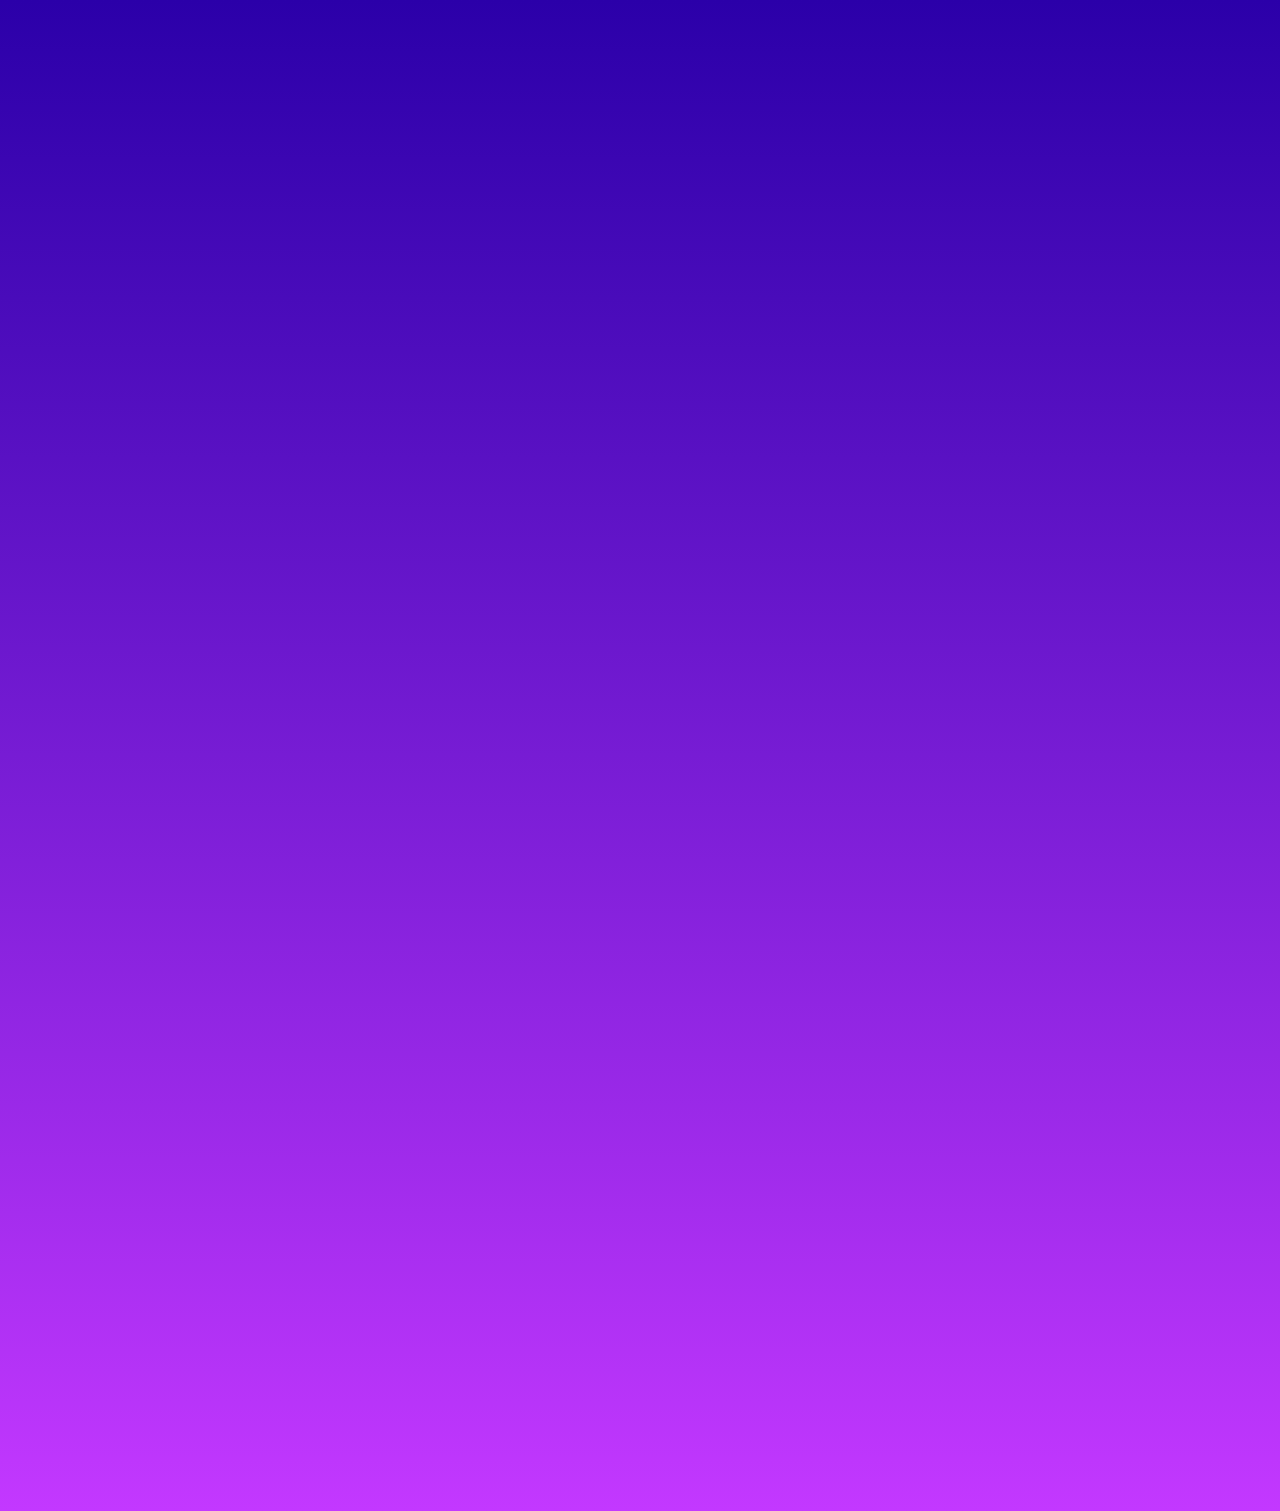
==== index.html @ 49f18bb4 "Primera actualizacion" ====
<!DOCTYPE html>
<html lang="es">
    <head>
        <meta charset="utf-8" />
        <meta name="viewport" content="user-scalable=no, width=device-width, initial-scale=1">
        <title>Prueba</title>
        <link rel=StyleSheet href="style.css" type="text/css" media=screen> 
        <script type="text/javascript" src="assets/js/lib/gsap3/gsap.min.js"></script>
	    <script type="text/javascript" src="scrollmagic/uncompressed/ScrollMagic.js"></script>
	    <script type="text/javascript" src="scrollmagic/uncompressed/plugins/animation.gsap.js"></script>
        <script type="text/javascript" src="scrollmagic/minified/plugins/debug.addIndicators.min.js"></script>
        
    </head>
    <body>

        <div id="content-wrapper">
            <div id="example-wrapper">
                <div class="scrollContent">
                   
                    <div id="trigger1" class=""></div>
                    <div class="container_cubo"  style="">
                        <img id="reveal1" class="piso" src="assets/piso.svg" alt="piso">
                        <img id="reveal2" class="edificio1" src="assets/edificio1.svg" alt="edificio">
                    </div>
     			
                    </div>
                    <div style="height: 350px;"></div>
                </div>
            </div>
        </div>
        
			
        
    </body>
    <script src="animate2.js"></script>
</html>
---- style.css ----
body {
    background: rgb(43,0,169);
    background: linear-gradient(180deg, rgba(43,0,169,1) 0%, rgba(195,56,255,1) 100%);
}
.container_cubo {
    display: flex;
    position: relative;
    text-align: center;
    justify-content: center;
    height: 100vh;
    margin-top: 20%;
}

.piso {
    width: 0%;
    transition: 0.5s;
    opacity: 0;
}
.piso.visible {
    width: 50%;
    opacity: 1;
}
.edificio1 {
    width:19%;
    position: absolute;
    left: 30%;
    top: 22%;
    transition: 0.2s;
    opacity: 0;
}
.edificio1.visible {
    width: 20%;
    opacity: 1;
}

/*
	Containers
*/
#content-wrapper, #example-wrapper {
	height: 100%;
}
.scrollContainer {
	overflow-y: scroll;
	overflow-x: hidden;
	width: 100%
}
.scrollContainer {
	height: 100%;
	margin: auto;
}
#example-wrapper .scrollContent {
	height: 100%;
}

.horizontal.scrollContainer {
	overflow-y: hidden;
	overflow-x: scroll;
}
#example-wrapper.scrollContainer .scrollContent {
	width: 100%;
	height: auto;
}
#example-wrapper.scrollContainer.horizontal .scrollContent {
	width: auto;
	height: 100%;
}
#example-wrapper.horizontal {
	white-space: nowrap;
	font-size: 0;  /* fix for spaces between inline block divs */
}
#example-wrapper.horizontal div {
	font-size: 13px;
}
#example-wrapper .scrollContent, #example-wrapper.horizontal .scrollContent {
	font-size: 0;
}
#example-wrapper .scrollContent div {
	font-size: 13px;
}
#example-wrapper section {
}
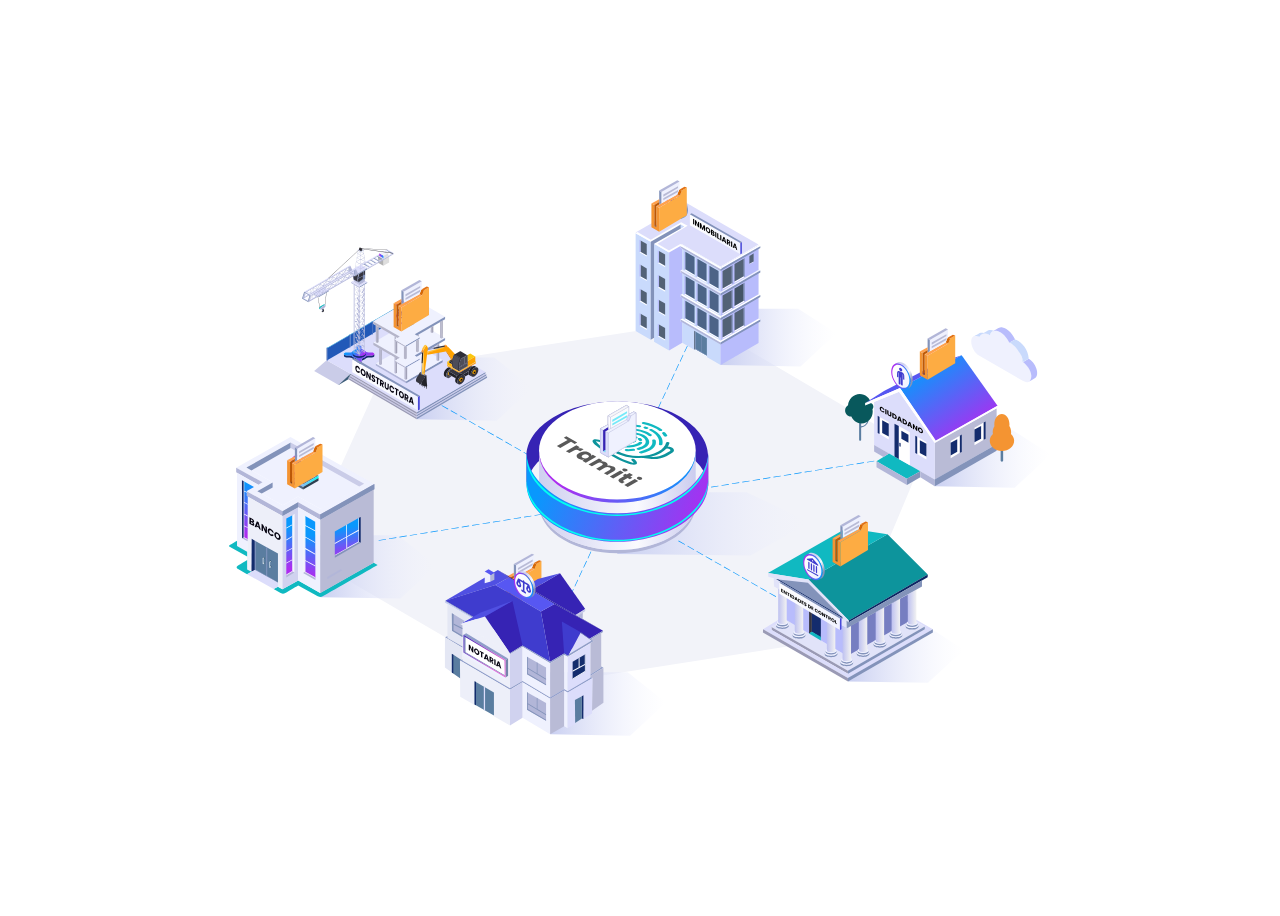
==== commit 6bed489d: "segunda actualizacion" ====
--- a/index.html
+++ b/index.html
@@ -3,34 +3,2732 @@
     <head>
         <meta charset="utf-8" />
         <meta name="viewport" content="user-scalable=no, width=device-width, initial-scale=1">
-        <title>Prueba</title>
-        <link rel=StyleSheet href="style.css" type="text/css" media=screen> 
-        <script type="text/javascript" src="assets/js/lib/gsap3/gsap.min.js"></script>
-	    <script type="text/javascript" src="scrollmagic/uncompressed/ScrollMagic.js"></script>
-	    <script type="text/javascript" src="scrollmagic/uncompressed/plugins/animation.gsap.js"></script>
-        <script type="text/javascript" src="scrollmagic/minified/plugins/debug.addIndicators.min.js"></script>
-        
+        <title>Prueba animación</title>
+        <link rel=StyleSheet href="style2.css" type="text/css" media=screen> 
+        <style>
+           .container {
+               width: 100%;
+               height: 100vh;
+               display: flex;
+               justify-content: center;
+            }
+            .ciudad {
+               width: 65%;
+            }
+            .hidden {
+               display: none;
+            }
+            .doc_constructora {
+               animation: constructora 5s infinite;
+               -webkit-animation: constructora 5s infinite;
+               -moz-animation: constructora 5s infinite;
+               -o-animation: constructora 5s infinite;
+            }
+            .doc_banco {
+               animation: banco 5s infinite;
+               -webkit-animation: banco 5s infinite;
+               -moz-animation: banco 5s infinite;
+               -o-animation: banco 5s infinite;
+            }
+            .doc_notaria {
+               animation: notaria 5s infinite;
+               -webkit-animation: notaria 5s infinite;
+               -moz-animation: notaria 5s infinite;
+               -o-animation: notaria 5s infinite;
+            }
+            .doc_entidades {
+               animation: entidades 5s infinite;
+               -webkit-animation: entidades 5s infinite;
+               -moz-animation: entidades 5s infinite;
+               -o-animation: entidades 5s infinite;
+            }
+            .doc_ciudadano {
+               animation: ciudadano 5s infinite;
+               -webkit-animation: ciudadano 5s infinite;
+               -moz-animation: ciudadano 5s infinite;
+               -o-animation: ciudadano 5s infinite;
+            }
+            .doc_inmobiliaria   {
+               animation: inmobiliaria 5s infinite;
+               -webkit-animation: inmobiliaria 5s infinite;
+               -moz-animation: inmobiliaria 5s infinite;
+               -o-animation: inmobiliaria 5s infinite;
+            }
+
+            .doc_d_1  {
+               animation: move1 5s infinite;
+               -webkit-animation:  move1 5s infinite;
+               -moz-animation: move1 5s infinite;
+               -o-animation: move1 5s infinite;
+            }
+            .doc_d_2  {
+               animation: move2 5s infinite;
+               -webkit-animation:  move2 5s infinite;
+               -moz-animation: move2 5s infinite;
+               -o-animation: move2 5s infinite;
+            }
+            .doc_d_3  {
+               animation: move3 5s infinite;
+               -webkit-animation:  move3 5s infinite;
+               -moz-animation: move3 5s infinite;
+               -o-animation: move3 5s infinite;
+            }
+            .doc_d_4  {
+               animation: move4 5s infinite;
+               -webkit-animation:  move4 5s infinite;
+               -moz-animation: move4 5s infinite;
+               -o-animation: move4 5s infinite;
+            }
+            .doc_d_5  {
+               animation: move5 5s infinite;
+               -webkit-animation:  move5 5s infinite;
+               -moz-animation: move5 5s infinite;
+               -o-animation: move5 5s infinite;
+            }
+            .doc_d_6  {
+               animation: move6 5s infinite;
+               -webkit-animation:  move6 5s infinite;
+               -moz-animation: move6 5s infinite;
+               -o-animation: move6 5s infinite;
+            }
+            
+            @keyframes constructora {
+               0% {
+                  opacity: 0;
+               }
+               5% {
+                  transform: translate(0px, -50px);
+                  opacity: 1;
+               }
+               20% {
+                  transform: translate(340px, 150px);
+                  opacity: 1
+               }
+               39% {
+                  transform: translate(340px, 190px);
+                  opacity: 0
+               }
+               40% {
+                  transform: translate(340px, 295px);
+                  opacity: 0
+               }
+               100% {
+                  transform: translate(340px, 295px);
+                  opacity: 0
+               }
+            }
+            @keyframes banco {
+               0% {
+                  opacity: 0;
+               }
+               5% {
+                  transform: translate(0px, -50px);
+                  opacity: 1;
+               }
+               20% {
+                  transform: translate(508px, -100px);
+                  opacity: 1
+               }
+               39% {
+                  transform: translate(508px, -60px);
+                  opacity: 0
+               }
+               40% {
+                  transform: translate(508px, 0px);
+                  opacity: 0
+               }
+               100% {
+                  transform: translate(508px, 0px);
+                  opacity: 0
+               }
+            }
+            @keyframes notaria {
+               0% {
+                  opacity: 0;
+               }
+               5% {
+                  transform: translate(0px, -50px);
+                  opacity: 1;
+               }
+               20% {
+                  transform: translate(161px, -283px);
+                  opacity: 1
+               }
+               39% {
+                  transform: translate(161px, -240px);
+                  opacity: 0
+               }
+               40% {
+                  transform: translate(161px, -140px);
+                  opacity: 0
+               }
+               100% {
+                  transform: translate(161px, -140px);
+                  opacity: 0
+               }
+            }
+            @keyframes entidades {
+               0% {
+                  opacity: 0;
+               }
+               5% {
+                  transform: translate(0px, -50px);
+                  opacity: 1;
+               }
+               20% {
+                  transform: translate(-355px, -222px);
+                  opacity: 1
+               }
+               39% {
+                  transform: translate(-355px, -182px);
+                  opacity: 0
+               }
+               40% {
+                  transform: translate(-355px, -82px);
+                  opacity: 0
+               }
+               100% {
+                  transform: translate(-355px, -82px);
+                  opacity: 0
+               }
+            }
+            @keyframes ciudadano {
+               0% {
+                  opacity: 0;
+               }
+               5% {
+                  transform: translate(0px, -50px);
+                  opacity: 1;
+               }
+               20% {
+                  transform: translate(-493px, 70px);
+                  opacity: 1
+               }
+               39% {
+                  transform: translate(-493px, 115px);
+                  opacity: 0
+               }
+               40% {
+                  transform: translate(-493px, 215px);
+                  opacity: 0
+               }
+               100% {
+                  transform: translate(-493px, 215px);
+                  opacity: 0
+               }
+            }
+            @keyframes inmobiliaria {
+               0% {
+                  opacity: 0;
+               }
+               5% {
+                  transform: translate(0px, -50px);
+                  opacity: 1;
+               }
+               20% {
+                  transform: translate(-68px, 308px);
+                  opacity: 1
+               }
+               39% {
+                  transform: translate(-68px, 348px);
+                  opacity: 0
+               }
+               40% {
+                  transform: translate(-68px, 448px);
+                  opacity: 0
+               }
+               100% {
+                  transform: translate(-68px, 448px);
+                  opacity: 0
+               }
+            }
+            @keyframes move1 {
+               0% {
+                  opacity: 0;
+               }
+               45% {
+                  transform: translate(0px, 0px);
+                  opacity: 0;
+               }
+               55% {
+                  transform: translate(0px, -50px);
+                  opacity: 1;
+               }
+               70% {
+                  transform: translate(-140px, 220px);
+                  opacity: 1
+               }
+               85% {
+                  transform: translate(-140px, 240px);
+                  opacity: 0
+               }
+               100% {
+                  transform: translate(-140px, 240px);
+                  opacity: 0
+               }
+            }
+            @keyframes move2 {
+               0% {
+                  opacity: 0;
+               }
+               45% {
+                  transform: translate(0px, 0px);
+                  opacity: 0;
+               }
+               55% {
+                  transform: translate(0px, -50px);
+                  opacity: 1;
+               }
+               70% {
+                  transform: translate(360px, 170px);
+                  opacity: 1
+               }
+               85% {
+                  transform: translate(360px, 190px);
+                  opacity: 0
+               }
+               100% {
+                  transform: translate(360px, 190px);
+                  opacity: 0
+               }
+            }
+            @keyframes move3 {
+               0% {
+                  opacity: 0;
+               }
+               45% {
+                  transform: translate(0px, 0px);
+                  opacity: 0;
+               }
+               55% {
+                  transform: translate(0px, -50px);
+                  opacity: 1;
+               }
+               70% {
+                  transform: translate(500px, -120px);
+                  opacity: 1
+               }
+               85% {
+                  transform: translate(500px, -70px);
+                  opacity: 0
+               }
+               100% {
+                  transform: translate(500px, -70px);
+                  opacity: 0
+               }
+            }
+            @keyframes move4 {
+               0% {
+                  opacity: 0;
+               }
+               45% {
+                  transform: translate(0px, 0px);
+                  opacity: 0;
+               }
+               55% {
+                  transform: translate(0px, -50px);
+                  opacity: 1;
+               }
+               70% {
+                  transform: translate(100px, -350px);
+                  opacity: 1
+               }
+               85% {
+                  transform: translate(100px, -300px);
+                  opacity: 0
+               }
+               100% {
+                  transform: translate(100px, -300px);
+                  opacity: 0
+               }  
+            }
+            @keyframes move5 {
+               0% {
+                  opacity: 0;
+               }
+               45% {
+                  transform: translate(0px, 0px);
+                  opacity: 0;
+               }
+               55% {
+                  transform: translate(0px, -50px);
+                  opacity: 1;
+               }
+               70% {
+                  transform: translate(-300px, -250px);
+                  opacity: 1
+               }
+               85% {
+                  transform: translate(-300px, -200px);
+                  opacity: 0
+               }
+               100% {
+                  transform: translate(-300px, -200px);
+                  opacity: 0
+               }  
+            }
+            @keyframes move6 {
+               0% {
+                  opacity: 0;
+               }
+               45% {
+                  transform: translate(0px, 0px);
+                  opacity: 0;
+               }
+               55% {
+                  transform: translate(0px, -50px);
+                  opacity: 1;
+               }
+               70% {
+                  transform: translate(-500px, 40px);
+                  opacity: 1
+               }
+               85% {
+                  transform: translate(-500px, 80px);
+                  opacity: 0
+               }
+               100% {
+                  transform: translate(-500px, 80px);
+                  opacity: 0
+               }  
+            }
+            
+            
+            .tooltip {
+               position: relative;
+               display: inline-block;
+               border-bottom: 1px dotted black;
+            }
+            .tooltip .tooltiptext {
+               visibility: hidden;
+               width: 120px;
+               background-color: black;
+               color: #fff;
+               text-align: center;
+               padding: 5px 0;
+               border-radius: 6px;
+               position: absolute;
+               z-index: 1;
+               transform: translate(0px, -20px);
+               transition-duration: 0.2s;
+               opacity: 0;
+            }
+            .tooltip:hover .tooltiptext {
+               visibility: visible;
+               transform: translate(0px, 0px);
+               transition-duration: 0.4s;
+               opacity: 1;
+            }
+            @media only screen and (max-width : 900px) {
+               .ciudad { 
+                  width: 100%;
+               }
+            }
+        </style>
     </head>
     <body>
-
-        <div id="content-wrapper">
-            <div id="example-wrapper">
-                <div class="scrollContent">
-                   
-                    <div id="trigger1" class=""></div>
-                    <div class="container_cubo"  style="">
-                        <img id="reveal1" class="piso" src="assets/piso.svg" alt="piso">
-                        <img id="reveal2" class="edificio1" src="assets/edificio1.svg" alt="edificio">
-                    </div>
-     			
-                    </div>
-                    <div style="height: 350px;"></div>
-                </div>
-            </div>
+        <div class="container">
+         <svg version="1.1" id="Capa_1" xmlns="http://www.w3.org/2000/svg" xmlns:xlink="http://www.w3.org/1999/xlink" x="0px" y="0px"
+         viewBox="0 0 1300.6 879.3" style="enable-background:new 0 0 1300.6 879.3;" xml:space="preserve" class="ciudad">
+            <style type="text/css">
+               .st0{fill:#F2F3F9}.st1{fill:url(#SVGID_1_)}.st2{fill:url(#SVGID_00000078765604149473941470000006590048058271125397_)}.st3{fill:url(#SVGID_00000137842038173683727590000018092184509077001115_)}.st4{fill:url(#SVGID_00000008115081023573280130000011990648105806023611_)}.st5{fill:url(#SVGID_00000106141768247341089540000000907841360339317146_)}.st6{fill:url(#SVGID_00000159442742221431438750000007256690947413407616_)}.st7{fill:url(#SVGID_00000063595285658903692820000007252986388929077173_)}.st8{fill:#0998FD}.st9{fill:none;stroke:#0998FD;stroke-miterlimit:10}.st10{fill:none;stroke:#0998FD;stroke-miterlimit:10;stroke-dasharray:11.7191,4.883,11.7191,4.883}.st11{fill:#3623B4}.st12{fill:#B2B6D8}.st13{fill:url(#SVGID_00000035504700481728447790000008653909914523264390_)}.st14{fill:url(#SVGID_00000049936733560736151700000012605584544406927795_)}.st15{fill:#FFFFFF}.st16{fill:url(#SVGID_00000108299215928767234250000003386085487192305546_)}.st17{fill:#0D949C}.st18{fill:#10B9C1}.st19{fill:#595959}.st20{fill:url(#SVGID_00000062914389918448941490000002876912913544265640_)}.st21{fill:url(#SVGID_00000114065761810252558720000011221933734564987314_)}.st22{fill:#00FFF1}.st23{fill:#5A7DA0}.st24{fill:#08585C}.st25{fill:url(#SVGID_00000112619878486709043480000010409987482553282179_)}.st26{fill:#5757F2}.st27{fill:#B9BBD6}.st28{fill:#DCDDFB}.st29{fill:#8393BA}.st30{fill:#FFFEFF}.st31{fill:#142C6D}.st32{fill:#F49432}.st33{fill:#EFF1FE}.st34{fill:#B8BCFC}.st35{fill:#C9DAFC}.st36{fill:url(#SVGID_00000114053691591145840410000002766045688900077975_)}.st37{fill:url(#SVGID_00000034047864584540776670000009999100164116262022_)}.st38{fill:url(#SVGID_00000057845633433399741010000003138624949870733955_)}.st39{fill:url(#SVGID_00000004506590461384110520000017280546711912964238_)}.st40{fill:#3F3CCE}.st41{fill:#098FD2}.st42{fill:#C8C8E8}.st43{fill:#CACCE8}.st44{fill:#9A9AB5}.st45{fill:#3A5A77}.st46{fill:#2B65C8}.st47{fill:#254A9F}.st48{fill:#2259B8}.st49{fill:#A2A2B7}.st50{enable-background:new}.st51{fill:#B5B5C9}.st52{fill:#D6DBE2}.st53{fill:url(#SVGID_00000082344250216848352950000013486257704013712052_)}.st54{fill:url(#SVGID_00000021811187473975623370000007480494190826579082_)}.st55{fill:url(#SVGID_00000153704503685516586800000012126690973441744023_)}.st56{fill:url(#SVGID_00000129926824799443356570000003943070088591529347_)}.st57{fill:url(#SVGID_00000009565121344426800480000016629253951103213462_)}.st58{fill:#35353F}.st59{fill:#F2F2F6}.st60{fill:#DEDEDE}.st61{fill:#B3B3B3}.st62{fill:url(#SVGID_00000087414658004064864870000000098307708196572038_)}.st63{fill:#222429}.st64{fill:url(#SVGID_00000122702801943038154060000007022843588061111454_)}.st65{clip-path:url(#SVGID_00000113316902626134792260000009680621283220560003_);enable-background:new}.st66{clip-path:url(#SVGID_00000019643830413825352810000016897124048010658433_);enable-background:new}.st67{fill:url(#SVGID_00000143616534148433748200000008807842310343539072_)}.st68{fill:#E3DDFC}.st69{fill:#252529}.st70{fill:#323138}.st71{fill:url(#SVGID_00000030475199108394281780000015591511385650616744_)}.st72{fill:#4848D8}.st73{fill:#050310}.st74{fill:#4D4D59}.st75{fill:#212127}.st76{fill:#FFA200}.st77{fill:#222229}.st78{fill:#FFB700}.st79{fill:#26262E}.st80{fill:#FF8800}.st81{fill:#08080C}.st82{fill:#FBC70E}.st83{fill:#A0A6C0}.st84{fill:#E17102}.st85{fill:#FFC338}.st86{fill:#FF972F}.st87{fill:#FF8900}.st88{fill:#8A94BF}.st89{fill:#2E2E37}.st90{fill:#0F0F18}.st91{fill:#FFD438}.st92{fill:#0A0A11}.st93{fill:#EDEFF9}.st94{fill:#D0D2EF}.st95{fill:url(#SVGID_00000152944075593593938600000000761871219799340461_)}.st96{fill:url(#SVGID_00000152949360319511628890000009797346296483962289_)}.st97{fill:#8F9DC9}.st98{fill:#203E56}.st99{fill:#D1DFE8}.st100{fill:url(#SVGID_00000103230189364458925400000014416775935333198010_)}.st101{fill:#F2F5FC}.st102{fill:url(#SVGID_00000020362366131803671950000003358436138926815902_)}.st103{fill:url(#SVGID_00000147189211160354069200000002430475660274160310_)}.st104{fill:url(#SVGID_00000163036281960215898240000005669358549125943213_)}.st105{fill:url(#SVGID_00000137821941449907140500000017261584802708718006_)}.st106{fill:url(#SVGID_00000167354532856644225180000003789852136234455215_)}.st107{fill:url(#SVGID_00000138536676494889217460000004066867344179481233_)}.st108{fill:#526984}.st109{fill:#2D3F50}.st110{fill:url(#SVGID_00000179642111342842331870000002688921322156734907_)}.st111{fill:url(#SVGID_00000118378053597669904320000015890073163123637165_)}.st112{fill:url(#SVGID_00000060014461453469185730000010610017801714460077_)}.st113{fill:url(#SVGID_00000150069011065108653680000003007354355080837510_)}.st114{fill:#5050E2}.st115{fill:#261DA0}.st116{fill:#7B8BB2}.st117{fill:#C2CBF2}.st118{fill:#E4E7F4}.st119{fill:#C1C4E5}.st120{fill:none}.st121{fill:#7285B2}.st122{fill:#7486AA}.st123{fill:url(#SVGID_00000178168134466616558600000004343590489447695537_)}.st124{fill:url(#SVGID_00000106868325481910718780000012348211479808582075_)}.st125{fill:url(#SVGID_00000031903759675737228070000014379902592742374070_)}.st126{fill:url(#SVGID_00000029018092097918011470000003792760418251447695_)}.st127{fill:url(#SVGID_00000149377300870105236860000016611824658659420301_)}.st128{fill:url(#SVGID_00000174570234186119507210000002611476353439207327_)}.st129{fill:#E1E3F9}.st130{fill:#767EC1}.st131{fill:url(#SVGID_00000093161078446288724280000003877576227235286184_)}.st132{fill:url(#SVGID_00000181047686048811173820000014500686059051664268_)}.st133{fill:url(#SVGID_00000039848282628871919910000008269262665973070011_)}.st134{fill:#0B2663}.st135{fill:url(#SVGID_00000140708418294027563720000006237660409083189660_)}.st136{fill:url(#SVGID_00000057116339457823078510000002659935794739937669_)}.st137{fill:url(#SVGID_00000030482016554548027390000012521889635075899822_)}.st138{fill:url(#SVGID_00000019647091042218045030000015981517812143928192_)}.st139{fill:url(#SVGID_00000075158873271006032700000004631363005892683444_)}.st140{fill:url(#SVGID_00000119094874666492785760000016307751608608716446_)}.st141{fill:url(#SVGID_00000034054306565239705650000001792424905296954252_)}.st142{fill:url(#SVGID_00000135656873492494410070000016997458135196045494_)}.st143{fill:url(#SVGID_00000168089861967290614110000001776019632072075178_)}.st144{fill:url(#SVGID_00000052072142448523263220000007994943894900885662_)}.st145{fill:#536276}.st146{fill:#445466}.st147{fill:#4C6487}.st148{fill:url(#SVGID_00000170967174346959792410000013242604864849918380_)}.st149{fill:url(#SVGID_00000020397878402084947110000009421608278002035894_)}.st150{fill:url(#SVGID_00000112626053798627998660000012306234911029140132_)}.st151{fill:url(#SVGID_00000163056846335928507250000011572472340656591546_)}.st152{fill:url(#SVGID_00000070817012330908080850000005528555865243803015_)}.st153{fill:#FDAC43}.st154{fill:#FFA14D}.st155{fill:#D76805}.st156{fill:#E27113}.st157{fill:#BC5806}.st158{fill:#934206}.st159{fill:#EFF1FE;stroke:#B2B6D8;stroke-width:.5;stroke-linejoin:round;stroke-miterlimit:10}.st160{fill:#DCDDFB;stroke:#B2B6D8;stroke-width:.5;stroke-linejoin:round;stroke-miterlimit:10}.st161{fill:#FAFAFC;stroke:#B2B6D8;stroke-width:.5;stroke-linejoin:round;stroke-miterlimit:10}.st162{fill:#FDFDFF;stroke:#B2B6D8;stroke-width:.5;stroke-linejoin:round;stroke-miterlimit:10}.st163{fill:#F7F7F9;stroke:#B2B6D8;stroke-width:.5;stroke-linejoin:round;stroke-miterlimit:10}.st164{fill:#75E9F9}
+            </style>
+            <g id="background">
+               <polygon class="st0" points="744.5,223 1101.6,433.1 979.5,723.2 476.8,801.9 114.5,590.6 245.7,300.5 	"/>
+               <linearGradient id="SVGID_1_" gradientUnits="userSpaceOnUse" x1="614.7373" y1="543.8033" x2="920.1863" y2="543.8033">
+                  <stop  offset="0" style="stop-color:#C9CFF1"/>
+                  <stop  offset="1" style="stop-color:#F1F3FF;stop-opacity:0"/>
+               </linearGradient>
+               <polygon class="st1" points="614.7,591.7 825.5,594 920.2,541.5 819.3,493.7 614.7,493.7 	"/>
+               
+                  <linearGradient id="SVGID_00000110451002059236124340000017332175325788792255_" gradientUnits="userSpaceOnUse" x1="778.2653" y1="249.1159" x2="961.5342" y2="249.1159">
+                  <stop  offset="0" style="stop-color:#C9CFF1"/>
+                  <stop  offset="1" style="stop-color:#F1F3FF;stop-opacity:0"/>
+               </linearGradient>
+               <polygon style="fill:url(#SVGID_00000110451002059236124340000017332175325788792255_);" points="778.3,292.5 904.7,294.8 
+                  961.5,242.3 901,203.5 778.3,203.5 	"/>
+               
+                  <linearGradient id="SVGID_00000123423073569628569470000005664964736561274777_" gradientUnits="userSpaceOnUse" x1="980.0533" y1="749.98" x2="1163.3221" y2="749.98">
+                  <stop  offset="0" style="stop-color:#C9CFF1"/>
+                  <stop  offset="1" style="stop-color:#F1F3FF;stop-opacity:0"/>
+               </linearGradient>
+               <polygon style="fill:url(#SVGID_00000123423073569628569470000005664964736561274777_);" points="980.1,793.4 1106.5,795.6 
+                  1163.3,743.2 1102.8,704.3 980.1,704.3 	"/>
+               
+                  <linearGradient id="SVGID_00000104693957103125359790000018148525360965023104_" gradientUnits="userSpaceOnUse" x1="144.8261" y1="612.026" x2="328.095" y2="612.026">
+                  <stop  offset="0" style="stop-color:#C9CFF1"/>
+                  <stop  offset="1" style="stop-color:#F1F3FF;stop-opacity:0"/>
+               </linearGradient>
+               <polygon style="fill:url(#SVGID_00000104693957103125359790000018148525360965023104_);" points="144.8,659.9 271.3,662.2 
+                  328.1,609.7 267.5,561.9 144.8,561.9 	"/>
+               
+                  <linearGradient id="SVGID_00000149347381126629396280000003309515431701171090_" gradientUnits="userSpaceOnUse" x1="508.4594" y1="829.1763" x2="691.7283" y2="829.1763">
+                  <stop  offset="0" style="stop-color:#C9CFF1"/>
+                  <stop  offset="1" style="stop-color:#F1F3FF;stop-opacity:0"/>
+               </linearGradient>
+               <polygon style="fill:url(#SVGID_00000149347381126629396280000003309515431701171090_);" points="508.5,877 634.9,879.3 
+                  691.7,826.9 631.2,779 508.5,779 	"/>
+               
+                  <linearGradient id="SVGID_00000086662916075690514250000003161564360461680536_" gradientUnits="userSpaceOnUse" x1="297.258" y1="330.5833" x2="480.5268" y2="330.5833">
+                  <stop  offset="0" style="stop-color:#C9CFF1"/>
+                  <stop  offset="1" style="stop-color:#F1F3FF;stop-opacity:0"/>
+               </linearGradient>
+               <polygon style="fill:url(#SVGID_00000086662916075690514250000003161564360461680536_);" points="297.3,378.5 423.7,380.7 
+                  480.5,328.3 420,280.4 297.3,280.4 	"/>
+               
+                  <linearGradient id="SVGID_00000124155934837551794270000003368635345713464450_" gradientUnits="userSpaceOnUse" x1="1117.3458" y1="441.0085" x2="1300.6147" y2="441.0085">
+                  <stop  offset="0" style="stop-color:#C9CFF1"/>
+                  <stop  offset="1" style="stop-color:#F1F3FF;stop-opacity:0"/>
+               </linearGradient>
+               <polygon style="fill:url(#SVGID_00000124155934837551794270000003368635345713464450_);" points="1117.3,484.4 1243.8,486.7 
+                  1300.6,434.2 1240.1,395.4 1117.3,395.4 	"/>
+               <g>
+                  
+                     <rect x="1092.1" y="432.1" transform="matrix(0.9874 -0.1582 0.1582 0.9874 -54.6531 178.7192)" class="st8" width="6" height="1"/>
+               </g>
+               <g>
+                  <path class="st8" d="M1059.3,438.9l-0.2-1l11.6-1.9l0.2,1L1059.3,438.9z M1075.8,436.2l-0.2-1l11.6-1.9l0.2,1L1075.8,436.2z"/>
+               </g>
+               <path class="st8" d="M237,570.7l-0.2-1l11.6-1.9l0.2,1L237,570.7z M253.4,568l-0.2-1l11.6-1.9l0.2,1L253.4,568z M269.9,565.4
+                  l-0.2-1l11.6-1.9l0.2,1L269.9,565.4z M286.3,562.8l-0.2-1l11.6-1.9l0.2,1L286.3,562.8z M302.8,560.1l-0.2-1l11.6-1.9l0.2,1
+                  L302.8,560.1z M319.2,557.5l-0.2-1l11.6-1.9l0.2,1L319.2,557.5z M335.7,554.9l-0.2-1l11.6-1.9l0.2,1L335.7,554.9z M352.1,552.2
+                  l-0.2-1l11.6-1.9l0.2,1L352.1,552.2z M368.6,549.6l-0.2-1l11.6-1.9l0.2,1L368.6,549.6z M385,546.9l-0.2-1l11.6-1.9l0.2,1L385,546.9
+                  z M401.5,544.3l-0.2-1l11.6-1.9l0.2,1L401.5,544.3z M417.9,541.7l-0.2-1l11.6-1.9l0.2,1L417.9,541.7z M434.3,539l-0.2-1l11.6-1.9
+                  l0.2,1L434.3,539z M450.8,536.4l-0.2-1l11.6-1.9l0.2,1L450.8,536.4z M467.2,533.8l-0.2-1l11.6-1.9l0.2,1L467.2,533.8z M483.7,531.1
+                  l-0.2-1l11.6-1.9l0.2,1L483.7,531.1z M763.3,486.3l-0.2-1l11.6-1.9l0.2,1L763.3,486.3z M779.7,483.7l-0.2-1l11.6-1.9l0.2,1
+                  L779.7,483.7z M796.2,481l-0.2-1l11.6-1.9l0.2,1L796.2,481z M812.6,478.4l-0.2-1l11.6-1.9l0.2,1L812.6,478.4z M829.1,475.8l-0.2-1
+                  l11.6-1.9l0.2,1L829.1,475.8z M845.5,473.1l-0.2-1l11.6-1.9l0.2,1L845.5,473.1z M862,470.5l-0.2-1l11.6-1.9l0.2,1L862,470.5z
+                     M878.4,467.9l-0.2-1l11.6-1.9l0.2,1L878.4,467.9z M894.9,465.2l-0.2-1l11.6-1.9l0.2,1L894.9,465.2z M911.3,462.6l-0.2-1l11.6-1.9
+                  l0.2,1L911.3,462.6z M927.8,459.9l-0.2-1l11.6-1.9l0.2,1L927.8,459.9z M944.2,457.3l-0.2-1l11.6-1.9l0.2,1L944.2,457.3z
+                     M960.7,454.7l-0.2-1l11.6-1.9l0.2,1L960.7,454.7z M977.1,452l-0.2-1l11.6-1.9l0.2,1L977.1,452z M993.6,449.4l-0.2-1l11.6-1.9
+                  l0.2,1L993.6,449.4z M1010,446.8l-0.2-1l11.6-1.9l0.2,1L1010,446.8z"/>
+               <g>
+                  <rect x="111" y="589.4" transform="matrix(0.9874 -0.1581 0.1581 0.9874 -91.8093 25.4303)" class="st8" width="6" height="1"/>
+               </g>
+               <g>
+                  <line class="st9" x1="240.9" y1="301.5" x2="246.1" y2="304.5"/>
+                  <line class="st10" x1="250.3" y1="306.9" x2="277" y2="322.2"/>
+                  <path class="st8" d="M865.5,659.5l-10.2-5.8l0.5-0.9l10.2,5.8L865.5,659.5z M851,651.3l-10.2-5.8l0.5-0.9l10.2,5.8L851,651.3z
+                        M836.6,643l-10.2-5.8l0.5-0.9l10.2,5.8L836.6,643z M822.2,634.8l-10.2-5.8l0.5-0.9l10.2,5.8L822.2,634.8z M807.8,626.5l-10.2-5.8
+                     l0.5-0.9l10.2,5.8L807.8,626.5z M793.4,618.3l-10.2-5.8l0.5-0.9l10.2,5.8L793.4,618.3z M779,610l-10.2-5.8l0.5-0.9l10.2,5.8
+                     L779,610z M764.6,601.8l-10.2-5.8l0.5-0.9l10.2,5.8L764.6,601.8z M750.2,593.6l-10.2-5.8l0.5-0.9l10.2,5.8L750.2,593.6z
+                        M735.8,585.3l-10.2-5.8l0.5-0.9l10.2,5.8L735.8,585.3z M721.4,577.1l-10.2-5.8l0.5-0.9l10.2,5.8L721.4,577.1z M476.4,436.9
+                     l-10.2-5.8l0.5-0.9l10.2,5.8L476.4,436.9z M462,428.6l-10.2-5.8l0.5-0.9l10.2,5.8L462,428.6z M447.6,420.4l-10.2-5.8l0.5-0.9
+                     l10.2,5.8L447.6,420.4z M433.2,412.1l-10.2-5.8l0.5-0.9l10.2,5.8L433.2,412.1z M418.8,403.9l-10.2-5.8l0.5-0.9l10.2,5.8
+                     L418.8,403.9z M404.4,395.6l-10.2-5.8l0.5-0.9l10.2,5.8L404.4,395.6z M390,387.4l-10.2-5.8l0.5-0.9l10.2,5.8L390,387.4z
+                        M375.5,379.1l-10.2-5.8l0.5-0.9l10.2,5.8L375.5,379.1z M361.1,370.9l-10.2-5.8l0.5-0.9l10.2,5.8L361.1,370.9z M346.7,362.7
+                     l-10.2-5.8l0.5-0.9l10.2,5.8L346.7,362.7z"/>
+                  <line class="st9" x1="970.8" y1="719.2" x2="976" y2="722.2"/>
+               </g>
+               <g>
+                  
+                     <rect x="740.1" y="224.3" transform="matrix(0.4236 -0.9058 0.9058 0.4236 224.6132 802.6793)" class="st8" width="6" height="1"/>
+               </g>
+               <path class="st8" d="M540.8,657.9l-0.9-0.4l4.9-10.5l0.9,0.4L540.8,657.9z M547.8,643.1l-0.9-0.4l4.9-10.5l0.9,0.4L547.8,643.1z
+                     M554.7,628.2l-0.9-0.4l4.9-10.5l0.9,0.4L554.7,628.2z M561.7,613.4l-0.9-0.4l4.9-10.5l0.9,0.4L561.7,613.4z M568.6,598.6l-0.9-0.4
+                  l4.9-10.5l0.9,0.4L568.6,598.6z M679.7,361.3l-0.9-0.4l4.9-10.5l0.9,0.4L679.7,361.3z M686.7,346.4l-0.9-0.4l4.9-10.5l0.9,0.4
+                  L686.7,346.4z M693.6,331.6l-0.9-0.4l4.9-10.5l0.9,0.4L693.6,331.6z M700.6,316.8l-0.9-0.4l4.9-10.5l0.9,0.4L700.6,316.8z
+                     M707.5,301.9l-0.9-0.4l4.9-10.5l0.9,0.4L707.5,301.9z M714.5,287.1l-0.9-0.4l4.9-10.5l0.9,0.4L714.5,287.1z M721.4,272.3l-0.9-0.4
+                  l4.9-10.5l0.9,0.4L721.4,272.3z"/>
+            </g>
+            <g id="tramiti">
+               <g>
+                  <g>
+                     <path class="st11" d="M614.8,406.2c77.9,0,141.3,31.7,143.7,78.2l0.1,0V437c0-47.8-64.4-86.6-143.8-86.6S471,389.2,471,437v50.1
+                        C471,439.3,535.4,406.2,614.8,406.2z"/>
+                     <path class="st11" d="M471.1,489.2c0-0.7,0-1.4,0-2L471.1,489.2L471.1,489.2z"/>
+                  </g>
+               </g>
+               <g>
+                  <path class="st12" d="M614.8,585.4c-68.5,0-124-34.8-124-77.7v5c0,42.9,55.5,77.7,124,77.7s124-34.8,124-77.7v-5
+                     C738.8,550.6,683.3,585.4,614.8,585.4z"/>
+                  <g>
+                     
+                        <linearGradient id="SVGID_00000132775629960728342040000008076112372180799621_" gradientUnits="userSpaceOnUse" x1="490.8068" y1="506.5187" x2="738.842" y2="506.5187">
+                        <stop  offset="0" style="stop-color:#CFD0F0"/>
+                        <stop  offset="0.6257" style="stop-color:#FAFAFE"/>
+                        <stop  offset="1" style="stop-color:#CBCCEF"/>
+                     </linearGradient>
+                     <path style="fill:url(#SVGID_00000132775629960728342040000008076112372180799621_);" d="M614.8,505.4
+                        c-67.2,0-121.8-33.4-123.9-75.2l-0.1,0v77.5c0,42.9,55.5,77.7,124,77.7s124-34.8,124-77.7v-80
+                        C738.8,470.6,683.3,505.4,614.8,505.4z"/>
+                     
+                        <linearGradient id="SVGID_00000148625731768992349750000007348435417747074443_" gradientUnits="userSpaceOnUse" x1="738.8052" y1="426.7598" x2="738.842" y2="426.7598">
+                        <stop  offset="0" style="stop-color:#CFD0F0"/>
+                        <stop  offset="0.6257" style="stop-color:#FAFAFE"/>
+                        <stop  offset="1" style="stop-color:#CBCCEF"/>
+                     </linearGradient>
+                     <path style="fill:url(#SVGID_00000148625731768992349750000007348435417747074443_);" d="M738.8,425.8c0,0.6,0,1.2,0,1.8
+                        L738.8,425.8L738.8,425.8z"/>
+                  </g>
+                  <ellipse class="st15" cx="614.8" cy="427.7" rx="124" ry="77.7"/>
+                  
+                     <linearGradient id="SVGID_00000137106699980240646400000010891985183048780943_" gradientUnits="userSpaceOnUse" x1="490.8068" y1="469.6338" x2="738.842" y2="469.6338">
+                     <stop  offset="0.1243" style="stop-color:#AD2CF0"/>
+                     <stop  offset="1" style="stop-color:#0998FD"/>
+                  </linearGradient>
+                  <path style="fill:url(#SVGID_00000137106699980240646400000010891985183048780943_);" d="M614.8,505.4
+                     c-67.8,0-122.9-34.1-124-76.5c0,0.4,0,0.8,0,1.3c0,44.3,55.5,80.2,124,80.2s124-35.9,124-80.2c0-0.4,0-0.8,0-1.3
+                     C737.8,471.2,682.7,505.4,614.8,505.4z"/>
+                  <g>
+                     <g>
+                        <g>
+                           <path class="st17" d="M610.2,430.4c-20.7-12-21.5-30.8-1.7-42c7.5-4.3,17.1-6.9,27.7-7.8c1.5-0.1,2.9,0.5,3.2,1.4
+                              c0.3,0.9-0.7,1.7-2.2,1.8c-9.5,0.7-18.1,3.1-24.8,6.9c-17.6,10-16.9,26.9,1.6,37.6c18.5,10.7,47.9,11.2,65.6,1.2
+                              c6.7-3.8,11-8.7,12.3-14.1c0.2-0.9,1.6-1.4,3.1-1.2c1.5,0.2,2.6,1,2.3,1.9c-1.5,6.1-6.3,11.6-13.8,15.8
+                              C663.8,442.9,630.9,442.3,610.2,430.4z"/>
+                        </g>
+                        <g>
+                           <path class="st17" d="M654.1,439.1c-0.6-0.4-1-0.9-0.8-1.4c0.2-0.9,1.6-1.4,3.1-1.2l10.4,1.2c8.2,0.8,16.6-0.7,22.3-3.9
+                              l8.4-4.8c1.1-0.6,1.5-1.5,1.1-2.3c-0.3-0.8-1.3-1.5-2.6-1.8l-5.1-0.5c-1.5-0.2-2.6-1-2.4-1.8c0.2-0.9,1.6-1.4,3.1-1.3l5.7,0.6
+                              l0.3,0.1c3.2,0.7,5.6,2.3,6.5,4.3c0.8,1.9-0.1,3.9-2.5,5.2l-8.4,4.8c-6.9,3.9-17,5.7-27,4.7l-0.1,0l-10.4-1.2
+                              C655,439.5,654.5,439.4,654.1,439.1z"/>
+                        </g>
+                        <g>
+                           <path class="st17" d="M602.6,434.7c-8.7-5-16.2-10.1-21.1-14.3c-6-5.1-7.5-8.3-4.7-9.8c3.2-1.8,9.5,0,13.9,1.6
+                              c1.3,0.5,1.8,1.4,1.1,2.2c-0.7,0.7-2.4,1-3.8,0.5c-4.1-1.5-6.2-1.8-7-1.8c0.2,0.8,1.4,2.8,6.1,6.6c4.8,3.9,11.6,8.5,19.4,12.9
+                              c7.7,4.5,15.7,8.4,22.4,11.2c6.7,2.7,10.2,3.5,11.5,3.6c-0.1-0.5-0.6-1.7-3.2-4.1c-0.8-0.8-0.4-1.7,0.9-2.2
+                              c1.3-0.4,3-0.1,3.8,0.6c2.7,2.6,5.9,6.2,2.7,8c-2.8,1.6-8.3,0.7-17.2-2.8C620,444.1,611.2,439.7,602.6,434.7z M640.3,447.6
+                              L640.3,447.6L640.3,447.6z"/>
+                        </g>
+                        <g>
+                           <g>
+                              <g>
+                                 <path class="st18" d="M617.1,415.4c-0.8-0.5-1.1-1.2-0.6-1.8c0.7-0.8,2.3-1.1,3.7-0.6c1.1,0.3,2.3,0.6,3.5,0.8
+                                    c1.2,0.2,2.5,0.3,3.8,0.4c2.4,0.1,4.7-0.2,7-0.7c1.5-0.3,2.8-0.8,4.1-1.3c0.4-0.2,0.8-0.4,1.2-0.6c1.1-0.6,2.8-0.5,3.9,0.1
+                                    c1.1,0.7,1.1,1.7,0,2.2c-0.5,0.3-1,0.5-1.6,0.8c-1.6,0.7-3.4,1.3-5.3,1.7c-3,0.7-6.1,1-9.3,0.9c-1.7,0-3.4-0.2-5.1-0.5
+                                    c-1.6-0.3-3.1-0.6-4.6-1.1C617.5,415.6,617.3,415.5,617.1,415.4z"/>
+                              </g>
+                              <g>
+                                 <path class="st18" d="M610.7,412.6C610.7,412.6,610.7,412.6,610.7,412.6c-1.8-1.1-2.8-1.9-3.1-2.2c-0.8-0.8-0.5-1.7,0.8-2.2
+                                    c1.3-0.4,3-0.2,3.8,0.6c0.1,0.1,0.9,0.8,2.3,1.6c1.1,0.6,1.1,1.6,0,2.2C613.5,413.3,611.8,413.2,610.7,412.6z"/>
+                              </g>
+                           </g>
+                           <g>
+                              <path class="st18" d="M649.9,431.9c-0.3-0.1-0.5-0.3-0.6-0.5c-0.6-0.8,0-1.7,1.4-2c4-0.9,7.6-2.2,10.6-3.8
+                                 c2.2-1.2,6.8-3.7,8.4-7.9c1-2.6,0.4-4.8,0.2-5.7c-0.2-0.9,0.8-1.6,2.3-1.7c1.5-0.1,2.9,0.6,3.2,1.4c0.3,1.1,1,3.7-0.2,6.9
+                                 c-1.9,5.1-7.5,8.2-9.9,9.5c-3.5,1.9-7.6,3.4-12.3,4.4C651.9,432.6,650.7,432.4,649.9,431.9z"/>
+                           </g>
+                           <g>
+                              <path class="st18" d="M625.4,396.9c-0.2-0.1-0.5-0.3-0.6-0.5c-0.6-0.8,0-1.7,1.4-2c2.9-0.7,6.1-1.1,9.3-1.2
+                                 c2.8-0.1,7.3-0.1,12.5,0.8c4.2,0.7,8.6,2,12.4,3.6c4.2,1.8,7,3.7,8.5,5c0.9,0.7,0.6,1.7-0.6,2.2c-1.2,0.5-3,0.3-3.9-0.5
+                                 c-1.1-0.9-3.5-2.6-7.3-4.3c-4.3-1.9-8.4-2.7-10.5-3.1c-4.4-0.7-8.1-0.8-10.5-0.7c-2.7,0.1-5.4,0.5-7.8,1
+                                 C627.4,397.5,626.2,397.4,625.4,396.9z"/>
+                           </g>
+                           <g>
+                              <path class="st18" d="M615.3,401c-0.9-0.5-1.1-1.3-0.5-2c0.6-0.6,1.3-1,2.2-1.5c1.1-0.6,2.9-0.5,3.9,0.2c1,0.7,1,1.7-0.1,2.2
+                                 c-0.6,0.3-0.9,0.5-1.2,0.8c-0.8,0.7-2.5,0.9-3.8,0.5C615.6,401.2,615.4,401.1,615.3,401z"/>
+                           </g>
+                           <g>
+                              <path class="st18" d="M617.2,408.7c-1.7-1-2.9-2.1-3.6-3.4c-0.5-0.8,0.4-1.7,1.8-1.9c1.5-0.2,3,0.3,3.5,1.2
+                                 c0.8,1.5,3.1,2.8,5.7,3.3c2.1,0.4,4.4,0.2,6.5-0.4c0.7-0.2,0.9-0.3,1.2-0.5c0.5-0.3,1.1-0.7,2.5-1c2.9-0.8,6.6-0.9,10-0.3
+                                 c1.5,0.3,2.3,1.2,1.9,2c-0.4,0.8-1.9,1.3-3.4,1c-2-0.4-4.2-0.3-5.9,0.2c-0.5,0.1-0.7,0.2-1,0.4c-0.5,0.3-1.1,0.7-2.5,1.1
+                                 c-3.4,1-7.2,1.3-10.7,0.7C620.9,410.4,618.8,409.7,617.2,408.7z"/>
+                           </g>
+                           <g>
+                              <path class="st18" d="M649.5,412.3c-0.3-0.2-0.6-0.4-0.7-0.7c-0.3-0.5-0.7-0.9-1.2-1.3c-0.9-0.7-0.7-1.7,0.5-2.2
+                                 c1.2-0.5,2.9-0.3,3.9,0.4c0.9,0.7,1.5,1.4,2,2.2c0.5,0.8-0.3,1.7-1.7,2C651.3,412.9,650.2,412.7,649.5,412.3z"/>
+                           </g>
+                           <g>
+                              <path class="st18" d="M611.3,419.7c-0.9-0.5-1.1-1.3-0.5-1.9c0.7-0.7,2.4-1,3.8-0.5c3.6,1.3,9.3,2.7,16.3,2.6
+                                 c2.2,0,6.6-0.3,11.2-1.7c2.8-0.9,5.5-1.7,6.6-3.3c0.5-0.8,2.1-1.2,3.6-0.8c1.4,0.4,2.2,1.3,1.6,2.1c-1.8,2.7-5.8,3.9-9,4.9
+                                 c-5.5,1.7-10.8,2-13.5,2c-8.4,0.2-15.2-1.6-19.5-3.1C611.6,419.9,611.4,419.8,611.3,419.7z"/>
+                           </g>
+                           <g>
+                              <path class="st18" d="M627.4,428.3c-0.5-0.3-0.9-0.7-0.9-1.2c0-0.9,1.3-1.5,2.8-1.5c3.4,0.1,6.8,0,10.1-0.4
+                                 c1.5-0.2,3,0.4,3.4,1.2c0.4,0.9-0.5,1.7-1.9,1.9c-3.7,0.5-7.6,0.6-11.6,0.5C628.5,428.8,627.9,428.6,627.4,428.3z"/>
+                           </g>
+                           <g>
+                              <path class="st18" d="M646.1,426.3c-0.2-0.1-0.4-0.3-0.5-0.4c-0.7-0.8-0.2-1.7,1.1-2.1c1.5-0.4,2.8-0.9,4.1-1.4
+                                 c2.4-1,4.8-1.9,6.7-3.8c0.9-0.9,2-2.5,2.2-4.4c0-0.6,0-2.8-2.1-5.3c-1.6-1.8-3.6-3.1-5.1-3.8c-2.1-1.1-4.6-1.9-7.2-2.3
+                                 c-4.2-0.8-7.6-0.5-8.9-0.4c-4,0.4-6.8,1.6-8.4,2.5c-1.1,0.6-2.8,0.5-3.9-0.1c-1.1-0.6-1.1-1.6,0-2.2c2.1-1.2,5.8-2.7,11.1-3.2
+                                 c1.7-0.2,6.2-0.5,11.6,0.5c3.4,0.6,6.6,1.7,9.3,3c1.9,0.9,4.5,2.5,6.5,4.9c2.6,3.1,2.7,5.9,2.6,6.9c-0.2,2.6-1.7,4.6-2.9,5.8
+                                 c-2.4,2.5-5.6,3.7-8.2,4.8c-1.5,0.6-3.1,1.1-4.8,1.6C648.2,427,646.9,426.8,646.1,426.3z"/>
+                           </g>
+                           <g>
+                              <path class="st18" d="M630.5,389.6c-0.4-0.2-0.7-0.5-0.8-0.9c-0.3-0.9,0.7-1.7,2.2-1.8c6.2-0.5,12.4-0.2,18.5,0.8
+                                 c1.5,0.2,2.4,1.1,2.1,2c-0.3,0.8-1.8,1.3-3.3,1.1c-5.3-0.9-10.8-1.1-16.2-0.7C632,390.1,631.1,389.9,630.5,389.6z"/>
+                           </g>
+                           <g>
+                              <path class="st18" d="M657,392.5c-0.9-0.5-1.1-1.3-0.6-1.9c0.7-0.8,2.3-1,3.7-0.6c0.8,0.3,1.7,0.6,2.5,0.9
+                                 c1.3,0.5,1.8,1.5,1,2.2c-0.8,0.7-2.5,0.9-3.8,0.5c-0.7-0.3-1.5-0.5-2.2-0.8C657.4,392.8,657.2,392.7,657,392.5z"/>
+                           </g>
+                           <g>
+                              <path class="st18" d="M681.4,419.1c-0.6-0.4-1-0.9-0.8-1.4c0.7-3.2,0.7-8-3.6-13.2c-1.1-1.4-4.4-4.9-10.8-8.2
+                                 c-1.2-0.6-1.3-1.6-0.3-2.2c1-0.6,2.7-0.7,3.9-0.1c6.9,3.6,10.6,7.3,12.2,9.3c4.8,5.9,4.9,11.4,4.1,15
+                                 c-0.2,0.9-1.6,1.4-3.1,1.3C682.4,419.5,681.9,419.3,681.4,419.1z"/>
+                           </g>
+                           <g>
+                              <path class="st18" d="M654.3,385.3c-0.7-0.4-1-1-0.8-1.6c0.4-0.8,1.9-1.3,3.4-1c4.8,0.9,9.4,2.2,13.6,3.8
+                                 c3.7,1.4,7.1,3,10.1,4.8c1.7,1,3.3,2.1,4.8,3.3c0.9,0.7,0.7,1.7-0.5,2.2c-1.2,0.5-2.9,0.3-3.9-0.4c-1.3-1-2.8-2-4.3-2.9
+                                 c-2.7-1.6-5.7-3.1-9.1-4.3c-3.8-1.4-7.9-2.6-12.2-3.4C655,385.6,654.6,385.5,654.3,385.3z"/>
+                           </g>
+                           <g>
+                              <path class="st18" d="M689.1,405.4c-0.3-0.2-0.6-0.4-0.7-0.7c-0.7-1.3-1.6-2.6-2.6-3.8c-0.7-0.8-0.1-1.7,1.3-2.1
+                                 c1.4-0.3,3,0,3.7,0.8c1.1,1.4,2.1,2.8,2.9,4.2c0.5,0.8-0.3,1.7-1.8,1.9C690.9,406,689.8,405.9,689.1,405.4z"/>
+                           </g>
+                        </g>
+                     </g>
+                     <g>
+                        <g>
+                           <path class="st19" d="M551.2,415.1l-4,2.3l-5.8-3.3l-17,9.6l-5.4-3.1l17-9.6l-6-3.5l4-2.3L551.2,415.1z"/>
+                           <path class="st19" d="M557.1,424.4c1.7,0.3,3.1,0.8,4.3,1.5l-5.5,3.1l-1.5-0.9c-1.4-0.8-2.8-1.3-4.2-1.4
+                              c-1.4-0.1-2.7,0.2-4.1,1l-7.4,4.2l-5.4-3.1l16.6-9.4l5.4,3.1l-3.2,1.8C553.7,424.1,555.4,424.1,557.1,424.4z"/>
+                           <path class="st19" d="M573.2,433.6c0.4,0.9,0.3,1.7-0.2,2.6l3-1.7l5.4,3.1l-16.6,9.4l-5.4-3.1l3-1.7c-1.5,0.3-3,0.3-4.5,0.1
+                              c-1.5-0.2-3-0.7-4.4-1.5c-1.5-0.8-2.4-1.8-2.9-2.8c-0.5-1.1-0.4-2.1,0.2-3.3c0.6-1.1,1.8-2.2,3.5-3.1c1.7-1,3.6-1.7,5.5-2
+                              c1.9-0.3,3.8-0.4,5.7-0.1c1.8,0.3,3.5,0.8,4.9,1.7C571.9,431.9,572.8,432.7,573.2,433.6z M564.2,433.8c-1.4,0-2.8,0.4-4,1.1
+                              c-1.3,0.7-1.9,1.5-1.9,2.3c0,0.8,0.5,1.5,1.7,2.2c1.1,0.6,2.4,1,3.9,1c1.5,0,2.8-0.4,4-1.1c1.3-0.7,1.9-1.5,1.9-2.3
+                              c0-0.8-0.6-1.6-1.7-2.2C566.8,434.2,565.6,433.8,564.2,433.8z"/>
+                           <path class="st19" d="M611.7,457.1c0,1.4-1.2,2.8-3.4,4l-9.6,5.5l-5.2-3l9-5.1c1.1-0.6,1.6-1.2,1.6-1.9c0-0.7-0.5-1.3-1.6-1.9
+                              c-1.1-0.6-2.2-0.9-3.5-0.9c-1.2,0-2.4,0.3-3.6,1l-8.8,5l-5.4-3.1l9-5.1c1.1-0.6,1.6-1.2,1.6-1.9c0-0.7-0.5-1.3-1.5-1.9
+                              c-1-0.6-2.2-0.9-3.4-0.9c-1.2,0-2.4,0.3-3.6,1l-8.8,5l-5.4-3.1l16.6-9.4l5.2,3l-2.8,1.6c1.4-0.3,2.8-0.3,4.3,0
+                              c1.5,0.2,2.9,0.7,4.1,1.5c1.3,0.8,2.2,1.6,2.7,2.5c0.4,0.9,0.4,1.8-0.2,2.8c1.6-0.2,3.3-0.2,5,0c1.7,0.3,3.1,0.8,4.4,1.5
+                              C610.6,454.3,611.7,455.6,611.7,457.1z"/>
+                           <path class="st19" d="M626.3,456.1c1.1,0,2.1,0.3,3.1,0.9c1,0.6,1.5,1.1,1.6,1.8c0.1,0.6-0.3,1.2-1,1.6
+                              c-0.8,0.4-1.7,0.6-2.8,0.6c-1.1,0-2.1-0.4-3.1-0.9c-1-0.6-1.5-1.1-1.6-1.8c-0.1-0.6,0.3-1.1,1-1.6
+                              C624.3,456.2,625.2,456,626.3,456.1z M624.8,462.7l-16.6,9.4l-5.4-3.1l16.6-9.4L624.8,462.7z"/>
+                           <path class="st19" d="M626.4,477.8l-4.2,2.4l-2.4-1.4c-2-1.2-3.1-2.4-3.3-3.5c-0.2-1.2,0.9-2.4,3.1-3.7l6-3.4l-2.4-1.4l4.2-2.4
+                              l2.4,1.4l4.2-2.4l5.4,3.1l-4.2,2.4l3.4,2l-4.2,2.4l-3.4-2l-6.2,3.5c-0.7,0.4-1,0.7-1,1c0,0.3,0.3,0.6,1,1L626.4,477.8z"/>
+                           <path class="st19" d="M649.4,469.4c1.1,0,2.1,0.3,3.1,0.9c1,0.6,1.5,1.1,1.6,1.8c0.1,0.6-0.3,1.2-1,1.6
+                              c-0.8,0.4-1.7,0.6-2.8,0.6c-1.1,0-2.1-0.4-3.1-0.9c-1-0.6-1.5-1.1-1.6-1.8c-0.1-0.6,0.3-1.1,1-1.6
+                              C647.4,469.6,648.4,469.4,649.4,469.4z M647.8,476l-16.6,9.4l-5.4-3.1l16.6-9.4L647.8,476z"/>
+                        </g>
+                     </g>
+                  </g>
+               </g>
+               <g>
+                  
+                     <linearGradient id="SVGID_00000093165702776658557950000007784092552966393984_" gradientUnits="userSpaceOnUse" x1="763.4915" y1="538.9374" x2="502.1384" y2="436.851">
+                     <stop  offset="4.209976e-02" style="stop-color:#AD2CF0"/>
+                     <stop  offset="0.9689" style="stop-color:#0998FD"/>
+                  </linearGradient>
+                  <path style="fill:url(#SVGID_00000093165702776658557950000007784092552966393984_);" d="M614.8,527.2
+                     c-77.9,0-141.3-47.4-143.7-93.9l-0.1,0v47.4c0,47.8,64.4,91.6,143.8,91.6c79.4,0,143.8-43.8,143.8-91.6v-50.1
+                     C758.6,478.3,694.2,527.2,614.8,527.2z"/>
+                  
+                     <linearGradient id="SVGID_00000018204004361009677450000014369255000388391315_" gradientUnits="userSpaceOnUse" x1="758.5801" y1="429.4571" x2="758.6228" y2="429.4571">
+                     <stop  offset="0.1243" style="stop-color:#AD2CF0"/>
+                     <stop  offset="1" style="stop-color:#0998FD"/>
+                  </linearGradient>
+                  <path style="fill:url(#SVGID_00000018204004361009677450000014369255000388391315_);" d="M758.6,428.4c0,0.7,0,1.4,0,2
+                     L758.6,428.4L758.6,428.4z"/>
+               </g>
+               <path class="st22" d="M614.8,529.2c-77.9,0-142.9-45.6-143.7-94.9l-0.1,0v4.4c0,47.8,64.4,92.6,143.8,92.6s142.1-46,143.8-92.6
+                  v-7.1C758.6,480.7,694.2,529.2,614.8,529.2z"/>
+               <path class="st22" d="M614.8,569.2c-77.9,0-142.9-45.6-143.7-94.9l-0.1,0v4.4c0,47.8,64.4,92.6,143.8,92.6s142.1-46,143.8-92.6
+                  v-7.1C758.6,520.7,694.2,569.2,614.8,569.2z"/>
+            </g>
+            <g id="ciudadano">
+               <path class="st23" d="M1010.3,380.9c0,0-0.6,7.1-9.6,8.6V383c0-0.9-0.7-1.6-1.6-1.6c-0.9,0-1.6,0.7-1.6,1.6v27.9
+                  c0,0.9,0.7,1.6,1.6,1.6c0.9,0,1.6-0.7,1.6-1.6v-19.5c0,0,8.6-0.8,11.6-9.8C1012.2,381.6,1010.6,379.7,1010.3,380.9z"/>
+               <path class="st24" d="M1020.1,358.4c0-2.4-1.4-4.5-3.5-5.3c-2-8.5-9.3-14.9-18.1-14.9c-9.8,0-17.8,8-18.6,18
+                  c-2.8,1.6-4.6,4.7-4.6,8.3c0,5.2,4.1,9.5,9.1,9.5c0.3,0,0.6,0,0.8,0c2.8,6.5,8.9,11,16.1,11c9.8,0,17.7-8.3,17.7-18.5
+                  c0-1.4-0.2-2.8-0.4-4.1C1019.6,361.3,1020.1,359.9,1020.1,358.4z"/>
+               
+                  <linearGradient id="SVGID_00000088117523429454180730000005671352275467896196_" gradientUnits="userSpaceOnUse" x1="1190.8468" y1="417.5882" x2="1102.2848" y2="291.1714">
+                  <stop  offset="0.1243" style="stop-color:#AD2CF0"/>
+                  <stop  offset="1" style="stop-color:#0998FD"/>
+               </linearGradient>
+               <polygon style="fill:url(#SVGID_00000088117523429454180730000005671352275467896196_);" points="1119.2,412.5 1062.2,329 
+                  1159.8,276.9 1216.6,357 	"/>
+               <polygon class="st26" points="1062.3,329 1007,352.7 1036.9,333.5 1123.2,289.2 1160,276.9 	"/>
+               <polygon class="st27" points="1117.2,473.6 1117.2,416.1 1215.2,360.9 1215.2,418 	"/>
+               <polygon class="st28" points="1117.2,416.1 1060.7,334.9 1021.2,351.1 1021.2,419 1117.2,473.6 	"/>
+               <polygon class="st18" points="1044.9,432.5 1025,444.9 1073.1,472.5 1094.4,460.6 	"/>
+               <polygon class="st12" points="1044.9,432.5 1021.2,419 1021.2,429.5 1036,438 	"/>
+               <polygon class="st12" points="1025,444.9 1025,454.4 1073.2,482.5 1073.1,472.5 	"/>
+               <polygon class="st29" points="1073.1,472.5 1094.4,460.6 1094.4,470.2 1073.2,482.5 	"/>
+               <polygon class="st12" points="1094.4,460.6 1117.2,473.6 1117.2,484.3 1094.4,470.2 	"/>
+               <polygon class="st29" points="1215.2,418 1117.2,473.6 1117.2,484.3 1215.2,428.3 	"/>
+               <polygon class="st30" points="1077.8,451.2 1077.8,399 1060.2,389.1 1060.2,441.3 	"/>
+               <polygon class="st31" points="1075.6,415.6 1064.4,409.3 1064.4,396.5 1075.6,402.8 	"/>
+               <polygon class="st31" points="1060.2,389.1 1053.5,385.6 1053.5,437.4 1060.2,441.3 	"/>
+               <path class="st31" d="M1062.2,421.7L1062.2,421.7c-0.5-0.2-1-0.8-1-1.3v-4.2c0-0.5,0.4-0.8,1-0.6v0c0.5,0.2,1,0.8,1,1.3v4.2
+                  C1063.2,421.6,1062.7,421.9,1062.2,421.7z"/>
+               <polygon class="st30" points="1044.4,382.8 1029.8,374.6 1029.8,401.7 1044.4,410.3 	"/>
+               <polygon class="st31" points="1029.8,374.6 1026.9,372.7 1026.9,400.2 1029.8,401.7 	"/>
+               <polygon class="st31" points="1044.4,385.6 1034,380 1034,400 1044.4,405.8 	"/>
+               <polygon class="st30" points="1104,414.4 1089.4,406.2 1089.4,433.3 1104,441.9 	"/>
+               <polygon class="st31" points="1089.4,406.2 1086.4,404.3 1086.4,431.8 1089.4,433.3 	"/>
+               <polygon class="st31" points="1104,417.2 1093.6,411.6 1093.6,431.6 1104,437.4 	"/>
+               <polygon class="st30" points="1142.4,412.6 1157,404.4 1157,431.5 1142.4,440.1 	"/>
+               <polygon class="st31" points="1157,404.4 1160,402.5 1160,430 1157,431.5 	"/>
+               <polygon class="st31" points="1142.4,415.4 1152.8,409.8 1152.8,429.8 1142.4,435.6 	"/>
+               <polygon class="st30" points="1180.1,391.8 1194.7,383.6 1194.7,410.7 1180.1,419.4 	"/>
+               <polygon class="st31" points="1194.7,383.6 1197.7,381.7 1197.7,409.2 1194.7,410.7 	"/>
+               <polygon class="st31" points="1180.1,394.7 1190.6,389 1190.6,409 1180.1,414.8 	"/>
+               <polyline class="st30" points="1062.3,329 1007,352.7 1007,356.7 1060.7,334.9 1117.2,416.1 1216.6,360.1 1216.6,357 1118.3,412.5 
+                  1062.6,329.5 	"/>
+               <path class="st23" d="M1223.6,445.4h-0.2c-1,0-1.9-0.9-1.9-1.9V428c0-1,0.9-1.9,1.9-1.9h0.2c1,0,1.9,0.9,1.9,1.9v15.5
+                  C1225.5,444.5,1224.7,445.4,1223.6,445.4z"/>
+               <path class="st32" d="M1237.9,401.5c0.2-0.9,0.2-1.9,0.2-2.9c0-3.6-1.1-6.9-2.8-9.6c0.1-0.9,0.2-1.8,0.2-2.7
+                  c0-8.9-5.4-16.2-12-16.2s-12,7.3-12,16.2c0,1,0.1,1.9,0.2,2.9c-1.7,2.7-2.7,5.9-2.7,9.4c0,1,0.1,2,0.3,3c-3.1,2.9-5,6.6-5,10.8
+                  c0,8.9,8.7,16.2,19.3,16.2c10.7,0,19.3-7.3,19.3-16.2C1243,408.2,1241.1,404.4,1237.9,401.5z"/>
+               <g>
+                  <path d="M1030.6,359.3c0.3-0.4,0.8-0.6,1.4-0.7c0.6,0,1.3,0.2,2,0.6c0.9,0.5,1.7,1.2,2.4,2c0.7,0.8,1.1,1.8,1.3,2.7l-2.1-1.1
+                     c-0.2-0.4-0.4-0.8-0.7-1.1c-0.3-0.3-0.6-0.6-1-0.8c-0.6-0.3-1.1-0.4-1.4-0.2c-0.4,0.2-0.5,0.7-0.5,1.3c0,0.7,0.2,1.3,0.5,1.9
+                     c0.4,0.6,0.8,1.1,1.4,1.4c0.4,0.2,0.7,0.3,1,0.3c0.3,0,0.5-0.1,0.7-0.4l2.1,1.1c-0.2,0.7-0.7,1.2-1.3,1.3
+                     c-0.7,0.1-1.5-0.1-2.4-0.6c-0.8-0.4-1.4-0.9-2-1.6c-0.6-0.7-1.1-1.4-1.4-2.2c-0.3-0.8-0.5-1.6-0.5-2.3
+                     C1030.1,360.3,1030.3,359.7,1030.6,359.3z"/>
+                  <path d="M1040.8,363v7.8l-1.9-1v-7.8L1040.8,363z"/>
+                  <path d="M1044,364.7v4.7c0,0.5,0.1,0.9,0.3,1.3c0.2,0.4,0.6,0.7,1,0.9c0.4,0.2,0.8,0.3,1,0.2c0.2-0.1,0.4-0.4,0.4-0.9v-4.7l1.9,1
+                     v4.7c0,0.7-0.1,1.2-0.4,1.5c-0.3,0.3-0.7,0.5-1.2,0.4c-0.5,0-1.1-0.2-1.7-0.5c-0.6-0.3-1.2-0.7-1.7-1.3c-0.5-0.5-0.9-1.1-1.2-1.7
+                     s-0.4-1.3-0.4-2v-4.7L1044,364.7z"/>
+                  <path d="M1055.1,371.2c0.6,0.7,1.1,1.4,1.4,2.1c0.3,0.8,0.5,1.5,0.5,2.3c0,0.8-0.2,1.4-0.5,1.8c-0.3,0.4-0.8,0.6-1.4,0.6
+                     c-0.6,0-1.3-0.2-2.2-0.7l-2.9-1.6v-7.8l2.9,1.6C1053.8,370,1054.5,370.5,1055.1,371.2z M1054.5,375.9c0.4-0.2,0.6-0.6,0.6-1.3
+                     s-0.2-1.4-0.6-2c-0.4-0.6-1-1.1-1.7-1.5l-0.9-0.5v4.5l0.9,0.5C1053.5,376,1054.1,376.1,1054.5,375.9z"/>
+                  <path d="M1063,381.4l-2.9-1.6l-0.5,1.1l-2-1.1l2.8-6.3l2.2,1.2l2.8,9.3l-2-1.1L1063,381.4z M1062.5,379.6l-1-3.4l-1,2.3
+                     L1062.5,379.6z"/>
+                  <path d="M1071.4,380c0.6,0.7,1.1,1.4,1.4,2.1c0.3,0.8,0.5,1.5,0.5,2.3c0,0.8-0.2,1.4-0.5,1.8c-0.3,0.4-0.8,0.6-1.4,0.6
+                     c-0.6,0-1.3-0.2-2.2-0.7l-2.9-1.6v-7.8l2.9,1.6C1070,378.7,1070.8,379.3,1071.4,380z M1070.8,384.7c0.4-0.2,0.6-0.6,0.6-1.3
+                     c0-0.7-0.2-1.4-0.6-2c-0.4-0.6-1-1.1-1.7-1.5l-0.9-0.5v4.5l0.9,0.5C1069.8,384.8,1070.4,384.9,1070.8,384.7z"/>
+                  <path d="M1079.2,390.1l-2.9-1.6l-0.5,1.1l-2-1.1l2.8-6.3l2.2,1.2l2.8,9.3l-2-1.1L1079.2,390.1z M1078.8,388.4l-1-3.4l-1,2.3
+                     L1078.8,388.4z"/>
+                  <path d="M1089.6,397.1l-1.9-1l-3.2-6.5v4.8l-1.9-1v-7.8l1.9,1l3.2,6.6v-4.8l1.9,1V397.1z"/>
+                  <path d="M1092.6,398.3c-0.6-0.7-1.1-1.4-1.5-2.2c-0.4-0.8-0.5-1.6-0.5-2.4s0.2-1.4,0.5-1.8c0.4-0.4,0.8-0.6,1.5-0.6
+                     c0.6,0,1.3,0.2,2,0.6c0.7,0.4,1.4,0.9,2,1.6c0.6,0.7,1.1,1.4,1.4,2.2c0.4,0.8,0.5,1.6,0.5,2.3s-0.2,1.4-0.5,1.8
+                     c-0.4,0.4-0.8,0.6-1.4,0.6c-0.6,0-1.3-0.2-2-0.6C1093.9,399.5,1093.2,399,1092.6,398.3z M1096.1,398.3c0.4-0.2,0.6-0.7,0.6-1.3
+                     c0-0.7-0.2-1.3-0.6-2c-0.4-0.6-0.9-1.1-1.5-1.4c-0.6-0.3-1.1-0.4-1.5-0.2s-0.6,0.7-0.6,1.4c0,0.7,0.2,1.3,0.6,2
+                     c0.4,0.6,0.9,1.1,1.5,1.4C1095.3,398.5,1095.8,398.6,1096.1,398.3z"/>
+               </g>
+               <g>
+                  <path class="st33" d="M1220.9,240.3c6,3.4,11.2,10,14.2,17c1.5,0.4,3,1,4.6,1.9c9.2,5.3,16.7,18,17,28.6l0.6,0.3
+                     c7.2,4.1,12.9,14.1,12.9,22.4c0,8.2-5.8,11.5-13,7.4l-69.3-40c-7.2-4.1-12.9-14.1-12.9-22.4c0-8.1,5.7-11.5,12.8-7.5
+                     c2.5-5.9,8.7-7.5,16-3.3c0.2,0.1,0.4,0.2,0.6,0.4C1206.4,238,1213,235.8,1220.9,240.3z"/>
+               </g>
+               <path class="st34" d="M1221.8,240.9c4.5,2.9,8.1,7.1,10.8,11.7c0.8,1.4,1.6,2.8,2.3,4.3c0.1,0.2,0.1,0.3,0.2,0.5l9.2-5.3
+                  c0-0.1-0.1-0.2-0.1-0.3c-2.3-5.2-5.7-10.1-10-13.7c-1.3-1.1-2.7-2.1-4.2-3c-1.7-1-3.5-1.8-5.5-2.1c-2-0.4-4.1-0.2-6,0.7
+                  c-0.2,0.1-0.4,0.2-0.5,0.3c-3.1,1.8-6.1,3.6-9.2,5.3c1.8-1.1,4-1.3,6.1-1c2.1,0.3,4.1,1.1,5.9,2.2
+                  C1221.1,240.5,1221.4,240.7,1221.8,240.9z"/>
+               <path class="st34" d="M1279.3,304.7c0-1.2-0.2-2.4-0.4-3.5c-1.5-7.1-6-14.4-12.3-18.2c0,0-0.1,0-0.1-0.1l-0.6-0.3l-9.2,5.3l0.6,0.3
+                  c6.5,5,11.8,12.4,12.7,20.4c0.2,1.9,0,3.8-0.6,5.6c-0.5,1.8-1.3,3.4-2.9,4.5c3.1-1.5,6.1-3.5,9-5.2c0.1-0.1,0.3-0.2,0.4-0.2
+                  c0,0,0.1-0.1,0.1-0.1c0.1-0.1,0.2-0.1,0.3-0.2c0,0,0.1-0.1,0.1-0.1c0.1-0.1,0.2-0.2,0.3-0.3
+                  C1278.8,310.7,1279.4,307.6,1279.3,304.7z"/>
+               <path class="st35" d="M1241.3,260.7c3.7,2.5,5.9,6,8.2,9.5c1.8,2.7,4.2,5.4,5.3,8.5c0.5,1.5,1,3.1,1.3,4.7c0.2,0.8-0.1,1.7,0,2.5
+                  c0,0.2-0.1,1.7,0.6,1.9l9.2-5.3c0-0.2,0-0.5,0-0.7c0-0.1,0-0.1,0-0.2c0-0.1,0-0.2,0-0.3c-0.5-6.2-3.2-12.5-6.7-17.6
+                  c-3.4-5-8.8-10.2-14.8-11.7l-9.2,5.3c0.2,0,0.4,0.1,0.6,0.2c0,0,0.1,0,0.1,0c0.2,0.1,0.4,0.1,0.5,0.2c0.1,0,0.1,0.1,0.2,0.1
+                  C1238.2,258.4,1239.8,259.7,1241.3,260.7z"/>
+               <path class="st35" d="M1179.7,246.9C1179.7,246.9,1179.7,246.9,1179.7,246.9c0.3-0.1,0.5-0.2,0.8-0.2c0.1,0,0.3,0,0.4-0.1
+                  c0.2,0,0.3-0.1,0.5-0.1c0.1,0,0.3,0,0.4,0c0.3,0,0.6,0,0.9,0c0.2,0,0.4,0,0.6,0.1c0.2,0,0.4,0,0.6,0.1c0.1,0,0.2,0.1,0.4,0.1
+                  c0.3,0.1,0.5,0.1,0.8,0.2c0.1,0,0.3,0.1,0.4,0.1c0.3,0.1,0.5,0.2,0.8,0.3c0.1,0.1,0.3,0.1,0.4,0.2c0.1,0.1,0.2,0.1,0.4,0.2
+                  c0.1,0,0.1,0.1,0.2,0.1c0.2,0.1,0.4,0.2,0.5,0.3c1.9-4.5,5.9-6.5,11-5.4c0,0,0,0,0,0c0.4,0.1,0.8,0.2,1.3,0.3
+                  c0.1,0,0.2,0.1,0.3,0.1c0.3,0.1,0.6,0.2,1,0.4c0.2,0.1,0.3,0.1,0.5,0.2c0.3,0.1,0.6,0.2,0.8,0.4c0,0,0.1,0,0.1,0.1
+                  c0.1,0,0.2,0.1,0.3,0.1c0.2,0.1,0.5,0.3,0.7,0.4c0.2,0.1,0.4,0.2,0.6,0.4v0c1-3.6,3.3-6,6.3-6.8c-0.9-0.4-1.8-0.7-2.8-0.9
+                  c-2.1-0.5-4.5-0.4-6.5,0.5c0,0-0.1,0-0.1,0c-0.2,0.1-0.4,0.2-0.5,0.3l-6.1,3.5c-2-0.7-4.2-0.9-6.1-0.1c-0.1,0-0.1,0-0.2,0.1
+                  c-0.2,0.1-0.3,0.2-0.5,0.2c-2.1,1.2-4.3,2.5-6.4,3.7c-0.9,0.5-1.9,1.1-2.8,1.6c0,0,0.1,0,0.1,0
+                  C1179.1,247.1,1179.4,247,1179.7,246.9z"/>
+               <g>
+                  <g>
+                     
+                        <linearGradient id="SVGID_00000152239920137068106810000008727531356351177908_" gradientUnits="userSpaceOnUse" x1="1053.1775" y1="291.0412" x2="1053.4401" y2="291.0412">
+                        <stop  offset="0" style="stop-color:#CFD0F0"/>
+                        <stop  offset="0.6257" style="stop-color:#FAFAFE"/>
+                        <stop  offset="1" style="stop-color:#CBCCEF"/>
+                     </linearGradient>
+                     <path style="fill:url(#SVGID_00000152239920137068106810000008727531356351177908_);" d="M1053.4,291l-0.3,0.1l0,0
+                        C1053.3,291.1,1053.4,291,1053.4,291z"/>
+                     
+                        <linearGradient id="SVGID_00000075885432709733439620000006925819982145572285_" gradientUnits="userSpaceOnUse" x1="1061.4008" y1="296.4611" x2="1079.1168" y2="318.139">
+                        <stop  offset="0" style="stop-color:#CFD0F0"/>
+                        <stop  offset="0.4952" style="stop-color:#FAFAFE"/>
+                        <stop  offset="1" style="stop-color:#8393BA"/>
+                     </linearGradient>
+                     <path style="fill:url(#SVGID_00000075885432709733439620000006925819982145572285_);" d="M1079.4,302.8
+                        c-5.1-11-14.7-17.4-21.4-14.3c0,0-0.1,0-0.1,0.1c0,0,0,0,0,0l-3.3,1.8c6.7-3.1,16.3,3.3,21.4,14.3c4.7,10.2,3.9,20.8-1.6,24.8
+                        l1.9-0.9c0.1,0,0.2-0.1,0.4-0.2c0.3-0.1,0.6-0.3,0.9-0.5l0.1,0l0,0C1083.2,324.1,1084.2,313.2,1079.4,302.8z"/>
+                  </g>
+                  
+                     <linearGradient id="SVGID_00000108268603836086771710000006527528980392096687_" gradientUnits="userSpaceOnUse" x1="1048.3276" y1="310.3342" x2="1078.8937" y2="310.3342">
+                     <stop  offset="0.1243" style="stop-color:#AD2CF0"/>
+                     <stop  offset="1" style="stop-color:#0998FD"/>
+                  </linearGradient>
+                  <path style="fill:url(#SVGID_00000108268603836086771710000006527528980392096687_);" d="M1075.8,304.7c5.1,11,3.7,22.4-3,25.5
+                     c-6.7,3.1-16.3-3.3-21.4-14.3c-5.1-11-3.7-22.4,3-25.5C1061.1,287.3,1070.7,293.7,1075.8,304.7z"/>
+                  
+                     <linearGradient id="SVGID_00000129201197600872092790000010981305080239608204_" gradientUnits="userSpaceOnUse" x1="1053.3451" y1="302.509" x2="1074.8811" y2="318.9252">
+                     <stop  offset="0" style="stop-color:#FEFEFE"/>
+                     <stop  offset="1" style="stop-color:#F1F3FF"/>
+                  </linearGradient>
+                  <path style="fill:url(#SVGID_00000129201197600872092790000010981305080239608204_);" d="M1074.4,305.3c4.5,9.7,3.3,19.9-2.6,22.6
+                     c-6,2.8-14.5-2.9-19-12.6c-4.5-9.7-3.3-19.9,2.6-22.6C1061.4,289.9,1069.9,295.6,1074.4,305.3z"/>
+                  <g>
+                     
+                        <ellipse transform="matrix(0.7577 -0.6526 0.6526 0.7577 62.0529 766.538)" class="st40" cx="1063.3" cy="299.7" rx="2" ry="3.1"/>
+                     <path class="st40" d="M1068.9,308.9c-0.2-3-2.7-4.7-2.7-4.7l-2.9-1.2v0l0,0l0,0v0l-2.9-1.2c0,0-2.5-0.4-2.7,2.4
+                        c-0.2,2.8-0.2,6.5-0.2,6.5s0.2,0.9,1,1.2c0.8,0.3,1-0.4,1-0.4v-5.9c0,0-0.1-1.2,0.6-1.1l0,17.2c0,0,0.6,1.4,1.5,1.7
+                        c1,0.4,1.5-0.3,1.4-0.7c0-0.4,0-10.3,0-10.3s0.1-0.1,0.3,0c0.2,0.1,0.3,0.3,0.3,0.3s0,9.9,0,10.3c0,0.4,0.5,1.4,1.4,1.9
+                        s1.5-0.5,1.5-0.5l0-17.2c0.7,0.5,0.6,1.6,0.6,1.6v5.9c0,0,0.2,0.9,1,1.2s1-0.4,1-0.4S1069.1,311.8,1068.9,308.9z"/>
+                  </g>
+               </g>
+            </g>
+            <g id="constructora">
+               <g>
+                  <polygon class="st41" points="227.4,223.3 262.1,202.9 262.7,203.2 228,223.6 		"/>
+               </g>
+               <polyline class="st29" points="297.1,367.1 405.9,303.5 405.9,305.9 297.1,369.8 297.1,367.1 	"/>
+               <polyline class="st29" points="297.1,371.4 407.2,306.8 407.2,309.3 297.1,374.1 297.1,371.4 	"/>
+               <polyline class="st42" points="192.4,308.4 190.6,309.4 297.1,371.4 407.2,306.9 405.9,305.9 297.1,369.8 192.4,308.4 	"/>
+               <polyline class="st42" points="190.6,311.7 188.9,312.7 297.2,375.8 408.5,310.2 407.2,309.3 297.2,374.1 192.4,312.7 	"/>
+               <polyline class="st43" points="173.6,323.9 192.4,306.1 154.5,285.1 134.9,302 173.6,323.9 	"/>
+               <polygon class="st28" points="263.6,221.7 168.5,276.6 154.5,285.1 154.5,285.1 192.4,306.1 297.1,367.1 405.9,303.5 377.4,286.9 	
+                  "/>
+               <polygon class="st44" points="192.4,306.1 192.4,308.4 297.1,369.8 297.1,367.1 	"/>
+               <polyline class="st29" points="297.1,375.8 408.5,310.2 408.5,312.6 297.1,378.4 297.1,375.8 	"/>
+               <polygon class="st44" points="188.9,312.7 188.9,315 297.1,378.4 297.1,375.8 	"/>
+               <polygon class="st44" points="190.6,309.4 190.6,311.7 297.1,374.1 297.1,371.4 	"/>
+               <polygon class="st45" points="188.9,315 173.6,323.9 173.7,323.8 192.4,306.1 192.4,308.4 190.6,309.4 190.6,311.7 188.9,312.7 	
+                  "/>
+               <g>
+                  <g>
+                     <polygon class="st46" points="263.9,202.7 263.9,222.5 262.9,223.1 262.9,203.3 			"/>
+                  </g>
+                  <g>
+                     <polygon class="st47" points="262.9,203.3 262.9,223.1 261.9,222.5 261.9,202.7 			"/>
+                  </g>
+                  <g>
+                     <polygon class="st41" points="263.9,202.7 262.9,203.3 261.9,202.7 262.9,202.1 			"/>
+                  </g>
+               </g>
+               <g>
+                  <g>
+                     <polygon class="st46" points="228,223.6 228,243.4 227,244 227.1,224.1 			"/>
+                  </g>
+                  <g>
+                     <polygon class="st47" points="227.1,224.1 227,244 226.1,243.4 226.1,223.6 			"/>
+                  </g>
+                  <g>
+                     <polygon class="st41" points="228,223.6 227.1,224.1 226.1,223.6 227,223 			"/>
+                  </g>
+               </g>
+               <g>
+                  <g>
+                     <polygon class="st46" points="192.2,244.4 192.2,264.2 191.3,264.8 191.3,245 			"/>
+                  </g>
+                  <g>
+                     <polygon class="st47" points="191.3,245 191.3,264.8 190.3,264.2 190.3,244.4 			"/>
+                  </g>
+                  <g>
+                     <polygon class="st41" points="192.2,244.4 191.3,245 190.3,244.4 191.3,243.8 			"/>
+                  </g>
+               </g>
+               <g>
+                  <polygon class="st47" points="156.2,265.6 156.2,266.7 156.1,266.6 156.1,267.8 156.2,267.8 156.2,269 156.1,268.9 156.1,270.1 
+                     156.2,270.1 156.2,271.3 156.1,271.2 156.1,272.4 156.2,272.4 156.2,273.6 156.1,273.5 156.1,274.6 156.2,274.7 156.2,275.8 
+                     156.1,275.8 156.1,276.9 156.2,277 156.2,278.1 156.1,278.1 156.1,279.2 156.2,279.3 156.2,280.4 156.1,280.4 156.1,281.5 
+                     156.2,281.6 156.2,282.7 156.1,282.6 156.1,283.8 156.2,283.8 156.2,285 155.6,284.6 155.6,283.5 155.7,283.6 155.7,282.4 
+                     155.6,282.4 155.6,281.2 155.7,281.3 155.7,280.1 155.6,280.1 155.6,278.9 155.7,279 155.7,277.8 155.6,277.8 155.6,276.6 
+                     155.7,276.7 155.7,275.6 155.6,275.5 155.6,274.4 155.7,274.4 155.7,273.3 155.6,273.2 155.6,272.1 155.7,272.1 155.7,271 
+                     155.6,270.9 155.6,269.8 155.7,269.8 155.7,268.7 155.6,268.6 155.6,267.5 155.7,267.6 155.7,266.4 155.6,266.4 155.6,265.2 		"/>
+               </g>
+               <g>
+                  <polygon class="st48" points="156.2,265.6 191,245.2 191,264.3 156.2,284.7 		"/>
+               </g>
+               <g>
+                  <polygon class="st41" points="155.6,265.2 190.4,244.8 191,245.2 156.2,265.6 		"/>
+               </g>
+               <g>
+                  <g>
+                     <polygon class="st46" points="156.4,265.3 156.4,285.1 155.5,285.7 155.5,265.8 			"/>
+                  </g>
+                  <g>
+                     <polygon class="st47" points="155.5,265.8 155.5,285.7 154.5,285.1 154.5,265.3 			"/>
+                  </g>
+                  <g>
+                     <polygon class="st41" points="156.4,265.3 155.5,265.8 154.5,265.3 155.5,264.7 			"/>
+                  </g>
+               </g>
+               <g>
+                  <polygon class="st48" points="192.2,244.4 226.9,224 226.9,243.2 192.2,263.6 		"/>
+               </g>
+               <g>
+                  <polygon class="st41" points="191.6,244.1 226.3,223.7 226.9,224 192.2,244.4 		"/>
+               </g>
+               <polygon class="st48" points="228,223.6 228,242.3 232.4,239.7 232.4,229.6 228.5,227.4 228.5,223.4 232.6,221.1 232.6,220.9 	"/>
+               <polygon class="st48" points="236.7,232.1 241.1,234.6 236.7,237.2 	"/>
+               <polygon class="st48" points="236.9,218.4 261.9,203.7 261.9,204 236.9,218.6 	"/>
+               <polygon class="st49" points="264.3,248 266.4,249.2 266.4,249.7 264.2,251 	"/>
+               <g>
+                  <g>
+                     <polygon class="st12" points="232.4,290 232.5,293.3 280.5,321.3 280.5,318 			"/>
+                  </g>
+                  <g>
+                     <polygon class="st29" points="280.5,318 280.5,321.3 338.2,287.9 338.1,284.6 			"/>
+                  </g>
+                  <g class="st50">
+                     <polygon class="st49" points="265.9,277.6 265.9,305.1 263.8,306.3 263.9,278.8 			"/>
+                     <polygon class="st51" points="263.9,278.8 263.8,306.3 261.8,305.1 261.8,277.6 			"/>
+                     <polygon class="st52" points="265.9,277.6 263.9,278.8 261.8,277.6 263.9,276.4 			"/>
+                  </g>
+                  <g class="st50">
+                     <g>
+                        <polygon class="st29" points="302,282 302,284 279.1,297.3 279.1,295.2 				"/>
+                     </g>
+                     <g>
+                        <polygon class="st51" points="279.1,295.2 279.1,297.3 262.3,287.6 262.4,285.6 				"/>
+                     </g>
+                     <polygon class="st33" points="293.9,277.5 342.1,249.5 291.5,220.3 228.5,256.9 270.2,281 262.4,285.6 279.1,295.2 302,282 
+                        294.1,277.4 			"/>
+                  </g>
+                  <g>
+                     <polygon class="st29" points="302,248.5 302,250.5 279.1,263.8 279.1,261.8 			"/>
+                  </g>
+                  <g>
+                     <polygon class="st51" points="279.1,261.8 279.1,263.8 262.3,254.1 262.4,252.1 			"/>
+                  </g>
+                  <polygon class="st33" points="342.1,216 291.5,186.8 228.5,223.4 270.2,247.5 262.4,252.1 279.1,261.8 302,248.5 294.1,243.9 		
+                     "/>
+                  <polygon class="st29" points="342.1,216 342,219.9 297.4,245.9 294.1,243.9 		"/>
+                  <polygon class="st51" points="228.5,223.4 270.2,247.5 266.8,249.5 228.5,227.4 		"/>
+                  <polygon class="st29" points="342.1,249.5 342,253.4 297.4,279.3 294.1,277.4 		"/>
+                  <polygon class="st51" points="228.5,256.9 270.2,281 266.8,283 228.5,260.9 		"/>
+                  <polygon class="st33" points="313.3,270.1 328.5,279 328.6,284.9 330.6,286.1 332.7,284.9 332.7,281.5 338.1,284.6 280.5,318 
+                     232.4,290 237.6,287 237.6,291.1 239.7,292.3 241.7,291.1 241.7,284.7 255.8,276.6 261.8,280.1 261.8,305.1 263.8,306.3 
+                     265.9,305.1 265.9,289.7 278,296.7 277.9,314.4 279.9,315.6 282,314.4 282,295.6 302,284 302,282 297.5,279.3 		"/>
+                  <polygon class="st51" points="234.5,257.5 232.4,256.3 232.4,229.6 234.5,230.9 		"/>
+                  <polygon class="st49" points="234.5,257.5 236.7,256.3 236.7,232.1 234.5,230.9 		"/>
+                  <polygon class="st51" points="276.9,262.6 279.1,263.8 279.1,283.2 276.9,282 		"/>
+                  <polygon class="st49" points="279.1,283.2 281.2,282 281.2,262.6 279.1,263.8 		"/>
+                  <polygon class="st49" points="338.4,222 338.3,249.1 336.2,250.3 336.2,223.3 		"/>
+                  <polygon class="st51" points="336.2,250.3 334.1,249.1 334.1,224.5 336.2,223.3 		"/>
+                  <polygon class="st49" points="323.5,230.7 323.5,240.5 321.4,241.8 321.4,231.9 		"/>
+                  <polygon class="st51" points="321.4,241.8 319.2,240.5 319.3,233.2 321.4,231.9 		"/>
+                  <polygon class="st49" points="300.3,251.6 300.2,271 298.1,272.3 298.1,252.8 		"/>
+                  <polygon class="st51" points="298.1,272.3 296,271 296,254 298.1,252.8 		"/>
+                  <polygon class="st49" points="300.3,244.2 300.3,247.5 298.2,246.2 298.2,245.4 		"/>
+                  <polygon class="st51" points="298.2,246.2 298.2,245.4 297.4,245.9 		"/>
+                  <polygon class="st49" points="266.4,256.5 266.3,273.4 264.2,274.7 264.3,255.3 		"/>
+                  <polygon class="st51" points="264.2,255.2 264.2,274.7 262.1,273.4 262.1,246.8 264.3,248 264.2,251 262.4,252.1 264.2,253.2 		
+                     "/>
+                  <polygon class="st49" points="332.7,258.8 332.7,284.9 330.6,286.1 330.7,260 		"/>
+                  <polygon class="st51" points="330.6,286.1 328.6,284.9 328.6,261.2 330.7,260 		"/>
+                  <polygon class="st49" points="282,314.4 279.9,315.6 279.9,296.8 282,295.6 		"/>
+                  <polygon class="st51" points="279.9,315.6 277.9,314.4 278,296.7 279.1,297.3 279.9,296.8 		"/>
+                  <polygon class="st49" points="241.8,268.5 241.7,291.1 239.7,292.3 239.7,267.3 		"/>
+                  <polygon class="st51" points="239.7,292.3 237.6,291.1 237.7,266.1 239.7,267.3 		"/>
+               </g>
+               <g>
+                  <g>
+                     
+                        <linearGradient id="SVGID_00000142134567728408093070000012734543305196517049_" gradientUnits="userSpaceOnUse" x1="266.9186" y1="191.7537" x2="267.1811" y2="191.7537">
+                        <stop  offset="0" style="stop-color:#CFD0F0"/>
+                        <stop  offset="0.6257" style="stop-color:#FAFAFE"/>
+                        <stop  offset="1" style="stop-color:#CBCCEF"/>
+                     </linearGradient>
+                     <path style="fill:url(#SVGID_00000142134567728408093070000012734543305196517049_);" d="M267.2,191.7l-0.3,0.1l0,0
+                        C267,191.8,267.1,191.7,267.2,191.7z"/>
+                     
+                        <linearGradient id="SVGID_00000039817988039304311990000011513755489368623764_" gradientUnits="userSpaceOnUse" x1="275.1418" y1="197.1736" x2="292.8578" y2="218.8515">
+                        <stop  offset="0" style="stop-color:#CFD0F0"/>
+                        <stop  offset="0.4952" style="stop-color:#FAFAFE"/>
+                        <stop  offset="1" style="stop-color:#8393BA"/>
+                     </linearGradient>
+                     <path style="fill:url(#SVGID_00000039817988039304311990000011513755489368623764_);" d="M293.1,203.5
+                        c-5.1-11-14.7-17.4-21.4-14.3c0,0-0.1,0-0.1,0.1c0,0,0,0,0,0l-3.3,1.8c6.7-3.1,16.3,3.3,21.4,14.3c4.7,10.2,3.9,20.8-1.6,24.8
+                        l1.9-0.9c0.1,0,0.2-0.1,0.4-0.2c0.3-0.1,0.6-0.3,0.9-0.5l0.1,0l0,0C297,224.8,297.9,213.9,293.1,203.5z"/>
+                  </g>
+                  
+                     <linearGradient id="SVGID_00000096775863894633648920000000473597990627270288_" gradientUnits="userSpaceOnUse" x1="262.0687" y1="211.0467" x2="292.6347" y2="211.0467">
+                     <stop  offset="0.1243" style="stop-color:#AD2CF0"/>
+                     <stop  offset="1" style="stop-color:#0998FD"/>
+                  </linearGradient>
+                  <path style="fill:url(#SVGID_00000096775863894633648920000000473597990627270288_);" d="M289.5,205.4c5.1,11,3.7,22.4-3,25.5
+                     c-6.7,3.1-16.3-3.3-21.4-14.3c-5.1-11-3.7-22.4,3-25.5S284.5,194.4,289.5,205.4z"/>
+                  
+                     <linearGradient id="SVGID_00000073718028203659777340000002748992361091969709_" gradientUnits="userSpaceOnUse" x1="267.0861" y1="203.2215" x2="288.6221" y2="219.6377">
+                     <stop  offset="0" style="stop-color:#FEFEFE"/>
+                     <stop  offset="1" style="stop-color:#F1F3FF"/>
+                  </linearGradient>
+                  <path style="fill:url(#SVGID_00000073718028203659777340000002748992361091969709_);" d="M288.2,206c4.5,9.7,3.3,19.9-2.6,22.6
+                     s-14.5-2.9-19-12.6c-4.5-9.7-3.3-19.9,2.6-22.6C275.2,190.7,283.7,196.3,288.2,206z"/>
+                  <g>
+                     <path class="st40" d="M277.1,215.1l-8.3-6c-1.3-0.9-2.3-0.3-2.3,1.3l0,0c0,1.7,1.1,3.7,2.3,4.7l8.3,6c1.3,0.9,2.3,0.3,2.3-1.3
+                        l0,0C279.4,218.1,278.4,216,277.1,215.1z M269.4,213.8c-0.6-0.4-1-1.3-1-2.1s0.5-1,1-0.6c0.6,0.4,1,1.3,1,2.1
+                        S269.9,214.2,269.4,213.8z M272.9,216.4c-0.6-0.4-1-1.3-1-2.1s0.5-1,1-0.6s1,1.3,1,2.1S273.5,216.8,272.9,216.4z M276.5,218.9
+                        c-0.6-0.4-1-1.3-1-2.1c0-0.7,0.5-1,1-0.6c0.6,0.4,1,1.3,1,2.1S277.1,219.3,276.5,218.9z"/>
+                     
+                        <ellipse transform="matrix(0.9005 -0.4348 0.4348 0.9005 -60.5355 143.748)" class="st40" cx="283.9" cy="204.2" rx="1" ry="1.9"/>
+                     <path class="st40" d="M283.5,206.1l2.6,9l0,0c0.1-0.6,0.6-0.7,1.2-0.3c0.2,0.1,0.3,0.3,0.5,0.5l0,0l-2.4-9.3l0,0
+                        c-0.2,0.5-0.8,0.6-1.4,0.1c-0.8-0.6-1.5-1.8-1.5-2.9l0,0l-5.4,2.6l-1.5-1.1c-0.5-0.3-0.8-0.1-0.8,0.5v3.4c0,0.1,0,0.1,0,0.2
+                        l-2.1-1.5c0-0.5-0.3-1.2-0.7-1.5l-2.2-1.6c-0.4-0.3-0.7-0.1-0.7,0.4l-1-0.7c-0.4-0.3-0.7-0.1-0.7,0.4v2c0,0.5,0.3,1.1,0.7,1.4
+                        l10.4,7.4c0.4,0.3,0.7,0.1,0.7-0.4v-2c0,0,0,0,0-0.1v-3.6L283.5,206.1z"/>
+                     <path class="st40" d="M288.3,217.1c-0.2-0.8-0.8-1.6-1.4-1.8c-0.5-0.1-0.8,0.5-0.6,1.3c0.1,0.5,0.4,1.1,0.8,1.4v0.7l-4.6-1.7
+                        l-0.8-1.3c0,0,0.5,2.6,1.4,4.4c0.6,1.3,1.7,2.7,3.5,3.2c2,0.6,1.2-3.8,1.2-3.8l0-1.2C288.3,218.4,288.5,217.9,288.3,217.1z"/>
+                  </g>
+               </g>
+               <g>
+                  <polygon class="st43" points="205.9,161.3 205.9,166.1 197.5,161.2 197.5,156.4 		"/>
+                  <polygon class="st12" points="205.9,166.1 205.9,161.3 215.1,156 215.1,160.8 		"/>
+                  <path class="st29" d="M205.6,148.7c-1.1,3.1-2.5,8.4-0.9,13.5l10.9-6.3l0.1-13.1L205.6,148.7z"/>
+                  
+                     <linearGradient id="SVGID_00000096021984463821248130000003997637425966431139_" gradientUnits="userSpaceOnUse" x1="150.0777" y1="207.4957" x2="150.1149" y2="207.4957">
+                     <stop  offset="0" style="stop-color:#AD2CF0"/>
+                     <stop  offset="1" style="stop-color:#0998FD"/>
+                  </linearGradient>
+                  <path style="fill:url(#SVGID_00000096021984463821248130000003997637425966431139_);" d="M150.1,207.5
+                     C150.1,207.5,150.1,207.5,150.1,207.5C150.1,207.5,150.1,207.5,150.1,207.5L150.1,207.5z"/>
+                  <path class="st31" d="M148.3,205.8c-0.3-0.1-0.4-0.2-0.5-0.4c-0.1-0.1-0.1-0.8,0-1.2l-0.6,0.1c0,0,0,0.1,0,0.1c0,0,0,0,0,0.1
+                     l0,0.1c0,0,0,0,0,0.1l0,0.1c0,0,0,0,0,0.1l0,0c0,0,0,0,0,0l0,0c0,0,0,0,0,0l0,0.1c0,0,0,0,0,0.1l0,0.1c0,0,0,0,0,0c0,0,0,0,0,0
+                     c0,0,0,0,0,0l0,0.1c0,0,0,0.1,0.1,0.1l0,0.1c0,0,0.1,0.1,0.1,0.1l0.1,0c0.1,0.1,0.1,0.1,0.1,0.1c0,0,0,0,0,0l0.1,0.1c0,0,0,0,0,0
+                     c0,0,0,0,0.1,0c0,0,0.1,0,0.1,0l0.1,0c0,0,0,0,0.1,0c0.1,0.1,0.1,0.3,0.1,0.4l0,0c0,0.1,0,0.1,0,0.2c0,0,0,0,0,0l0,0
+                     c0,0.1,0,0.1-0.1,0.2l0,0.1c0,0.1-0.1,0.1-0.1,0.2c0,0,0,0,0,0l0,0c0,0,0,0,0,0c0,0-0.1,0.1-0.1,0.1l0,0c0,0,0,0,0,0l0,0
+                     c0,0,0,0,0,0c0,0,0,0,0,0l0,0.3c0,0,0.1,0.2,0.2,0.2c0.3,0.3,0.8-0.3,0.9-0.7C148.9,206.6,148.9,206.1,148.3,205.8z"/>
+                  <path class="st58" d="M151.9,197.9C151.9,197.9,151.9,197.9,151.9,197.9c-0.1,0-0.2-0.1-0.2-0.2l2.8-24.5c0-0.1,0.1-0.2,0.2-0.2
+                     c0.1,0,0.2,0.1,0.2,0.2l-2.8,24.5C152.1,197.8,152,197.9,151.9,197.9z"/>
+                  <g>
+                     <g class="st50">
+                        <path class="st31" d="M147.3,206.5c0,0-0.1,0-0.1,0c-0.1,0-0.1,0.1-0.1,0.1c-0.4,0.9-0.3,1.9,0.2,2.1l0.1,0.1
+                           c-0.5-0.3-0.6-1.2-0.2-2.1C147.2,206.6,147.3,206.5,147.3,206.5L147.3,206.5z"/>
+                     </g>
+                  </g>
+                  <path class="st18" d="M150.9,196.5c-0.2-0.1-0.6-0.1-1,0.1l-5.7,3.3c-0.8,0.4-1.4,1.5-1.4,2.4l0,0.5c0,0.4,0.1,0.7,0.4,0.9l1.7,1
+                     c-0.2-0.1-0.4-0.5-0.4-0.9l0-0.5c0-0.9,0.6-1.9,1.4-2.4l5.7-3.3c0.4-0.2,0.7-0.2,1-0.1L150.9,196.5z"/>
+                  <g>
+                     <path class="st12" d="M151.6,197.6c0.8-0.4,1.4-0.1,1.4,0.8l0,0.4c0,0.7-0.4,1.5-0.9,2l-2.9,2.8c-0.1,0.1-0.3,0.2-0.4,0.3
+                        c-0.1,0.1-0.3,0.1-0.4,0.2l-2.8,0.6c-0.6,0.1-0.9-0.3-0.9-0.9l0-0.5c0-0.9,0.6-1.9,1.4-2.4L151.6,197.6z"/>
+                  </g>
+                  <path class="st58" d="M150.5,205.7C150.5,205.7,150.5,205.7,150.5,205.7c0-0.1,0-0.2,0-0.1c0,0,0,0,0,0c0,0,0,0,0-0.1
+                     c0,0,0-0.1,0-0.1c0-0.1-0.1-0.1-0.1-0.2c0,0,0-0.1,0-0.1c-0.1-0.1-0.1-0.2-0.2-0.2c0,0,0,0,0,0c-0.1-0.1-0.1-0.1-0.2-0.2
+                     c0,0,0,0,0,0c0,0,0,0-0.1,0c0,0-0.1,0-0.1,0c0,0-0.1-0.1-0.1-0.1c0,0,0,0,0,0c0,0-0.1,0-0.1-0.1c0,0,0,0,0-0.1c0,0,0,0,0-0.1
+                     c0,0,0-0.1,0-0.1c0,0,0,0,0,0c0,0,0-0.1,0-0.1c0,0,0,0.1,0,0.1c0-0.2,0-0.7,0-1l-0.4,0.4c-0.1,0.1-0.3,0.2-0.4,0.3
+                     c-0.1,0.1-0.3,0.1-0.4,0.2l-0.7,0.1c0,0.4,0,0.9,0,1c0.1,0.5,0.7,0.5,0.8,0.7c0.2,0.2,0.3,0.7,0.1,1.1c-0.1,0.1-0.2,0.2-0.3,0.3
+                     c-0.1,0.1-0.2,0.1-0.3,0.1c0,0,0,0-0.1-0.1l0,0c0-0.1,0-0.3,0-0.4c0,0,0-0.1,0-0.1c0,0,0,0,0,0c0-0.1-0.1-0.1-0.2-0.2
+                     c-0.1-0.1-0.2-0.1-0.3-0.2c0,0-0.1,0.1-0.1,0.2c-0.4,0.9-0.3,1.9,0.2,2.1c1,0.5,2-0.4,2.2-0.7c0.2-0.2,0.4-0.5,0.5-0.7
+                     c0,0,0,0.1,0,0.1l0-0.1c0.1-0.3,0.1-0.2,0.1-0.2c0,0,0-0.1,0-0.1c0,0,0,0,0-0.1c0.1-0.2,0.1-0.4,0.1-0.3c0,0,0-0.1,0-0.1
+                     c0,0,0,0,0,0c0,0,0-0.1,0-0.1c0,0,0,0,0,0c0,0,0,0,0,0c0,0,0-0.1,0-0.1c0-0.3,0-0.5,0-0.5C150.5,205.8,150.5,205.7,150.5,205.7z"
+                     />
+                  <path class="st58" d="M143.8,202c-0.1,0-0.2-0.1-0.2-0.2l-3.8-21c0-0.1,0.1-0.2,0.2-0.2c0.1,0,0.2,0.1,0.2,0.2l3.8,21
+                     C144,201.8,144,201.9,143.8,202C143.9,202,143.8,202,143.8,202z"/>
+                  <g>
+                     <polygon class="st12" points="133.4,178.7 133.4,180.4 141.9,185.1 141.9,183.4 			"/>
+                  </g>
+                  <g>
+                     <polygon class="st29" points="141.9,183.4 141.9,185.1 158.1,175.8 158.1,174.1 			"/>
+                  </g>
+                  <g>
+                     <polygon class="st28" points="133.4,178.7 141.9,183.4 158.1,174.1 149.7,169.3 			"/>
+                  </g>
+                  <polygon class="st59" points="252.1,118.4 253.5,119.2 244.3,124.5 235.9,119.6 237.8,118.5 237.8,119.6 244.9,123.7 252.1,119.5 
+                           "/>
+                  <polygon class="st12" points="208.5,134.9 208.5,136.2 251.6,111.3 251.6,110 		"/>
+                  <polygon class="st60" points="244.3,135.4 244.3,124.5 253.5,119.2 253.5,130.1 		"/>
+                  <polygon class="st61" points="244.3,124.5 244.3,135.4 235.9,130.5 235.9,119.6 		"/>
+                  <path class="st28" d="M217.9,140.3l43.1-24.9l-1.1-0.6l-8.3-4.8l-1,0.6l8.3,4.8l-15.4,8.9l0.3-0.2l-8.3-4.8l16.1-9.3l-1.1-0.6
+                     l-42,24.3v1.3l5.3-3l8.3,4.8l-4.1,2.4V140.3z M228.3,133.1L228.3,133.1l-8.3-4.8l4.2-2.4l8.3,4.8L228.3,133.1z M233.5,130
+                     l-8.3-4.8l4.2-2.4l8.3,4.8L233.5,130z M242.9,124.6l-4.2,2.4l-8.3-4.8l4.2-2.4L242.9,124.6z M214.8,131.3l4.2-2.4l8.3,4.8
+                     l-4.2,2.4L214.8,131.3z"/>
+                  <g>
+                     
+                        <linearGradient id="SVGID_00000070800419651914050400000010172516231958688913_" gradientUnits="userSpaceOnUse" x1="237.7849" y1="119.6025" x2="244.8504" y2="119.6025">
+                        <stop  offset="7.889398e-02" style="stop-color:#AD2CF0"/>
+                        <stop  offset="1" style="stop-color:#0998FD"/>
+                     </linearGradient>
+                     <polygon style="fill:url(#SVGID_00000070800419651914050400000010172516231958688913_);" points="244.9,119.6 244.9,123.7 
+                        237.8,119.6 237.8,115.5 			"/>
+                     <polygon class="st59" points="252.1,115.5 245,111.4 237.8,115.5 244.9,119.6 			"/>
+                     <polygon class="st60" points="244.9,123.7 244.9,119.6 252.1,115.5 252.1,119.5 			"/>
+                  </g>
+                  <g>
+                     <polygon class="st29" points="259.6,115.8 250.6,110.6 250.6,111.9 258.2,116.3 			"/>
+                  </g>
+                  <polygon class="st29" points="237.7,127.6 229.4,122.8 229.4,124.1 236.5,128.3 		"/>
+                  <polygon class="st29" points="232.5,130.6 224.2,125.8 224.2,127.1 231.3,131.3 		"/>
+                  <polygon class="st29" points="227.3,133.7 219,128.9 219,130.1 226.1,134.3 		"/>
+                  <g>
+                     <polygon class="st29" points="222,136.7 213.7,131.9 213.7,133.2 220.9,137.3 			"/>
+                  </g>
+                  <polygon class="st12" points="217.9,140.3 217.9,141.6 261,116.7 261,115.4 		"/>
+                  <g class="st50">
+                     <g>
+                        <polygon class="st63" points="202.1,266.3 202.1,269.3 202.1,266.5 202.1,263.4 				"/>
+                     </g>
+                     <path class="st31" d="M226.2,277.3l-4.9,0c-1.8,0-3.4,0.5-4.3,1.4c-1.1,1.1-2.6,2-4.5,2.6c-1.5,0.5-2.4,1.5-2.4,2.5l0,3.1
+                        c0-1,0.9-2,2.4-2.5c1.9-0.6,3.4-1.5,4.5-2.6c0.9-0.9,2.5-1.4,4.3-1.4l4.9,0c2.2,0,3.9-1,3.9-2.3l0-3.1
+                        C230.1,276.3,228.3,277.3,226.2,277.3z"/>
+                     <path class="st31" d="M200.8,281.8c-0.3-0.2-0.6-0.3-1-0.4c-0.9-0.3-1.8-0.7-2.6-1.1c-0.8-0.4-1.4-0.9-2-1.5
+                        c-0.2-0.2-0.5-0.4-0.8-0.6c-0.9-0.5-2.2-0.8-3.5-0.8l-4.9,0c-1.1,0-2.1-0.3-2.8-0.7c-0.7-0.4-1.2-1-1.2-1.6l0,3.1
+                        c0,0.6,0.4,1.2,1.2,1.6c0.7,0.4,1.7,0.7,2.8,0.7l4.9,0c1.3,0,2.6,0.3,3.5,0.8c0.3,0.2,0.6,0.4,0.8,0.6c0.6,0.5,1.2,1,2,1.5
+                        c0.8,0.4,1.6,0.8,2.6,1.1c0.4,0.1,0.7,0.3,1,0.4c0.9,0.5,1.5,1.3,1.5,2l0-3.1C202.2,283.1,201.7,282.3,200.8,281.8z"/>
+                     <g>
+                        <polygon class="st63" points="202.2,286.6 202.2,289.7 202.2,286.9 202.2,283.8 				"/>
+                     </g>
+                     <g>
+                        
+                           <linearGradient id="SVGID_00000150074193498794477110000017979435889115801482_" gradientUnits="userSpaceOnUse" x1="220.0633" y1="285.8193" x2="191.9388" y2="264.1296">
+                           <stop  offset="0" style="stop-color:#AD2CF0"/>
+                           <stop  offset="0.9833" style="stop-color:#0998FD"/>
+                        </linearGradient>
+                        <path style="fill:url(#SVGID_00000150074193498794477110000017979435889115801482_);" d="M228.9,273.5c0.7,0.4,1.1,0.9,1.1,1.5
+                           c0.1,1.3-1.7,2.4-3.9,2.4l-4.9,0c-1.8,0-3.4,0.5-4.3,1.4c-1.1,1.1-2.6,2-4.5,2.6c-1.5,0.5-2.4,1.5-2.4,2.5l0,2.8
+                           c0,1.3-1.8,2.3-4.1,2.3c-1,0-1.9-0.3-2.6-0.7c-0.7-0.4-1.2-1-1.2-1.7l0-2.8c0-0.8-0.5-1.5-1.5-2c-0.3-0.2-0.6-0.3-1-0.4
+                           c-0.9-0.3-1.8-0.7-2.6-1.1c-0.8-0.4-1.4-0.9-2-1.5c-0.2-0.2-0.5-0.4-0.8-0.6c-0.9-0.5-2.2-0.8-3.5-0.8l-4.9,0
+                           c-1.1,0-2.1-0.3-2.8-0.7c-0.7-0.4-1.2-1-1.2-1.7c0.1-1.2,1.9-2.2,4-2.2l4.8,0c1.8,0,3.4-0.5,4.3-1.4c1.1-1.1,2.6-2,4.5-2.6
+                           c1.5-0.5,2.4-1.5,2.4-2.5l0-2.8c0-1.3,1.8-2.3,4.1-2.3c1,0,1.9,0.3,2.6,0.7c0.7,0.4,1.2,1,1.2,1.7l0,2.8c0,0.8,0.5,1.5,1.5,2
+                           c0.3,0.2,0.6,0.3,1,0.4c0.9,0.3,1.8,0.7,2.6,1.1c0.8,0.4,1.4,0.9,2,1.5c0.2,0.2,0.5,0.4,0.8,0.6c0.9,0.5,2.2,0.8,3.5,0.8l4.8,0
+                           C227.2,272.8,228.2,273,228.9,273.5z"/>
+                     </g>
+                     <g>
+                        <defs>
+                           <path id="SVGID_00000111907615552294322260000005306857310165632405_" d="M210.1,286.7l0,3.1c0,1.3-1.8,2.3-4.1,2.3
+                              c-1,0-1.9-0.3-2.6-0.7c-0.7-0.4-1.2-1-1.2-1.7l0-3.1c0,0.6,0.5,1.2,1.2,1.7c0.7,0.4,1.6,0.6,2.6,0.7
+                              C208.3,289,210.1,287.9,210.1,286.7z"/>
+                        </defs>
+                        <use xlink:href="#SVGID_00000111907615552294322260000005306857310165632405_"  style="overflow:visible;fill:#142C6D;"/>
+                        <clipPath id="SVGID_00000011745536978517658450000000604039763416087726_">
+                           <use xlink:href="#SVGID_00000111907615552294322260000005306857310165632405_"  style="overflow:visible;"/>
+                        </clipPath>
+                        <g style="clip-path:url(#SVGID_00000011745536978517658450000000604039763416087726_);enable-background:new    ;">
+                           <path class="st31" d="M210.1,286.7l0,3.1c0,1.3-1.8,2.3-4.1,2.3c-1,0-1.9-0.3-2.6-0.7c-0.7-0.4-1.2-1-1.2-1.7l0-3.1
+                              c0,0.6,0.5,1.2,1.2,1.7c0.7,0.4,1.6,0.6,2.6,0.7C208.3,289,210.1,287.9,210.1,286.7L210.1,286.7z"/>
+                        </g>
+                     </g>
+                  </g>
+                  <g>
+                     <g class="st50">
+                        <g>
+                           <defs>
+                              <path id="SVGID_00000048475468988278115760000015013258458543062677_" d="M216.4,272.8l0,2.3c0,1.5-1,3-3,4.2
+                                 c-4,2.3-10.5,2.3-14.6,0c-2-1.2-3-2.7-3-4.2l0-2.3c0,1.5,1,3.1,3,4.2c4,2.3,10.6,2.3,14.6,0
+                                 C215.4,275.8,216.4,274.3,216.4,272.8z"/>
+                           </defs>
+                           <use xlink:href="#SVGID_00000048475468988278115760000015013258458543062677_"  style="overflow:visible;fill:#142C6D;"/>
+                           <clipPath id="SVGID_00000098186719030961381190000001534672938669286797_">
+                              <use xlink:href="#SVGID_00000048475468988278115760000015013258458543062677_"  style="overflow:visible;"/>
+                           </clipPath>
+                           <g style="clip-path:url(#SVGID_00000098186719030961381190000001534672938669286797_);enable-background:new    ;">
+                              <path class="st31" d="M216.4,272.8l0,2.3c0,1.5-1,3-3,4.2c-4,2.3-10.5,2.3-14.6,0c-2-1.2-3-2.7-3-4.2l0-2.3c0,1.5,1,3.1,3,4.2
+                                 c4,2.3,10.6,2.3,14.6,0C215.4,275.8,216.4,274.3,216.4,272.8L216.4,272.8z"/>
+                           </g>
+                        </g>
+                        <g>
+                           
+                              <linearGradient id="SVGID_00000008864287078203541160000017377166262215349949_" gradientUnits="userSpaceOnUse" x1="211.7863" y1="277.3618" x2="198.5534" y2="266.5507">
+                              <stop  offset="0" style="stop-color:#AD2CF0"/>
+                              <stop  offset="0.8885" style="stop-color:#0998FD"/>
+                           </linearGradient>
+                           <path style="fill:url(#SVGID_00000008864287078203541160000017377166262215349949_);" d="M213.4,268.5c4,2.3,4.1,6.1,0,8.4
+                              c-4,2.3-10.5,2.3-14.6,0c-4-2.3-4.1-6.1,0-8.4C202.8,266.2,209.3,266.2,213.4,268.5z"/>
+                        </g>
+                     </g>
+                  </g>
+                  <g>
+                     <polygon class="st43" points="197.3,164.9 197.3,272.8 198,273.2 198,165.3 			"/>
+                  </g>
+                  <g>
+                     <polygon class="st12" points="198,165.3 198,273.2 198.8,272.8 198.8,165.8 			"/>
+                  </g>
+                  <path class="st12" d="M206.1,184C206,183.9,206.1,183.9,206.1,184C206,183.9,206,183.9,206.1,184c0-0.1,0-0.1,0-0.1c0,0,0,0,0,0
+                     c0,0,0,0,0,0l-3.6-6.1l3.4-1.9c0,0,0,0,0,0c0.1,0,0.1,0,0.2-0.1c0,0,0-0.1,0-0.1c0,0,0,0,0,0c0,0,0,0,0,0c0,0,0,0,0,0c0,0,0,0,0,0
+                     c0,0,0-0.1,0-0.1c0,0,0,0,0,0c0,0,0,0,0,0l-3.6-6.1l3.4-1.9c0,0,0,0,0,0c0.1,0,0.1,0,0.2-0.1c0,0,0-0.1,0-0.1c0,0,0,0,0,0
+                     c0,0,0,0,0,0c0,0,0-0.1,0-0.1c0-0.1-0.1-0.1-0.2-0.1l-7.2-4.2c0,0,0,0,0,0c0,0,0,0-0.1,0c0,0,0,0-0.1,0c0,0,0,0,0,0c0,0,0,0,0,0
+                     c0,0,0,0,0,0c0,0,0,0,0,0c0,0,0,0,0,0.1c0,0,0,0,0,0.1c0,0,0,0,0,0l3.6,6.1l-3.5,2c0,0,0,0,0,0c0,0,0,0,0,0c0,0,0,0,0,0
+                     c0,0,0,0,0,0c0,0,0,0,0,0c0,0,0,0,0,0c0,0,0,0,0,0.1c0,0,0,0,0,0.1c0,0,0,0,0,0c0,0,0,0,0,0c0,0,0,0,0,0l3.6,6.1l-3.5,2
+                     c0,0,0,0,0,0c0,0,0,0,0,0c0,0,0,0,0,0c0,0,0,0,0,0c0,0,0,0,0,0c0,0,0,0,0,0c0,0,0,0,0,0.1c0,0,0,0,0,0.1c0,0,0,0,0,0c0,0,0,0,0,0
+                     c0,0,0,0,0,0l3.6,6.1l-3.5,2c0,0,0,0,0,0c0,0,0,0,0,0c0,0,0,0,0,0c0,0,0,0,0,0c0,0,0,0,0,0c0,0,0,0,0,0c0,0,0,0,0,0.1
+                     c0,0,0,0,0,0.1c0,0,0,0,0,0c0,0,0,0,0,0c0,0,0,0,0,0l3.6,6.1l-3.5,2c0,0,0,0,0,0c0,0,0,0,0,0c0,0,0,0,0,0c0,0,0,0,0,0c0,0,0,0,0,0
+                     c0,0,0,0,0,0c0,0,0,0,0,0.1c0,0,0,0,0,0.1c0,0,0,0,0,0c0,0,0,0,0,0c0,0,0,0,0,0l3.6,6.1l-3.5,2c0,0,0,0,0,0c0,0,0,0,0,0
+                     c0,0,0,0,0,0c0,0,0,0,0,0c0,0,0,0,0,0c0,0,0,0,0,0c0,0,0,0,0,0.1c0,0,0,0,0,0.1c0,0,0,0,0,0c0,0,0,0,0,0c0,0,0,0,0,0l3.6,6.1
+                     l-3.5,2c0,0,0,0,0,0c0,0,0,0,0,0c0,0,0,0,0,0c0,0,0,0,0,0c0,0,0,0,0,0c0,0,0,0,0,0c0,0,0,0,0,0.1c0,0,0,0,0,0.1c0,0,0,0,0,0
+                     c0,0,0,0,0,0c0,0,0,0,0,0l3.6,6.1l-3.5,2c0,0,0,0,0,0c0,0,0,0,0,0c0,0,0,0,0,0c0,0,0,0,0,0c0,0,0,0,0,0c0,0,0,0,0,0c0,0,0,0,0,0.1
+                     c0,0,0,0,0,0.1c0,0,0,0,0,0c0,0,0,0,0,0c0,0,0,0,0,0l3.6,6.1l-3.5,2c0,0,0,0,0,0c0,0,0,0,0,0c0,0,0,0,0,0c0,0,0,0,0,0c0,0,0,0,0,0
+                     c0,0,0,0,0,0c0,0,0,0,0,0.1c0,0,0,0,0,0.1c0,0,0,0,0,0c0,0,0,0,0,0c0,0,0,0,0,0l3.6,6.1l-3.5,2c0,0,0,0,0,0c0,0,0,0,0,0
+                     c0,0,0,0,0,0c0,0,0,0,0,0c0,0,0,0,0,0c0,0,0,0,0,0c0,0,0,0,0,0.1c0,0,0,0,0,0.1c0,0,0,0,0,0c0,0,0,0,0,0c0,0,0,0,0,0l3.6,6.1
+                     l-3.5,2c0,0,0,0,0,0c0,0,0,0,0,0c0,0,0,0,0,0c0,0,0,0,0,0c0,0,0,0,0,0c0,0,0,0,0,0c0,0,0,0,0,0.1c0,0,0,0,0,0.1c0,0,0,0,0,0
+                     c0,0,0,0,0,0c0,0,0,0,0,0l3.6,6.1l-3.5,2c0,0,0,0,0,0c0,0,0,0,0,0c0,0,0,0,0,0c0,0,0,0,0,0c0,0,0,0,0,0c0,0,0,0,0,0c0,0,0,0,0,0.1
+                     c0,0,0,0,0,0.1c0,0,0,0,0,0c0,0,0,0,0,0c0,0,0,0,0,0l3.6,6.1l-3.5,2c0,0,0,0,0,0c0,0,0,0,0,0c0,0,0,0,0,0c0,0,0,0,0,0c0,0,0,0,0,0
+                     c0,0,0,0,0,0c0,0,0,0,0,0.1c0,0,0,0,0,0.1c0,0,0,0,0,0c0,0,0,0,0,0c0,0,0,0,0,0l3.6,6.1l-3.5,2c0,0,0,0,0,0c0,0,0,0,0,0
+                     c0,0,0,0,0,0c0,0,0,0,0,0.1c0,0,0,0,0,0.1c0,0,0,0,0,0c0,0,0,0.1,0.1,0.1c0,0,0,0,0,0l0,0c0,0,0,0,0,0l7.4,4.2c0,0,0.1,0,0.1,0
+                     c0.1,0,0.1,0,0.2-0.1c0,0,0-0.1,0-0.1c0,0,0,0,0,0c0,0,0,0,0,0c0,0,0-0.1,0-0.1l-3.6-6.1l3.4-1.9c0,0,0,0,0,0c0.1,0,0.1,0,0.2-0.1
+                     c0,0,0-0.1,0-0.1c0,0,0,0,0,0c0,0,0,0,0,0c0,0,0,0,0,0c0,0,0,0,0,0c0,0,0-0.1,0-0.1c0,0,0,0,0,0c0,0,0,0,0,0l-3.6-6.1l3.4-1.9
+                     c0,0,0,0,0,0c0.1,0,0.1,0,0.2-0.1c0,0,0-0.1,0-0.1c0,0,0,0,0,0c0,0,0,0,0,0c0,0,0,0,0,0c0,0,0,0,0,0c0,0,0-0.1,0-0.1c0,0,0,0,0,0
+                     s0,0,0,0l-3.6-6.1l3.4-1.9c0,0,0,0,0,0c0.1,0,0.1,0,0.2-0.1c0,0,0-0.1,0-0.1c0,0,0,0,0,0c0,0,0,0,0,0c0,0,0,0,0,0c0,0,0,0,0,0
+                     c0,0,0-0.1,0-0.1c0,0,0,0,0,0s0,0,0,0l-3.6-6.1l3.4-1.9c0,0,0,0,0,0c0.1,0,0.1,0,0.2-0.1c0,0,0-0.1,0-0.1c0,0,0,0,0,0c0,0,0,0,0,0
+                     c0,0,0,0,0,0c0,0,0,0,0,0c0,0,0-0.1,0-0.1c0,0,0,0,0,0c0,0,0,0,0,0l-3.6-6.1l3.4-1.9c0,0,0,0,0,0c0.1,0,0.1,0,0.2-0.1
+                     c0,0,0-0.1,0-0.1c0,0,0,0,0,0c0,0,0,0,0,0c0,0,0,0,0,0c0,0,0,0,0,0c0,0,0-0.1,0-0.1c0,0,0,0,0,0s0,0,0,0l-3.6-6.1l3.4-1.9
+                     c0,0,0,0,0,0c0.1,0,0.1,0,0.2-0.1c0,0,0-0.1,0-0.1c0,0,0,0,0,0c0,0,0,0,0,0c0,0,0,0,0,0c0,0,0,0,0,0c0,0,0-0.1,0-0.1c0,0,0,0,0,0
+                     c0,0,0,0,0,0l-3.6-6.1l3.4-1.9c0,0,0,0,0,0c0.1,0,0.1,0,0.2-0.1c0,0,0-0.1,0-0.1c0,0,0,0,0,0c0,0,0,0,0,0c0,0,0,0,0,0c0,0,0,0,0,0
+                     c0,0,0-0.1,0-0.1c0,0,0,0,0,0c0,0,0,0,0,0l-3.6-6.1l3.4-1.9c0,0,0,0,0,0c0.1,0,0.1,0,0.2-0.1c0,0,0-0.1,0-0.1c0,0,0,0,0,0
+                     c0,0,0,0,0,0c0,0,0,0,0,0c0,0,0,0,0,0c0,0,0-0.1,0-0.1c0,0,0,0,0,0s0,0,0,0l-3.6-6.1l3.4-1.9c0,0,0,0,0,0c0.1,0,0.1,0,0.2-0.1
+                     c0,0,0-0.1,0-0.1c0,0,0,0,0,0c0,0,0,0,0,0c0,0,0,0,0,0c0,0,0,0,0,0c0,0,0-0.1,0-0.1c0,0,0,0,0,0c0,0,0,0,0,0l-3.6-6.1l3.4-1.9
+                     c0,0,0,0,0,0c0.1,0,0.1,0,0.2-0.1c0,0,0-0.1,0-0.1c0,0,0,0,0,0c0,0,0,0,0,0c0,0,0,0,0,0c0,0,0,0,0,0c0,0,0-0.1,0-0.1c0,0,0,0,0,0
+                     c0,0,0,0,0,0l-3.6-6.1l3.4-1.9c0,0,0,0,0,0c0.1,0,0.1,0,0.2-0.1C206.1,184.1,206,184,206.1,184C206,184,206.1,184,206.1,184
+                     C206.1,184,206.1,184,206.1,184z M199.1,163.5l6.4,3.7l-3.2,1.8L199.1,163.5z M205.4,175.1l-6.5-3.7l3.2-1.8L205.4,175.1z
+                        M199.1,171.9l6.4,3.7l-3.2,1.8L199.1,171.9z M205.4,183.5l-6.5-3.7l3.2-1.8L205.4,183.5z M205.4,275.7l-6.5-3.7l3.2-1.8
+                     L205.4,275.7z M199.1,264.1l6.4,3.7l-3.2,1.8L199.1,264.1z M205.4,267.3l-6.5-3.7l3.2-1.8L205.4,267.3z M199.1,255.8l6.4,3.7
+                     l-3.2,1.8L199.1,255.8z M205.4,258.9l-6.5-3.7l3.2-1.8L205.4,258.9z M199.1,247.4l6.4,3.7l-3.2,1.8L199.1,247.4z M205.4,250.6
+                     l-6.5-3.7l3.2-1.8L205.4,250.6z M199.1,239l6.4,3.7l-3.2,1.8L199.1,239z M205.4,242.2l-6.5-3.7l3.2-1.8L205.4,242.2z M199.1,230.6
+                     l6.4,3.7l-3.2,1.8L199.1,230.6z M205.4,233.8l-6.5-3.7l3.2-1.8L205.4,233.8z M199.1,222.2l6.4,3.7l-3.2,1.8L199.1,222.2z
+                        M205.4,225.4l-6.5-3.7l3.2-1.8L205.4,225.4z M199.1,213.8l6.4,3.7l-3.2,1.8L199.1,213.8z M205.4,217l-6.5-3.7l3.2-1.8L205.4,217z
+                        M199.1,205.4l6.4,3.7l-3.2,1.8L199.1,205.4z M205.4,208.6l-6.5-3.7l3.2-1.8L205.4,208.6z M199.1,197.1l6.4,3.7l-3.2,1.8
+                     L199.1,197.1z M205.4,200.2l-6.5-3.7l3.2-1.8L205.4,200.2z M199.1,188.7l6.4,3.7l-3.2,1.8L199.1,188.7z M205.4,191.9l-6.5-3.7
+                     l3.2-1.8L205.4,191.9z M199.1,180.3l6.4,3.7l-3.2,1.8L199.1,180.3z"/>
+                  <g>
+                     <polygon class="st12" points="215.1,164.8 215.1,272.7 214.4,273.1 214.4,165.2 			"/>
+                  </g>
+                  <g>
+                     <polygon class="st43" points="214.4,165.2 214.4,273.1 213.6,272.7 213.6,165.7 			"/>
+                  </g>
+                  <path class="st12" d="M214.1,171.2C214.1,171.2,214.1,171.2,214.1,171.2C214.1,171.1,214.1,171.1,214.1,171.2
+                     C214.1,171.1,214.1,171.1,214.1,171.2c-0.1-0.1-0.1-0.1-0.1-0.1c0,0,0,0,0,0c0,0,0,0,0,0l-3.5-2l3.6-6.1c0,0,0,0,0,0
+                     c0,0,0,0,0-0.1c0,0,0,0,0-0.1c0,0,0,0,0,0c0,0,0,0,0,0c0,0,0,0,0,0c0,0,0,0,0,0c0,0,0,0-0.1,0c0,0,0,0-0.1,0c0,0,0,0,0,0l-7.2,4.2
+                     c-0.1,0-0.2,0-0.2,0.1c0,0,0,0.1,0,0.1c0,0,0,0,0,0c0,0,0,0,0,0c0,0,0,0.1,0,0.1c0,0.1,0.1,0.1,0.2,0.1c0,0,0,0,0,0l3.4,1.9
+                     l-3.6,6.1c0,0,0,0,0,0c0,0,0,0,0,0c0,0,0,0.1,0,0.1c0,0,0,0,0,0c0,0,0,0,0,0c0,0,0,0,0,0c0,0,0,0,0,0c0,0,0,0.1,0,0.1
+                     c0,0.1,0.1,0.1,0.2,0.1c0,0,0,0,0,0l3.4,1.9l-3.6,6.1c0,0,0,0,0,0c0,0,0,0,0,0c0,0,0,0.1,0,0.1c0,0,0,0,0,0c0,0,0,0,0,0
+                     c0,0,0,0,0,0c0,0,0,0,0,0c0,0,0,0.1,0,0.1c0,0.1,0.1,0.1,0.2,0.1c0,0,0,0,0,0l3.4,1.9l-3.6,6.1c0,0,0,0,0,0c0,0,0,0,0,0
+                     c0,0,0,0.1,0,0.1c0,0,0,0,0,0c0,0,0,0,0,0c0,0,0,0,0,0c0,0,0,0,0,0c0,0,0,0.1,0,0.1c0,0.1,0.1,0.1,0.2,0.1c0,0,0,0,0,0l3.4,1.9
+                     l-3.6,6.1c0,0,0,0,0,0c0,0,0,0,0,0c0,0,0,0.1,0,0.1c0,0,0,0,0,0c0,0,0,0,0,0c0,0,0,0,0,0c0,0,0,0,0,0c0,0,0,0.1,0,0.1
+                     c0,0.1,0.1,0.1,0.2,0.1c0,0,0,0,0,0l3.4,1.9l-3.6,6.1c0,0,0,0,0,0c0,0,0,0,0,0c0,0,0,0.1,0,0.1c0,0,0,0,0,0c0,0,0,0,0,0
+                     c0,0,0,0,0,0c0,0,0,0,0,0c0,0,0,0.1,0,0.1c0,0.1,0.1,0.1,0.2,0.1c0,0,0,0,0,0l3.4,1.9l-3.6,6.1c0,0,0,0,0,0c0,0,0,0,0,0
+                     c0,0,0,0.1,0,0.1c0,0,0,0,0,0c0,0,0,0,0,0c0,0,0,0,0,0c0,0,0,0,0,0c0,0,0,0.1,0,0.1c0,0.1,0.1,0.1,0.2,0.1c0,0,0,0,0,0l3.4,1.9
+                     l-3.6,6.1c0,0,0,0,0,0c0,0,0,0,0,0c0,0,0,0.1,0,0.1c0,0,0,0,0,0c0,0,0,0,0,0c0,0,0,0,0,0c0,0,0,0,0,0c0,0,0,0.1,0,0.1
+                     c0,0.1,0.1,0.1,0.2,0.1c0,0,0,0,0,0l3.4,1.9l-3.6,6.1c0,0,0,0,0,0c0,0,0,0,0,0c0,0,0,0.1,0,0.1c0,0,0,0,0,0c0,0,0,0,0,0
+                     c0,0,0,0,0,0c0,0,0,0,0,0c0,0,0,0.1,0,0.1c0,0.1,0.1,0.1,0.2,0.1c0,0,0,0,0,0l3.4,1.9l-3.6,6.1c0,0,0,0,0,0c0,0,0,0,0,0
+                     c0,0,0,0.1,0,0.1c0,0,0,0,0,0c0,0,0,0,0,0c0,0,0,0,0,0c0,0,0,0,0,0c0,0,0,0.1,0,0.1c0,0.1,0.1,0.1,0.2,0.1c0,0,0,0,0,0l3.4,1.9
+                     l-3.6,6.1c0,0,0,0,0,0c0,0,0,0,0,0c0,0,0,0.1,0,0.1c0,0,0,0,0,0c0,0,0,0,0,0c0,0,0,0,0,0c0,0,0,0,0,0c0,0,0,0.1,0,0.1
+                     c0,0.1,0.1,0.1,0.2,0.1c0,0,0,0,0,0l3.4,1.9l-3.6,6.1c0,0,0,0,0,0c0,0,0,0,0,0c0,0,0,0.1,0,0.1c0,0,0,0,0,0c0,0,0,0,0,0
+                     c0,0,0,0,0,0c0,0,0,0,0,0c0,0,0,0.1,0,0.1c0,0.1,0.1,0.1,0.2,0.1c0,0,0,0,0,0l3.4,1.9l-3.6,6.1c0,0,0,0,0,0c0,0,0,0,0,0
+                     c0,0,0,0.1,0,0.1c0,0,0,0,0,0c0,0,0,0,0,0c0,0,0,0,0,0c0,0,0,0,0,0c0,0,0,0.1,0,0.1c0,0.1,0.1,0.1,0.2,0.1c0,0,0,0,0,0l3.4,1.9
+                     l-3.6,6.1c0,0,0,0.1,0,0.1c0,0,0,0,0,0c0,0,0,0,0,0c0,0,0,0.1,0,0.1c0,0.1,0.1,0.1,0.2,0.1c0,0,0.1,0,0.1,0l7.4-4.2c0,0,0,0,0,0
+                     l0,0c0,0,0,0,0,0c0,0,0.1,0,0.1-0.1c0,0,0,0,0,0c0,0,0,0,0-0.1c0,0,0,0,0-0.1c0,0,0,0,0,0c0,0,0,0,0,0c0,0,0,0,0,0l-3.5-2l3.6-6.1
+                     c0,0,0,0,0,0c0,0,0,0,0,0c0,0,0,0,0,0c0,0,0,0,0-0.1c0,0,0,0,0-0.1c0,0,0,0,0,0c0,0,0,0,0,0c0,0,0,0,0,0c0,0,0,0,0,0c0,0,0,0,0,0
+                     c0,0,0,0,0,0l-3.5-2l3.6-6.1c0,0,0,0,0,0c0,0,0,0,0,0c0,0,0,0,0,0c0,0,0,0,0-0.1c0,0,0,0,0-0.1c0,0,0,0,0,0c0,0,0,0,0,0
+                     c0,0,0,0,0,0c0,0,0,0,0,0c0,0,0,0,0,0c0,0,0,0,0,0l-3.5-2l3.6-6.1c0,0,0,0,0,0c0,0,0,0,0,0c0,0,0,0,0,0c0,0,0,0,0-0.1
+                     c0,0,0,0,0-0.1c0,0,0,0,0,0c0,0,0,0,0,0c0,0,0,0,0,0c0,0,0,0,0,0c0,0,0,0,0,0c0,0,0,0,0,0l-3.5-2l3.6-6.1c0,0,0,0,0,0c0,0,0,0,0,0
+                     c0,0,0,0,0,0c0,0,0,0,0-0.1c0,0,0,0,0-0.1c0,0,0,0,0,0c0,0,0,0,0,0c0,0,0,0,0,0c0,0,0,0,0,0c0,0,0,0,0,0c0,0,0,0,0,0l-3.5-2
+                     l3.6-6.1c0,0,0,0,0,0c0,0,0,0,0,0c0,0,0,0,0,0c0,0,0,0,0-0.1c0,0,0,0,0-0.1c0,0,0,0,0,0c0,0,0,0,0,0c0,0,0,0,0,0c0,0,0,0,0,0
+                     c0,0,0,0,0,0c0,0,0,0,0,0l-3.5-2l3.6-6.1c0,0,0,0,0,0c0,0,0,0,0,0c0,0,0,0,0,0c0,0,0,0,0-0.1c0,0,0,0,0-0.1c0,0,0,0,0,0
+                     c0,0,0,0,0,0c0,0,0,0,0,0c0,0,0,0,0,0c0,0,0,0,0,0c0,0,0,0,0,0l-3.5-2l3.6-6.1c0,0,0,0,0,0c0,0,0,0,0,0c0,0,0,0,0,0c0,0,0,0,0-0.1
+                     c0,0,0,0,0-0.1c0,0,0,0,0,0c0,0,0,0,0,0c0,0,0,0,0,0c0,0,0,0,0,0c0,0,0,0,0,0c0,0,0,0,0,0l-3.5-2l3.6-6.1c0,0,0,0,0,0c0,0,0,0,0,0
+                     c0,0,0,0,0,0c0,0,0,0,0-0.1c0,0,0,0,0-0.1c0,0,0,0,0,0c0,0,0,0,0,0c0,0,0,0,0,0c0,0,0,0,0,0c0,0,0,0,0,0c0,0,0,0,0,0l-3.5-2
+                     l3.6-6.1c0,0,0,0,0,0c0,0,0,0,0,0c0,0,0,0,0,0c0,0,0,0,0-0.1c0,0,0,0,0-0.1c0,0,0,0,0,0c0,0,0,0,0,0c0,0,0,0,0,0c0,0,0,0,0,0
+                     c0,0,0,0,0,0c0,0,0,0,0,0l-3.5-2l3.6-6.1c0,0,0,0,0,0c0,0,0,0,0,0c0,0,0,0,0,0c0,0,0,0,0-0.1c0,0,0,0,0-0.1c0,0,0,0,0,0
+                     c0,0,0,0,0,0c0,0,0,0,0,0c0,0,0,0,0,0c0,0,0,0,0,0c0,0,0,0,0,0l-3.5-2l3.6-6.1c0,0,0,0,0,0c0,0,0,0,0,0c0,0,0,0,0,0c0,0,0,0,0-0.1
+                     c0,0,0,0,0-0.1c0,0,0,0,0,0c0,0,0,0,0,0c0,0,0,0,0,0c0,0,0,0,0,0c0,0,0,0,0,0c0,0,0,0,0,0l-3.5-2l3.6-6.1c0,0,0,0,0,0c0,0,0,0,0,0
+                     c0,0,0,0,0,0C214.1,171.3,214.1,171.2,214.1,171.2C214.1,171.2,214.1,171.2,214.1,171.2z M207,167.1l6.4-3.7l-3.2,5.5L207,167.1z
+                        M213.5,171.2l-6.5,3.7l3.3-5.6L213.5,171.2z M213.5,271.9l-6.5,3.7l3.3-5.6L213.5,271.9z M207,267.7l6.4-3.7l-3.2,5.5L207,267.7z
+                        M213.5,263.5l-6.5,3.7l3.3-5.6L213.5,263.5z M207,259.3l6.4-3.7l-3.2,5.5L207,259.3z M213.5,255.1l-6.5,3.7l3.3-5.6L213.5,255.1z
+                        M207,250.9l6.4-3.7l-3.2,5.5L207,250.9z M213.5,246.7l-6.5,3.7l3.3-5.6L213.5,246.7z M207,242.5l6.4-3.7l-3.2,5.5L207,242.5z
+                        M213.5,238.3l-6.5,3.7l3.3-5.6L213.5,238.3z M207,234.1l6.4-3.7l-3.2,5.5L207,234.1z M213.5,229.9l-6.5,3.7l3.3-5.6L213.5,229.9z
+                        M207,225.8l6.4-3.7l-3.2,5.5L207,225.8z M213.5,221.5l-6.5,3.7l3.3-5.6L213.5,221.5z M207,217.4l6.4-3.7l-3.2,5.5L207,217.4z
+                        M213.5,213.2l-6.5,3.7l3.3-5.6L213.5,213.2z M207,209l6.4-3.7l-3.2,5.5L207,209z M213.5,204.8l-6.5,3.7l3.3-5.6L213.5,204.8z
+                        M207,200.6l6.4-3.7l-3.2,5.5L207,200.6z M213.5,196.4l-6.5,3.7l3.3-5.6L213.5,196.4z M207,192.2l6.4-3.7l-3.2,5.5L207,192.2z
+                        M213.5,188l-6.5,3.7l3.3-5.6L213.5,188z M207,183.8l6.4-3.7l-3.2,5.5L207,183.8z M213.5,179.6l-6.5,3.7l3.3-5.6L213.5,179.6z
+                        M207,175.4l6.4-3.7l-3.2,5.5L207,175.4z"/>
+                  <g>
+                     <polygon class="st12" points="206.9,169.6 206.8,277.4 206.1,277.9 206.1,170 			"/>
+                  </g>
+                  <g>
+                     <polygon class="st43" points="206.1,170 206.1,277.9 205.4,277.4 205.4,169.6 			"/>
+                  </g>
+                  <g>
+                     <polygon class="st28" points="206.8,166.4 206.1,166.8 205.4,166.4 206.1,165.9 			"/>
+                  </g>
+                  <g>
+                     <polygon class="st29" points="218.8,161 218.8,162.7 206.1,170 206.1,168.4 			"/>
+                  </g>
+                  <g>
+                     <polygon class="st12" points="206.1,168.4 206.1,170 193.4,162.7 193.4,161 			"/>
+                  </g>
+                  <g>
+                     <polygon class="st28" points="189.4,144.6 199.4,150.2 218.5,139.2 208.5,133.6 			"/>
+                  </g>
+                  <path class="st58" d="M211.7,151.8l-7.3,4.1c-0.1,1.7,0,3.5,0.4,5.3c0,0.1,0.1,0.2,0.1,0.3l7-5.5l0-4.3L211.7,151.8z"/>
+                  <polygon class="st29" points="212,151.7 212,156 212.4,155.7 212.4,151.4 		"/>
+                  <g>
+                     <polygon class="st43" points="189.4,144.6 189.4,146.6 199.4,152.2 199.4,150.2 			"/>
+                  </g>
+                  <g>
+                     <polygon class="st29" points="199.4,150.2 199.4,152.2 218.5,141.2 218.5,139.2 			"/>
+                  </g>
+                  <polygon class="st58" points="213,144.4 212.9,150.5 215.2,149.2 215.3,143.1 		"/>
+                  <path class="st58" d="M206.2,148.3c-0.6,1.6-1.3,3.8-1.6,6.3c0,0.1,0,0.1,0,0.2c0.1,0.2,0.3,0.2,0.5,0.1l6.8-3.8
+                     c0.1-0.1,0.2-0.2,0.2-0.3l0.1-5.9L206.2,148.3z"/>
+                  <path class="st12" d="M205.6,148.7l-6.1,3.5l-3.2-1.8c-0.2,2.3-0.1,4.7,0.6,7.1l7.9,4.7C203.1,157.1,204.4,151.8,205.6,148.7z"/>
+                  <path class="st58" d="M199.4,152.2l-2.4-1.3c0,0,0,0,0,0c0,0.1,0,0.2,0,0.3c0,0.8,0,1.5,0,2.3c0,0.4,0.1,0.8,0.1,1.1
+                     c0.1,0.8,0.3,1.5,0.5,2.3l0,0l0,0l6.1,3.6c-0.5-2.5-0.4-4.9,0-7.1l0,0c0,0,0,0,0,0c0.1-0.6,0.2-1.3,0.4-1.8
+                     c0.2-0.9,0.5-1.8,0.7-2.6c0,0,0,0,0-0.1L199.4,152.2z"/>
+                  <polygon class="st28" points="190.7,143.9 189.6,143.3 117.8,184.8 117.3,186.3 		"/>
+                  <path class="st12" d="M190.2,143.5l-5.1-2.7c-0.1-0.1-0.2,0-0.3,0.1l-4.7,7.9l0-5.3c0-0.1-0.1-0.2-0.2-0.2c-0.1,0-0.2,0.1-0.2,0.2
+                     l0,5.7l-4.8-2.5c-0.1-0.1-0.2,0-0.3,0.1l-4.7,7.9v-5.3c0-0.1-0.1-0.2-0.2-0.2c-0.1,0-0.2,0.1-0.2,0.2l0,5.7l-4.8-2.5
+                     c-0.1-0.1-0.2,0-0.3,0.1l-4.7,7.9V155c0-0.1-0.1-0.2-0.2-0.2c-0.1,0-0.2,0.1-0.2,0.2v5.7l-4.8-2.5c-0.1-0.1-0.2,0-0.3,0.1
+                     l-4.7,7.9l0-5.3c0-0.1-0.1-0.2-0.2-0.2c-0.1,0-0.2,0.1-0.2,0.2v5.7l-4.8-2.5c-0.1-0.1-0.2,0-0.3,0.1l-4.7,7.9l0-5.3
+                     c0-0.1-0.1-0.2-0.2-0.2c-0.1,0-0.2,0.1-0.2,0.2v5.7l-4.8-2.5c-0.1-0.1-0.2,0-0.3,0.1l-4.7,7.9l0-5.3c0-0.1-0.1-0.2-0.2-0.2
+                     c-0.1,0-0.2,0.1-0.2,0.2l0,5.7l-4.8-2.5c-0.1-0.1-0.2,0-0.3,0.1l-5.1,8.5c-0.1,0.1,0,0.2,0.1,0.3c0,0,0.1,0,0.1,0
+                     c0.1,0,0.1,0,0.2-0.1l4.7-7.9l0,4.9c0,0.1,0.1,0.2,0.2,0.2c0.1,0,0.2-0.1,0.2-0.2v-5.2c0,0,0-0.1,0-0.1l4.8,2.6l0,0l0,0l0,0
+                     c0,0,0,0,0,0c0,0,0.1,0,0.1,0c0,0,0,0,0,0s0,0,0,0c0,0,0,0,0,0c0,0,0,0,0.1,0c0,0,0,0,0.1,0c0,0,0,0,0,0c0,0,0,0,0,0l4.7-7.9v4.9
+                     c0,0.1,0.1,0.2,0.2,0.2s0.2-0.1,0.2-0.2v-5.2c0,0,0-0.1,0-0.1l4.8,2.6l0,0l0,0l0,0c0,0,0,0,0,0c0,0,0.1,0,0.1,0c0,0,0,0,0,0
+                     c0,0,0,0,0,0c0,0,0,0,0.1,0c0,0,0,0,0.1,0c0,0,0,0,0,0c0,0,0,0,0,0l4.7-7.9l0,4.9c0,0.1,0.1,0.2,0.2,0.2c0.1,0,0.2-0.1,0.2-0.2
+                     l0-5.2c0,0,0-0.1,0-0.1l4.8,2.6c0,0,0,0,0,0c0,0,0.1,0,0.1,0c0,0,0,0,0,0c0,0,0,0,0,0c0,0,0,0,0,0c0,0,0,0,0.1,0c0,0,0,0,0.1,0
+                     c0,0,0,0,0,0c0,0,0,0,0,0l4.7-7.9l0,4.9c0,0.1,0.1,0.2,0.2,0.2c0.1,0,0.2-0.1,0.2-0.2l0-5.2c0,0,0-0.1,0-0.1l4.7,2.5
+                     c0,0.1,0,0.1,0.1,0.2c0,0,0.1,0,0.1,0c0.1,0,0.1,0,0.2-0.1l4.7-7.9l0,4.9c0,0.1,0.1,0.2,0.2,0.2c0.1,0,0.2-0.1,0.2-0.2l0-5.2
+                     c0,0,0-0.1,0-0.1l4.8,2.6c0,0,0,0,0,0c0,0,0.1,0,0.1,0l0,0h0c0,0,0,0,0,0c0,0,0,0,0.1,0c0,0,0,0,0.1,0c0,0,0,0,0,0c0,0,0,0,0,0
+                     l4.7-7.9v4.9c0,0.1,0.1,0.2,0.2,0.2c0.1,0,0.2-0.1,0.2-0.2v-5.2c0,0,0-0.1,0-0.1l4.8,2.6c0,0,0,0,0,0c0,0,0.1,0,0.1,0h0h0
+                     c0,0,0,0,0,0c0,0,0,0,0.1,0c0,0,0,0,0.1,0c0,0,0,0,0,0c0,0,0,0,0,0l4.8-8.1v4.9c0,0.1,0.1,0.2,0.2,0.2c0.1,0,0.2-0.1,0.2-0.2v-5.1
+                     l4.7,2.5c0.1,0.1,0.2,0,0.3-0.1C190.4,143.7,190.3,143.6,190.2,143.5z"/>
+                  <polygon class="st12" points="195.3,142.5 192.1,135.5 190.7,136.3 190.7,136.3 120.2,177 117.3,186.3 118.9,185.4 121.3,177.7 
+                     190.5,137.7 190.6,144 117.3,186.3 116.8,187.9 190.7,145.2 190.7,145.2 		"/>
+                  <polygon class="st28" points="125.3,190.3 118.2,186.2 117.1,186.8 125.3,191.5 		"/>
+                  <polygon class="st28" points="199.4,149 198.3,148.3 126.5,189.8 126.1,191.4 		"/>
+                  <path class="st12" d="M199,148.6l-5.1-2.7c-0.1-0.1-0.2,0-0.3,0.1l-4.7,7.9l0-5.3c0-0.1-0.1-0.2-0.2-0.2c-0.1,0-0.2,0.1-0.2,0.2
+                     v5.7l-4.8-2.5c-0.1-0.1-0.2,0-0.3,0.1l-4.7,7.9v-5.3c0-0.1-0.1-0.2-0.2-0.2c-0.1,0-0.2,0.1-0.2,0.2v5.7l-4.8-2.5
+                     c-0.1-0.1-0.2,0-0.3,0.1l-4.7,7.9l0-5.5c0-0.1-0.1-0.2-0.2-0.2c-0.1,0-0.2,0.1-0.2,0.2l0,5.7l-4.8-2.5c-0.1-0.1-0.2,0-0.3,0.1
+                     l-4.7,7.9l0-5.3c0-0.1-0.1-0.2-0.2-0.2c-0.1,0-0.2,0.1-0.2,0.2l0,5.7l-4.8-2.5c-0.1-0.1-0.2,0-0.3,0.1l-4.7,7.9l0-5.3
+                     c0-0.1-0.1-0.2-0.2-0.2c-0.1,0-0.2,0.1-0.2,0.2l0,5.7l-4.8-2.5c-0.1-0.1-0.2,0-0.3,0.1l-4.7,7.9v-5.3c0-0.1-0.1-0.2-0.2-0.2
+                     s-0.2,0.1-0.2,0.2v5.7l-4.8-2.5c-0.1-0.1-0.2,0-0.3,0.1l-5.1,8.5c-0.1,0.1,0,0.2,0.1,0.3c0,0,0.1,0,0.1,0c0.1,0,0.1,0,0.2-0.1
+                     l4.7-7.9l0,4.9c0,0.1,0.1,0.2,0.2,0.2c0.1,0,0.2-0.1,0.2-0.2l0-5.2c0,0,0-0.1,0-0.1l4.8,2.6l0,0c0,0,0,0,0,0l0,0c0,0,0,0,0,0
+                     c0,0,0.1,0,0.1,0h0h0c0,0,0,0,0,0c0,0,0,0,0.1,0c0,0,0,0,0.1,0c0,0,0,0,0,0c0,0,0,0,0,0l4.7-7.9l0,4.9c0,0.1,0.1,0.2,0.2,0.2
+                     c0.1,0,0.2-0.1,0.2-0.2l0-5.2c0,0,0-0.1,0-0.1l4.8,2.6c0,0,0,0,0,0c0,0,0,0,0,0l0,0c0,0,0,0,0,0c0,0,0.1,0,0.1,0c0,0,0,0,0,0
+                     c0,0,0,0,0,0c0,0,0,0,0.1,0c0,0,0,0,0.1,0c0,0,0,0,0,0c0,0,0,0,0,0l4.7-7.9v4.9c0,0.1,0.1,0.2,0.2,0.2c0.1,0,0.2-0.1,0.2-0.2
+                     l0-5.2c0,0,0-0.1,0-0.1l4.8,2.6l0,0l0,0l0,0c0,0,0,0,0,0c0,0,0.1,0,0.1,0c0,0,0,0,0,0s0,0,0,0c0,0,0,0,0,0c0,0,0,0,0.1,0
+                     c0,0,0,0,0.1,0c0,0,0,0,0,0c0,0,0,0,0,0l4.7-7.9v4.9c0,0.1,0.1,0.2,0.2,0.2c0.1,0,0.2-0.1,0.2-0.2v-5.2c0,0,0-0.1,0-0.1l4.7,2.5
+                     c0,0.1,0,0.1,0.1,0.2c0,0,0.1,0,0.1,0c0.1,0,0.1,0,0.2-0.1l4.7-7.9l0,4.9c0,0.1,0.1,0.2,0.2,0.2c0.1,0,0.2-0.1,0.2-0.2v-5.2
+                     c0,0,0-0.1,0-0.1l4.8,2.6c0,0,0,0,0,0c0,0,0.1,0,0.1,0c0,0,0,0,0,0s0,0,0,0c0,0,0,0,0,0c0,0,0,0,0.1,0c0,0,0,0,0.1,0c0,0,0,0,0,0
+                     c0,0,0,0,0,0l4.7-7.9l0,4.9c0,0.1,0.1,0.2,0.2,0.2c0.1,0,0.2-0.1,0.2-0.2v-5.2c0,0,0-0.1,0-0.1l4.8,2.6c0,0,0,0,0,0
+                     c0,0,0.1,0,0.1,0c0,0,0,0,0,0c0,0,0,0,0,0c0,0,0,0,0,0c0,0,0,0,0.1,0c0,0,0,0,0.1,0c0,0,0,0,0,0c0,0,0,0,0,0l4.8-8.1v4.9
+                     c0,0.1,0.1,0.2,0.2,0.2c0.1,0,0.2-0.1,0.2-0.2l0-5.1l4.7,2.5c0.1,0.1,0.2,0,0.3-0.1C199.1,148.8,199.1,148.7,199,148.6z"/>
+                  <path class="st12" d="M200.9,140.5l-1.5,0.9L129,182.1l-2.9,9.3l0,0l-0.5,1.5l73.9-42.7v0l4.8-2.7L200.9,140.5z M199.4,149
+                     l-71.8,41.5l2.4-7.7l69.4-40.1V149z"/>
+                  <polygon class="st28" points="199.8,139.9 198.3,140.7 129,180.8 121.3,176.4 190.5,136.4 190.5,136.4 192.1,135.5 190.9,134.9 
+                     189.6,135.7 189.6,135.7 119.1,176.4 120.2,177 127.9,181.4 127.8,181.4 129,182.1 199.4,141.4 200.9,140.5 		"/>
+                  <path class="st29" d="M125.6,192.8l3.3-10.7l-1.1-0.6l0,0l-8.8-5.1l-3.4,10.9l1.1,0.6l0,0l7.7,4.4l0,0l1.1,0.6l0,0l0,0
+                     L125.6,192.8z M117.1,186.8l2.7-8.7l7.7,4.4l-2.7,8.7L117.1,186.8z"/>
+                  <path class="st12" d="M215.8,129.1C215.8,129.1,215.8,129.1,215.8,129.1C215.8,129,215.8,129,215.8,129.1l-3.1-18.1
+                     c0-0.1-0.1-0.2-0.2-0.2c-0.1,0-0.2,0.1-0.2,0.2l0.8,4.7l-4.5-2.6V113c0-0.1-0.1-0.2-0.2-0.2s-0.2,0.1-0.2,0.2v0.1l-4.4,2.6
+                     l0.9-4.9c0-0.1-0.1-0.2-0.2-0.2c-0.1,0-0.2,0.1-0.2,0.2l-0.9,5.2c0,0,0,0.1,0,0.1c0,0,0,0,0,0l-2.2,12.8c0,0-0.1,0.1-0.1,0.1
+                     c0,0,0,0.1,0,0.1l-1.1,6.3c0,0,0,0.1,0,0.1c0,0,0,0,0,0l-0.6,3.7c0,0.1,0.1,0.2,0.2,0.2c0,0,0,0,0,0c0.1,0,0.2-0.1,0.2-0.2
+                     l0.6-3.4l8,4.6v4c0,0.1,0.1,0.2,0.2,0.2s0.2-0.1,0.2-0.2v-4l8-4.6l0.6,3.5c0,0.1,0.1,0.2,0.2,0.2c0,0,0,0,0,0
+                     c0.1,0,0.2-0.1,0.2-0.2L215.8,129.1z M215.3,128.7l-5.6-3.2l4.5-2.6L215.3,128.7z M208.2,125.7l-0.4-0.2l0.4-0.2V125.7z
+                        M208.6,125.2l0.4,0.2l-0.4,0.2V125.2z M208.6,124.8v-5.3l5.4,3.1l-4.6,2.6L208.6,124.8z M208.2,124.8l-0.8,0.5l-4.6-2.6l5.4-3.1
+                     V124.8z M208.2,126.2v4.4l-2,1.2l-4.6-2.7l5.8-3.4L208.2,126.2z M208.2,131v1.8l-1.6-0.9L208.2,131z M208.6,131l1.6,0.9l-1.6,0.9
+                     V131z M208.6,130.6v-4.4l0.8-0.5l5.8,3.4l-4.6,2.7L208.6,130.6z M213.2,116.4l1,5.9l-5.6-3.2L213.2,116.4z M212.9,116.1l-4.3,2.5
+                     v-5L212.9,116.1z M208.2,113.6v5l-4.3-2.5L208.2,113.6z M203.6,116.5l4.5,2.6l-5.5,3.2L203.6,116.5z M202.5,122.9l4.5,2.6
+                     l-5.5,3.2L202.5,122.9z M201.3,129.4l4.5,2.6l-5.5,3.2L201.3,129.4z M200.4,135.5l5.8-3.3l2,1.2v6.6L200.4,135.5z M208.6,140v-6.6
+                     l2-1.2l5.8,3.3L208.6,140z M211,132l4.5-2.6l1,5.8L211,132z"/>
+                  <polygon class="st29" points="208.4,113.7 208.4,112.8 212.9,110.2 212.9,111 		"/>
+                  <polygon class="st12" points="203.8,111 203.8,110.2 208.4,112.8 208.4,113.7 		"/>
+                  <polygon class="st68" points="211,110.6 208.4,109.1 205.7,110.6 208.4,109.1 211,110.6 		"/>
+                  <polygon class="st29" points="208.4,109.1 211,110.6 208.4,112.1 205.7,110.6 		"/>
+                  <polygon class="st12" points="208.4,109.1 205.7,110.6 205,110.2 208.4,108.2 		"/>
+                  <path class="st28" d="M212.5,109.9l-4.2-2.4l-4.6,2.6l0.2,0.1l4.4,2.5l4.6-2.6L212.5,109.9z M211,110.6l-2.6,1.5l-2.6-1.5
+                     l-0.6-0.4l-0.1-0.1l3.4-2l3.3,1.9l0.1,0.1L211,110.6z"/>
+                  <polygon class="st12" points="211,110.6 208.4,109.1 208.4,108.2 211.7,110.2 		"/>
+                  <path class="st69" d="M207.8,106.4c-0.2-0.1-0.5-0.1-0.8,0.1c-0.1,0.1-0.2,0.1-0.3,0.2c0,0-0.1,0.1-0.1,0.1c0,0-0.1,0.1-0.1,0.1
+                     c-0.1,0.1-0.2,0.2-0.2,0.3c0,0.1-0.1,0.1-0.1,0.2c0,0,0,0,0,0.1c0,0.1-0.1,0.2-0.1,0.3c0,0.1-0.1,0.1-0.1,0.2
+                     c-0.1,0.2-0.1,0.4-0.1,0.5l0,2.1l0.3,0.2l0-2.1c0-0.2,0-0.4,0.1-0.5c0-0.1,0-0.1,0.1-0.2c0-0.1,0.1-0.2,0.2-0.4
+                     c0-0.1,0.1-0.1,0.1-0.2c0.1-0.1,0.1-0.2,0.2-0.3c0-0.1,0.1-0.1,0.1-0.1c0.1-0.1,0.2-0.2,0.4-0.3c0.3-0.2,0.6-0.2,0.8-0.1
+                     L207.8,106.4z"/>
+                  <g>
+                     <path class="st70" d="M207.3,106.7c0.6-0.4,1.2-0.1,1.2,0.7l0,2.1l-2.3,1.3l0-2.1C206.1,108,206.7,107.1,207.3,106.7z"/>
+                  </g>
+                  <path class="st69" d="M210.2,109c0-0.3-0.1-0.4-0.2-0.5c0,0,0,0,0,0l0,0c0,0,0,0,0,0l-2-1.2c-0.1-0.1-0.4-0.1-0.6,0.1
+                     c-0.1,0-0.1,0.1-0.2,0.1c0,0,0,0.1-0.1,0.1c0,0-0.1,0.1-0.1,0.1c-0.1,0.1-0.1,0.1-0.2,0.2c0,0,0,0.1-0.1,0.1c0,0,0,0,0,0
+                     c0,0.1-0.1,0.1-0.1,0.2c0,0,0,0.1,0,0.1c0,0.1-0.1,0.3-0.1,0.4l0,1.7l2,1.2l1.6-0.9L210.2,109z M209.8,108.5
+                     C209.7,108.5,209.7,108.5,209.8,108.5C209.7,108.5,209.7,108.5,209.8,108.5z"/>
+                  <path class="st58" d="M259.6,115.2l-51.3-7.2c0,0,0,0,0,0l42,2.2c0,0,0,0,0,0c0.1,0,0.2-0.1,0.2-0.2c0-0.1-0.1-0.2-0.2-0.2
+                     l-42.4-2.2c-0.1,0-0.2,0.1-0.2,0.2c0,0.1,0,0.1,0.1,0.2l-50.4,46.8c-0.1,0.1-0.1,0.2,0,0.3c0,0,0.1,0.1,0.1,0.1c0,0,0.1,0,0.1-0.1
+                     l50.3-46.7c0,0.1,0.1,0.1,0.1,0.1l51.4,7.3c0,0,0,0,0,0c0.1,0,0.2-0.1,0.2-0.2C259.8,115.3,259.7,115.2,259.6,115.2z"/>
+                  <path class="st69" d="M210.2,107.8c-0.2-0.1-0.5-0.1-0.8,0.1c-0.1,0.1-0.2,0.1-0.3,0.2c0,0-0.1,0.1-0.1,0.1c0,0-0.1,0.1-0.1,0.1
+                     c-0.1,0.1-0.2,0.2-0.2,0.3c0,0.1-0.1,0.1-0.1,0.2c0,0,0,0,0,0.1c0,0.1-0.1,0.2-0.1,0.3c0,0.1-0.1,0.1-0.1,0.2
+                     c-0.1,0.2-0.1,0.4-0.1,0.5l0,2.1l0.3,0.2l0-2.1c0-0.2,0-0.4,0.1-0.5c0-0.1,0-0.1,0.1-0.2c0-0.1,0.1-0.2,0.2-0.4
+                     c0-0.1,0.1-0.1,0.1-0.2c0.1-0.1,0.1-0.2,0.2-0.3c0-0.1,0.1-0.1,0.1-0.1c0.1-0.1,0.2-0.2,0.4-0.3c0.3-0.2,0.6-0.2,0.8-0.1
+                     L210.2,107.8z"/>
+                  <g>
+                     <path class="st70" d="M209.7,108.1c0.6-0.4,1.2-0.1,1.2,0.7l0,2.1l-2.3,1.3l0-2.1C208.6,109.3,209.1,108.4,209.7,108.1z"/>
+                  </g>
+                  <polygon class="st28" points="218.8,161 215.1,158.9 215.1,160.8 205.9,166.1 197.5,161.2 197.5,158.7 193.4,161 206.1,168.4 		
+                     "/>
+                  <g>
+                     <polygon class="st29" points="242.9,124.6 234.6,119.8 234.6,121.1 241.8,125.3 			"/>
+                  </g>
+                  <polygon class="st29" points="199.4,142.7 198.3,143.3 198.3,148.3 199.4,149 		"/>
+                  <path class="st29" d="M189.4,138.3l0,4.8l0.8,0.4c0.1,0,0.1,0.1,0.1,0.2l0.2,0.1v-6.2L189.4,138.3z"/>
+               </g>
+               <g>
+                  
+                     <linearGradient id="SVGID_00000036253931177521093550000001366673584069348013_" gradientUnits="userSpaceOnUse" x1="195.0749" y1="323.7786" x2="299.1174" y2="323.7786">
+                     <stop  offset="0" style="stop-color:#FEFEFE"/>
+                     <stop  offset="1" style="stop-color:#F1F3FF"/>
+                  </linearGradient>
+                  <polygon style="fill:url(#SVGID_00000036253931177521093550000001366673584069348013_);" points="195.1,304.1 299.1,364.4 
+                     299.1,342.7 195.1,283.2 		"/>
+                  <polygon class="st72" points="299.1,342.7 299.1,364.4 302,362.9 302,341 		"/>
+                  <polygon class="st29" points="302,341 299.1,342.7 195.1,283.2 198.5,281.3 		"/>
+                  <g>
+                     <path class="st73" d="M200.5,294.6c0.4-0.6,0.8-0.9,1.5-1c0.6-0.1,1.3,0.1,2,0.5c0.9,0.5,1.7,1.3,2.3,2.3c0.6,1,1,2.2,1.2,3.4
+                        l-2.1-1.2c-0.1-0.5-0.4-1-0.6-1.4c-0.3-0.4-0.6-0.7-1-0.9c-0.6-0.3-1.1-0.3-1.4,0c-0.4,0.3-0.6,0.9-0.6,1.8
+                        c0,0.9,0.1,1.7,0.5,2.5c0.3,0.7,0.8,1.3,1.4,1.6c0.4,0.2,0.7,0.3,1,0.2c0.3-0.1,0.5-0.3,0.7-0.6l2.1,1.2c-0.3,1-0.7,1.6-1.4,1.8
+                        c-0.7,0.3-1.5,0.1-2.4-0.4c-0.8-0.4-1.4-1.1-2-1.8c-0.6-0.8-1-1.7-1.3-2.7s-0.4-2-0.4-3C199.9,296,200.1,295.2,200.5,294.6z"/>
+                     <path class="st73" d="M210.2,307.6c-0.6-0.8-1.1-1.7-1.4-2.7c-0.3-1-0.5-2-0.4-3c0-1,0.2-1.8,0.6-2.4c0.4-0.6,0.9-0.9,1.5-1
+                        c0.6-0.1,1.3,0.1,2,0.5s1.4,1,2,1.8c0.6,0.8,1.1,1.7,1.4,2.7c0.3,1,0.5,2,0.4,3c0,1-0.2,1.8-0.6,2.4c-0.4,0.6-0.9,0.9-1.5,1
+                        c-0.6,0.1-1.3-0.1-2-0.5C211.4,309.1,210.8,308.4,210.2,307.6z M213.8,307.3c0.4-0.3,0.6-0.9,0.6-1.8c0-0.9-0.1-1.7-0.5-2.5
+                        c-0.4-0.8-0.8-1.3-1.5-1.7c-0.6-0.4-1.1-0.4-1.5-0.1c-0.4,0.3-0.6,0.9-0.6,1.8c0,0.9,0.1,1.7,0.5,2.5c0.4,0.8,0.8,1.3,1.5,1.7
+                        C212.9,307.6,213.4,307.6,213.8,307.3z"/>
+                     <path class="st73" d="M224.2,316.4l-1.9-1.1l-3-8.2l-0.2,6.3l-1.9-1.1l0.3-10.2l1.9,1.1l3,8.2l0.2-6.3l1.9,1.1L224.2,316.4z"/>
+                     <path class="st73" d="M226.9,317.7c-0.4-0.5-0.8-1.1-1-1.7c-0.3-0.6-0.4-1.3-0.4-2l2,1.2c0,0.4,0.1,0.7,0.3,1
+                        c0.2,0.3,0.4,0.5,0.7,0.7c0.3,0.2,0.5,0.2,0.7,0.1c0.2-0.1,0.3-0.3,0.3-0.6c0-0.3,0-0.5-0.2-0.7c-0.1-0.2-0.3-0.5-0.5-0.7
+                        c-0.2-0.2-0.4-0.5-0.8-0.8c-0.5-0.5-0.9-0.9-1.2-1.3c-0.3-0.4-0.6-0.8-0.8-1.4c-0.2-0.5-0.3-1.1-0.3-1.8c0-1,0.3-1.5,0.9-1.8
+                        c0.5-0.2,1.2-0.1,2.1,0.4c0.9,0.5,1.5,1.2,2.1,2c0.5,0.8,0.8,1.8,0.8,2.7l-2.1-1.2c0-0.3-0.1-0.7-0.3-0.9
+                        c-0.2-0.3-0.4-0.5-0.6-0.7c-0.2-0.1-0.4-0.2-0.6-0.1c-0.1,0.1-0.2,0.3-0.2,0.6c0,0.3,0.1,0.7,0.3,1c0.2,0.3,0.6,0.7,1.1,1.2
+                        c0.5,0.5,0.9,1,1.2,1.4c0.3,0.4,0.6,0.8,0.8,1.4c0.2,0.5,0.3,1.1,0.3,1.7c0,0.6-0.2,1-0.4,1.4c-0.2,0.3-0.6,0.5-1,0.6
+                        c-0.4,0-1-0.1-1.5-0.5C227.8,318.6,227.3,318.2,226.9,317.7z"/>
+                     <path class="st73" d="M238.4,314.2l-0.1,2l-2.1-1.2l-0.3,8.2l-1.9-1.1l0.3-8.2l-2.1-1.2l0.1-2L238.4,314.2z"/>
+                     <path class="st73" d="M242.9,327.3l-1.5-4.8l-0.5-0.3l-0.1,3.9l-1.9-1.1l0.3-10.2l3.2,1.9c0.6,0.4,1.1,0.8,1.6,1.3
+                        c0.4,0.5,0.7,1.1,0.9,1.7c0.2,0.6,0.3,1.2,0.3,1.8c0,0.7-0.2,1.2-0.5,1.6c-0.3,0.4-0.8,0.5-1.3,0.4l1.7,5.1L242.9,327.3z
+                           M241.1,320.4l1.2,0.7c0.3,0.2,0.6,0.2,0.8,0.1c0.2-0.1,0.3-0.4,0.3-0.8c0-0.4-0.1-0.7-0.2-1.1s-0.4-0.6-0.8-0.8l-1.2-0.7
+                        L241.1,320.4z"/>
+                     <path class="st73" d="M248.4,320l-0.2,6.1c0,0.6,0.1,1.1,0.3,1.6c0.2,0.5,0.5,0.8,1,1.1s0.8,0.3,1,0.1c0.2-0.2,0.4-0.6,0.4-1.2
+                        l0.2-6.1l1.9,1.1l-0.2,6.1c0,0.9-0.2,1.6-0.5,2.1c-0.3,0.5-0.7,0.7-1.2,0.7c-0.5,0-1.1-0.1-1.7-0.5c-0.6-0.4-1.2-0.8-1.6-1.4
+                        c-0.5-0.6-0.8-1.3-1.1-2.1c-0.3-0.8-0.4-1.7-0.3-2.6l0.2-6.1L248.4,320z"/>
+                     <path class="st73" d="M254.5,326c0.4-0.6,0.8-0.9,1.5-1c0.6-0.1,1.3,0.1,2,0.5c0.9,0.5,1.7,1.3,2.3,2.3c0.6,1,1,2.2,1.2,3.4
+                        l-2.1-1.2c-0.1-0.5-0.4-1-0.6-1.4c-0.3-0.4-0.6-0.7-1-0.9c-0.6-0.3-1.1-0.3-1.4,0c-0.4,0.3-0.6,0.9-0.6,1.8
+                        c0,0.9,0.1,1.7,0.5,2.5c0.3,0.7,0.8,1.3,1.4,1.6c0.4,0.2,0.7,0.3,1,0.2c0.3-0.1,0.5-0.3,0.7-0.6l2.1,1.2c-0.3,1-0.7,1.6-1.4,1.8
+                        c-0.7,0.3-1.5,0.1-2.4-0.4c-0.8-0.4-1.4-1.1-2-1.8c-0.6-0.8-1-1.7-1.3-2.7c-0.3-1-0.4-2-0.4-3S254.1,326.6,254.5,326z"/>
+                     <path class="st73" d="M268.5,331.6l-0.1,2l-2.1-1.2l-0.3,8.2l-1.9-1.1l0.3-8.2l-2.1-1.2l0.1-2L268.5,331.6z"/>
+                     <path class="st73" d="M270.8,342.8c-0.6-0.8-1.1-1.7-1.4-2.7c-0.3-1-0.5-2-0.4-3c0-1,0.2-1.8,0.6-2.4c0.4-0.6,0.9-0.9,1.5-1
+                        c0.6-0.1,1.3,0.1,2,0.5c0.7,0.4,1.4,1,2,1.8c0.6,0.8,1.1,1.7,1.4,2.7c0.3,1,0.5,2,0.4,3c0,1-0.2,1.8-0.6,2.4
+                        c-0.4,0.6-0.9,0.9-1.5,1c-0.6,0.1-1.3-0.1-2-0.5C272,344.2,271.4,343.6,270.8,342.8z M274.4,342.4c0.4-0.3,0.6-0.9,0.6-1.8
+                        c0-0.9-0.1-1.7-0.5-2.5c-0.4-0.8-0.8-1.3-1.5-1.7c-0.6-0.4-1.1-0.4-1.5-0.1c-0.4,0.3-0.6,0.9-0.6,1.8c0,0.9,0.1,1.7,0.5,2.5
+                        c0.4,0.8,0.8,1.3,1.5,1.7C273.5,342.8,274,342.8,274.4,342.4z"/>
+                     <path class="st73" d="M281.8,349.8l-1.5-4.8l-0.5-0.3l-0.1,3.9l-1.9-1.1l0.3-10.2l3.2,1.9c0.6,0.4,1.1,0.8,1.6,1.3
+                        c0.4,0.5,0.7,1.1,0.9,1.7c0.2,0.6,0.3,1.2,0.3,1.8c0,0.7-0.2,1.2-0.5,1.6c-0.3,0.4-0.8,0.5-1.3,0.4l1.7,5.1L281.8,349.8z
+                           M279.9,343l1.2,0.7c0.3,0.2,0.6,0.2,0.8,0.1c0.2-0.1,0.3-0.4,0.3-0.8c0-0.4-0.1-0.7-0.2-1.1s-0.4-0.6-0.8-0.8l-1.2-0.7
+                        L279.9,343z"/>
+                     <path class="st73" d="M290,352.7l-2.9-1.7l-0.5,1.5l-2-1.2l3.2-8.6l2.2,1.3l2.5,11.9l-2-1.2L290,352.7z M289.5,350.5l-0.8-4.3
+                        l-1.1,3.2L289.5,350.5z"/>
+                  </g>
+               </g>
+               <g>
+                  <g>
+                     <path class="st74" d="M348.2,302.5l0-0.9l5-2.9l-1.1-0.6c-2.1,0.3-4.6,2.1-6.4,5c-2.5,3.9-2.6,8.3-0.4,9.7
+                        c1.9,1.2,4.9-0.1,7.2-2.8l-4.3-2.5L348.2,302.5z"/>
+                  </g>
+                  <path class="st75" d="M354.6,298.7L354.6,298.7L354.6,298.7C354.6,298.7,354.6,298.7,354.6,298.7z"/>
+                  <g>
+                     <polygon class="st76" points="363.1,302.8 363.1,304.4 345.2,294.1 345.2,292.4 			"/>
+                  </g>
+                  <path class="st77" d="M346.3,317.5"/>
+                  <path class="st77" d="M348,308.8l-1.7-1.2c0,0.7,0.3,1.3,0.8,1.6c0.7,0.5,1.8,0.2,2.7-0.6C349.1,308.9,348.5,309.1,348,308.8z"/>
+                  <path class="st76" d="M348.2,307.5l0-2.7c0,0-0.1,0.1-0.1,0.1c-1,1.6-1,3.3-0.2,3.8c0.5,0.3,1.2,0.2,1.9-0.3L348.2,307.5z"/>
+                  <path class="st78" d="M348.2,304.8l0-1.7c-0.4,0.4-0.7,0.8-1,1.3c-0.7,1.1-1,2.2-1,3.1l1.7,1.2c-0.9-0.6-0.8-2.3,0.2-3.8
+                     C348.2,304.9,348.2,304.8,348.2,304.8z"/>
+                  <g>
+                     <polygon class="st58" points="348.2,302.5 348.2,307.5 348.2,306.7 348.2,301.6 			"/>
+                  </g>
+                  <g>
+                     <path class="st79" d="M379.5,302.2l-9.1,5.3l1.3,0.8c0,0-0.1,0-0.1,0c0.2,0.1,0.4,0.1,0.6,0.3c0.7,0.4,1.2,1.2,1.4,2.1l5.8-3.4
+                        C378.9,305.9,378.9,304.1,379.5,302.2z M372.6,308.7C372.6,308.7,372.6,308.7,372.6,308.7L372.6,308.7L372.6,308.7z"/>
+                  </g>
+                  <path class="st77" d="M360,310.9c0.3-0.4,0.5-0.8,0.8-1.2l-12.6-7.2l0,5l10.5,6C359,312.7,359.5,311.8,360,310.9z"/>
+                  <g>
+                     <polygon class="st76" points="345.2,292.4 345.2,294.1 345.2,292.7 345.2,291 			"/>
+                  </g>
+                  <path class="st75" d="M348.4,295.9c-2.1,0.3-4.6,2.1-6.4,5c-2.5,3.9-2.6,8.3-0.4,9.7c0,0,0.1,0,0.1,0.1l0,0l3.6,2.1l0,0
+                     c0,0,0,0-0.1,0c-2.3-1.4-2.1-5.8,0.4-9.7c1.8-2.9,4.3-4.7,6.4-5L348.4,295.9z"/>
+                  <polygon class="st80" points="365.6,302.8 363.1,302.8 363.1,304.4 365.5,304.4 390.9,289.8 390.9,288.1 		"/>
+                  <g>
+                     <polygon class="st78" points="352.6,290.9 352.6,295.8 345.6,291.7 345.6,286.8 			"/>
+                  </g>
+                  <g>
+                     <polygon class="st81" points="348.5,286.2 348.5,288.5 348.5,288.2 348.5,285.9 			"/>
+                  </g>
+                  <g>
+                     <polygon class="st77" points="352.4,288.4 352.4,290.7 348.5,288.5 348.5,286.2 			"/>
+                  </g>
+                  <path class="st58" d="M353.9,282.7l-5.4,3.1l0,0.3l3.9,2.2l0.5,0l0.1,0C353.1,286.3,353.4,284.4,353.9,282.7z"/>
+                  <polygon class="st76" points="389.9,278.9 389.9,287.7 377.7,294.8 377.7,286 		"/>
+                  <g>
+                     <path class="st82" d="M377.6,277.7l0,8.3l12.2-7.1l-7.9-4.6l-4.6,2.7C377.6,277.1,377.6,277.4,377.6,277.7z"/>
+                     <path class="st82" d="M366.2,283.5l-0.4,0.2l0.3,0.1C366.1,283.7,366.1,283.6,366.2,283.5z"/>
+                  </g>
+                  <path class="st58" d="M310.6,309.9l-8.9-5.2l-0.5,1.2l0,0h0c0,0,0,0,0,0.1c0,0,0,0,0,0.1c-0.2,0.4-0.8,1.9-1.3,2.6
+                     c-0.3,0.4-1.4,1.6-2.3,3.2c-0.7,1.1-1.3,2.3-1.5,3.6c0,0,0,0,0,0.1l0,0c0,0.1,0,0.3-0.1,0.4c0,0.2,0,0.4,0,0.6c0,0.1,0,0.1,0,0.2
+                     c0,0.1,0,0.2,0,0.3c0,0,0,0,0,0.1c0,0.3,0.1,0.5,0.2,0.8c0,0,0,0.1,0.1,0.1c0.1,0.2,0.2,0.4,0.3,0.6c0,0,0,0.1,0.1,0.1
+                     c0.1,0.2,0.3,0.4,0.4,0.5c0,0,0.1,0.1,0.1,0.1c0.2,0.2,0.3,0.3,0.5,0.4c0,0,0,0,0.1,0l3,1.7l0.2,2.1l0.4,0.3l0.2-0.4l0.1-1.4
+                     l2,1.2l0.2,2.1l0.4,0.3l0.2-0.4l0.1-1.4l2.1,1.2c0,0-0.1,0-0.1,0c-0.2-0.1-0.3-0.3-0.5-0.4c0,0-0.1-0.1-0.1-0.1
+                     c-0.2-0.2-0.3-0.3-0.4-0.5c0,0,0-0.1-0.1-0.1c-0.1-0.2-0.2-0.4-0.3-0.6c0,0,0-0.1-0.1-0.1c-0.1-0.2-0.1-0.5-0.2-0.8
+                     c0-0.1,0-0.2,0-0.3c0-0.1,0-0.1,0-0.2c0-0.2,0-0.4,0-0.6c0-0.2,0-0.3,0.1-0.5c0.2-1.3,0.8-2.5,1.5-3.6c1-1.6,2.1-2.8,2.3-3.2
+                     c0.5-0.7,1.1-2.2,1.3-2.6l0,0c0,0,0,0,0,0c0-0.1,0.1-0.1,0.1-0.1L310.6,309.9z"/>
+                  <path class="st83" d="M305.1,289.7l-1.2,17.4c0,0.1,0,0.2,0.2,0.3c0.1,0.1,0.2,0.1,0.3,0.1c0.1,0,0.2,0,0.3,0c0.1,0,0.2,0,0.3-0.1
+                     c0.1,0,0.1-0.1,0.1-0.1c0,0,0,0,0,0c0,0,0.1-0.1,0.1-0.1l1.2-17.4C305.9,289.9,305.4,289.9,305.1,289.7z"/>
+                  <path class="st77" d="M313.3,321.3l-0.2-1.8l-0.5-10.7l-1.9,1.1l-0.5,1.2c0,0.1-0.8,1.9-1.4,2.8c-0.3,0.4-1.4,1.6-2.3,3.2
+                     c-0.7,1.1-1.3,2.3-1.5,3.6c0,0.2-0.1,0.3-0.1,0.5c-0.2,1.8,0.6,3.1,1.6,3.8l0.2,2l0.4,0.3l0.2-0.4l0.1-1.6l1.9,0.4l0.3,2.9
+                     l0.4,0.3l0.2-0.4l0.2-2.6l1.7,0.4l0.3,4l0.4,0.3l0.2-0.4l0.4-4.5l0.3-0.2L313.3,321.3z"/>
+                  <path class="st84" d="M353.5,284.5l-8.4-12.9c-0.4-0.6-1.1-0.9-1.8-0.8l-0.1,0l10.1,15.4C353.3,285.7,353.4,285.1,353.5,284.5z"/>
+                  <g>
+                     <path class="st85" d="M314.1,273.2l-2.4-1.4l30.2-8.7c1.7-0.5,3.5-0.1,4.9,1l1.7,1.3L314.1,273.2z"/>
+                  </g>
+                  <g>
+                     <polygon class="st86" points="314.3,276.2 311.9,274.8 311.7,271.8 314.1,273.2 			"/>
+                  </g>
+                  <path class="st76" d="M355.7,277.3c0.3-0.6,0.7-1.1,1.1-1.4l3.5,2L349,265.8c-1.2-1.3-3-1.8-4.7-1.3l-30.2,8.7l0.3,3.1l28.8-5.4
+                     c0.7-0.1,1.4,0.2,1.8,0.8l8.4,12.9C354.1,281.3,355.1,278.6,355.7,277.3z"/>
+                  <path class="st74" d="M364.4,302.5l-10.5-6.1c-2.6-7.9,0.6-16.3,1.8-19.1c0.3-0.6,0.7-1.1,1.1-1.4l10.5,6.1
+                     c-0.5,0.3-0.9,0.8-1.1,1.4C365,286.2,361.8,294.6,364.4,302.5z"/>
+                  <path class="st77" d="M356.9,275.9c-0.5,0.3-0.9,0.8-1.1,1.4c-1.2,2.8-4.4,11.2-1.8,19.1l10.5,6.1c-2.6-7.9,0.6-16.3,1.8-19.1
+                     c0.3-0.6,0.7-1.1,1.1-1.4L356.9,275.9z M365.6,283.1c-1.3,3-4.1,10.6-2.3,18l-8.9-5.2c-0.1-0.4-0.2-0.8-0.3-1.2c0,0,0,0,0,0
+                     c0,0,0-0.1,0-0.1c-0.1-0.3-0.1-0.6-0.2-0.9c0-0.2-0.1-0.3-0.1-0.5c0-0.3-0.1-0.6-0.1-0.8c0-0.2,0-0.3-0.1-0.5c0-0.3,0-0.6-0.1-0.8
+                     c0-0.2,0-0.3,0-0.5c0-0.3,0-0.5,0-0.8c0-0.2,0-0.3,0-0.5c0-0.3,0-0.5,0-0.8c0-0.2,0-0.3,0-0.5c0-0.3,0-0.5,0.1-0.8
+                     c0-0.2,0-0.3,0.1-0.5c0-0.3,0.1-0.5,0.1-0.8c0-0.2,0.1-0.3,0.1-0.5c0-0.2,0.1-0.5,0.1-0.7c0-0.2,0.1-0.3,0.1-0.5
+                     c0-0.2,0.1-0.5,0.1-0.7c0-0.2,0.1-0.3,0.1-0.5c0.1-0.2,0.1-0.4,0.2-0.6c0-0.2,0.1-0.3,0.1-0.4c0.1-0.2,0.1-0.4,0.2-0.6
+                     c0-0.1,0.1-0.3,0.1-0.4c0.1-0.2,0.1-0.4,0.2-0.5c0-0.1,0.1-0.3,0.1-0.4c0.1-0.2,0.1-0.3,0.2-0.5c0.1-0.1,0.1-0.3,0.2-0.4
+                     c0-0.1,0.1-0.3,0.1-0.4c0.1-0.2,0.1-0.3,0.2-0.4c0-0.1,0.1-0.2,0.1-0.3c0.1-0.2,0.2-0.4,0.3-0.6c0.1-0.3,0.4-0.6,0.6-0.9l9.3,5.4
+                     C366,282.4,365.8,282.7,365.6,283.1z"/>
+                  <path class="st86" d="M343.6,261.1C343.6,261.1,343.6,261.1,343.6,261.1c0.1,0,0.2-0.1,0.3-0.1c0,0,0,0,0,0c0.1,0,0.2,0,0.2,0
+                     c0,0,0,0,0,0c0.1,0,0.2,0,0.2,0.1c0,0,0,0,0,0l-0.4-0.2l-1.2-0.7c0,0,0,0,0,0c0,0,0,0-0.1,0c0,0,0,0-0.1,0c0,0,0,0-0.1,0
+                     c0,0,0,0,0,0c0,0,0,0,0,0c0,0-0.1,0-0.1,0c0,0-0.1,0-0.1,0c0,0,0,0,0,0c0,0,0,0,0,0c0,0,0,0,0,0c0,0-0.1,0-0.1,0c0,0,0,0-0.1,0
+                     c0,0,0,0,0,0c0,0,0,0-0.1,0c-0.1,0-0.1,0.1-0.2,0.1c-0.1,0.1-0.3,0.2-0.4,0.4c0,0,0,0,0,0c-0.1,0.1-0.1,0.1-0.1,0.2
+                     c0,0-0.1,0.1-0.1,0.1c0,0,0,0,0,0l-2,3.4l1.6,0.9l2-3.4c0.1-0.1,0.2-0.3,0.3-0.4c0.1-0.1,0.3-0.3,0.4-0.4
+                     C343.4,261.2,343.5,261.2,343.6,261.1z"/>
+                  <g>
+                     <path class="st87" d="M343.3,261.3c0.5-0.3,1-0.3,1.3,0.1l1.4,2.4l-5.5,1.6l2-3.4C342.8,261.7,343.1,261.4,343.3,261.3z"/>
+                  </g>
+                  <path class="st58" d="M341.3,261.9c-0.1-0.1-0.1-0.1-0.2-0.2c0,0,0,0,0,0c-0.1,0-0.2-0.1-0.2,0l-17.2,3.4c-0.2,0-0.3,0.1-0.4,0.4
+                     c-0.1,0.4,0,1,0.3,1.4c0.2,0.2,0.3,0.2,0.5,0.2l17.2-3.4c0.1,0,0.3-0.1,0.3-0.4C341.7,262.9,341.6,262.3,341.3,261.9z"/>
+                  <path class="st88" d="M324.1,266.1c0,0,0-0.1,0-0.1c0,0,0,0,0-0.1c0,0,0,0,0,0c0-0.1-0.1-0.2-0.1-0.2c0,0-0.1-0.1-0.1-0.1
+                     c0,0,0,0,0,0c-0.1,0-0.1,0-0.1,0l-9,1.8l-0.1,1.3l9.4-1.9c0.1,0,0.2-0.1,0.2-0.2C324.1,266.4,324.1,266.3,324.1,266.1
+                     C324.1,266.2,324.1,266.2,324.1,266.1C324.1,266.1,324.1,266.1,324.1,266.1z"/>
+                  <path class="st85" d="M306,289.9C306,289.9,306,289.9,306,289.9C306,289.9,306,289.9,306,289.9z"/>
+                  <g>
+                     <path class="st87" d="M307.9,268.2l0,5.4l-1.2-0.5c-0.4-0.2-0.5-0.8-0.2-1.6L307.9,268.2z"/>
+                  </g>
+                  <polygon class="st74" points="304.1,303.9 303.6,303.6 301.7,304.7 304,306 		"/>
+                  <g>
+                     <path class="st74" d="M308,307.9"/>
+                     <polygon class="st74" points="308,307.9 305.6,306.5 305.6,304.7 305.3,304.6 305.2,306.7 310.6,309.9 312.5,308.8 309.5,307 			
+                        "/>
+                  </g>
+                  <g>
+                     <polygon class="st76" points="311.3,262.8 313.2,261.8 314.9,265.4 309.5,307 308,307.9 308.4,267.9 			"/>
+                  </g>
+                  <path class="st77" d="M306.7,273C306.7,273.1,306.7,273.1,306.7,273l-1-0.6l-0.9,16.8c0,0.1,0.1,0.3,0.3,0.4
+                     c0.4,0.2,1,0.3,1.4,0.1c0.1,0,0.2-0.1,0.2-0.2c0,0,0,0,0,0c0.1-0.1,0.1-0.1,0.1-0.2l0.8-15.9L306.7,273
+                     C306.7,273.1,306.7,273.1,306.7,273z"/>
+                  <polygon class="st76" points="331.2,268.8 331.2,272.5 330.5,272.6 330.5,269 		"/>
+                  <path class="st86" d="M306.5,271.5l1.4-3.3l-1.8-1l-1.4,3.3c-0.3,0.7-0.2,1.3,0.2,1.5l1.8,1C306.3,272.9,306.3,272.2,306.5,271.5z
+                     "/>
+                  <g>
+                     <polygon class="st85" points="305.9,272.6 306.7,273.1 305.9,272.6 			"/>
+                     <path class="st85" d="M310.8,260.4l-1.9,1l-2.9,5.1l0,1.1l0.2-0.4l1.8,1l-1.4,3.3c-0.1,0.2-0.1,0.3-0.1,0.5
+                        c0-0.2,0.1-0.3,0.1-0.5l1.4-3.3l0,5.4l-1.2-0.5l0.8,0.3l-0.8,15.9c0,0.1,0,0.2-0.1,0.2c0,0,0,0,0,0c-0.1,0.1-0.1,0.1-0.2,0.2
+                        c0,0-0.1,0-0.1,0l-0.7,10.4l-0.1,6.4l2.4,1.4l0.4-40l2.9-5.1l1.9-1L310.8,260.4z"/>
+                     <path class="st85" d="M306.7,273.1C306.7,273.1,306.7,273.1,306.7,273.1C306.7,273.1,306.7,273.1,306.7,273.1
+                        c0,0-0.1-0.1-0.1-0.1C306.6,273,306.7,273.1,306.7,273.1z"/>
+                     <path class="st85" d="M306.5,272.9c0-0.1-0.1-0.1-0.1-0.2C306.4,272.7,306.5,272.8,306.5,272.9z"/>
+                     <path class="st85" d="M306.4,272.5c0-0.1,0-0.2,0-0.3C306.4,272.3,306.4,272.4,306.4,272.5z"/>
+                  </g>
+                  <path class="st89" d="M377.2,276.8l-10.5-6.1c-0.3-0.1-0.6-0.1-1,0.1l-8.9,5.1l10.5,6.1l8.9-5.1c0.3-0.2,0.6-0.2,0.8-0.2
+                     C377.1,276.7,377.2,276.8,377.2,276.8L377.2,276.8C377.2,276.8,377.2,276.8,377.2,276.8z"/>
+                  <path class="st87" d="M352.9,290.7l-0.3,0.2l0,4.9l1-0.6C353.2,293.7,353,292.2,352.9,290.7z"/>
+                  <path class="st90" d="M377.6,277.7c0-0.9-0.6-1.2-1.4-0.8l-8.9,5.1c-0.5,0.3-0.9,0.8-1.1,1.4c-1.2,2.8-4.4,11.2-1.8,19.1l13.4-7.7
+                     L377.6,277.7z M376.6,277.4c0.2-0.1,0.3-0.1,0.3-0.1c0.1,0,0.1,0.3,0.1,0.4l0.1,10.7l-3.9,2.3l0.3-11.4L376.6,277.4z M366.8,283.6
+                     c0.2-0.5,0.5-0.9,0.9-1.1l5.1-2.9l-0.3,11.4l-8.4,4.8C364,290.6,365.8,285.9,366.8,283.6z M364.8,301.5c-0.4-1.6-0.6-3.2-0.7-4.7
+                     l13-7.5l0,5.1L364.8,301.5z"/>
+                  <path class="st74" d="M376.6,277.4c0.2-0.1,0.3-0.1,0.3-0.1c0.1,0,0.1,0.3,0.1,0.4l0.1,10.7l-3.9,2.3l0.3-11.4L376.6,277.4z"/>
+                  <path class="st74" d="M366.8,283.6c0.2-0.5,0.5-0.9,0.9-1.1l5.1-2.9l-0.3,11.4l-8.4,4.8C364,290.6,365.8,285.9,366.8,283.6z"/>
+                  <path class="st74" d="M364.8,301.5c-0.4-1.6-0.6-3.2-0.7-4.7l13-7.5l0,5.1L364.8,301.5z"/>
+                  <path class="st85" d="M345.6,290.8v0.9l7,4.1l1-0.6c0,0,0.3,1,0.3,1.2l10.5,6.1l25.6-14.8l0-1.6l1,0.5l0,1.4l-25.3,14.6l-2.4,0
+                     l-17.9-10.3l0-1.4"/>
+                  <polygon class="st91" points="351.3,283.5 345.6,286.8 348.5,288.5 348.5,285.9 351.6,284 		"/>
+                  <g>
+                     <g>
+                        <path class="st75" d="M393.6,296.7L393.6,296.7L393.6,296.7C393.6,296.7,393.6,296.7,393.6,296.7z"/>
+                        <path class="st75" d="M384.3,310.8c-2.3-1.4-2.1-5.8,0.4-9.7c2.3-3.7,5.8-5.7,8.1-4.8l-3.2-1.9c-2.3-1.4-6.1,0.6-8.6,4.6
+                           c-2.5,3.9-2.6,8.3-0.4,9.7c0,0,0.1,0,0.1,0.1l0,0L384.3,310.8L384.3,310.8C384.3,310.8,384.3,310.8,384.3,310.8z"/>
+                     </g>
+                     
+                        <ellipse transform="matrix(0.5303 -0.8478 0.8478 0.5303 -74.8172 472.2387)" class="st58" cx="388.8" cy="303.6" rx="8.4" ry="4.8"/>
+                     
+                        <ellipse transform="matrix(0.5303 -0.8478 0.8478 0.5303 -75.0724 471.7888)" class="st77" cx="388.2" cy="303.6" rx="4.1" ry="2.4"/>
+                     
+                        <ellipse transform="matrix(0.5303 -0.8478 0.8478 0.5303 -75.0956 472.4437)" class="st90" cx="388.8" cy="304" rx="2" ry="1.2"/>
+                     <path class="st76" d="M390.5,301.1c-0.9-0.6-2.4,0.3-3.4,1.8c-1,1.6-1,3.3-0.2,3.8c0.9,0.6,2.4-0.3,3.4-1.8
+                        C391.3,303.4,391.4,301.7,390.5,301.1z M389.8,304.6c-0.6,0.9-1.5,1.4-2.1,1.1c-0.5-0.3-0.5-1.4,0.1-2.3c0.6-0.9,1.5-1.4,2.1-1.1
+                        C390.4,302.6,390.4,303.7,389.8,304.6z"/>
+                     <path class="st78" d="M390.5,301.1l-1.9-1c-0.8,0.4-1.7,1.1-2.4,2.2c-0.7,1.1-1,2.2-1,3.1l1.7,1.2c-0.9-0.6-0.8-2.3,0.2-3.8
+                        C388.1,301.4,389.6,300.6,390.5,301.1z"/>
+                  </g>
+                  <path class="st58" d="M383.3,294.2l-17.7,10.2l-2.4,0v0l-9.9-5.7l-5,2.9l0,0.9l12.6,7.2c2.4-3.2,5.7-4.7,7.7-3.4l1.9,1.1l9.1-5.3
+                     c0.3-1.1,0.8-2.2,1.5-3.3c1.1-1.7,2.4-3,3.7-3.9L383.3,294.2z"/>
+                  <g>
+                     <path class="st75" d="M372.6,308.7L372.6,308.7L372.6,308.7C372.6,308.7,372.6,308.7,372.6,308.7z"/>
+                     <path class="st75" d="M363.3,322.8c-2.3-1.4-2.1-5.8,0.4-9.7c2.3-3.7,5.8-5.7,8.1-4.8l-3.2-1.9c-2.3-1.4-6.1,0.6-8.6,4.6
+                        c-2.5,3.9-2.6,8.3-0.4,9.7c0,0,0.1,0,0.1,0.1l0,0L363.3,322.8L363.3,322.8C363.3,322.8,363.3,322.8,363.3,322.8z"/>
+                  </g>
+                  
+                     <ellipse transform="matrix(0.5303 -0.8478 0.8478 0.5303 -94.8554 460.071)" class="st58" cx="367.8" cy="315.6" rx="8.4" ry="4.8"/>
+                  
+                     <ellipse transform="matrix(0.5303 -0.8478 0.8478 0.5303 -95.1106 459.6212)" class="st77" cx="367.2" cy="315.6" rx="4.1" ry="2.4"/>
+                  <ellipse transform="matrix(0.5303 -0.8478 0.8478 0.5303 -95.1337 460.276)" class="st90" cx="367.8" cy="316" rx="2" ry="1.2"/>
+                  <path class="st76" d="M369.5,313.1c-0.9-0.6-2.4,0.3-3.4,1.8c-1,1.6-1,3.3-0.2,3.8c0.9,0.6,2.4-0.3,3.4-1.8
+                     C370.3,315.4,370.4,313.7,369.5,313.1z M368.8,316.6c-0.6,0.9-1.5,1.4-2.1,1.1c-0.5-0.3-0.5-1.4,0.1-2.3c0.6-0.9,1.5-1.4,2.1-1.1
+                     C369.4,314.6,369.4,315.7,368.8,316.6z"/>
+                  <path class="st78" d="M369.5,313.1l-1.9-1c-0.8,0.4-1.7,1.1-2.4,2.2c-0.7,1.1-1,2.2-1,3.1l1.7,1.2c-0.9-0.6-0.8-2.3,0.2-3.8
+                     C367.1,313.4,368.6,312.6,369.5,313.1z"/>
+                  <path class="st92" d="M352.6,290.9l-0.3-0.2l0-2.3l0.5,0l0.1,0c0,0-0.1,1.8,0,2.3L352.6,290.9z"/>
+               </g>
+            </g>
+            <g id="banco">
+               <path class="st18" d="M81.7,653.4c0,0,3.6,2.3,7.5-0.1c5.3-3.1,20.4-11.9,20.4-11.9l30.9,17.3c0,0,3.9,2.4,7.8,0
+                  c4-2.5,76.4-43.7,87-49.7l-6.4-3.6l-84.5,48l-34.8-19.7l-25.1,13.8l-7.1-4l-6.8,3.7L81.7,653.4z"/>
+               <path class="st33" d="M97.3,406.4l-85.9,48.8L53.1,478l-25.4,14.1l57.1,31.8l24.5-14.1l34.7,19.4l85.9-48.4L97.3,406.4z
+                     M109.4,500.4l-24.1,13.9l-40.5-22.2l24.3-13.9l-41.6-23.4l70.1-39.6l116.2,65.2L144.6,520L109.4,500.4z"/>
+               <path class="st33" d="M109.4,500.4l-24.1,13.9l-40.5-22.2l24.3-13.9l-41.6-23.4l70.1-39.6l116.2,65.2L144.6,520L109.4,500.4z"/>
+               <polygon class="st29" points="97.7,415.2 97.7,423.9 35.6,459.3 27.6,454.8 	"/>
+               <polygon class="st43" points="97.7,415.2 213.9,480.4 206.2,484.8 97.7,423.9 	"/>
+               <polygon class="st29" points="69.1,478.3 44.8,492.1 51.8,495.9 69.1,486.4 	"/>
+               <polygon class="st12" points="230.1,480.8 230.1,489 144.5,537.3 109.6,517.6 84.6,531.6 27.6,499.7 27.8,492.1 84.9,523.9 
+                  109.4,509.8 144.2,529.2 	"/>
+               <polygon class="st12" points="11.4,455.2 53.1,478 46.3,481.8 11.4,462.4 	"/>
+               <polygon class="st93" points="29.2,500.6 84.6,531.6 84.6,647.5 28.6,616 	"/>
+               <polygon class="st33" points="46.3,481.8 12.7,463.2 12.7,579 28.7,588.1 29.2,500.6 27.6,499.7 27.8,492.1 	"/>
+               <path class="st18" d="M28.7,588.1l0,7.6L1,580.2c0,0-2.5-1,0.4-2.8s11.3-6.8,11.3-6.8v8.5L28.7,588.1"/>
+               <polygon class="st94" points="84.6,531.6 109.6,517.6 109.6,633.7 84.6,647.5 	"/>
+               <polygon class="st33" points="144.5,537.3 109.6,517.6 109.6,633.7 144.5,653.3 	"/>
+               <polygon class="st27" points="144.5,537.3 229,489.6 229,605.3 144.5,653.3 	"/>
+               
+                  <linearGradient id="SVGID_00000043432114705886986930000013095970260260269241_" gradientUnits="userSpaceOnUse" x1="35.2569" y1="572.3974" x2="27.8443" y2="479.8049">
+                  <stop  offset="0.1243" style="stop-color:#AD2CF0"/>
+                  <stop  offset="1" style="stop-color:#0998FD"/>
+               </linearGradient>
+               <polygon style="fill:url(#SVGID_00000043432114705886986930000013095970260260269241_);" points="39.6,485.6 23.4,476.5 
+                  23.4,565.6 29.5,569 29.7,500.5 28.1,499.6 28.3,492 	"/>
+               <polygon class="st31" points="23.4,476.4 20.5,474.9 20.7,566.5 23.4,565.6 	"/>
+               <polygon class="st12" points="29.5,568.9 23.4,565.5 20.7,566.5 29.4,571.4 	"/>
+               
+                  <linearGradient id="SVGID_00000119105202872873468160000017042937911305145485_" gradientUnits="userSpaceOnUse" x1="23.3728" y1="522.718" x2="29.5846" y2="522.718">
+                  <stop  offset="0" style="stop-color:#FEFEFE"/>
+                  <stop  offset="1" style="stop-color:#F1F3FF"/>
+               </linearGradient>
+               <polygon style="fill:url(#SVGID_00000119105202872873468160000017042937911305145485_);" points="23.4,476.5 23.4,565.6 29.5,569 
+                  29.5,568 24.2,565 24.2,547.8 29.6,550.5 29.6,549.3 24.1,546.6 24.2,529.1 29.6,532.1 29.5,530.8 24.2,527.8 24.3,510.6 
+                  29.6,513.6 29.6,512.5 24.2,509.3 24.2,492.5 28.3,494.8 28.3,493.6 24.1,491.3 24.2,476.9 	"/>
+               <polygon class="st31" points="35.6,619.9 35.9,567.6 41,570.6 41,616.9 	"/>
+               <polygon class="st23" points="41,570.6 77.5,590.8 77.5,637.2 41,616.9 	"/>
+               <polygon class="st97" points="41,570.6 41,616.9 77.5,637.2 77.5,636.2 60.4,626.6 60.4,581.4 59.2,580.7 59.2,625.9 42.1,616.2 
+                  42.1,571.2 	"/>
+               
+                  <ellipse transform="matrix(0.8034 -0.5954 0.5954 0.8034 -349.6902 152.0619)" class="st98" cx="55.4" cy="605.6" rx="0.9" ry="1.4"/>
+               
+                  <ellipse transform="matrix(0.8034 -0.5954 0.5954 0.8034 -344.8666 150.4693)" class="st98" cx="55.4" cy="597.5" rx="0.9" ry="1.4"/>
+               
+                  <ellipse transform="matrix(0.8034 -0.5954 0.5954 0.8034 -351.02 159.4102)" class="st98" cx="65.9" cy="611.3" rx="0.9" ry="1.4"/>
+               
+                  <ellipse transform="matrix(0.8034 -0.5954 0.5954 0.8034 -346.1964 157.8176)" class="st98" cx="65.9" cy="603.2" rx="0.9" ry="1.4"/>
+               <path class="st99" d="M55.9,605.4c-0.2-0.3-0.7-0.4-1-0.2l-0.3,0.2v-6.5l1-0.6c0.3-0.2,0.4-0.7,0.2-1s-0.7-0.4-1-0.2l-1.3,0.9
+                  c0,0-0.1,0.1-0.1,0.1c0,0,0,0,0,0c-0.1,0.1-0.1,0.1-0.1,0.2c0,0,0,0.1,0,0.1c0,0,0,0.1,0,0.1c0,0,0,0.1,0,0.2v8.2
+                  c0,0.4,0.3,0.8,0.8,0.8c0,0,0.1,0,0.1,0c0.1,0,0.3,0,0.4-0.1l1.3-0.9C56,606.2,56.1,605.7,55.9,605.4z"/>
+               <path class="st99" d="M66.4,611.3c-0.2-0.3-0.7-0.4-1-0.2l-0.3,0.2v-6.5l1-0.6c0.3-0.2,0.4-0.7,0.2-1c-0.2-0.3-0.7-0.4-1-0.2
+                  l-1.3,0.9c0,0-0.1,0.1-0.1,0.1c0,0,0,0,0,0c-0.1,0.1-0.1,0.1-0.1,0.2c0,0,0,0.1,0,0.1c0,0,0,0.1,0,0.1c0,0,0,0.1,0,0.2v8.2
+                  c0,0.4,0.3,0.8,0.8,0.8c0,0,0.1,0,0.1,0c0.1,0,0.3,0,0.4-0.1l1.3-0.9C66.5,612.1,66.6,611.6,66.4,611.3z"/>
+               
+                  <linearGradient id="SVGID_00000001643398906266511340000000380318225692598186_" gradientUnits="userSpaceOnUse" x1="103.2649" y1="622.6635" x2="91.2333" y2="550.7195">
+                  <stop  offset="0.1243" style="stop-color:#AD2CF0"/>
+                  <stop  offset="1" style="stop-color:#0998FD"/>
+               </linearGradient>
+               <polygon style="fill:url(#SVGID_00000001643398906266511340000000380318225692598186_);" points="90.7,535.6 100.7,530.1 
+                  100.9,619.2 90.7,625.2 	"/>
+               <polygon class="st101" points="100.9,619.2 103.5,621 103.9,528 100.7,530.1 	"/>
+               <polygon class="st12" points="103.5,621 100.9,619.2 90.7,625.2 90.7,628.9 	"/>
+               
+                  <linearGradient id="SVGID_00000029732850705269044700000013461187129621320374_" gradientUnits="userSpaceOnUse" x1="90.7467" y1="577.6652" x2="100.8732" y2="577.6652">
+                  <stop  offset="0" style="stop-color:#FEFEFE"/>
+                  <stop  offset="1" style="stop-color:#F1F3FF"/>
+               </linearGradient>
+               <polygon style="fill:url(#SVGID_00000029732850705269044700000013461187129621320374_);" points="100.7,530.1 99.8,530.6 
+                  99.8,544.8 90.7,550 90.7,551.4 99.9,546.1 99.8,563.5 90.7,568.8 90.7,570.1 99.9,564.9 99.9,582 90.7,587 90.7,588.2 99.9,583.2 
+                  99.9,600.2 90.7,605.6 90.7,606.8 99.9,601.5 99.9,618.6 90.7,623.9 90.7,625.2 100.9,619.2 	"/>
+               
+                  <linearGradient id="SVGID_00000090272851729734325870000002159033175848034692_" gradientUnits="userSpaceOnUse" x1="130.5479" y1="637.2981" x2="127.3846" y2="561.685">
+                  <stop  offset="0.1243" style="stop-color:#AD2CF0"/>
+                  <stop  offset="1" style="stop-color:#0998FD"/>
+               </linearGradient>
+               <polygon style="fill:url(#SVGID_00000090272851729734325870000002159033175848034692_);" points="136.4,540.6 120,531.1 
+                  119.9,620.1 136.8,629.5 	"/>
+               <polygon class="st101" points="120,531.1 117.2,529.7 117.3,621.6 119.9,620.1 	"/>
+               <polygon class="st12" points="136.8,632.6 136.8,629.5 119.9,620.1 117.3,621.6 	"/>
+               
+                  <linearGradient id="SVGID_00000038373200088791300560000000503635271943032488_" gradientUnits="userSpaceOnUse" x1="119.923" y1="580.3039" x2="136.7949" y2="580.3039">
+                  <stop  offset="0" style="stop-color:#FEFEFE"/>
+                  <stop  offset="1" style="stop-color:#F1F3FF"/>
+               </linearGradient>
+               <path style="fill:url(#SVGID_00000038373200088791300560000000503635271943032488_);" d="M120,531.1l0.9,0.5l0.2,14.5l15.7,8.5v1.3
+                  l-15.8-8.7v17.2l15.6,8.5l0,1.2l-15.6-8.7v16.9l15.7,9l0,1.4L121,584v17.4l15.7,8.3c0,0,0.2,1.5,0,1.5s-15.7-8.6-15.7-8.6v17
+                  l15.8,8.7l0,1.2l-16.9-9.4L120,531.1z"/>
+               
+                  <linearGradient id="SVGID_00000027570040519481822010000005259154592497479813_" gradientUnits="userSpaceOnUse" x1="193.4307" y1="602.506" x2="184.1068" y2="550.0316">
+                  <stop  offset="0.1243" style="stop-color:#AD2CF0"/>
+                  <stop  offset="1" style="stop-color:#0998FD"/>
+               </linearGradient>
+               <polygon style="fill:url(#SVGID_00000027570040519481822010000005259154592497479813_);" points="205.8,534.4 205.8,572.5 
+                  167.5,594.1 167.5,556 	"/>
+               <polygon class="st31" points="205.8,534.4 208.5,532.9 208.5,573.8 205.8,572.5 	"/>
+               <polygon class="st29" points="167.5,594.1 205.8,572.5 208.5,573.8 167.5,597.7 	"/>
+               
+                  <linearGradient id="SVGID_00000040537345012502894170000016505168941150819464_" gradientUnits="userSpaceOnUse" x1="167.4837" y1="564.2275" x2="205.7746" y2="564.2275">
+                  <stop  offset="0" style="stop-color:#FEFEFE"/>
+                  <stop  offset="1" style="stop-color:#F1F3FF"/>
+               </linearGradient>
+               <path style="fill:url(#SVGID_00000040537345012502894170000016505168941150819464_);" d="M204.8,534.9l0,18.4l-18,10.2V545
+                  l-1.2,0.6v18.6l-18.2,10.2v1.4l18.2-10.2l0.2,17.2l-18.3,10.3v1l38.3-21.6v-38.1L204.8,534.9z M204.9,571.9L187,581.9v-17.1
+                  l17.9-9.7V571.9z"/>
+               <polygon class="st12" points="155.5,628.1 176.6,615.8 179.4,617.3 155.5,631.5 	"/>
+               <g>
+                  <path class="st23" d="M117.4,454.3L93,467.9l24.4,13.8l24.4-13.8L117.4,454.3z M97.2,467.9l20.3-11.3l20.2,11.3l-20.2,11.5
+                     L97.2,467.9z"/>
+                  
+                     <linearGradient id="SVGID_00000168079007937286879280000009597452256648893606_" gradientUnits="userSpaceOnUse" x1="93.0175" y1="476.8088" x2="141.7331" y2="476.8088">
+                     <stop  offset="0" style="stop-color:#FB81FB"/>
+                     <stop  offset="1" style="stop-color:#00FFF1"/>
+                  </linearGradient>
+                  <polygon style="fill:url(#SVGID_00000168079007937286879280000009597452256648893606_);" points="117.4,481.7 93,467.9 93,471.8 
+                     117.4,485.7 141.7,471.5 141.7,467.9 		"/>
+                  <polygon class="st108" points="117.4,485.7 117.4,489.4 93,475.7 93,471.8 		"/>
+                  <polygon class="st109" points="141.7,471.5 141.7,475.7 117.4,489.4 117.4,485.7 		"/>
+                  <polygon class="st108" points="117.4,479.4 103.9,471.8 117.4,464.3 131,471.7 		"/>
+                  <polygon class="st94" points="117.4,456.6 117.4,464.3 103.9,471.8 97.2,467.9 		"/>
+                  <polygon class="st33" points="117.4,456.6 137.6,467.9 131,471.7 117.4,464.3 		"/>
+               </g>
+               <g>
+                  <path class="st73" d="M39.5,543.3c0.3,0.7,0.5,1.3,0.5,1.9c0,0.9-0.3,1.4-0.9,1.6c-0.6,0.2-1.3,0-2.3-0.5l-4.5-2.5l0.1-10.4
+                     l4.3,2.4c1,0.5,1.7,1.2,2.3,2c0.5,0.8,0.8,1.6,0.8,2.4c0,0.6-0.2,1-0.5,1.3c-0.3,0.2-0.7,0.3-1.2,0.2
+                     C38.8,542.1,39.2,542.6,39.5,543.3z M34.7,538.9l1.5,0.8c0.4,0.2,0.7,0.3,0.9,0.2c0.2-0.1,0.3-0.3,0.3-0.6c0-0.4-0.1-0.7-0.3-1
+                     c-0.2-0.3-0.5-0.6-0.9-0.8l-1.5-0.8L34.7,538.9z M37.3,544.2c0.2-0.1,0.3-0.3,0.3-0.7c0-0.4-0.1-0.7-0.3-1
+                     c-0.2-0.3-0.5-0.6-0.9-0.8l-1.7-0.9l0,2.3l1.7,1C36.8,544.2,37.1,544.3,37.3,544.2z"/>
+                  <path class="st73" d="M47.3,550.2l-3.6-2l-0.6,1.5l-2.4-1.4l3.5-8.5l2.7,1.5l3.4,12.3l-2.5-1.4L47.3,550.2z M46.8,548l-1.2-4.5
+                     l-1.2,3.2L46.8,548z"/>
+                  <path class="st73" d="M60,559.1l-2.3-1.3l-3.9-8.6l0,6.4l-2.3-1.3l0.1-10.4l2.3,1.3l3.9,8.6l0-6.4l2.3,1.3L60,559.1z"/>
+                  <path class="st73" d="M62,552.2c0.4-0.6,1-0.9,1.7-0.9c0.7,0,1.6,0.2,2.5,0.7c1.1,0.6,2.1,1.5,2.9,2.6c0.8,1.1,1.3,2.3,1.6,3.6
+                     l-2.6-1.4c-0.2-0.5-0.5-1-0.8-1.4c-0.3-0.4-0.7-0.8-1.2-1c-0.7-0.4-1.3-0.5-1.8-0.2c-0.5,0.3-0.7,0.9-0.7,1.8
+                     c0,0.9,0.2,1.8,0.7,2.5c0.4,0.8,1,1.4,1.7,1.8c0.4,0.2,0.8,0.4,1.2,0.3c0.4,0,0.6-0.2,0.8-0.5l2.6,1.4c-0.3,1-0.8,1.6-1.6,1.8
+                     c-0.8,0.2-1.8,0-2.9-0.7c-0.9-0.5-1.8-1.2-2.5-2.1c-0.7-0.9-1.3-1.8-1.7-2.8c-0.4-1-0.6-2.1-0.6-3.1
+                     C61.3,553.6,61.6,552.8,62,552.2z"/>
+                  <path class="st73" d="M74.2,566.4c-0.7-0.9-1.3-1.8-1.8-2.9c-0.4-1.1-0.7-2.1-0.6-3.1c0-1,0.2-1.8,0.7-2.4c0.4-0.6,1-0.9,1.8-0.9
+                     c0.8,0,1.6,0.2,2.5,0.7c0.9,0.5,1.7,1.2,2.5,2.1c0.7,0.9,1.3,1.8,1.8,2.9c0.4,1,0.6,2.1,0.6,3.1c0,1-0.2,1.8-0.7,2.4
+                     c-0.4,0.6-1,0.9-1.8,0.9c-0.7,0-1.6-0.2-2.5-0.7C75.7,568,74.9,567.3,74.2,566.4z M78.5,566.3c0.5-0.3,0.7-0.9,0.7-1.8
+                     c0-0.9-0.2-1.8-0.7-2.6c-0.5-0.8-1.1-1.4-1.8-1.8c-0.8-0.4-1.4-0.5-1.9-0.2c-0.5,0.3-0.7,0.9-0.7,1.8c0,0.9,0.2,1.8,0.7,2.6
+                     s1.1,1.4,1.8,1.8C77.4,566.6,78,566.6,78.5,566.3z"/>
+               </g>
+               <polygon class="st29" points="144.5,537.3 144.2,529.2 230.1,480.8 230.1,489 	"/>
+               <polygon class="st29" points="109.4,509.8 109.6,517.6 84.6,531.6 84.9,523.9 	"/>
+               <path class="st31" d="M28.6,596.5"/>
+               <path class="st18" d="M35.6,619.9l-7,3.6l-14.2-8c0,0-4.8-2.4-0.6-5.1c4.2-2.7,14.9-9.2,14.9-9.2V616L35.6,619.9z"/>
+               <polygon class="st28" points="28.6,623.5 41,616.9 77.5,637.2 77.5,643.5 70.7,647.2 	"/>
+               <g>
+                  <g>
+                     
+                        <linearGradient id="SVGID_00000129885039677356584280000001157298520851857280_" gradientUnits="userSpaceOnUse" x1="103.1347" y1="436.302" x2="103.3972" y2="436.302">
+                        <stop  offset="0" style="stop-color:#CFD0F0"/>
+                        <stop  offset="0.6257" style="stop-color:#FAFAFE"/>
+                        <stop  offset="1" style="stop-color:#CBCCEF"/>
+                     </linearGradient>
+                     <path style="fill:url(#SVGID_00000129885039677356584280000001157298520851857280_);" d="M103.4,436.2l-0.3,0.1l0,0
+                        C103.2,436.3,103.3,436.3,103.4,436.2z"/>
+                     
+                        <linearGradient id="SVGID_00000178201785751620697240000004097554856703571618_" gradientUnits="userSpaceOnUse" x1="111.3579" y1="441.7219" x2="129.074" y2="463.3997">
+                        <stop  offset="0" style="stop-color:#CFD0F0"/>
+                        <stop  offset="0.4952" style="stop-color:#FAFAFE"/>
+                        <stop  offset="1" style="stop-color:#8393BA"/>
+                     </linearGradient>
+                     <path style="fill:url(#SVGID_00000178201785751620697240000004097554856703571618_);" d="M129.3,448.1
+                        c-5.1-11-14.7-17.4-21.4-14.3c0,0-0.1,0-0.1,0.1c0,0,0,0,0,0l-3.3,1.8c6.7-3.1,16.3,3.3,21.4,14.3c4.7,10.2,3.9,20.8-1.6,24.8
+                        l1.9-0.9c0.1,0,0.2-0.1,0.4-0.2c0.3-0.1,0.6-0.3,0.9-0.5l0.1,0l0,0C133.2,469.3,134.1,458.5,129.3,448.1z"/>
+                  </g>
+                  
+                     <linearGradient id="SVGID_00000096033912352193097230000007370057575741301149_" gradientUnits="userSpaceOnUse" x1="98.2848" y1="455.5949" x2="128.8509" y2="455.5949">
+                     <stop  offset="0.1243" style="stop-color:#AD2CF0"/>
+                     <stop  offset="1" style="stop-color:#0998FD"/>
+                  </linearGradient>
+                  <path style="fill:url(#SVGID_00000096033912352193097230000007370057575741301149_);" d="M125.8,450c5.1,11,3.7,22.4-3,25.5
+                     c-6.7,3.1-16.3-3.3-21.4-14.3c-5.1-11-3.7-22.4,3-25.5C111.1,432.6,120.7,439,125.8,450z"/>
+                  
+                     <linearGradient id="SVGID_00000003808437489154011920000001543849563291655837_" gradientUnits="userSpaceOnUse" x1="103.3022" y1="447.7698" x2="124.8382" y2="464.186">
+                     <stop  offset="0" style="stop-color:#FEFEFE"/>
+                     <stop  offset="1" style="stop-color:#F1F3FF"/>
+                  </linearGradient>
+                  <path style="fill:url(#SVGID_00000003808437489154011920000001543849563291655837_);" d="M124.4,450.6c4.5,9.7,3.3,19.9-2.6,22.6
+                     c-6,2.8-14.5-2.9-19-12.6c-4.5-9.7-3.3-19.9,2.6-22.6C111.4,435.2,119.9,440.9,124.4,450.6z"/>
+                  <path class="st40" d="M120.3,460c-1.3-3.5-5.7-6.8-5.7-6.8v-4c1.1,0.7,1.3,2.4,1.3,2.4l4.5,1.8c0,0,0.1-1.4-1.6-4.1
+                     c-1.6-2.7-4.3-4.2-4.3-4.2l0-1.2l-2-1.1l-0.1,1.3c-5.6-3.6-7.1,1.5-5.7,5.7c1.5,4.1,5.8,6.8,5.8,6.8l0.1,5.5
+                     c-1.8-0.8-2.2-4.5-2.2-4.5l-4.8-2.1c0,0,0.1,3.1,2,5.9c1.9,2.8,4.7,4.1,4.7,4.1v1.5l2.1,1.2l0-1.4c0,0,2.4,1.5,4.6,0.6
+                     C121.3,466.3,121.6,463.5,120.3,460z M110.9,448.5c0.2-1.3,1.5-1.1,1.5-1.1l0,3.9C112.5,451.3,110.8,449.8,110.9,448.5z
+                        M116.3,462.5c-0.4,1.3-1.8,0.9-1.8,0.9l0.1-4.8C115,458.8,116.7,461.2,116.3,462.5z"/>
+               </g>
+            </g>
+            <g id="entidades">
+               <polygon class="st129" points="879.4,694.6 858.6,707.1 979.8,776.5 1101.5,706.4 1064.4,685.6 1064.6,704.9 978.5,753.1 	"/>
+               <polygon class="st44" points="979.8,776.5 979.8,781.2 859,712.1 858.6,707.1 	"/>
+               <polygon class="st28" points="879.5,689.7 845.4,710.8 979.8,788.1 1114.2,710.7 1064.6,682.1 1064.4,685.6 1101.5,706.4 
+                  1101.5,710.8 979.8,781.2 859,712.1 858.6,707.1 879.4,694.6 	"/>
+               <polygon class="st44" points="845.4,710.8 979.8,788.1 979.9,793.3 845.2,715.7 	"/>
+               <polygon class="st130" points="1074.7,655.6 1074.8,699.1 978.5,753.1 977.9,708.4 	"/>
+               <polygon class="st34" points="978.5,753.1 879.4,694.6 879.6,652.5 977.9,708.3 	"/>
+               <g>
+                  <path class="st29" d="M1081.4,709c-5.6,0-10.1-2.1-10.1-4.6v2.3c0,2.6,4.5,4.6,10.1,4.6c5.6,0,10.1-2.1,10.1-4.6v-2.3
+                     C1091.5,706.9,1087,709,1081.4,709z"/>
+                  <path class="st33" d="M1081.4,707.3c-4.8,0-8.7-1.8-8.7-4V702c-0.9,0.7-1.4,1.5-1.4,2.3c0,2.6,4.5,4.6,10.1,4.6
+                     c5.6,0,10.1-2.1,10.1-4.6c0-0.9-0.5-1.6-1.4-2.3v1.3C1090.1,705.5,1086.2,707.3,1081.4,707.3z"/>
+                  <path class="st29" d="M1081.4,705c-4.8,0-8.7-1.8-8.7-4v1v1.3c0,2.2,3.9,4,8.7,4c4.8,0,8.7-1.8,8.7-4V702v-1
+                     C1090.1,703.2,1086.2,705,1081.4,705z"/>
+                  <path class="st33" d="M1081.4,703.3c-3.7,0-6.7-1.4-6.7-3.1v-1.8c-1.2,0.7-2,1.6-2,2.5c0,2.2,3.9,4,8.7,4c4.8,0,8.7-1.8,8.7-4
+                     c0-1-0.7-1.9-2-2.5v1.8C1088.1,702,1085.1,703.3,1081.4,703.3z"/>
+                  
+                     <linearGradient id="SVGID_00000182506447084308387600000010912290557167090843_" gradientUnits="userSpaceOnUse" x1="1074.7378" y1="675.7367" x2="1088.1407" y2="675.7367">
+                     <stop  offset="0" style="stop-color:#BEC1F0"/>
+                     <stop  offset="1" style="stop-color:#F2F2F2"/>
+                  </linearGradient>
+                  <path style="fill:url(#SVGID_00000182506447084308387600000010912290557167090843_);" d="M1075.9,654.9l-1.2,0.6v42.9v1.8
+                     c0,1.7,3,3.1,6.7,3.1s6.7-1.4,6.7-3.1v-1.8v-50.3l-1.2,0.6L1075.9,654.9z"/>
+                  <line class="st43" x1="1078.3" y1="653.6" x2="1077.2" y2="654.2"/>
+                  <line class="st43" x1="1080.8" y1="652.2" x2="1079.6" y2="652.8"/>
+                  <line class="st43" x1="1083.2" y1="650.8" x2="1082.1" y2="651.5"/>
+                  <line class="st43" x1="1085.7" y1="649.5" x2="1084.5" y2="650.1"/>
+               </g>
+               <g>
+                  <path class="st29" d="M1055.7,723.4c-5.6,0-10.1-2.1-10.1-4.6v2.3c0,2.6,4.5,4.6,10.1,4.6c5.6,0,10.1-2.1,10.1-4.6v-2.3
+                     C1065.7,721.4,1061.2,723.4,1055.7,723.4z"/>
+                  <path class="st33" d="M1055.7,721.7c-4.8,0-8.7-1.8-8.7-4v-1.3c-0.9,0.7-1.4,1.5-1.4,2.3c0,2.6,4.5,4.6,10.1,4.6
+                     c5.6,0,10.1-2.1,10.1-4.6c0-0.9-0.5-1.6-1.4-2.3v1.3C1064.4,720,1060.5,721.7,1055.7,721.7z"/>
+                  <path class="st29" d="M1055.7,719.4c-4.8,0-8.7-1.8-8.7-4v1v1.3c0,2.2,3.9,4,8.7,4c4.8,0,8.7-1.8,8.7-4v-1.3v-1
+                     C1064.4,717.7,1060.5,719.4,1055.7,719.4z"/>
+                  <path class="st33" d="M1055.7,717.8c-3.7,0-6.7-1.4-6.7-3.1v-1.8c-1.2,0.7-2,1.6-2,2.5c0,2.2,3.9,4,8.7,4c4.8,0,8.7-1.8,8.7-4
+                     c0-1-0.7-1.9-2-2.5v1.8C1062.4,716.4,1059.4,717.8,1055.7,717.8z"/>
+                  
+                     <linearGradient id="SVGID_00000176004612815554148550000006329921507912645559_" gradientUnits="userSpaceOnUse" x1="1048.9562" y1="690.1561" x2="1062.3591" y2="690.1561">
+                     <stop  offset="0" style="stop-color:#BEC1F0"/>
+                     <stop  offset="1" style="stop-color:#F2F2F2"/>
+                  </linearGradient>
+                  <path style="fill:url(#SVGID_00000176004612815554148550000006329921507912645559_);" d="M1050.1,669.2l-1.2,0.6v43.1v1.8
+                     c0,1.7,3,3.1,6.7,3.1c3.7,0,6.7-1.4,6.7-3.1v-1.8v-50.4c-0.3,0.2-0.7,0.4-1.2,0.5L1050.1,669.2z"/>
+                  <line class="st43" x1="1052.6" y1="667.8" x2="1051.4" y2="668.4"/>
+                  <line class="st43" x1="1055" y1="666.5" x2="1053.9" y2="667.1"/>
+                  <line class="st43" x1="1057.5" y1="665.1" x2="1056.3" y2="665.7"/>
+                  <line class="st43" x1="1059.9" y1="663.8" x2="1058.8" y2="664.4"/>
+               </g>
+               <g>
+                  <path class="st29" d="M953.1,752.6c-5.6,0-10.1-2.1-10.1-4.6v2.3c0,2.6,4.5,4.6,10.1,4.6c5.6,0,10.1-2.1,10.1-4.6V748
+                     C963.2,750.5,958.7,752.6,953.1,752.6z"/>
+                  <path class="st33" d="M953.1,750.9c-4.8,0-8.7-1.8-8.7-4v-1.3c-0.9,0.7-1.4,1.5-1.4,2.3c0,2.6,4.5,4.6,10.1,4.6
+                     c5.6,0,10.1-2.1,10.1-4.6c0-0.9-0.5-1.6-1.4-2.3v1.3C961.8,749.1,957.9,750.9,953.1,750.9z"/>
+                  <path class="st29" d="M953.1,748.6c-4.8,0-8.7-1.8-8.7-4v1v1.3c0,2.2,3.9,4,8.7,4c4.8,0,8.7-1.8,8.7-4v-1.3v-1
+                     C961.8,746.8,957.9,748.6,953.1,748.6z"/>
+                  <path class="st33" d="M953.1,746.9c-3.7,0-6.7-1.4-6.7-3.1V742c-1.2,0.7-2,1.6-2,2.5c0,2.2,3.9,4,8.7,4c4.8,0,8.7-1.8,8.7-4
+                     c0-1-0.7-1.9-2-2.5v1.8C959.8,745.5,956.8,746.9,953.1,746.9z"/>
+                  
+                     <linearGradient id="SVGID_00000046326151491006802560000016910181301859504528_" gradientUnits="userSpaceOnUse" x1="946.4048" y1="718.9525" x2="959.8077" y2="718.9525">
+                     <stop  offset="0" style="stop-color:#BEC1F0"/>
+                     <stop  offset="1" style="stop-color:#F2F2F2"/>
+                  </linearGradient>
+                  <path style="fill:url(#SVGID_00000046326151491006802560000016910181301859504528_);" d="M946.4,691V742v1.8c0,1.7,3,3.1,6.7,3.1
+                     c3.7,0,6.7-1.4,6.7-3.1V742v-43.4L946.4,691z"/>
+                  <path class="st43" d="M950,693.1l-0.5-0.3c-0.2,0-0.4-0.1-0.6-0.1"/>
+                  <line class="st43" x1="952.5" y1="694.5" x2="951.3" y2="693.8"/>
+                  <line class="st43" x1="954.9" y1="695.9" x2="953.8" y2="695.2"/>
+                  <line class="st43" x1="957.4" y1="697.3" x2="956.2" y2="696.6"/>
+               </g>
+               <polygon class="st17" points="917.3,631.8 1042.4,560.2 1106.2,624 981.1,696.8 	"/>
+               <polygon class="st18" points="1042.4,560.2 917.3,631.8 853.2,621.8 977.9,550.6 	"/>
+               <polygon class="st129" points="853.2,621.8 853.9,628 862.2,629.8 862.9,643 977.9,709.1 977.5,697.2 981.3,699.7 981.1,696.8 
+                  917.3,631.8 	"/>
+               <polygon class="st29" points="870,631.8 916.4,637.2 969.7,690.5 	"/>
+               <polygon class="st134" points="981.1,696.8 1106.2,624 1105.9,628.4 981.3,699.7 	"/>
+               <polygon class="st29" points="977.5,697.2 981.3,699.7 1097,633.7 1097,643.2 977.9,709.1 	"/>
+               <g>
+                  <path class="st29" d="M876.1,708c-5.6,0-10.1-2.1-10.1-4.6v2.3c0,2.6,4.5,4.6,10.1,4.6c5.6,0,10.1-2.1,10.1-4.6v-2.3
+                     C886.2,705.9,881.7,708,876.1,708z"/>
+                  <path class="st33" d="M876.1,706.3c-4.8,0-8.7-1.8-8.7-4V701c-0.9,0.7-1.4,1.5-1.4,2.3c0,2.6,4.5,4.6,10.1,4.6
+                     c5.6,0,10.1-2.1,10.1-4.6c0-0.9-0.5-1.6-1.4-2.3v1.3C884.8,704.5,880.9,706.3,876.1,706.3z"/>
+                  <path class="st29" d="M876.1,704c-4.8,0-8.7-1.8-8.7-4v1v1.3c0,2.2,3.9,4,8.7,4c4.8,0,8.7-1.8,8.7-4V701v-1
+                     C884.8,702.2,880.9,704,876.1,704z"/>
+                  <path class="st33" d="M876.1,702.3c-3.7,0-6.7-1.4-6.7-3.1v-1.8c-1.2,0.7-2,1.6-2,2.5c0,2.2,3.9,4,8.7,4c4.8,0,8.7-1.8,8.7-4
+                     c0-1-0.7-1.9-2-2.5v1.8C882.8,701,879.8,702.3,876.1,702.3z"/>
+                  
+                     <linearGradient id="SVGID_00000182516224486179570000000016819320144030881674_" gradientUnits="userSpaceOnUse" x1="869.4194" y1="674.5646" x2="882.8225" y2="674.5646">
+                     <stop  offset="0" style="stop-color:#BEC1F0"/>
+                     <stop  offset="1" style="stop-color:#F2F2F2"/>
+                  </linearGradient>
+                  <path style="fill:url(#SVGID_00000182516224486179570000000016819320144030881674_);" d="M869.4,646.8v50.7v1.8
+                     c0,1.7,3,3.1,6.7,3.1c3.7,0,6.7-1.4,6.7-3.1v-1.8v-43L869.4,646.8z"/>
+               </g>
+               <polygon class="st29" points="1101.5,706.4 1101.5,710.8 979.8,781.2 979.8,776.5 	"/>
+               <polygon class="st29" points="979.8,788.1 1114.2,710.7 1114.2,715.9 979.9,793.3 	"/>
+               <polygon class="st31" points="937,692 922.7,683.9 922.7,714.8 936.9,724.2 	"/>
+               <polygon class="st58" points="922.7,683.9 918.3,681.2 918.3,717.6 922.7,714.8 	"/>
+               <polygon class="st18" points="936.9,728.6 918.3,717.6 922.7,714.8 936.9,722.5 	"/>
+               <g>
+                  <path class="st29" d="M902.3,723.3c-5.6,0-10.1-2.1-10.1-4.6v2.3c0,2.6,4.5,4.6,10.1,4.6c5.6,0,10.1-2.1,10.1-4.6v-2.3
+                     C912.4,721.2,907.9,723.3,902.3,723.3z"/>
+                  <path class="st33" d="M902.3,721.6c-4.8,0-8.7-1.8-8.7-4v-1.3c-0.9,0.7-1.4,1.5-1.4,2.3c0,2.6,4.5,4.6,10.1,4.6
+                     c5.6,0,10.1-2.1,10.1-4.6c0-0.9-0.5-1.6-1.4-2.3v1.3C911,719.8,907.1,721.6,902.3,721.6z"/>
+                  <path class="st29" d="M902.3,719.3c-4.8,0-8.7-1.8-8.7-4v1v1.3c0,2.2,3.9,4,8.7,4c4.8,0,8.7-1.8,8.7-4v-1.3v-1
+                     C911,717.5,907.1,719.3,902.3,719.3z"/>
+                  <path class="st33" d="M902.3,717.6c-3.7,0-6.7-1.4-6.7-3.1v-1.8c-1.2,0.7-2,1.6-2,2.5c0,2.2,3.9,4,8.7,4c4.8,0,8.7-1.8,8.7-4
+                     c0-1-0.7-1.9-2-2.5v1.8C909,716.3,906,717.6,902.3,717.6z"/>
+                  
+                     <linearGradient id="SVGID_00000081613043963665555550000001887748174235325627_" gradientUnits="userSpaceOnUse" x1="895.6204" y1="689.7432" x2="909.0234" y2="689.7432">
+                     <stop  offset="0" style="stop-color:#BEC1F0"/>
+                     <stop  offset="1" style="stop-color:#F2F2F2"/>
+                  </linearGradient>
+                  <path style="fill:url(#SVGID_00000081613043963665555550000001887748174235325627_);" d="M895.6,661.8v50.9v1.8
+                     c0,1.7,3,3.1,6.7,3.1c3.7,0,6.7-1.4,6.7-3.1v-1.8v-43.2L895.6,661.8z"/>
+                  <line class="st43" x1="901.7" y1="665.3" x2="900.5" y2="664.7"/>
+               </g>
+               <g>
+                  <path class="st29" d="M977.9,766.9c-5.6,0-10.1-2.1-10.1-4.6v2.3c0,2.6,4.5,4.6,10.1,4.6c5.6,0,10.1-2.1,10.1-4.6v-2.3
+                     C988,764.8,983.5,766.9,977.9,766.9z"/>
+                  <path class="st33" d="M977.9,765.2c-4.8,0-8.7-1.8-8.7-4v-1.3c-0.9,0.7-1.4,1.5-1.4,2.3c0,2.6,4.5,4.6,10.1,4.6
+                     c5.6,0,10.1-2.1,10.1-4.6c0-0.9-0.5-1.6-1.4-2.3v1.3C986.6,763.4,982.7,765.2,977.9,765.2z"/>
+                  <path class="st29" d="M977.9,762.9c-4.8,0-8.7-1.8-8.7-4v1v1.3c0,2.2,3.9,4,8.7,4c4.8,0,8.7-1.8,8.7-4v-1.3v-1
+                     C986.6,761.1,982.7,762.9,977.9,762.9z"/>
+                  <path class="st33" d="M977.9,761.2c-3.7,0-6.7-1.4-6.7-3.1v-1.8c-1.2,0.7-2,1.6-2,2.5c0,2.2,3.9,4,8.7,4c4.8,0,8.7-1.8,8.7-4
+                     c0-1-0.7-1.9-2-2.5v1.8C984.6,759.8,981.6,761.2,977.9,761.2z"/>
+                  
+                     <linearGradient id="SVGID_00000101084156671716854010000010046388047218511527_" gradientUnits="userSpaceOnUse" x1="971.2213" y1="733.2874" x2="984.6243" y2="733.2874">
+                     <stop  offset="0" style="stop-color:#BEC1F0"/>
+                     <stop  offset="1" style="stop-color:#F2F2F2"/>
+                  </linearGradient>
+                  <path style="fill:url(#SVGID_00000101084156671716854010000010046388047218511527_);" d="M978.1,709c-0.4-0.2-6.5-3.4-6.8-3.6
+                     v50.9v1.8c0,1.7,3,3.1,6.7,3.1c3.7,0,6.7-1.4,6.7-3.1v-1.8v-50.9L978.1,709z"/>
+                  <path class="st43" d="M974.8,707.3l-0.4-0.2c-0.2-0.1-0.5-0.1-0.7-0.2"/>
+                  <line class="st43" x1="977.3" y1="708.7" x2="976.1" y2="708"/>
+                  <line class="st43" x1="979.7" y1="708.1" x2="978.6" y2="708.7"/>
+                  <path class="st43" d="M982.2,706.9c-0.1,0-0.3,0.1-0.4,0.1l-0.7,0.4"/>
+               </g>
+               <g>
+                  <path class="st29" d="M1003.8,752.3c-5.6,0-10.1-2.1-10.1-4.6v2.3c0,2.6,4.5,4.6,10.1,4.6c5.6,0,10.1-2.1,10.1-4.6v-2.3
+                     C1013.9,750.2,1009.3,752.3,1003.8,752.3z"/>
+                  <path class="st33" d="M1003.8,750.6c-4.8,0-8.7-1.8-8.7-4v-1.3c-0.9,0.7-1.4,1.5-1.4,2.3c0,2.6,4.5,4.6,10.1,4.6
+                     c5.6,0,10.1-2.1,10.1-4.6c0-0.9-0.5-1.6-1.4-2.3v1.3C1012.5,748.8,1008.6,750.6,1003.8,750.6z"/>
+                  <path class="st29" d="M1003.8,748.3c-4.8,0-8.7-1.8-8.7-4v1v1.3c0,2.2,3.9,4,8.7,4c4.8,0,8.7-1.8,8.7-4v-1.3v-1
+                     C1012.5,746.5,1008.6,748.3,1003.8,748.3z"/>
+                  <path class="st33" d="M1003.8,746.6c-3.7,0-6.7-1.4-6.7-3.1v-1.8c-1.2,0.7-2,1.6-2,2.5c0,2.2,3.9,4,8.7,4c4.8,0,8.7-1.8,8.7-4
+                     c0-1-0.7-1.9-2-2.5v1.8C1010.5,745.3,1007.5,746.6,1003.8,746.6z"/>
+                  
+                     <linearGradient id="SVGID_00000054228722297861057720000012515605680699644304_" gradientUnits="userSpaceOnUse" x1="997.0781" y1="718.8617" x2="1010.481" y2="718.8617">
+                     <stop  offset="0" style="stop-color:#BEC1F0"/>
+                     <stop  offset="1" style="stop-color:#F2F2F2"/>
+                  </linearGradient>
+                  <path style="fill:url(#SVGID_00000054228722297861057720000012515605680699644304_);" d="M998.2,697.9l-1.2,0.6v43.3v1.8
+                     c0,1.7,3,3.1,6.7,3.1c3.7,0,6.7-1.4,6.7-3.1v-1.8v-50.7L998.2,697.9z"/>
+                  <line class="st43" x1="1003.1" y1="695.1" x2="1002" y2="695.8"/>
+                  <line class="st43" x1="1005.6" y1="693.8" x2="1004.4" y2="694.4"/>
+                  <line class="st43" x1="1008" y1="692.4" x2="1006.9" y2="693.1"/>
+               </g>
+               <g>
+                  <path class="st29" d="M1030.4,737.7c-5.6,0-10.1-2.1-10.1-4.6v2.3c0,2.6,4.5,4.6,10.1,4.6c5.6,0,10.1-2.1,10.1-4.6v-2.3
+                     C1040.5,735.7,1036,737.7,1030.4,737.7z"/>
+                  <path class="st33" d="M1030.4,736.1c-4.8,0-8.7-1.8-8.7-4v-1.3c-0.9,0.7-1.4,1.5-1.4,2.3c0,2.6,4.5,4.6,10.1,4.6
+                     c5.6,0,10.1-2.1,10.1-4.6c0-0.9-0.5-1.6-1.4-2.3v1.3C1039.1,734.3,1035.2,736.1,1030.4,736.1z"/>
+                  <path class="st29" d="M1030.4,733.7c-4.8,0-8.7-1.8-8.7-4v1v1.3c0,2.2,3.9,4,8.7,4c4.8,0,8.7-1.8,8.7-4v-1.3v-1
+                     C1039.1,732,1035.2,733.7,1030.4,733.7z"/>
+                  <path class="st33" d="M1030.4,732.1c-3.7,0-6.7-1.4-6.7-3.1v-1.8c-1.2,0.7-2,1.6-2,2.5c0,2.2,3.9,4,8.7,4c4.8,0,8.7-1.8,8.7-4
+                     c0-1-0.7-1.9-2-2.5v1.8C1037.1,730.7,1034.1,732.1,1030.4,732.1z"/>
+                  
+                     <linearGradient id="SVGID_00000173138905055540166720000005760939415225041048_" gradientUnits="userSpaceOnUse" x1="1023.7144" y1="704.2204" x2="1037.1174" y2="704.2204">
+                     <stop  offset="0" style="stop-color:#BEC1F0"/>
+                     <stop  offset="1" style="stop-color:#F2F2F2"/>
+                  </linearGradient>
+                  <path style="fill:url(#SVGID_00000173138905055540166720000005760939415225041048_);" d="M1024.9,683.1l-1.2,0.6v43.5v1.8
+                     c0,1.7,3,3.1,6.7,3.1s6.7-1.4,6.7-3.1v-1.8v-50.9L1024.9,683.1z"/>
+                  <line class="st43" x1="1027.3" y1="681.8" x2="1026.2" y2="682.4"/>
+                  <line class="st43" x1="1029.8" y1="680.4" x2="1028.6" y2="681.1"/>
+                  <line class="st43" x1="1032.2" y1="679.1" x2="1031.1" y2="679.7"/>
+                  <path class="st43" d="M1034.7,677.8c-0.1,0-0.1,0-0.2,0.1l-0.9,0.5"/>
+               </g>
+               <polygon class="st134" points="870,631.8 866,631.1 972.5,694 969.7,690.5 	"/>
+               <g>
+                  <g>
+                     
+                        <linearGradient id="SVGID_00000011712871916312540050000004005951664736942774_" gradientUnits="userSpaceOnUse" x1="913.8612" y1="593.1224" x2="914.1237" y2="593.1224">
+                        <stop  offset="0" style="stop-color:#CFD0F0"/>
+                        <stop  offset="0.6257" style="stop-color:#FAFAFE"/>
+                        <stop  offset="1" style="stop-color:#CBCCEF"/>
+                     </linearGradient>
+                     <path style="fill:url(#SVGID_00000011712871916312540050000004005951664736942774_);" d="M914.1,593l-0.3,0.1l0,0
+                        C914,593.1,914,593.1,914.1,593z"/>
+                     
+                        <linearGradient id="SVGID_00000091723000682102479860000015884376793581152931_" gradientUnits="userSpaceOnUse" x1="922.0844" y1="598.5423" x2="939.8005" y2="620.2202">
+                        <stop  offset="0" style="stop-color:#CFD0F0"/>
+                        <stop  offset="0.4952" style="stop-color:#FAFAFE"/>
+                        <stop  offset="1" style="stop-color:#8393BA"/>
+                     </linearGradient>
+                     <path style="fill:url(#SVGID_00000091723000682102479860000015884376793581152931_);" d="M940,604.9c-5.1-11-14.7-17.4-21.4-14.3
+                        c0,0-0.1,0-0.1,0.1c0,0,0,0,0,0l-3.3,1.8c6.7-3.1,16.3,3.3,21.4,14.3c4.7,10.2,3.9,20.8-1.6,24.8l1.9-0.9c0.1,0,0.2-0.1,0.4-0.2
+                        c0.3-0.1,0.6-0.3,0.9-0.5l0.1,0l0,0C943.9,626.1,944.9,615.3,940,604.9z"/>
+                  </g>
+                  
+                     <linearGradient id="SVGID_00000029009713654559079210000013916779125681823146_" gradientUnits="userSpaceOnUse" x1="909.0113" y1="612.4154" x2="939.5773" y2="612.4154">
+                     <stop  offset="0.1243" style="stop-color:#AD2CF0"/>
+                     <stop  offset="1" style="stop-color:#0998FD"/>
+                  </linearGradient>
+                  <path style="fill:url(#SVGID_00000029009713654559079210000013916779125681823146_);" d="M936.5,606.8c5.1,11,3.7,22.4-3,25.5
+                     c-6.7,3.1-16.3-3.3-21.4-14.3c-5.1-11-3.7-22.4,3-25.5C921.8,589.4,931.4,595.8,936.5,606.8z"/>
+                  
+                     <linearGradient id="SVGID_00000101793097893741569630000010266419519839586212_" gradientUnits="userSpaceOnUse" x1="914.0287" y1="604.5902" x2="935.5647" y2="621.0064">
+                     <stop  offset="0" style="stop-color:#FEFEFE"/>
+                     <stop  offset="1" style="stop-color:#F1F3FF"/>
+                  </linearGradient>
+                  <path style="fill:url(#SVGID_00000101793097893741569630000010266419519839586212_);" d="M935.1,607.4c4.5,9.7,3.3,19.9-2.6,22.6
+                     c-6,2.8-14.5-2.9-19-12.6s-3.3-19.9,2.6-22.6C922.1,592,930.6,597.7,935.1,607.4z"/>
+                  <g>
+                     <path class="st40" d="M918,615.4L918,615.4c-0.6-0.3-1-1.2-1-1.9v-8.8c0-0.7,0.5-1.1,1-0.7l0,0c0.6,0.3,1,1.2,1,1.9v8.8
+                        C919,615.4,918.6,615.8,918,615.4z"/>
+                     <path class="st40" d="M922,617.7L922,617.7c-0.6-0.3-1-1.2-1-1.9V607c0-0.7,0.5-1.1,1-0.7l0,0c0.6,0.3,1,1.2,1,1.9v8.8
+                        C923,617.6,922.6,618,922,617.7z"/>
+                     <path class="st40" d="M925.9,619.9L925.9,619.9c-0.6-0.3-1-1.2-1-1.9v-8.8c0-0.7,0.5-1.1,1-0.7l0,0c0.6,0.3,1,1.2,1,1.9v8.8
+                        C927,619.8,926.5,620.2,925.9,619.9z"/>
+                     <path class="st40" d="M930,622.1L930,622.1c-0.6-0.3-1-1.2-1-1.9v-8.8c0-0.7,0.5-1.1,1-0.7l0,0c0.6,0.3,1,1.2,1,1.9v8.8
+                        C931,622.1,930.6,622.4,930,622.1z"/>
+                     <path class="st40" d="M932.3,626.7l-16.8-9.4c-0.3-0.2-0.6-0.7-0.6-1.2l0,0c0-0.4,0.3-0.7,0.6-0.5l16.8,9.4
+                        c0.3,0.2,0.6,0.7,0.6,1.2l0,0C932.9,626.6,932.6,626.8,932.3,626.7z"/>
+                     <path class="st40" d="M932.6,608.8L932.6,608.8L932.6,608.8C932.6,608.8,932.6,608.8,932.6,608.8l-8.5-10
+                        c-0.1-0.1-0.2-0.2-0.3-0.2c-0.1,0-0.2-0.1-0.2-0.1l0,0h0c0,0,0,0-0.1,0l-8.4,0.6c0,0,0,0-0.1,0l0,0c-0.2,0-0.3,0.2-0.3,0.5
+                        c0,0.4,0.3,0.9,0.6,1.1l16.8,9.4v0c0,0,0,0,0.1,0c0.3,0.2,0.6,0,0.6-0.4C932.9,609.4,932.8,609,932.6,608.8z M923.9,603.6
+                        c-0.5-0.3-0.9-1.1-0.9-1.7c0-0.7,0.4-1,0.9-0.7s0.9,1.1,0.9,1.7C924.8,603.6,924.4,603.9,923.9,603.6z"/>
+                  </g>
+               </g>
+               <g>
+                  
+                     <linearGradient id="SVGID_00000003068227780870117370000017221398556701756071_" gradientUnits="userSpaceOnUse" x1="871.1675" y1="674.8143" x2="967.4673" y2="674.8143" gradientTransform="matrix(1 7.290188e-03 -7.290188e-03 1 4.8496 -6.9608)">
+                     <stop  offset="0" style="stop-color:#FEFEFE"/>
+                     <stop  offset="1" style="stop-color:#F1F3FF"/>
+                  </linearGradient>
+                  <polygon style="fill:url(#SVGID_00000003068227780870117370000017221398556701756071_);" points="871.2,654.6 967.1,711.8 
+                     967.2,693.8 871.3,637.3 		"/>
+                  <polygon class="st72" points="967.2,693.8 967.1,711.8 969.5,710.6 969.7,692.3 		"/>
+                  <polygon class="st29" points="969.7,692.3 967.2,693.8 871.3,637.3 874.1,635.9 		"/>
+               </g>
+               <g>
+                  <path d="M875.4,648v1.1l1.7,1v1l-1.7-1v1.1l1.9,1.1v1l-3.2-1.9v-5.2l3.2,1.9v1L875.4,648z"/>
+                  <path d="M882.8,656.5l-1.3-0.7l-2.1-4.4v3.2l-1.3-0.7v-5.2l1.3,0.7l2.1,4.4v-3.2l1.3,0.7V656.5z"/>
+                  <path d="M887.4,654v1l-1.4-0.8v4.2l-1.3-0.7v-4.2l-1.4-0.8v-1L887.4,654z"/>
+                  <path d="M889.3,655.1v5.2l-1.3-0.7v-5.2L889.3,655.1z"/>
+                  <path d="M893.6,657.9c0.4,0.5,0.7,0.9,1,1.5c0.2,0.5,0.3,1,0.3,1.6c0,0.5-0.1,0.9-0.3,1.2c-0.2,0.3-0.5,0.4-1,0.4
+                     c-0.4,0-0.9-0.2-1.4-0.5l-1.9-1.1v-5.2l1.9,1.1C892.7,657.1,893.2,657.5,893.6,657.9z M893.2,661.1c0.3-0.1,0.4-0.4,0.4-0.9
+                     s-0.1-0.9-0.4-1.3c-0.3-0.4-0.6-0.8-1.1-1l-0.6-0.3v3l0.6,0.3C892.6,661.1,892.9,661.2,893.2,661.1z"/>
+                  <path d="M898.8,664.9l-1.9-1.1l-0.3,0.7l-1.3-0.8l1.9-4.1l1.5,0.9l1.9,6.3l-1.3-0.8L898.8,664.9z M898.5,663.8l-0.6-2.3l-0.6,1.5
+                     L898.5,663.8z"/>
+                  <path d="M904.4,664.2c0.4,0.5,0.7,0.9,1,1.5c0.2,0.5,0.3,1,0.3,1.6c0,0.5-0.1,0.9-0.3,1.2c-0.2,0.3-0.5,0.4-1,0.4
+                     c-0.4,0-0.9-0.2-1.4-0.5l-1.9-1.1v-5.2l1.9,1.1C903.6,663.4,904,663.8,904.4,664.2z M904,667.4c0.3-0.1,0.4-0.4,0.4-0.9
+                     s-0.1-0.9-0.4-1.3c-0.3-0.4-0.6-0.8-1.1-1l-0.6-0.3v3l0.6,0.3C903.4,667.4,903.8,667.5,904,667.4z"/>
+                  <path d="M907.7,666.8v1.1l1.7,1v1l-1.7-1v1.1l1.9,1.1v1l-3.2-1.9v-5.2l3.2,1.9v1L907.7,666.8z"/>
+                  <path d="M911.3,673c-0.3-0.3-0.5-0.6-0.7-1c-0.2-0.3-0.3-0.7-0.3-1l1.3,0.8c0,0.2,0.1,0.4,0.2,0.6c0.1,0.2,0.3,0.3,0.4,0.4
+                     c0.2,0.1,0.3,0.2,0.4,0.1c0.1,0,0.2-0.1,0.2-0.3c0-0.1,0-0.3-0.1-0.4c-0.1-0.1-0.2-0.3-0.3-0.4s-0.3-0.3-0.5-0.5
+                     c-0.3-0.3-0.6-0.6-0.8-0.8s-0.4-0.5-0.5-0.8c-0.2-0.3-0.2-0.6-0.2-0.9c0-0.5,0.2-0.8,0.5-0.8c0.4-0.1,0.8,0.1,1.4,0.4
+                     c0.6,0.3,1,0.7,1.4,1.2c0.4,0.5,0.5,1,0.6,1.5l-1.4-0.8c0-0.2-0.1-0.3-0.2-0.5c-0.1-0.2-0.3-0.3-0.4-0.4c-0.2-0.1-0.3-0.1-0.4-0.1
+                     c-0.1,0-0.1,0.1-0.1,0.3c0,0.2,0.1,0.3,0.2,0.5c0.2,0.2,0.4,0.4,0.7,0.7c0.3,0.3,0.6,0.6,0.8,0.8c0.2,0.2,0.4,0.5,0.5,0.8
+                     c0.2,0.3,0.2,0.6,0.2,0.9c0,0.3-0.1,0.5-0.2,0.7c-0.2,0.2-0.4,0.2-0.7,0.2c-0.3,0-0.6-0.1-1-0.4
+                     C911.9,673.5,911.6,673.3,911.3,673z"/>
+                  <path d="M919.9,673.3c0.4,0.5,0.7,0.9,1,1.5c0.2,0.5,0.3,1,0.3,1.6c0,0.5-0.1,0.9-0.3,1.2c-0.2,0.3-0.5,0.4-1,0.4
+                     c-0.4,0-0.9-0.2-1.4-0.5l-1.9-1.1V671l1.9,1.1C919,672.4,919.5,672.8,919.9,673.3z M919.5,676.4c0.3-0.1,0.4-0.4,0.4-0.9
+                     s-0.1-0.9-0.4-1.3c-0.3-0.4-0.6-0.8-1.1-1l-0.6-0.3v3l0.6,0.3C918.9,676.4,919.3,676.5,919.5,676.4z"/>
+                  <path d="M923.2,675.8v1.1l1.7,1v1l-1.7-1v1.1l1.9,1.1v1l-3.2-1.9v-5.2l3.2,1.9v1L923.2,675.8z"/>
+                  <path d="M927.6,678.6c0.2-0.3,0.5-0.4,0.9-0.4c0.4,0,0.8,0.2,1.3,0.4c0.6,0.4,1.1,0.8,1.6,1.4c0.4,0.6,0.7,1.2,0.9,1.8l-1.4-0.8
+                     c-0.1-0.3-0.3-0.5-0.4-0.8c-0.2-0.2-0.4-0.4-0.6-0.5c-0.4-0.2-0.7-0.3-0.9-0.1c-0.2,0.1-0.4,0.4-0.4,0.9c0,0.5,0.1,0.9,0.4,1.3
+                     c0.2,0.4,0.6,0.7,0.9,1c0.2,0.1,0.5,0.2,0.6,0.2c0.2,0,0.3-0.1,0.4-0.2l1.4,0.8c-0.1,0.5-0.4,0.7-0.9,0.8c-0.4,0.1-1-0.1-1.6-0.4
+                     c-0.5-0.3-1-0.7-1.3-1.1c-0.4-0.5-0.7-0.9-0.9-1.5c-0.2-0.5-0.3-1-0.3-1.6C927.3,679.3,927.4,678.9,927.6,678.6z"/>
+                  <path d="M934.2,686.2c-0.4-0.5-0.7-1-1-1.5c-0.2-0.5-0.4-1.1-0.4-1.6c0-0.5,0.1-0.9,0.4-1.2c0.2-0.3,0.6-0.4,1-0.4
+                     c0.4,0,0.9,0.2,1.3,0.4c0.5,0.3,0.9,0.7,1.3,1.1c0.4,0.5,0.7,1,1,1.5s0.4,1.1,0.4,1.6c0,0.5-0.1,0.9-0.4,1.2s-0.6,0.4-1,0.4
+                     c-0.4,0-0.9-0.2-1.3-0.4C935.1,687,934.7,686.6,934.2,686.2z M936.6,686.3c0.2-0.1,0.4-0.4,0.4-0.9c0-0.5-0.1-0.9-0.4-1.3
+                     c-0.2-0.4-0.6-0.7-1-1c-0.4-0.2-0.8-0.3-1-0.2c-0.2,0.1-0.4,0.4-0.4,0.9c0,0.5,0.1,0.9,0.4,1.3c0.2,0.4,0.6,0.8,1,1
+                     C936,686.4,936.3,686.4,936.6,686.3z"/>
+                  <path d="M943.6,691.9l-1.3-0.7l-2.1-4.4v3.2l-1.3-0.7V684l1.3,0.7l2.1,4.4V686l1.3,0.7V691.9z"/>
+                  <path d="M948.2,689.4v1l-1.4-0.8v4.2l-1.3-0.7v-4.2l-1.4-0.8v-1L948.2,689.4z"/>
+                  <path d="M951.5,696.5l-1.1-2.6l-0.3-0.2v2l-1.3-0.7v-5.2l2.1,1.2c0.4,0.2,0.8,0.5,1,0.8c0.3,0.3,0.5,0.6,0.6,1
+                     c0.1,0.3,0.2,0.7,0.2,1c0,0.3-0.1,0.6-0.3,0.8c-0.2,0.2-0.5,0.2-0.9,0.1l1.2,2.8L951.5,696.5z M950.1,692.9l0.8,0.5
+                     c0.2,0.1,0.4,0.2,0.5,0.1c0.1,0,0.2-0.2,0.2-0.4c0-0.2-0.1-0.4-0.2-0.6c-0.1-0.2-0.3-0.3-0.5-0.5l-0.8-0.5V692.9z"/>
+                  <path d="M954.8,698.2c-0.4-0.5-0.7-1-1-1.5c-0.2-0.5-0.4-1.1-0.4-1.6c0-0.5,0.1-0.9,0.4-1.2c0.2-0.3,0.6-0.4,1-0.4
+                     c0.4,0,0.9,0.2,1.3,0.4c0.5,0.3,0.9,0.7,1.3,1.1c0.4,0.5,0.7,1,1,1.5s0.4,1.1,0.4,1.6c0,0.5-0.1,0.9-0.4,1.2
+                     c-0.2,0.3-0.6,0.4-1,0.4c-0.4,0-0.9-0.2-1.3-0.4S955.2,698.6,954.8,698.2z M957.1,698.3c0.2-0.1,0.4-0.4,0.4-0.9
+                     c0-0.5-0.1-0.9-0.4-1.3c-0.2-0.4-0.6-0.7-1-1c-0.4-0.2-0.8-0.3-1-0.2c-0.2,0.1-0.4,0.4-0.4,0.9c0,0.5,0.1,0.9,0.4,1.3
+                     c0.2,0.4,0.6,0.8,1,1C956.6,698.4,956.9,698.4,957.1,698.3z"/>
+                  <path d="M960.8,700.9l1.7,1v1l-2.9-1.7V696l1.3,0.7V700.9z"/>
+               </g>
+            </g>
+            <g id="inmobiliaria">
+               <polygon class="st35" points="672.9,100.6 672.9,139.3 672.9,139.4 672.9,178 672.9,178.2 672.9,216.8 672.9,216.9 672.9,255.6 
+                  696.7,269.4 696.7,230.6 696.7,230.5 696.7,191.9 696.7,191.8 696.7,153.2 696.7,153.1 696.7,114.3 	"/>
+               <g>
+                  <polygon class="st35" points="720.5,189.3 720.5,228.1 715.2,225 715.2,186.2 		"/>
+                  <polygon class="st34" points="720.5,189.3 720.5,228.1 753.8,208.9 753.8,170.1 		"/>
+                  <polygon class="st15" points="715.2,186.2 720.5,189.3 753.8,170.1 748.5,167 		"/>
+               </g>
+               <g>
+                  <polygon class="st35" points="778.2,253.6 778.2,292.4 717.5,257.4 717.5,218.5 		"/>
+                  <polygon class="st34" points="778.2,253.6 778.2,292.4 838.3,257.7 838.3,218.9 		"/>
+                  <polygon class="st15" points="717.5,218.5 778.2,253.6 838.3,218.9 777.6,183.8 		"/>
+               </g>
+               <g>
+                  <g>
+                     <polygon class="st15" points="756.5,277.7 738.2,267.2 736.4,268.3 756.5,279.9 			"/>
+                     <polygon class="st145" points="736.4,238.4 736.4,268.3 738.2,267.2 738.2,239.5 			"/>
+                  </g>
+               </g>
+               <polygon class="st15" points="841.1,220.5 780.9,255.2 778.2,253.6 838.3,218.9 	"/>
+               <polygon class="st35" points="780.9,255.2 780.9,258.3 778.2,256.7 778.2,253.6 	"/>
+               <polygon class="st12" points="778.2,256.8 778.2,259.9 714.7,223.2 714.7,220.1 	"/>
+               <polygon class="st15" points="714.7,220.1 778.2,256.8 780.9,255.2 717.5,218.5 	"/>
+               <polygon class="st35" points="643.7,83.8 643.7,122.5 643.7,122.6 643.7,161.2 643.7,161.3 643.7,199.9 643.7,200.1 643.7,238.8 
+                  667.6,252.5 667.6,213.8 667.6,213.7 667.6,175.1 667.6,175 667.6,136.4 667.6,136.2 667.6,97.5 	"/>
+               <polygon class="st29" points="841.1,220.5 780.9,255.2 780.9,255.2 778.2,256.8 778.2,259.9 780.9,258.3 780.9,258.3 841.1,223.5 	
+                  "/>
+               <g>
+                  <g>
+                     <polygon class="st15" points="690.4,251.6 680.6,246 678.8,247 690.4,253.7 			"/>
+                     <polygon class="st145" points="680.6,246 680.6,228.2 690.4,233.7 690.4,251.6 			"/>
+                     <polygon class="st34" points="678.8,227.1 678.8,247 680.6,246 680.6,228.2 			"/>
+                  </g>
+               </g>
+               <g>
+                  <g>
+                     <polygon class="st15" points="661.3,234.8 651.5,229.2 649.7,230.2 661.3,236.9 			"/>
+                     <polygon class="st145" points="651.5,229.2 651.5,211.4 661.3,216.9 661.3,234.8 			"/>
+                     <polygon class="st34" points="649.7,210.4 649.7,230.2 651.5,229.2 651.5,211.4 			"/>
+                  </g>
+               </g>
+               <g>
+                  <polygon class="st35" points="720.5,150.5 720.5,189.4 715.2,186.3 715.2,147.5 		"/>
+                  <polygon class="st34" points="720.5,150.5 720.5,189.4 753.8,170.2 753.8,131.3 		"/>
+                  <polygon class="st15" points="715.2,147.5 720.5,150.5 753.8,131.3 748.5,128.3 		"/>
+               </g>
+               <polygon class="st35" points="778.2,214.9 778.2,253.7 717.5,218.7 717.5,179.8 	"/>
+               <polygon class="st34" points="778.2,214.9 778.2,253.7 838.3,219 838.3,180.1 	"/>
+               <polygon class="st15" points="717.5,179.8 778.2,214.9 838.3,180.1 777.6,145.1 	"/>
+               <polygon class="st15" points="781.3,248.8 795.8,240.4 797.6,241.5 781.3,250.9 	"/>
+               <polygon class="st29" points="797.6,211.6 797.6,241.5 795.8,240.4 795.8,212.7 	"/>
+               <polygon class="st15" points="800.2,237.9 814.7,229.5 816.5,230.6 800.2,240 	"/>
+               <polygon class="st29" points="816.5,200.7 816.5,230.6 814.7,229.5 814.7,201.8 	"/>
+               <polygon class="st15" points="775,248.8 760.5,240.4 758.6,241.5 775,250.9 	"/>
+               <polygon class="st34" points="758.6,211.6 758.6,241.5 760.5,240.4 760.5,212.7 	"/>
+               <polygon class="st15" points="756,237.8 741.5,229.4 739.6,230.5 756,240 	"/>
+               <polygon class="st34" points="739.6,200.6 739.6,230.5 741.5,229.4 741.5,201.7 	"/>
+               <polygon class="st15" points="737,226.8 722.5,218.5 720.6,219.5 737,229 	"/>
+               <polygon class="st34" points="720.6,189.7 720.6,219.5 722.5,218.5 722.5,190.7 	"/>
+               <polygon class="st15" points="841.1,181.7 780.9,216.5 778.2,214.9 838.3,180.1 	"/>
+               <polygon class="st35" points="780.9,216.5 780.9,219.5 778.2,217.9 778.2,214.9 	"/>
+               <polygon class="st12" points="778.2,218.1 778.2,221.1 714.7,184.4 714.7,181.4 	"/>
+               <polygon class="st15" points="714.7,181.4 778.2,218.1 780.9,216.5 717.5,179.8 	"/>
+               <polygon class="st29" points="841.1,181.7 780.9,216.5 780.9,216.5 778.2,218.1 778.2,221.1 780.9,219.5 780.9,219.5 841.1,184.7 	
+                  "/>
+               <g>
+                  <g>
+                     <polygon class="st15" points="690.4,212.9 680.6,207.3 678.8,208.3 690.4,215 			"/>
+                     <polygon class="st145" points="680.6,207.3 680.6,189.4 690.4,195 690.4,212.9 			"/>
+                     <polygon class="st34" points="678.8,188.4 678.8,208.3 680.6,207.3 680.6,189.4 			"/>
+                  </g>
+               </g>
+               <g>
+                  <g>
+                     <polygon class="st15" points="661.3,196.1 651.5,190.5 649.7,191.5 661.3,198.2 			"/>
+                     <polygon class="st145" points="651.5,190.5 651.5,172.7 661.3,178.2 661.3,196.1 			"/>
+                     <polygon class="st34" points="649.7,171.6 649.7,191.5 651.5,190.5 651.5,172.7 			"/>
+                  </g>
+               </g>
+               <polygon class="st35" points="778.2,176.2 778.2,215 717.5,179.9 717.5,141.1 	"/>
+               <polygon class="st34" points="778.2,176.2 778.2,215 838.3,180.3 838.3,141.4 	"/>
+               <polygon class="st15" points="717.5,141.1 778.2,176.2 838.3,141.4 777.6,106.4 	"/>
+               <polygon class="st15" points="781.3,210 795.8,201.7 797.6,202.8 781.3,212.2 	"/>
+               <polygon class="st29" points="797.6,172.9 797.6,202.8 795.8,201.7 795.8,173.9 	"/>
+               <polygon class="st15" points="800.2,199.1 814.7,190.8 816.5,191.9 800.2,201.3 	"/>
+               <polygon class="st146" points="814.7,190.8 814.7,163 800.2,171.3 800.2,199.1 	"/>
+               <polygon class="st29" points="816.5,162 816.5,191.9 814.7,190.8 814.7,163 	"/>
+               <polygon class="st15" points="775,210 760.5,201.7 758.6,202.8 775,212.2 	"/>
+               <polygon class="st147" points="760.5,201.7 760.5,173.9 775,182.2 775,210 	"/>
+               <polygon class="st34" points="758.6,172.9 758.6,202.8 760.5,201.7 760.5,173.9 	"/>
+               <polygon class="st15" points="756,199.1 741.5,190.7 739.6,191.8 756,201.2 	"/>
+               <polygon class="st147" points="741.5,190.7 741.5,163 756,171.3 756,199.1 	"/>
+               <polygon class="st34" points="739.6,161.9 739.6,191.8 741.5,190.7 741.5,163 	"/>
+               <polygon class="st15" points="737,188.1 722.5,179.7 720.6,180.8 737,190.3 	"/>
+               <polygon class="st147" points="722.5,179.7 722.5,152 737,160.3 737,188.1 	"/>
+               <polygon class="st34" points="720.6,150.9 720.6,180.8 722.5,179.7 722.5,152 	"/>
+               <polygon class="st35" points="780.9,177.8 780.9,180.8 778.2,179.2 778.2,176.2 	"/>
+               <polygon class="st12" points="778.2,179.3 778.2,182.4 714.7,145.7 714.7,142.7 	"/>
+               <polygon class="st33" points="841.1,143 838.3,141.4 778.2,176.2 717.5,141.1 714.7,142.7 778.2,179.3 780.9,177.8 780.9,177.8 	
+                  "/>
+               <polygon class="st29" points="841.1,143 780.9,177.8 780.9,177.8 778.2,179.3 778.2,182.4 780.9,180.8 780.9,180.8 841.1,146 	"/>
+               <g>
+                  <g>
+                     <polygon class="st15" points="690.4,174.2 680.6,168.5 678.8,169.6 690.4,176.3 			"/>
+                     <polygon class="st145" points="680.6,168.5 680.6,150.7 690.4,156.3 690.4,174.2 			"/>
+                     <polygon class="st34" points="678.8,149.7 678.8,169.6 680.6,168.5 680.6,150.7 			"/>
+                  </g>
+               </g>
+               <g>
+                  <g>
+                     <polygon class="st15" points="661.3,157.4 651.5,151.8 649.7,152.8 661.3,159.5 			"/>
+                     <polygon class="st145" points="651.5,151.8 651.5,133.9 661.3,139.5 661.3,157.4 			"/>
+                     <polygon class="st34" points="649.7,132.9 649.7,152.8 651.5,151.8 651.5,133.9 			"/>
+                  </g>
+               </g>
+               <polygon class="st35" points="778.2,137.4 778.2,176.3 717.5,141.2 717.5,102.4 	"/>
+               <polygon class="st34" points="778.2,137.4 778.2,176.3 838.3,141.5 838.3,102.7 	"/>
+               <polygon class="st28" points="838.2,101.7 777.5,66.7 777.5,66.7 753.8,53 753.8,53 748.3,49.8 748.3,49.8 724.5,36.1 643.6,82.8 
+                  667.4,96.6 715.1,69.1 720.5,72.1 672.8,99.7 696.6,113.4 717.3,101.4 778,136.5 	"/>
+               <polygon class="st15" points="781.3,171.3 795.8,163 797.6,164 781.3,173.5 	"/>
+               <polygon class="st29" points="797.6,134.1 797.6,164 795.8,163 795.8,135.2 	"/>
+               <polygon class="st15" points="800.2,160.4 814.7,152.1 816.5,153.1 800.2,162.6 	"/>
+               <polygon class="st29" points="816.5,123.2 816.5,153.1 814.7,152.1 814.7,124.3 	"/>
+               <polygon class="st15" points="775,171.3 760.5,163 758.6,164 775,173.5 	"/>
+               <polygon class="st34" points="758.6,134.1 758.6,164 760.5,163 760.5,135.2 	"/>
+               <polygon class="st15" points="756,160.4 741.5,152 739.6,153.1 756,162.5 	"/>
+               <polygon class="st34" points="739.6,123.2 739.6,153.1 741.5,152 741.5,124.3 	"/>
+               <polygon class="st15" points="737,149.4 722.5,141 720.6,142.1 737,151.5 	"/>
+               <polygon class="st34" points="720.6,112.2 720.6,142.1 722.5,141 722.5,113.3 	"/>
+               <polygon class="st15" points="841.1,104.3 780.9,139 778.2,137.4 838.3,102.7 	"/>
+               <polygon class="st35" points="780.9,139 780.9,142.1 778.2,140.5 778.2,137.4 	"/>
+               <polygon class="st12" points="778.2,140.6 778.2,143.7 714.7,107 714.7,104 	"/>
+               <polygon class="st29" points="841.1,104.3 780.9,139 780.9,139 778.2,140.6 778.2,143.7 780.9,142.1 780.9,142.1 841.1,107.3 	"/>
+               <g>
+                  <g>
+                     <polygon class="st15" points="690.4,135.5 680.6,129.8 678.8,130.8 690.4,137.5 			"/>
+                     <polygon class="st145" points="680.6,129.8 680.6,112 690.4,117.6 690.4,135.5 			"/>
+                     <polygon class="st34" points="678.8,111 678.8,130.8 680.6,129.8 680.6,112 			"/>
+                  </g>
+               </g>
+               <g>
+                  <g>
+                     <polygon class="st15" points="661.3,118.7 651.5,113 649.7,114.1 661.3,120.8 			"/>
+                     <polygon class="st145" points="651.5,113 651.5,95.2 661.3,100.8 661.3,118.7 			"/>
+                     <polygon class="st34" points="649.7,94.2 649.7,114.1 651.5,113 651.5,95.2 			"/>
+                  </g>
+               </g>
+               <polygon class="st145" points="800.2,160.4 800.2,132.6 814.7,124.3 814.7,152.1 	"/>
+               <polygon class="st145" points="795.8,163 795.8,135.2 781.3,143.5 781.3,171.3 	"/>
+               <polygon class="st145" points="795.8,201.8 795.8,174 781.3,182.3 781.3,210.1 	"/>
+               <polygon class="st145" points="814.7,229.5 814.7,201.8 800.2,210 800.2,237.9 	"/>
+               <polygon class="st145" points="795.8,240.4 795.8,212.7 781.3,220.9 781.3,248.8 	"/>
+               <polygon class="st147" points="760.5,163 760.5,135.2 775,143.5 775,171.3 	"/>
+               <polygon class="st147" points="775,248.8 775,220.9 760.5,212.7 760.5,240.4 	"/>
+               <polygon class="st147" points="737,149.4 737,121.6 722.5,113.3 722.5,141 	"/>
+               <polygon class="st147" points="756,160.4 756,132.6 741.5,124.3 741.5,152.1 	"/>
+               <polygon class="st147" points="756,237.9 756,210 741.5,201.8 741.5,229.5 	"/>
+               <polygon class="st147" points="737,226.8 737,199 722.5,190.7 722.5,218.5 	"/>
+               <polygon class="st23" points="756.5,277.8 756.5,250 738.2,239.5 738.2,267.3 	"/>
+               <g>
+                  
+                     <linearGradient id="SVGID_00000087401859502205803430000000299287800095400381_" gradientUnits="userSpaceOnUse" x1="729.6397" y1="85.5285" x2="809.4931" y2="85.5285">
+                     <stop  offset="0" style="stop-color:#FEFEFE"/>
+                     <stop  offset="1" style="stop-color:#F1F3FF"/>
+                  </linearGradient>
+                  <polygon style="fill:url(#SVGID_00000087401859502205803430000000299287800095400381_);" points="729.6,71.1 809.5,117.3 
+                     809.5,99.3 729.6,53.8 		"/>
+                  <polygon class="st72" points="809.5,99.3 809.5,117.3 811.9,116.1 811.9,97.9 		"/>
+                  <polygon class="st29" points="811.9,97.9 809.5,99.3 729.6,53.8 732.5,52.2 		"/>
+               </g>
+               <g>
+                  <path d="M736.5,61.9v8.4l-1.8-1v-8.4L736.5,61.9z"/>
+                  <path d="M744.2,74.9l-1.8-1l-2.9-6.9v5.2l-1.8-1v-8.4l1.8,1l2.9,6.9v-5.2l1.8,1V74.9z"/>
+                  <path d="M753.6,72.1v8.4l-1.8-1v-5l-1.6,4.1l-1.4-0.8l-1.6-6v5l-1.8-1v-8.4l2.1,1.2l2,7l2-4.6L753.6,72.1z"/>
+                  <path d="M756.4,81.6c-0.6-0.7-1-1.5-1.3-2.3c-0.3-0.9-0.5-1.7-0.5-2.5c0-0.8,0.2-1.5,0.5-1.9c0.3-0.5,0.8-0.7,1.3-0.7
+                     c0.6,0,1.2,0.2,1.9,0.6s1.3,0.9,1.9,1.6c0.6,0.7,1,1.5,1.3,2.3c0.3,0.8,0.5,1.7,0.5,2.5c0,0.8-0.2,1.5-0.5,1.9
+                     c-0.3,0.5-0.8,0.7-1.3,0.7c-0.6,0-1.2-0.1-1.9-0.5C757.6,82.9,757,82.3,756.4,81.6z M759.7,81.6c0.3-0.2,0.5-0.7,0.5-1.5
+                     c0-0.7-0.2-1.4-0.5-2.1c-0.3-0.6-0.8-1.1-1.4-1.5c-0.6-0.3-1-0.4-1.4-0.2c-0.3,0.2-0.5,0.7-0.5,1.5c0,0.7,0.2,1.4,0.5,2.1
+                     c0.3,0.6,0.8,1.1,1.4,1.5C758.9,81.8,759.3,81.8,759.7,81.6z"/>
+                  <path d="M768.3,85.5c0.3,0.5,0.4,1,0.4,1.5c0,0.7-0.2,1.1-0.6,1.3c-0.4,0.2-1,0-1.8-0.4l-3.3-2v-8.4l3.2,1.9
+                     c0.7,0.4,1.3,1,1.7,1.6s0.6,1.3,0.6,2c0,0.5-0.1,0.8-0.3,1c-0.2,0.2-0.5,0.2-0.9,0.2C767.7,84.6,768.1,85,768.3,85.5z M764.7,82
+                     l1.1,0.7c0.3,0.2,0.5,0.2,0.7,0.2s0.2-0.2,0.2-0.5c0-0.3-0.1-0.6-0.2-0.8c-0.2-0.2-0.4-0.4-0.7-0.6l-1.1-0.7V82z M766.7,86.3
+                     c0.2-0.1,0.2-0.2,0.2-0.5c0-0.3-0.1-0.6-0.3-0.8c-0.2-0.3-0.4-0.5-0.7-0.7l-1.3-0.8v1.9l1.3,0.8C766.3,86.3,766.5,86.3,766.7,86.3
+                     z"/>
+                  <path d="M771.5,82.6V91l-1.8-1v-8.4L771.5,82.6z"/>
+                  <path d="M774.5,91.2l2.3,1.4v1.6l-4-2.4v-8.4l1.8,1V91.2z"/>
+                  <path d="M779.4,87.3v8.4l-1.8-1v-8.4L779.4,87.3z"/>
+                  <path d="M785.1,97.6l-2.7-1.6l-0.4,1.2l-1.8-1.1l2.6-6.8l2,1.2l2.6,9.9l-1.9-1.1L785.1,97.6z M784.7,95.7l-0.9-3.6l-0.9,2.5
+                     L784.7,95.7z"/>
+                  <path d="M791.8,103.1l-1.5-4l-0.4-0.2v3.2l-1.8-1v-8.4l2.9,1.7c0.6,0.3,1,0.7,1.4,1.2c0.4,0.5,0.7,1,0.9,1.5
+                     c0.2,0.5,0.3,1,0.3,1.5c0,0.6-0.1,1-0.4,1.3c-0.3,0.3-0.7,0.4-1.2,0.2l1.7,4.3L791.8,103.1z M789.9,97.3L791,98
+                     c0.3,0.2,0.6,0.2,0.7,0.2c0.2-0.1,0.2-0.3,0.2-0.6c0-0.3-0.1-0.6-0.2-0.9c-0.2-0.3-0.4-0.5-0.7-0.7l-1.1-0.6V97.3z"/>
+                  <path d="M796.6,97.5v8.4l-1.8-1v-8.4L796.6,97.5z"/>
+                  <path d="M802.3,107.8l-2.7-1.6l-0.4,1.2l-1.8-1.1l2.6-6.8l2,1.2l2.6,9.9l-1.9-1.1L802.3,107.8z M801.9,105.9l-0.9-3.6l-0.9,2.5
+                     L801.9,105.9z"/>
+               </g>
+               <polygon class="st15" points="717.5,102.4 714.5,100.7 696.5,111 678.5,100.5 726,72 715.8,66.4 667.7,94.1 646.5,82 643.7,83.8 
+                  667.6,97.5 715.2,70 720.5,73.1 672.9,100.6 696.7,114.3 714.7,104 778.2,140.6 780.9,139 	"/>
+               <g>
+                  <g>
+                     
+                        <linearGradient id="SVGID_00000008126077346604439460000002353911963487485332_" gradientUnits="userSpaceOnUse" x1="697.426" y1="21.4504" x2="697.6885" y2="21.4504">
+                        <stop  offset="0" style="stop-color:#CFD0F0"/>
+                        <stop  offset="0.6257" style="stop-color:#FAFAFE"/>
+                        <stop  offset="1" style="stop-color:#CBCCEF"/>
+                     </linearGradient>
+                     <path style="fill:url(#SVGID_00000008126077346604439460000002353911963487485332_);" d="M697.7,21.4l-0.3,0.1l0,0
+                        C697.5,21.5,697.6,21.4,697.7,21.4z"/>
+                     
+                        <linearGradient id="SVGID_00000103253544943867014820000006498631477036927147_" gradientUnits="userSpaceOnUse" x1="705.6492" y1="26.8703" x2="723.3652" y2="48.5482">
+                        <stop  offset="0" style="stop-color:#CFD0F0"/>
+                        <stop  offset="0.4952" style="stop-color:#FAFAFE"/>
+                        <stop  offset="1" style="stop-color:#8393BA"/>
+                     </linearGradient>
+                     <path style="fill:url(#SVGID_00000103253544943867014820000006498631477036927147_);" d="M723.6,33.2
+                        c-5.1-11-14.7-17.4-21.4-14.3c0,0-0.1,0-0.1,0.1c0,0,0,0,0,0l-3.3,1.8c6.7-3.1,16.3,3.3,21.4,14.3c4.7,10.2,3.9,20.8-1.6,24.8
+                        l1.9-0.9c0.1,0,0.2-0.1,0.4-0.2c0.3-0.1,0.6-0.3,0.9-0.5l0.1,0l0,0C727.5,54.5,728.4,43.6,723.6,33.2z"/>
+                  </g>
+                  
+                     <linearGradient id="SVGID_00000048498605380013165930000002476045412579130811_" gradientUnits="userSpaceOnUse" x1="692.5761" y1="40.7434" x2="723.1422" y2="40.7434">
+                     <stop  offset="0.1243" style="stop-color:#AD2CF0"/>
+                     <stop  offset="1" style="stop-color:#0998FD"/>
+                  </linearGradient>
+                  <path style="fill:url(#SVGID_00000048498605380013165930000002476045412579130811_);" d="M720.1,35.1c5.1,11,3.7,22.4-3,25.5
+                     s-16.3-3.3-21.4-14.3s-3.7-22.4,3-25.5S715,24.1,720.1,35.1z"/>
+                  
+                     <linearGradient id="SVGID_00000137128687153941810170000009266120542240128434_" gradientUnits="userSpaceOnUse" x1="697.5935" y1="32.9182" x2="719.1295" y2="49.3344">
+                     <stop  offset="0" style="stop-color:#FEFEFE"/>
+                     <stop  offset="1" style="stop-color:#F1F3FF"/>
+                  </linearGradient>
+                  <path style="fill:url(#SVGID_00000137128687153941810170000009266120542240128434_);" d="M718.7,35.7c4.5,9.7,3.3,19.9-2.6,22.6
+                     c-6,2.8-14.5-2.9-19-12.6c-4.5-9.7-3.3-19.9,2.6-22.6S714.2,26,718.7,35.7z"/>
+                  <polygon class="st40" points="697.1,32.3 702.2,30.5 707.3,28.6 712.4,36.3 717.5,44.1 714.8,42.6 714.8,52.5 709.3,49.4 
+                     709.3,40.7 705.2,38.3 705.2,47 699.7,43.8 699.7,33.9 		"/>
+               </g>
+               <polygon class="st34" points="714.7,104 696.7,114.3 696.7,269.4 717.5,257.4 717.3,224.7 714.7,223.2 714.7,220.1 717.5,218.7 
+                  717.4,185.9 714.7,184.4 714.7,181.4 717.5,179.9 717.5,147.2 714.7,145.7 714.7,142.7 717.5,141.2 717.4,108.4 714.7,107 	"/>
+               <polygon class="st29" points="715.2,70 667.6,97.5 667.6,252.5 672.9,249.4 672.9,100.6 715.2,76.2 	"/>
+               <polygon class="st35" points="715.2,70 720.5,73.1 715.2,76.2 	"/>
+               <polygon class="st97" points="738.3,239.5 738.2,267.3 756.5,277.8 756.5,277.3 747.9,272.1 748,245.1 747.4,244.8 747.4,271.8 
+                  738.8,266.9 738.9,239.8 	"/>
+               <polygon class="st15" points="823.8,132.1 830.3,128.4 831.1,128.8 823.8,133 	"/>
+               <polygon class="st29" points="831.1,115.6 831.1,128.8 830.3,128.4 830.3,116.1 	"/>
+               <polygon class="st145" points="823.8,132.1 823.8,119.7 830.3,116.1 830.3,128.4 	"/>
+            </g>
+            <g class="doc_constructora">
+               <polygon class="st153" points="316.6,169.4 316.6,213.2 272.9,239.4 272.9,201.3 305.7,182.1 308.8,174.2 	"/>
+               <polygon class="st32" points="272.9,239.4 260.6,232.4 260.6,194.6 265.1,197.2 265.1,230.2 268.3,232 268.3,198.8 272.9,201.3 	
+                  "/>
+               <polygon class="st154" points="272.9,201.3 268.3,198.8 301.5,180.5 305.7,182.1 	"/>
+               <polygon class="st155" points="305.7,182.1 308.8,174.2 304.5,172.8 301.5,180.5 	"/>
+               <polygon class="st156" points="316.6,169.4 308.8,174.2 304.5,172.8 312.9,168.2 	"/>
+               <polygon class="st33" points="301.5,180.5 276.4,194.4 276.4,176.4 305.2,159.8 305.2,172.4 304.5,172.8 	"/>
+               <polygon class="st29" points="276.4,194.4 272.9,196.3 272.9,174.2 276.4,176.4 	"/>
+               <polygon class="st12" points="305.2,159.8 276.4,176.4 272.9,174.2 301.5,157.9 	"/>
+               <polygon class="st154" points="265.1,197.2 272.9,192.3 272.9,188.1 260.6,194.6 	"/>
+               <polygon class="st157" points="272.9,196.3 268.3,198.8 268.3,228.3 265.1,230.2 265.1,197.2 272.9,192.3 	"/>
+               <polygon class="st158" points="268.3,232 265.1,230.2 268.3,228.3 	"/>
+               <polygon class="st27" points="302.7,170.3 279.4,183.8 279.4,180.5 302.7,167.2 	"/>
+               <polygon class="st27" points="279.4,189.7 279.4,186.5 302.7,173.2 302.7,176.4 	"/>
+            </g>
+            <g class="doc_banco">
+               <polygon class="st153" points="148,418.1 148,461.9 104.3,488.1 104.3,450 137.1,430.8 140.3,422.9 	"/>
+               <polygon class="st32" points="104.3,488.1 92,481.1 92,443.4 96.6,445.9 96.6,478.9 99.8,480.7 99.8,447.6 104.3,450 	"/>
+               <polygon class="st154" points="104.3,450 99.8,447.6 133,429.2 137.1,430.8 	"/>
+               <polygon class="st155" points="137.1,430.8 140.3,422.9 135.9,421.5 133,429.2 	"/>
+               <polygon class="st156" points="148,418.1 140.3,422.9 135.9,421.5 144.4,416.9 	"/>
+               <polygon class="st33" points="133,429.2 107.8,443.1 107.8,425.1 136.6,408.5 136.6,421.1 135.9,421.5 	"/>
+               <polygon class="st29" points="107.8,443.1 104.3,445 104.3,422.9 107.8,425.1 	"/>
+               <polygon class="st12" points="136.6,408.5 107.8,425.1 104.3,422.9 133,406.6 	"/>
+               <polygon class="st154" points="96.6,445.9 104.3,441 104.3,436.8 92,443.4 	"/>
+               <polygon class="st157" points="104.3,445 99.8,447.6 99.8,477 96.6,478.9 96.6,445.9 104.3,441 	"/>
+               <polygon class="st158" points="99.8,480.7 96.6,478.9 99.8,477 	"/>
+               <polygon class="st27" points="134.1,419 110.9,432.6 110.9,429.2 134.1,415.9 	"/>
+               <polygon class="st27" points="110.9,438.4 110.9,435.2 134.1,421.9 134.1,425.1 	"/>
+            </g>
+            <g class="doc_notaria">
+               <polygon class="st153" points="494.6,602.6 494.6,646.4 450.9,672.6 450.9,634.5 483.7,615.3 486.8,607.4 	"/>
+               <polygon class="st32" points="450.9,672.6 438.6,665.6 438.6,627.9 443.1,630.4 443.1,663.4 446.3,665.2 446.3,632.1 450.9,634.5 	
+                  "/>
+               <polygon class="st154" points="450.9,634.5 446.3,632.1 479.5,613.7 483.7,615.3 	"/>
+               <polygon class="st155" points="483.7,615.3 486.8,607.4 482.5,606 479.5,613.7 	"/>
+               <polygon class="st156" points="494.6,602.6 486.8,607.4 482.5,606 490.9,601.4 	"/>
+               <polygon class="st33" points="479.5,613.7 454.4,627.6 454.4,609.6 483.2,593 483.2,605.6 482.5,606 	"/>
+               <polygon class="st29" points="454.4,627.6 450.9,629.5 450.9,607.4 454.4,609.6 	"/>
+               <polygon class="st12" points="483.2,593 454.4,609.6 450.9,607.4 479.5,591.1 	"/>
+               <polygon class="st154" points="443.1,630.4 450.9,625.5 450.9,621.3 438.6,627.9 	"/>
+               <polygon class="st157" points="450.9,629.5 446.3,632.1 446.3,661.5 443.1,663.4 443.1,630.4 450.9,625.5 	"/>
+               <polygon class="st158" points="446.3,665.2 443.1,663.4 446.3,661.5 	"/>
+               <polygon class="st27" points="480.7,603.5 457.4,617.1 457.4,613.7 480.7,600.4 	"/>
+               <polygon class="st27" points="457.4,622.9 457.4,619.7 480.7,606.4 480.7,609.6 	"/>
+            </g>
+            <g id="notaria" class="tooltip">
+               <polyline class="st11" points="493.7,682.5 515.3,670.7 592.1,713.3 508.4,762 493.7,682.5 	"/>
+               <polyline class="st26" points="421.5,640.5 443.4,628.3 515.3,670.7 493.7,682.5 421.5,640.5 	"/>
+               <polygon class="st114" points="341.8,665.9 425.5,617 443.4,628.3 421.5,640.5 	"/>
+               <polygon class="st115" points="425.5,617 592.1,713.3 515.3,670.7 443.4,628.3 	"/>
+               <polygon class="st11" points="479.5,648.2 524,622.1 563.9,678.6 548.8,688.2 	"/>
+               <polygon class="st114" points="469.7,642.5 489,631.1 524,622.1 479.5,648.2 	"/>
+               <polygon class="st40" points="526.9,698.3 556.9,715.5 537,752.9 530.5,749.1 	"/>
+               <polygon class="st28" points="556.5,716.3 574.2,728.7 538.6,749.9 	"/>
+               <path class="st33" d="M404.8,638.1c0-0.6,0-18.9,0-18.9l9.5,5.8v10L404.8,638.1z"/>
+               <polygon class="st12" points="414.3,624.9 420.1,621.4 420.1,632.2 414.3,635 	"/>
+               <polygon class="st26" points="404.8,619.2 414.3,624.9 420.1,621.4 410.9,615.7 	"/>
+               <polygon class="st93" points="444.8,748.6 366,702.3 368.3,701.6 442.6,745.4 	"/>
+               <polygon class="st93" points="444.8,804.2 369.5,760.4 369.5,704.3 444.8,748.6 	"/>
+               <polygon class="st40" points="508.4,762 342.5,665.6 421.5,640.5 493.7,682.5 	"/>
+               <polygon class="st11" points="444.8,748.6 405.2,690.5 448.7,665.9 464.6,736.5 	"/>
+               <polygon class="st114" points="448.7,665.9 405.2,690.5 366,702.3 398.7,684.1 	"/>
+               <polygon class="st93" points="368.3,701.6 442.6,745.4 405.2,690.5 	"/>
+               <polygon class="st97" points="444.8,748.6 444.8,750.4 464.6,738.5 508.4,764.4 530.6,751.4 536.2,754.4 576.9,729.6 573.3,726.5 
+                  592.1,715 592.1,713.3 570.3,726 574.2,728.7 538.6,749.9 537,752.9 530.5,749.1 508.4,762 464.6,736.5 	"/>
+               <polygon class="st94" points="464.6,738.5 464.6,792.7 444.8,804.2 444.8,750.4 	"/>
+               <polygon class="st33" points="508.4,764.4 464.6,738.5 464.6,792.7 508.4,818.6 	"/>
+               <polygon class="st27" points="530.6,751.4 530.6,805.9 508.4,818.6 508.4,764.4 	"/>
+               <polygon class="st33" points="536.2,754.4 530.6,751.4 530.6,805.9 536.2,808.8 	"/>
+               <polygon class="st28" points="572.3,732.9 536.2,755 536.2,809.4 572.3,788.3 	"/>
+               <polygon class="st27" points="589.2,716.8 589.2,771.4 572.3,782.3 572.3,732.4 576.9,729.6 573.3,726.5 	"/>
+               <polygon class="st116" points="341.8,665.9 385.1,691.7 386.3,691 342.5,665.6 	"/>
+               <polygon class="st117" points="341.8,665.9 341.8,668.5 383.4,692.6 385.1,691.7 	"/>
+               <polygon class="st118" points="383.4,692.6 345.8,670.8 345.8,724.4 369.5,737.9 369.5,704.3 365.7,702.3 	"/>
+               <polygon class="st97" points="345.8,721.9 341.8,723.6 369.5,740.1 369.5,737.9 345.8,724.4 	"/>
+               <polygon class="st118" points="341.8,723.6 341.8,771.3 369.5,790.9 369.5,740.1 	"/>
+               <polygon class="st119" points="563.9,678.6 563.9,679.7 549.8,688.8 548.8,688.2 	"/>
+               <polygon class="st119" points="551.7,689.9 563.9,681.7 563.9,679.7 549.8,688.8 	"/>
+               <polygon class="st12" points="560,684.3 560,694.7 551.7,689.9 	"/>
+               <polygon class="st97" points="589.2,769.6 592.7,771.8 572.3,784.5 572.3,782.3 589.2,771.4 	"/>
+               <polygon class="st97" points="572.3,786 575.7,787.8 536.2,811 530.6,807.9 508.4,820.8 464.6,794.8 444.8,806.4 365.6,760.2 
+                  369.5,758.8 369.5,760.4 444.8,804.2 464.6,792.7 508.4,818.6 530.6,805.9 536.2,808.8 572.3,787.7 	"/>
+               <polygon class="st33" points="502.5,873.4 508.4,876.9 508.4,820.8 464.6,794.8 464.6,851 470.7,854.4 	"/>
+               <polygon class="st27" points="508.4,820.8 530.6,807.9 530.6,864.1 508.4,876.9 	"/>
+               <polygon class="st33" points="530.6,807.9 536.2,811 536.2,867.4 530.6,864.1 	"/>
+               <polygon class="st28" points="536.2,811 575.7,787.8 574.6,844.1 561,852.7 561.1,815.4 547.6,822.8 548,860.8 536.2,867.4 	"/>
+               <polygon class="st27" points="572.3,784.5 592.7,771.8 592.7,827 574.7,839.9 575.7,787.8 572.3,786 	"/>
+               <polygon class="st94" points="444.8,806.4 464.6,794.8 464.6,851 444.8,863.1 	"/>
+               <polygon class="st93" points="365.6,760.2 365.8,760.4 444.8,806.4 444.8,863.1 419.4,848.4 419.4,811 388.8,793.3 388.8,830.6 
+                  366,817.6 	"/>
+               <polygon class="st12" points="373.7,698 353,685.3 353,713.3 369.5,723.2 369.5,704.3 366,702.3 	"/>
+               <polygon class="st29" points="369.5,720.6 355.4,712.3 355.6,686.9 352.7,685.3 353,713.3 369.5,723.2 	"/>
+               <polygon class="st29" points="369.5,708.7 355.5,701.6 355.5,703.6 369.5,710.8 	"/>
+               <polygon class="st23" points="419.4,810.9 388.8,793.1 388.8,829.8 419.4,847.1 	"/>
+               <polygon class="st28" points="405.3,802.7 405.4,839.2 403.4,838.1 403.4,801.6 	"/>
+               <polygon class="st31" points="388.8,793.1 391,794.4 391,831.1 388.8,829.8 	"/>
+               <polygon class="st23" points="368,759.3 352.8,749.7 352.8,779.1 365.8,788.3 365.6,760.2 	"/>
+               <polygon class="st12" points="501.9,771.3 471.8,754.2 471.8,782 501.9,799.5 	"/>
+               <polygon class="st31" points="544,762 564.1,750.4 564.1,777.8 544,789.8 	"/>
+               <polygon class="st31" points="558.6,852.1 561,852.7 561.1,815.4 558.6,816.8 	"/>
+               <polygon class="st23" points="558.6,852.1 548,859.1 547.6,822.8 558.6,816.8 	"/>
+               <polygon class="st116" points="556.9,715.5 576.9,729.6 574.2,728.7 556.5,716.3 	"/>
+               <line class="st120" x1="436.1" y1="757.3" x2="433.6" y2="754.2"/>
+               <polygon class="st33" points="370.4,752.2 371.2,723.6 437.8,763.4 437.8,791.1 	"/>
+               <polygon class="st29" points="436.5,783.1 374.6,746.7 372.6,747 436.5,784.6 	"/>
+               <polygon class="st121" points="372.6,747 372.6,722.3 374.7,723.5 374.7,746.8 	"/>
+               <path class="st15" d="M374.7,723.5c1.2,0.4,61.4,36.9,61.4,36.9l0.4,22.7l-61.8-36.3L374.7,723.5z"/>
+               <polygon class="st122" points="437.8,759.4 441.8,757 441.8,784.5 437.8,787.1 	"/>
+               <polygon class="st97" points="441.6,757 437.8,759.4 371.2,719.6 375.5,717.2 	"/>
+               <g>
+                  <g>
+                     <path class="st73" d="M386.8,747.8l-2-1.1l-3.2-7.4l0,5.5l-2-1.1l0-9l2,1.1l3.2,7.5l0-5.6l2,1.1L386.8,747.8z"/>
+                     <path class="st73" d="M390,749.1c-0.6-0.8-1.1-1.6-1.5-2.5c-0.4-0.9-0.5-1.8-0.5-2.7c0-0.9,0.2-1.6,0.6-2
+                        c0.4-0.5,0.9-0.7,1.5-0.8c0.6,0,1.3,0.2,2.1,0.6c0.8,0.4,1.4,1,2.1,1.8c0.6,0.8,1.1,1.6,1.5,2.5c0.4,0.9,0.5,1.8,0.5,2.7
+                        c0,0.9-0.2,1.6-0.6,2.1c-0.4,0.5-0.9,0.8-1.5,0.8c-0.6,0-1.3-0.2-2.1-0.6C391.3,750.4,390.6,749.8,390,749.1z M393.6,749
+                        c0.4-0.3,0.6-0.8,0.6-1.6c0-0.8-0.2-1.5-0.6-2.2c-0.4-0.7-0.9-1.2-1.5-1.6c-0.6-0.4-1.2-0.4-1.6-0.2c-0.4,0.2-0.6,0.8-0.6,1.6
+                        c0,0.8,0.2,1.5,0.6,2.2c0.4,0.7,0.9,1.2,1.5,1.6C392.7,749.2,393.2,749.3,393.6,749z"/>
+                     <path class="st73" d="M403.1,748.1l0,1.8l-2.1-1.2l0,7.2l-2-1.1l0-7.2l-2.1-1.2l0-1.8L403.1,748.1z"/>
+                     <path class="st73" d="M409.1,759l-3-1.7l-0.5,1.3l-2.1-1.2l3-7.3l2.3,1.3l2.9,10.7l-2.1-1.2L409.1,759z M408.6,757l-1-3.9l-1,2.7
+                        L408.6,757z"/>
+                     <path class="st73" d="M416.6,764.9l-1.7-4.4l-0.5-0.3l0,3.4l-2-1.1l0-9l3.3,1.9c0.6,0.4,1.2,0.8,1.6,1.3c0.4,0.5,0.8,1,1,1.6
+                        c0.2,0.6,0.3,1.1,0.3,1.6c0,0.6-0.2,1-0.5,1.3c-0.3,0.3-0.8,0.4-1.3,0.2l1.8,4.6L416.6,764.9z M414.5,758.7l1.2,0.7
+                        c0.4,0.2,0.6,0.3,0.8,0.2c0.2-0.1,0.3-0.3,0.3-0.7c0-0.3-0.1-0.7-0.3-1c-0.2-0.3-0.4-0.6-0.8-0.8l-1.2-0.7L414.5,758.7z"/>
+                     <path class="st73" d="M422,759l0,9l-2-1.1l0-9L422,759z"/>
+                     <path class="st73" d="M428.4,770.1l-3-1.7l-0.5,1.3l-2.1-1.2l3-7.3l2.3,1.3l2.9,10.7l-2.1-1.2L428.4,770.1z M427.9,768.1l-1-3.9
+                        l-1,2.7L427.9,768.1z"/>
+                  </g>
+               </g>
+               
+                  <linearGradient id="SVGID_00000063591182176041058050000012943898431262254729_" gradientUnits="userSpaceOnUse" x1="425.0128" y1="766.0953" x2="368.2238" y2="731.4111">
+                  <stop  offset="0" style="stop-color:#E160D4"/>
+                  <stop  offset="1" style="stop-color:#4227B6"/>
+               </linearGradient>
+               <path style="fill:url(#SVGID_00000063591182176041058050000012943898431262254729_);" d="M371.2,719.6v28.1l66.5,39.3v-27.7
+                  L371.2,719.6z M436.5,784.6L372.6,747v-24.7l63.5,38.1L436.5,784.6z"/>
+               
+                  <linearGradient id="SVGID_00000158026404078159718110000009016733656500635030_" gradientUnits="userSpaceOnUse" x1="544.022" y1="770.1644" x2="564.4723" y2="770.1644">
+                  <stop  offset="0" style="stop-color:#FEFEFE"/>
+                  <stop  offset="1" style="stop-color:#F1F3FF"/>
+               </linearGradient>
+               <polygon style="fill:url(#SVGID_00000158026404078159718110000009016733656500635030_);" points="564.4,750.2 564.5,777.9 
+                  544,790.1 544,788.6 563.4,777 563.4,767.3 544,778.2 544,776.2 553.5,770.8 553.5,756.5 555,755.7 555,770.1 563.2,765.6 
+                  563.2,750.9 	"/>
+               <polygon class="st31" points="352.8,749.8 355.1,751.1 355.1,780.7 352.8,779.1 	"/>
+               <polygon class="st29" points="471.8,754.2 471.8,782.1 501.9,799.5 501.9,798 473.1,780.9 473.1,773.4 501.9,790.7 501.9,789.2 
+                  488.3,780.8 488.3,763.6 487.2,762.9 487.2,780.3 473,771.6 473.1,755 	"/>
+               <polygon class="st12" points="501.9,827.3 471.8,810.3 471.8,838.1 501.9,855.5 	"/>
+               <polygon class="st29" points="471.8,810.3 471.8,838.1 501.9,855.5 501.9,854 473.1,836.9 473.1,829.4 501.9,846.8 501.9,845.3 
+                  488.3,836.9 488.3,819.6 487.2,819 487.2,836.4 473,827.7 473.1,811 	"/>
+               <g>
+                  <g>
+                     
+                        <linearGradient id="SVGID_00000070107519739278925840000007649018107220776339_" gradientUnits="userSpaceOnUse" x1="456.0829" y1="622.1201" x2="456.3454" y2="622.1201">
+                        <stop  offset="0" style="stop-color:#CFD0F0"/>
+                        <stop  offset="0.6257" style="stop-color:#FAFAFE"/>
+                        <stop  offset="1" style="stop-color:#CBCCEF"/>
+                     </linearGradient>
+                     <path style="fill:url(#SVGID_00000070107519739278925840000007649018107220776339_);" d="M456.3,622l-0.3,0.1l0,0
+                        C456.2,622.1,456.3,622.1,456.3,622z"/>
+                     
+                        <linearGradient id="SVGID_00000000941773374174103860000003348457123376072096_" gradientUnits="userSpaceOnUse" x1="464.3062" y1="627.5399" x2="482.0222" y2="649.2178">
+                        <stop  offset="0" style="stop-color:#CFD0F0"/>
+                        <stop  offset="0.4952" style="stop-color:#FAFAFE"/>
+                        <stop  offset="1" style="stop-color:#8393BA"/>
+                     </linearGradient>
+                     <path style="fill:url(#SVGID_00000000941773374174103860000003348457123376072096_);" d="M482.3,633.9
+                        c-5.1-11-14.7-17.4-21.4-14.3c0,0-0.1,0-0.1,0.1c0,0,0,0,0,0l-3.3,1.8c6.7-3.1,16.3,3.3,21.4,14.3c4.7,10.2,3.9,20.8-1.6,24.8
+                        l1.9-0.9c0.1,0,0.2-0.1,0.4-0.2c0.3-0.1,0.6-0.3,0.9-0.5l0.1,0l0,0C486.1,655.1,487.1,644.3,482.3,633.9z"/>
+                  </g>
+                  
+                     <linearGradient id="SVGID_00000092427354427545658360000004653032806471928742_" gradientUnits="userSpaceOnUse" x1="451.233" y1="641.413" x2="481.7991" y2="641.413">
+                     <stop  offset="0.1243" style="stop-color:#AD2CF0"/>
+                     <stop  offset="1" style="stop-color:#0998FD"/>
+                  </linearGradient>
+                  <path style="fill:url(#SVGID_00000092427354427545658360000004653032806471928742_);" d="M478.7,635.8c5.1,11,3.7,22.4-3,25.5
+                     c-6.7,3.1-16.3-3.3-21.4-14.3c-5.1-11-3.7-22.4,3-25.5C464,618.4,473.6,624.8,478.7,635.8z"/>
+                  
+                     <linearGradient id="SVGID_00000034080630694558995180000015101618658052133796_" gradientUnits="userSpaceOnUse" x1="456.2505" y1="633.5879" x2="477.7865" y2="650.0041">
+                     <stop  offset="0" style="stop-color:#FEFEFE"/>
+                     <stop  offset="1" style="stop-color:#F1F3FF"/>
+                  </linearGradient>
+                  <path style="fill:url(#SVGID_00000034080630694558995180000015101618658052133796_);" d="M477.3,636.4c4.5,9.7,3.3,19.9-2.6,22.6
+                     c-6,2.8-14.5-2.9-19-12.6c-4.5-9.7-3.3-19.9,2.6-22.6C464.3,621,472.8,626.7,477.3,636.4z"/>
+                  <path class="st40" d="M475.7,641.6c0,0,0.1-1.4-2.4-2.8c-2.5-1.4-5.5-3.2-5.5-3.2s0.2-1.4-1.2-2.2s-1.3,0.8-1.3,0.8l-6.5-3.8
+                     c0,0-1-0.6-1.4,0.5c-0.5,1.2-2.5,5.7-2.5,5.7s-0.2,4.6,3.9,7.1c0,0,3.6,2,3.8-2.4l-2-7l4.7,2.7l-0.1,11.9l-1.7-0.9
+                     c0,0-0.8-0.1-0.9,0.7s0.4,1.8,1.2,2.3c0.8,0.5,5.4,3.1,5.4,3.1s0.9,0.3,1-0.9c0.1-1.2-1.1-2-1.1-2l-1.4-0.9l0.1-11.9l4.7,2.7
+                     l-2.1,4.5c0,0-0.1,4.5,3.8,7c0,0,3.7,1.9,3.9-2.3L475.7,641.6z M458.9,640.8c-1.2-0.3-1.4-2.1-1.4-2.1l1.3-2.9l1.3,4.4
+                     C460.1,640.2,460,641.2,458.9,640.8z M474.3,649.8c-1-0.4-1.3-2-1.3-2l1.3-2.9l1.3,4.5C475.6,649.3,475.4,650.2,474.3,649.8z"/>
+               </g>
+               <g class="tooltiptext">   
+                  <path fill="white" stroke="#a2b1db" stroke-width="1px" d="M603.5,484.9H334.6c-8.6,0-15.6,5.4-15.6,12v127.9c0,6.6,7,12,15.6,12h119.8l14.8,21.3l14.6-21.3h119.7
+                  c8.6,0,15.6-5.4,15.6-12V496.9C619.1,490.3,612.1,484.9,603.5,484.9z"/>
+                   <text x="35" y="242" font-family="Nunito" alignment-baseline="text-before-edge">
+                     <tspan x="340" y="500" alignment-baseline="text-before-edge">El ecosistema Tramiti le permitirá</tspan>
+                     <tspan x="340" y="520" alignment-baseline="text-before-edge">a la NOTARIA convertirse en un </tspan>
+                     <tspan x="340" y="540" alignment-baseline="text-before-edge">operador digital autorizado para la</tspan>
+                     <tspan x="340" y="560" alignment-baseline="text-before-edge">prestación del servicio público</tspan>
+                     <tspan x="340" y="580" alignment-baseline="text-before-edge">notarial a través de medios </tspan>
+                     <tspan x="340" y="600" alignment-baseline="text-before-edge">electrónicos. </tspan>
+                   </text>
+                 </g>
+            </g>
+            <g class="doc_entidades">
+               <polygon class="st153" points="1011.5,541.3 1011.5,585.1 967.8,611.3 967.8,573.2 1000.6,554 1003.7,546.1 	"/>
+               <polygon class="st32" points="967.8,611.3 955.5,604.3 955.5,566.6 960,569.1 960,602.2 963.2,603.9 963.2,570.8 967.8,573.2 	"/>
+               <polygon class="st154" points="967.8,573.2 963.2,570.8 996.4,552.4 1000.6,554 	"/>
+               <polygon class="st155" points="1000.6,554 1003.7,546.1 999.4,544.7 996.4,552.4 	"/>
+               <polygon class="st156" points="1011.5,541.3 1003.7,546.1 999.4,544.7 1007.8,540.1 	"/>
+               <polygon class="st33" points="996.4,552.4 971.3,566.3 971.3,548.4 1000.1,531.7 1000.1,544.3 999.4,544.7 	"/>
+               <polygon class="st29" points="971.3,566.3 967.8,568.3 967.8,546.1 971.3,548.4 	"/>
+               <polygon class="st12" points="1000.1,531.7 971.3,548.4 967.8,546.1 996.4,529.8 	"/>
+               <polygon class="st154" points="960,569.1 967.8,564.2 967.8,560 955.5,566.6 	"/>
+               <polygon class="st157" points="967.8,568.3 963.2,570.8 963.2,600.3 960,602.2 960,569.1 967.8,564.2 	"/>
+               <polygon class="st158" points="963.2,603.9 960,602.2 963.2,600.3 	"/>
+               <polygon class="st27" points="997.6,542.2 974.3,555.8 974.3,552.4 997.6,539.1 	"/>
+               <polygon class="st27" points="974.3,561.6 974.3,558.4 997.6,545.1 997.6,548.4 	"/>
+            </g>
+            <g class="doc_ciudadano">
+               <polygon class="st153" points="1149.6,245.8 1149.6,289.6 1105.9,315.8 1105.9,277.7 1138.7,258.5 1141.8,250.6 	"/>
+               <polygon class="st32" points="1105.9,315.8 1093.6,308.8 1093.6,271.1 1098.1,273.6 1098.1,306.6 1101.3,308.4 1101.3,275.3 
+                  1105.9,277.7 	"/>
+               <polygon class="st154" points="1105.9,277.7 1101.3,275.3 1134.5,256.9 1138.7,258.5 	"/>
+               <polygon class="st155" points="1138.7,258.5 1141.8,250.6 1137.5,249.2 1134.5,256.9 	"/>
+               <polygon class="st156" points="1149.6,245.8 1141.8,250.6 1137.5,249.2 1145.9,244.6 	"/>
+               <polygon class="st33" points="1134.5,256.9 1109.4,270.8 1109.4,252.8 1138.2,236.2 1138.2,248.8 1137.5,249.2 	"/>
+               <polygon class="st29" points="1109.4,270.8 1105.9,272.7 1105.9,250.6 1109.4,252.8 	"/>
+               <polygon class="st12" points="1138.2,236.2 1109.4,252.8 1105.9,250.6 1134.5,234.3 	"/>
+               <polygon class="st154" points="1098.1,273.6 1105.9,268.7 1105.9,264.5 1093.6,271.1 	"/>
+               <polygon class="st157" points="1105.9,272.7 1101.3,275.3 1101.3,304.7 1098.1,306.6 1098.1,273.6 1105.9,268.7 	"/>
+               <polygon class="st158" points="1101.3,308.4 1098.1,306.6 1101.3,304.7 	"/>
+               <polygon class="st27" points="1135.7,246.7 1112.4,260.3 1112.4,256.9 1135.7,243.6 	"/>
+               <polygon class="st27" points="1112.4,266.1 1112.4,262.9 1135.7,249.6 1135.7,252.8 	"/>
+            </g>
+            <g class="doc_inmobiliaria">
+               <polygon class="st153" points="724.7,11.5 724.7,55.3 681,81.5 681,43.4 713.8,24.2 717,16.3 	"/>
+               <polygon class="st32" points="681,81.5 668.7,74.5 668.7,36.8 673.3,39.3 673.3,72.3 676.4,74.1 676.4,41 681,43.4 	"/>
+               <polygon class="st154" points="681,43.4 676.4,41 709.7,22.6 713.8,24.2 	"/>
+               <polygon class="st155" points="713.8,24.2 717,16.3 712.6,14.9 709.7,22.6 	"/>
+               <polygon class="st156" points="724.7,11.5 717,16.3 712.6,14.9 721,10.3 	"/>
+               <polygon class="st33" points="709.7,22.6 684.5,36.5 684.5,18.5 713.3,1.9 713.3,14.5 712.6,14.9 	"/>
+               <polygon class="st29" points="684.5,36.5 681,38.4 681,16.3 684.5,18.5 	"/>
+               <polygon class="st12" points="713.3,1.9 684.5,18.5 681,16.3 709.7,0 	"/>
+               <polygon class="st154" points="673.3,39.3 681,34.4 681,30.2 668.7,36.8 	"/>
+               <polygon class="st157" points="681,38.4 676.4,41 676.4,70.4 673.3,72.3 673.3,39.3 681,34.4 	"/>
+               <polygon class="st158" points="676.4,74.1 673.3,72.3 676.4,70.4 	"/>
+               <polygon class="st27" points="710.8,12.4 687.5,26 687.5,22.6 710.8,9.3 	"/>
+               <polygon class="st27" points="687.5,31.8 687.5,28.6 710.8,15.3 710.8,18.5 	"/>
+            </g>
+            <g class="doc_d_6">
+               <polygon class="st159" points="644,368 644,411.8 600.3,438 600.3,399.9 633.1,380.7 636.2,372.8 	"/>
+               <polygon class="st160" points="600.3,438 588,431 588,393.3 592.5,395.8 592.5,428.8 595.7,430.6 595.7,397.5 600.3,399.9 	"/>
+               <polygon class="st159" points="600.3,399.9 595.7,397.5 628.9,379.1 633.1,380.7 	"/>
+               <polygon class="st160" points="633.1,380.7 636.2,372.8 631.9,371.4 628.9,379.1 	"/>
+               <polygon class="st159" points="644,368 636.2,372.8 631.9,371.4 640.3,366.8 	"/>
+               <polygon class="st161" points="628.9,379.1 603.8,393 603.8,375 632.6,358.4 632.6,371 631.9,371.4 	"/>
+               <polygon class="st162" points="603.8,393 600.3,394.9 600.3,372.8 603.8,375 	"/>
+               <polygon class="st163" points="632.6,358.4 603.8,375 600.3,372.8 628.9,356.5 	"/>
+               <polygon class="st159" points="592.5,395.8 600.3,390.9 600.3,386.7 588,393.3 	"/>
+               <polygon class="st11" points="600.3,394.9 595.7,397.5 595.7,426.9 592.5,428.8 592.5,395.8 600.3,390.9 	"/>
+               <polygon class="st164" points="595.7,430.6 592.5,428.8 595.7,426.9 	"/>
+               <polygon class="st164" points="630.1,368.9 606.8,382.5 606.8,379.1 630.1,365.8 	"/>
+               <polygon class="st164" points="606.8,388.3 606.8,385.1 630.1,371.8 630.1,375 	"/>
+            </g>
+            <g class="doc_d_5">
+               <polygon class="st159" points="644,368 644,411.8 600.3,438 600.3,399.9 633.1,380.7 636.2,372.8 	"/>
+               <polygon class="st160" points="600.3,438 588,431 588,393.3 592.5,395.8 592.5,428.8 595.7,430.6 595.7,397.5 600.3,399.9 	"/>
+               <polygon class="st159" points="600.3,399.9 595.7,397.5 628.9,379.1 633.1,380.7 	"/>
+               <polygon class="st160" points="633.1,380.7 636.2,372.8 631.9,371.4 628.9,379.1 	"/>
+               <polygon class="st159" points="644,368 636.2,372.8 631.9,371.4 640.3,366.8 	"/>
+               <polygon class="st161" points="628.9,379.1 603.8,393 603.8,375 632.6,358.4 632.6,371 631.9,371.4 	"/>
+               <polygon class="st162" points="603.8,393 600.3,394.9 600.3,372.8 603.8,375 	"/>
+               <polygon class="st163" points="632.6,358.4 603.8,375 600.3,372.8 628.9,356.5 	"/>
+               <polygon class="st159" points="592.5,395.8 600.3,390.9 600.3,386.7 588,393.3 	"/>
+               <polygon class="st11" points="600.3,394.9 595.7,397.5 595.7,426.9 592.5,428.8 592.5,395.8 600.3,390.9 	"/>
+               <polygon class="st164" points="595.7,430.6 592.5,428.8 595.7,426.9 	"/>
+               <polygon class="st164" points="630.1,368.9 606.8,382.5 606.8,379.1 630.1,365.8 	"/>
+               <polygon class="st164" points="606.8,388.3 606.8,385.1 630.1,371.8 630.1,375 	"/>
+            </g>
+            <g class="doc_d_4">
+               <polygon class="st159" points="644,368 644,411.8 600.3,438 600.3,399.9 633.1,380.7 636.2,372.8 	"/>
+               <polygon class="st160" points="600.3,438 588,431 588,393.3 592.5,395.8 592.5,428.8 595.7,430.6 595.7,397.5 600.3,399.9 	"/>
+               <polygon class="st159" points="600.3,399.9 595.7,397.5 628.9,379.1 633.1,380.7 	"/>
+               <polygon class="st160" points="633.1,380.7 636.2,372.8 631.9,371.4 628.9,379.1 	"/>
+               <polygon class="st159" points="644,368 636.2,372.8 631.9,371.4 640.3,366.8 	"/>
+               <polygon class="st161" points="628.9,379.1 603.8,393 603.8,375 632.6,358.4 632.6,371 631.9,371.4 	"/>
+               <polygon class="st162" points="603.8,393 600.3,394.9 600.3,372.8 603.8,375 	"/>
+               <polygon class="st163" points="632.6,358.4 603.8,375 600.3,372.8 628.9,356.5 	"/>
+               <polygon class="st159" points="592.5,395.8 600.3,390.9 600.3,386.7 588,393.3 	"/>
+               <polygon class="st11" points="600.3,394.9 595.7,397.5 595.7,426.9 592.5,428.8 592.5,395.8 600.3,390.9 	"/>
+               <polygon class="st164" points="595.7,430.6 592.5,428.8 595.7,426.9 	"/>
+               <polygon class="st164" points="630.1,368.9 606.8,382.5 606.8,379.1 630.1,365.8 	"/>
+               <polygon class="st164" points="606.8,388.3 606.8,385.1 630.1,371.8 630.1,375 	"/>
+            </g>
+            <g class="doc_d_3">
+               <polygon class="st159" points="644,368 644,411.8 600.3,438 600.3,399.9 633.1,380.7 636.2,372.8 	"/>
+               <polygon class="st160" points="600.3,438 588,431 588,393.3 592.5,395.8 592.5,428.8 595.7,430.6 595.7,397.5 600.3,399.9 	"/>
+               <polygon class="st159" points="600.3,399.9 595.7,397.5 628.9,379.1 633.1,380.7 	"/>
+               <polygon class="st160" points="633.1,380.7 636.2,372.8 631.9,371.4 628.9,379.1 	"/>
+               <polygon class="st159" points="644,368 636.2,372.8 631.9,371.4 640.3,366.8 	"/>
+               <polygon class="st161" points="628.9,379.1 603.8,393 603.8,375 632.6,358.4 632.6,371 631.9,371.4 	"/>
+               <polygon class="st162" points="603.8,393 600.3,394.9 600.3,372.8 603.8,375 	"/>
+               <polygon class="st163" points="632.6,358.4 603.8,375 600.3,372.8 628.9,356.5 	"/>
+               <polygon class="st159" points="592.5,395.8 600.3,390.9 600.3,386.7 588,393.3 	"/>
+               <polygon class="st11" points="600.3,394.9 595.7,397.5 595.7,426.9 592.5,428.8 592.5,395.8 600.3,390.9 	"/>
+               <polygon class="st164" points="595.7,430.6 592.5,428.8 595.7,426.9 	"/>
+               <polygon class="st164" points="630.1,368.9 606.8,382.5 606.8,379.1 630.1,365.8 	"/>
+               <polygon class="st164" points="606.8,388.3 606.8,385.1 630.1,371.8 630.1,375 	"/>
+            </g>
+            <g class="doc_d_2">
+               <polygon class="st159" points="644,368 644,411.8 600.3,438 600.3,399.9 633.1,380.7 636.2,372.8 	"/>
+               <polygon class="st160" points="600.3,438 588,431 588,393.3 592.5,395.8 592.5,428.8 595.7,430.6 595.7,397.5 600.3,399.9 	"/>
+               <polygon class="st159" points="600.3,399.9 595.7,397.5 628.9,379.1 633.1,380.7 	"/>
+               <polygon class="st160" points="633.1,380.7 636.2,372.8 631.9,371.4 628.9,379.1 	"/>
+               <polygon class="st159" points="644,368 636.2,372.8 631.9,371.4 640.3,366.8 	"/>
+               <polygon class="st161" points="628.9,379.1 603.8,393 603.8,375 632.6,358.4 632.6,371 631.9,371.4 	"/>
+               <polygon class="st162" points="603.8,393 600.3,394.9 600.3,372.8 603.8,375 	"/>
+               <polygon class="st163" points="632.6,358.4 603.8,375 600.3,372.8 628.9,356.5 	"/>
+               <polygon class="st159" points="592.5,395.8 600.3,390.9 600.3,386.7 588,393.3 	"/>
+               <polygon class="st11" points="600.3,394.9 595.7,397.5 595.7,426.9 592.5,428.8 592.5,395.8 600.3,390.9 	"/>
+               <polygon class="st164" points="595.7,430.6 592.5,428.8 595.7,426.9 	"/>
+               <polygon class="st164" points="630.1,368.9 606.8,382.5 606.8,379.1 630.1,365.8 	"/>
+               <polygon class="st164" points="606.8,388.3 606.8,385.1 630.1,371.8 630.1,375 	"/>
+            </g>
+            <g class="doc_d_1">
+               <polygon class="st159" points="644,368 644,411.8 600.3,438 600.3,399.9 633.1,380.7 636.2,372.8 	"/>
+               <polygon class="st160" points="600.3,438 588,431 588,393.3 592.5,395.8 592.5,428.8 595.7,430.6 595.7,397.5 600.3,399.9 	"/>
+               <polygon class="st159" points="600.3,399.9 595.7,397.5 628.9,379.1 633.1,380.7 	"/>
+               <polygon class="st160" points="633.1,380.7 636.2,372.8 631.9,371.4 628.9,379.1 	"/>
+               <polygon class="st159" points="644,368 636.2,372.8 631.9,371.4 640.3,366.8 	"/>
+               <polygon class="st161" points="628.9,379.1 603.8,393 603.8,375 632.6,358.4 632.6,371 631.9,371.4 	"/>
+               <polygon class="st162" points="603.8,393 600.3,394.9 600.3,372.8 603.8,375 	"/>
+               <polygon class="st163" points="632.6,358.4 603.8,375 600.3,372.8 628.9,356.5 	"/>
+               <polygon class="st159" points="592.5,395.8 600.3,390.9 600.3,386.7 588,393.3 	"/>
+               <polygon class="st11" points="600.3,394.9 595.7,397.5 595.7,426.9 592.5,428.8 592.5,395.8 600.3,390.9 	"/>
+               <polygon class="st164" points="595.7,430.6 592.5,428.8 595.7,426.9 	"/>
+               <polygon class="st164" points="630.1,368.9 606.8,382.5 606.8,379.1 630.1,365.8 	"/>
+               <polygon class="st164" points="606.8,388.3 606.8,385.1 630.1,371.8 630.1,375 	"/>
+            </g>
+            </svg>
         </div>
-        
-			
-        
     </body>
-    <script src="animate2.js"></script>
 </html>
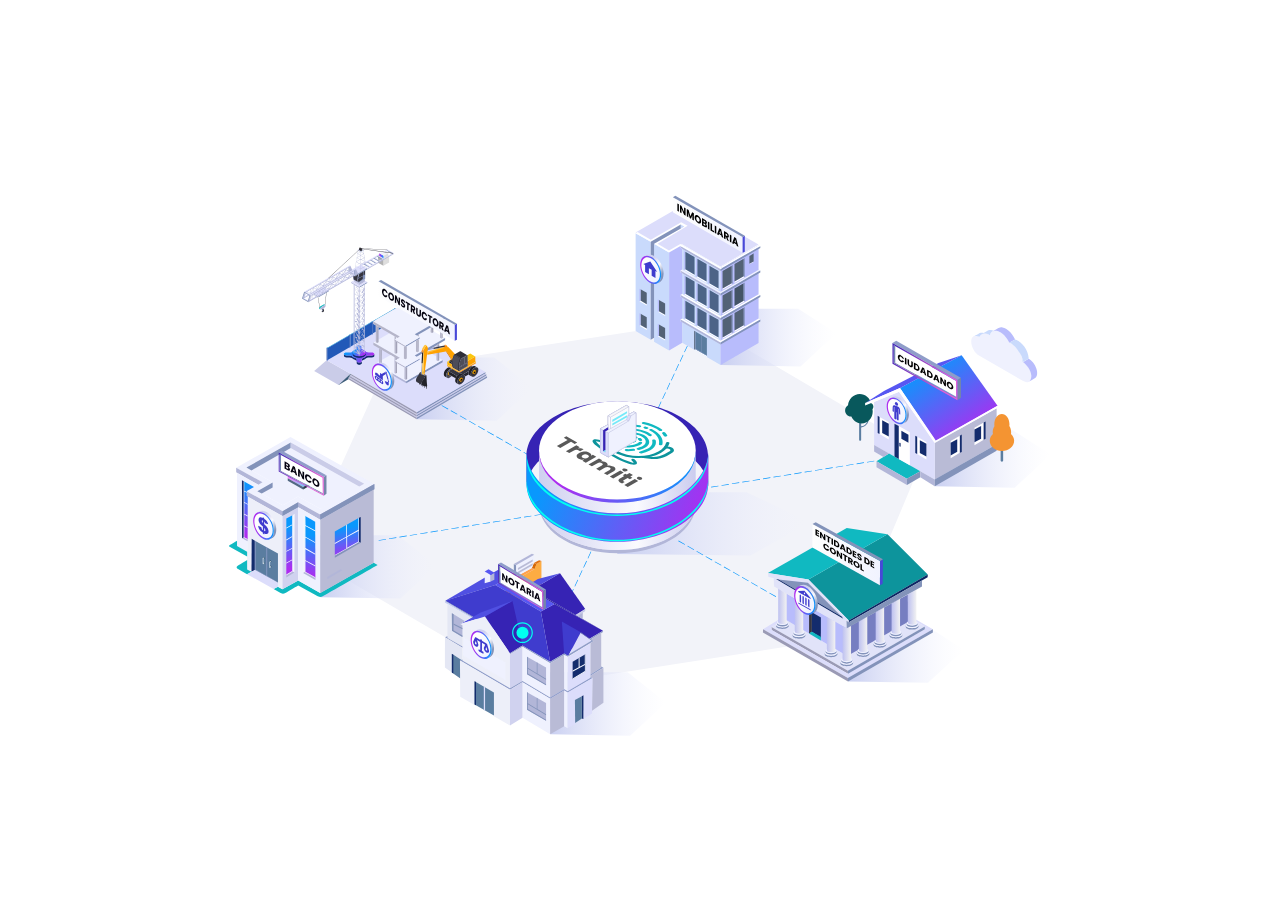
==== commit d789ec69: "Ajustes animación" ====
--- a/index.html
+++ b/index.html
@@ -18,229 +18,134 @@
             .hidden {
                display: none;
             }
-            .doc_constructora {
-               animation: constructora 5s infinite;
-               -webkit-animation: constructora 5s infinite;
-               -moz-animation: constructora 5s infinite;
-               -o-animation: constructora 5s infinite;
-            }
-            .doc_banco {
-               animation: banco 5s infinite;
-               -webkit-animation: banco 5s infinite;
-               -moz-animation: banco 5s infinite;
-               -o-animation: banco 5s infinite;
+            .interaccion {
+               transform-origin: center;
+               transform-box:fill-box;
+               animation: pulsar 1.4s ease infinite;
+            }
+            @keyframes pulsar {
+               0% {
+                  transform: scaleX(1,1);
+               }
+               60% {
+                  transform: scale(2,2);
+                  opacity: 1;
+               }
+               85% {
+                  transform: scale(2,2);
+                  opacity: 0;
+               }
+               100% {
+                  transform: scale(1,1);
+                  opacity: 0;
+               }
             }
             .doc_notaria {
-               animation: notaria 5s infinite;
-               -webkit-animation: notaria 5s infinite;
-               -moz-animation: notaria 5s infinite;
-               -o-animation: notaria 5s infinite;
-            }
-            .doc_entidades {
-               animation: entidades 5s infinite;
-               -webkit-animation: entidades 5s infinite;
-               -moz-animation: entidades 5s infinite;
-               -o-animation: entidades 5s infinite;
-            }
-            .doc_ciudadano {
-               animation: ciudadano 5s infinite;
-               -webkit-animation: ciudadano 5s infinite;
-               -moz-animation: ciudadano 5s infinite;
-               -o-animation: ciudadano 5s infinite;
-            }
-            .doc_inmobiliaria   {
-               animation: inmobiliaria 5s infinite;
-               -webkit-animation: inmobiliaria 5s infinite;
-               -moz-animation: inmobiliaria 5s infinite;
-               -o-animation: inmobiliaria 5s infinite;
-            }
-
-            .doc_d_1  {
-               animation: move1 5s infinite;
-               -webkit-animation:  move1 5s infinite;
-               -moz-animation: move1 5s infinite;
-               -o-animation: move1 5s infinite;
-            }
-            .doc_d_2  {
-               animation: move2 5s infinite;
-               -webkit-animation:  move2 5s infinite;
-               -moz-animation: move2 5s infinite;
-               -o-animation: move2 5s infinite;
-            }
-            .doc_d_3  {
-               animation: move3 5s infinite;
-               -webkit-animation:  move3 5s infinite;
-               -moz-animation: move3 5s infinite;
-               -o-animation: move3 5s infinite;
-            }
-            .doc_d_4  {
-               animation: move4 5s infinite;
-               -webkit-animation:  move4 5s infinite;
-               -moz-animation: move4 5s infinite;
-               -o-animation: move4 5s infinite;
-            }
-            .doc_d_5  {
-               animation: move5 5s infinite;
-               -webkit-animation:  move5 5s infinite;
-               -moz-animation: move5 5s infinite;
-               -o-animation: move5 5s infinite;
-            }
-            .doc_d_6  {
-               animation: move6 5s infinite;
-               -webkit-animation:  move6 5s infinite;
-               -moz-animation: move6 5s infinite;
-               -o-animation: move6 5s infinite;
-            }
-            
-            @keyframes constructora {
+               transform-origin: bottom;
+               transform-box:fill-box;
+               animation: notaria 8s infinite;
+               animation-timing-function: ease-in-out;
+               -webkit-animation: notaria 8s infinite;
+               -moz-animation: notaria 8s infinite;
+               -o-animation: notaria 8s infinite;
+            }
+            @keyframes notaria { 
                0% {
                   opacity: 0;
                }
                5% {
-                  transform: translate(0px, -50px);
+                  transform: translate(0px, -70px);
                   opacity: 1;
                }
+               15% {
+                  transform: translate(161px, -300px);
+                  opacity: 1
+               }
                20% {
-                  transform: translate(340px, 150px);
-                  opacity: 1
-               }
-               39% {
-                  transform: translate(340px, 190px);
-                  opacity: 0
-               }
-               40% {
-                  transform: translate(340px, 295px);
-                  opacity: 0
+                  transform: translate(161px, -230px);
+                  opacity: 1;
+               }
+               33% {
+                  transform: translate(161px, -230px) scale(0,0);
+                  opacity: 0;  
                }
                100% {
-                  transform: translate(340px, 295px);
-                  opacity: 0
-               }
-            }
-            @keyframes banco {
+                  transform: translate(161px, -230px) scale(0,0);
+                  opacity: 0;  
+               }
+            }
+            .label-tramiti {
+               transform-origin: center;
+               transform-box:fill-box;
+               animation: escalar 8s ease infinite;
+            }
+            @keyframes escalar {
                0% {
+                  transform: none;
+               }
+               20% {
+                  transform: none;
+               }
+               25% {
+                  transform: scale(1,1);
+               }
+               27% {
+                  transform: scale(1.04,1.04);
+               }
+               29% {
+                  transform: scale(1,1);
+               }
+               100% {
+               }
+            }
+            .texto-label-1 {
+               transform-origin: center;
+               transform-box:fill-box;
+               opacity: 0;
+               animation: aparecer 8s ease infinite;
+            }
+            @keyframes aparecer {
+               0% {
+                  transform: none;
+               }
+               2% {
+                  transform: none;
+               }
+               28% {
                   opacity: 0;
                }
-               5% {
-                  transform: translate(0px, -50px);
+               32% {
                   opacity: 1;
                }
-               20% {
-                  transform: translate(508px, -100px);
-                  opacity: 1
-               }
-               39% {
-                  transform: translate(508px, -60px);
-                  opacity: 0
-               }
-               40% {
-                  transform: translate(508px, 0px);
-                  opacity: 0
+               95% {
+                  opacity: 1;
                }
                100% {
-                  transform: translate(508px, 0px);
-                  opacity: 0
-               }
-            }
-            @keyframes notaria {
-               0% {
                   opacity: 0;
                }
-               5% {
-                  transform: translate(0px, -50px);
-                  opacity: 1;
-               }
-               20% {
-                  transform: translate(161px, -283px);
-                  opacity: 1
-               }
-               39% {
-                  transform: translate(161px, -240px);
-                  opacity: 0
-               }
-               40% {
-                  transform: translate(161px, -140px);
-                  opacity: 0
-               }
-               100% {
-                  transform: translate(161px, -140px);
-                  opacity: 0
-               }
-            }
-            @keyframes entidades {
-               0% {
-                  opacity: 0;
-               }
-               5% {
-                  transform: translate(0px, -50px);
-                  opacity: 1;
-               }
-               20% {
-                  transform: translate(-355px, -222px);
-                  opacity: 1
-               }
-               39% {
-                  transform: translate(-355px, -182px);
-                  opacity: 0
-               }
-               40% {
-                  transform: translate(-355px, -82px);
-                  opacity: 0
-               }
-               100% {
-                  transform: translate(-355px, -82px);
-                  opacity: 0
-               }
-            }
-            @keyframes ciudadano {
-               0% {
-                  opacity: 0;
-               }
-               5% {
-                  transform: translate(0px, -50px);
-                  opacity: 1;
-               }
-               20% {
-                  transform: translate(-493px, 70px);
-                  opacity: 1
-               }
-               39% {
-                  transform: translate(-493px, 115px);
-                  opacity: 0
-               }
-               40% {
-                  transform: translate(-493px, 215px);
-                  opacity: 0
-               }
-               100% {
-                  transform: translate(-493px, 215px);
-                  opacity: 0
-               }
-            }
-            @keyframes inmobiliaria {
-               0% {
-                  opacity: 0;
-               }
-               5% {
-                  transform: translate(0px, -50px);
-                  opacity: 1;
-               }
-               20% {
-                  transform: translate(-68px, 308px);
-                  opacity: 1
-               }
-               39% {
-                  transform: translate(-68px, 348px);
-                  opacity: 0
-               }
-               40% {
-                  transform: translate(-68px, 448px);
-                  opacity: 0
-               }
-               100% {
-                  transform: translate(-68px, 448px);
-                  opacity: 0
-               }
+            }
+            .doc_d_1, .doc_d_2, .doc_d_3, .doc_d_4, .doc_d_5, .doc_d_6   {
+               animation-duration: 8s;
+               animation-timing-function: ease-in-out;
+               animation-iteration-count: infinite;
+            }
+            .doc_d_1  {
+               animation-name: move1;
+            }
+            .doc_d_2  {
+               animation-name: move2;
+            }
+            .doc_d_3  {
+               animation-name: move3;
+            }
+            .doc_d_4  {
+               animation-name: move4;
+            }
+            .doc_d_5  {
+               animation-name: move5;
+            }
+            .doc_d_6  {
+               animation-name: move6;
             }
             @keyframes move1 {
                0% {
@@ -250,20 +155,16 @@
                   transform: translate(0px, 0px);
                   opacity: 0;
                }
-               55% {
+               53% {
                   transform: translate(0px, -50px);
                   opacity: 1;
                }
-               70% {
-                  transform: translate(-140px, 220px);
+               65% {
+                  transform: translate(-175px, 260px);
                   opacity: 1
                }
-               85% {
-                  transform: translate(-140px, 240px);
-                  opacity: 0
-               }
                100% {
-                  transform: translate(-140px, 240px);
+                  transform: translate(-175px, 300px);
                   opacity: 0
                }
             }
@@ -275,15 +176,15 @@
                   transform: translate(0px, 0px);
                   opacity: 0;
                }
-               55% {
+               53% {
                   transform: translate(0px, -50px);
                   opacity: 1;
                }
-               70% {
+               65% {
                   transform: translate(360px, 170px);
                   opacity: 1
                }
-               85% {
+               75% {
                   transform: translate(360px, 190px);
                   opacity: 0
                }
@@ -300,15 +201,15 @@
                   transform: translate(0px, 0px);
                   opacity: 0;
                }
-               55% {
+               53% {
                   transform: translate(0px, -50px);
                   opacity: 1;
                }
-               70% {
+               65% {
                   transform: translate(500px, -120px);
                   opacity: 1
                }
-               85% {
+               75% {
                   transform: translate(500px, -70px);
                   opacity: 0
                }
@@ -325,18 +226,18 @@
                   transform: translate(0px, 0px);
                   opacity: 0;
                }
-               55% {
+               53% {
                   transform: translate(0px, -50px);
                   opacity: 1;
                }
-               70% {
+               65% {
                   transform: translate(100px, -350px);
                   opacity: 1
                }
-               85% {
+               75% {
                   transform: translate(100px, -300px);
                   opacity: 0
-               }
+               } 
                100% {
                   transform: translate(100px, -300px);
                   opacity: 0
@@ -350,18 +251,18 @@
                   transform: translate(0px, 0px);
                   opacity: 0;
                }
-               55% {
+               53% {
                   transform: translate(0px, -50px);
                   opacity: 1;
                }
-               70% {
+               65% {
                   transform: translate(-300px, -250px);
                   opacity: 1
                }
-               85% {
+               75% {
                   transform: translate(-300px, -200px);
                   opacity: 0
-               }
+               } 
                100% {
                   transform: translate(-300px, -200px);
                   opacity: 0
@@ -375,29 +276,29 @@
                   transform: translate(0px, 0px);
                   opacity: 0;
                }
-               55% {
+               53% {
                   transform: translate(0px, -50px);
                   opacity: 1;
                }
-               70% {
+               65% {
                   transform: translate(-500px, 40px);
                   opacity: 1
                }
-               85% {
+               75% {
                   transform: translate(-500px, 80px);
                   opacity: 0
-               }
+               } 
                100% {
                   transform: translate(-500px, 80px);
                   opacity: 0
                }  
             }
-            
             
             .tooltip {
                position: relative;
                display: inline-block;
                border-bottom: 1px dotted black;
+               cursor: pointer;
             }
             .tooltip .tooltiptext {
                visibility: hidden;
@@ -419,6 +320,9 @@
                transition-duration: 0.4s;
                opacity: 1;
             }
+            .tooltip:hover .interaccion {
+               display: none;
+            }
             @media only screen and (max-width : 900px) {
                .ciudad { 
                   width: 100%;
@@ -428,10 +332,10 @@
     </head>
     <body>
         <div class="container">
-         <svg version="1.1" id="Capa_1" xmlns="http://www.w3.org/2000/svg" xmlns:xlink="http://www.w3.org/1999/xlink" x="0px" y="0px"
+         <svg version="1.1" id="svg_tramiti" xmlns="http://www.w3.org/2000/svg" xmlns:xlink="http://www.w3.org/1999/xlink" x="0px" y="0px"
          viewBox="0 0 1300.6 879.3" style="enable-background:new 0 0 1300.6 879.3;" xml:space="preserve" class="ciudad">
             <style type="text/css">
-               .st0{fill:#F2F3F9}.st1{fill:url(#SVGID_1_)}.st2{fill:url(#SVGID_00000078765604149473941470000006590048058271125397_)}.st3{fill:url(#SVGID_00000137842038173683727590000018092184509077001115_)}.st4{fill:url(#SVGID_00000008115081023573280130000011990648105806023611_)}.st5{fill:url(#SVGID_00000106141768247341089540000000907841360339317146_)}.st6{fill:url(#SVGID_00000159442742221431438750000007256690947413407616_)}.st7{fill:url(#SVGID_00000063595285658903692820000007252986388929077173_)}.st8{fill:#0998FD}.st9{fill:none;stroke:#0998FD;stroke-miterlimit:10}.st10{fill:none;stroke:#0998FD;stroke-miterlimit:10;stroke-dasharray:11.7191,4.883,11.7191,4.883}.st11{fill:#3623B4}.st12{fill:#B2B6D8}.st13{fill:url(#SVGID_00000035504700481728447790000008653909914523264390_)}.st14{fill:url(#SVGID_00000049936733560736151700000012605584544406927795_)}.st15{fill:#FFFFFF}.st16{fill:url(#SVGID_00000108299215928767234250000003386085487192305546_)}.st17{fill:#0D949C}.st18{fill:#10B9C1}.st19{fill:#595959}.st20{fill:url(#SVGID_00000062914389918448941490000002876912913544265640_)}.st21{fill:url(#SVGID_00000114065761810252558720000011221933734564987314_)}.st22{fill:#00FFF1}.st23{fill:#5A7DA0}.st24{fill:#08585C}.st25{fill:url(#SVGID_00000112619878486709043480000010409987482553282179_)}.st26{fill:#5757F2}.st27{fill:#B9BBD6}.st28{fill:#DCDDFB}.st29{fill:#8393BA}.st30{fill:#FFFEFF}.st31{fill:#142C6D}.st32{fill:#F49432}.st33{fill:#EFF1FE}.st34{fill:#B8BCFC}.st35{fill:#C9DAFC}.st36{fill:url(#SVGID_00000114053691591145840410000002766045688900077975_)}.st37{fill:url(#SVGID_00000034047864584540776670000009999100164116262022_)}.st38{fill:url(#SVGID_00000057845633433399741010000003138624949870733955_)}.st39{fill:url(#SVGID_00000004506590461384110520000017280546711912964238_)}.st40{fill:#3F3CCE}.st41{fill:#098FD2}.st42{fill:#C8C8E8}.st43{fill:#CACCE8}.st44{fill:#9A9AB5}.st45{fill:#3A5A77}.st46{fill:#2B65C8}.st47{fill:#254A9F}.st48{fill:#2259B8}.st49{fill:#A2A2B7}.st50{enable-background:new}.st51{fill:#B5B5C9}.st52{fill:#D6DBE2}.st53{fill:url(#SVGID_00000082344250216848352950000013486257704013712052_)}.st54{fill:url(#SVGID_00000021811187473975623370000007480494190826579082_)}.st55{fill:url(#SVGID_00000153704503685516586800000012126690973441744023_)}.st56{fill:url(#SVGID_00000129926824799443356570000003943070088591529347_)}.st57{fill:url(#SVGID_00000009565121344426800480000016629253951103213462_)}.st58{fill:#35353F}.st59{fill:#F2F2F6}.st60{fill:#DEDEDE}.st61{fill:#B3B3B3}.st62{fill:url(#SVGID_00000087414658004064864870000000098307708196572038_)}.st63{fill:#222429}.st64{fill:url(#SVGID_00000122702801943038154060000007022843588061111454_)}.st65{clip-path:url(#SVGID_00000113316902626134792260000009680621283220560003_);enable-background:new}.st66{clip-path:url(#SVGID_00000019643830413825352810000016897124048010658433_);enable-background:new}.st67{fill:url(#SVGID_00000143616534148433748200000008807842310343539072_)}.st68{fill:#E3DDFC}.st69{fill:#252529}.st70{fill:#323138}.st71{fill:url(#SVGID_00000030475199108394281780000015591511385650616744_)}.st72{fill:#4848D8}.st73{fill:#050310}.st74{fill:#4D4D59}.st75{fill:#212127}.st76{fill:#FFA200}.st77{fill:#222229}.st78{fill:#FFB700}.st79{fill:#26262E}.st80{fill:#FF8800}.st81{fill:#08080C}.st82{fill:#FBC70E}.st83{fill:#A0A6C0}.st84{fill:#E17102}.st85{fill:#FFC338}.st86{fill:#FF972F}.st87{fill:#FF8900}.st88{fill:#8A94BF}.st89{fill:#2E2E37}.st90{fill:#0F0F18}.st91{fill:#FFD438}.st92{fill:#0A0A11}.st93{fill:#EDEFF9}.st94{fill:#D0D2EF}.st95{fill:url(#SVGID_00000152944075593593938600000000761871219799340461_)}.st96{fill:url(#SVGID_00000152949360319511628890000009797346296483962289_)}.st97{fill:#8F9DC9}.st98{fill:#203E56}.st99{fill:#D1DFE8}.st100{fill:url(#SVGID_00000103230189364458925400000014416775935333198010_)}.st101{fill:#F2F5FC}.st102{fill:url(#SVGID_00000020362366131803671950000003358436138926815902_)}.st103{fill:url(#SVGID_00000147189211160354069200000002430475660274160310_)}.st104{fill:url(#SVGID_00000163036281960215898240000005669358549125943213_)}.st105{fill:url(#SVGID_00000137821941449907140500000017261584802708718006_)}.st106{fill:url(#SVGID_00000167354532856644225180000003789852136234455215_)}.st107{fill:url(#SVGID_00000138536676494889217460000004066867344179481233_)}.st108{fill:#526984}.st109{fill:#2D3F50}.st110{fill:url(#SVGID_00000179642111342842331870000002688921322156734907_)}.st111{fill:url(#SVGID_00000118378053597669904320000015890073163123637165_)}.st112{fill:url(#SVGID_00000060014461453469185730000010610017801714460077_)}.st113{fill:url(#SVGID_00000150069011065108653680000003007354355080837510_)}.st114{fill:#5050E2}.st115{fill:#261DA0}.st116{fill:#7B8BB2}.st117{fill:#C2CBF2}.st118{fill:#E4E7F4}.st119{fill:#C1C4E5}.st120{fill:none}.st121{fill:#7285B2}.st122{fill:#7486AA}.st123{fill:url(#SVGID_00000178168134466616558600000004343590489447695537_)}.st124{fill:url(#SVGID_00000106868325481910718780000012348211479808582075_)}.st125{fill:url(#SVGID_00000031903759675737228070000014379902592742374070_)}.st126{fill:url(#SVGID_00000029018092097918011470000003792760418251447695_)}.st127{fill:url(#SVGID_00000149377300870105236860000016611824658659420301_)}.st128{fill:url(#SVGID_00000174570234186119507210000002611476353439207327_)}.st129{fill:#E1E3F9}.st130{fill:#767EC1}.st131{fill:url(#SVGID_00000093161078446288724280000003877576227235286184_)}.st132{fill:url(#SVGID_00000181047686048811173820000014500686059051664268_)}.st133{fill:url(#SVGID_00000039848282628871919910000008269262665973070011_)}.st134{fill:#0B2663}.st135{fill:url(#SVGID_00000140708418294027563720000006237660409083189660_)}.st136{fill:url(#SVGID_00000057116339457823078510000002659935794739937669_)}.st137{fill:url(#SVGID_00000030482016554548027390000012521889635075899822_)}.st138{fill:url(#SVGID_00000019647091042218045030000015981517812143928192_)}.st139{fill:url(#SVGID_00000075158873271006032700000004631363005892683444_)}.st140{fill:url(#SVGID_00000119094874666492785760000016307751608608716446_)}.st141{fill:url(#SVGID_00000034054306565239705650000001792424905296954252_)}.st142{fill:url(#SVGID_00000135656873492494410070000016997458135196045494_)}.st143{fill:url(#SVGID_00000168089861967290614110000001776019632072075178_)}.st144{fill:url(#SVGID_00000052072142448523263220000007994943894900885662_)}.st145{fill:#536276}.st146{fill:#445466}.st147{fill:#4C6487}.st148{fill:url(#SVGID_00000170967174346959792410000013242604864849918380_)}.st149{fill:url(#SVGID_00000020397878402084947110000009421608278002035894_)}.st150{fill:url(#SVGID_00000112626053798627998660000012306234911029140132_)}.st151{fill:url(#SVGID_00000163056846335928507250000011572472340656591546_)}.st152{fill:url(#SVGID_00000070817012330908080850000005528555865243803015_)}.st153{fill:#FDAC43}.st154{fill:#FFA14D}.st155{fill:#D76805}.st156{fill:#E27113}.st157{fill:#BC5806}.st158{fill:#934206}.st159{fill:#EFF1FE;stroke:#B2B6D8;stroke-width:.5;stroke-linejoin:round;stroke-miterlimit:10}.st160{fill:#DCDDFB;stroke:#B2B6D8;stroke-width:.5;stroke-linejoin:round;stroke-miterlimit:10}.st161{fill:#FAFAFC;stroke:#B2B6D8;stroke-width:.5;stroke-linejoin:round;stroke-miterlimit:10}.st162{fill:#FDFDFF;stroke:#B2B6D8;stroke-width:.5;stroke-linejoin:round;stroke-miterlimit:10}.st163{fill:#F7F7F9;stroke:#B2B6D8;stroke-width:.5;stroke-linejoin:round;stroke-miterlimit:10}.st164{fill:#75E9F9}
+               .st0{fill:#F2F3F9;}.st1{fill:url(#SVGID_1_);}.st2{fill:url(#SVGID_00000152957769765744789150000016570673700840262040_);}.st3{fill:url(#SVGID_00000103226101910826493140000005414356880997251483_);}.st4{fill:url(#SVGID_00000122691643136745638780000013341446972182015878_);}.st5{fill:url(#SVGID_00000146461844738515804280000015302726403253194627_);}.st6{fill:url(#SVGID_00000017489945770985625190000012455659885324200355_);}.st7{fill:url(#SVGID_00000011710662280202665120000008649135524665216927_);}.st8{fill:#0998FD;}.st9{fill:none;stroke:#0998FD;stroke-miterlimit:10;}.st10{fill:none;stroke:#0998FD;stroke-miterlimit:10;stroke-dasharray:11.7191,4.883,11.7191,4.883;}.st11{fill:#5A7DA0;}.st12{fill:#08585C;}.st13{fill:url(#SVGID_00000091012099026369181250000012834898583641761194_);}.st14{fill:#5757F2;}.st15{fill:#B9BBD6;}.st16{fill:#DCDDFB;}.st17{fill:#10B9C1;}.st18{fill:#B2B6D8;}.st19{fill:#8393BA;}.st20{fill:#FFFEFF;}.st21{fill:#142C6D;}.st22{fill:#F49432;}.st23{fill:#EFF1FE;}.st24{fill:#B8BCFC;}.st25{fill:#C9DAFC;}.st26{fill:url(#SVGID_00000161598024232980864930000002510060717189861543_);}.st27{fill:url(#SVGID_00000168837099675311930480000007332700003431022502_);}.st28{fill:url(#SVGID_00000096055300864279726370000004240038199569825176_);}.st29{fill:url(#SVGID_00000044896071197324607660000003124217409687124668_);}.st30{fill:#3F3CCE;}.st31{fill:#7285B2;}.st32{fill:#FFFFFF;}.st33{fill:#7486AA;}.st34{fill:#8F9DC9;}.st35{fill:url(#SVGID_00000178905597671959877140000003308254541887925659_);}.st36{fill:#098FD2;}.st37{fill:#C8C8E8;}.st38{fill:#CACCE8;}.st39{fill:#9A9AB5;}.st40{fill:#3A5A77;}.st41{fill:#2B65C8;}.st42{fill:#254A9F;}.st43{fill:#2259B8;}.st44{fill:#A2A2B7;}.st45{enable-background:new ;}.st46{fill:#B5B5C9;}.st47{fill:#D6DBE2;}.st48{fill:url(#SVGID_00000118372029494719243950000001777237067992726707_);}.st49{fill:url(#SVGID_00000129887499851584952120000002084816798753950871_);}.st50{fill:url(#SVGID_00000051368838037150898340000010591103966401003950_);}.st51{fill:url(#SVGID_00000128443772127144758290000008246889814746963332_);}.st52{fill:url(#SVGID_00000031187398966120030770000008690830570379706757_);}.st53{fill:#35353F;}.st54{fill:#F2F2F6;}.st55{fill:#DEDEDE;}.st56{fill:#B3B3B3;}.st57{fill:url(#SVGID_00000158715220252685946820000015976079825501267615_);}.st58{fill:#222429;}.st59{fill:url(#SVGID_00000128456839405807330280000013233531510226977172_);}.st60{clip-path:url(#SVGID_00000103249702206082444590000016132443132634041249_);enable-background:new ;}.st61{clip-path:url(#SVGID_00000133527388193313417490000008237555682234674612_);enable-background:new ;}.st62{fill:url(#SVGID_00000152957424551546143600000007241662865735446182_);}.st63{fill:#E3DDFC;}.st64{fill:#252529;}.st65{fill:#323138;}.st66{fill:url(#SVGID_00000029014921575536517420000007383854290453241472_);}.st67{fill:#4848D8;}.st68{fill:#050310;}.st69{fill:#4D4D59;}.st70{fill:#212127;}.st71{fill:#FFA200;}.st72{fill:#222229;}.st73{fill:#FFB700;}.st74{fill:#26262E;}.st75{fill:#FF8800;}.st76{fill:#08080C;}.st77{fill:#FBC70E;}.st78{fill:#A0A6C0;}.st79{fill:#E17102;}.st80{fill:#FFC338;}.st81{fill:#FF972F;}.st82{fill:#FF8900;}.st83{fill:#8A94BF;}.st84{fill:#2E2E37;}.st85{fill:#0F0F18;}.st86{fill:#FFD438;}.st87{fill:#0A0A11;}.st88{fill:#EDEFF9;}.st89{fill:#D0D2EF;}.st90{fill:url(#SVGID_00000025432952977127805900000005733518646984216223_);}.st91{fill:url(#SVGID_00000049192899917009127050000010234983147435190455_);}.st92{fill:#203E56;}.st93{fill:#D1DFE8;}.st94{fill:url(#SVGID_00000062173904551818217680000002677835754088081031_);}.st95{fill:#F2F5FC;}.st96{fill:url(#SVGID_00000150099951589133395660000010529640136709073295_);}.st97{fill:url(#SVGID_00000164494366169990267920000004770345629965164174_);}.st98{fill:url(#SVGID_00000155128685166850095180000014230213859004392623_);}.st99{fill:url(#SVGID_00000036963249848350439840000013084382589563924628_);}.st100{fill:url(#SVGID_00000147205678387548893750000010476057589308122028_);}.st101{fill:url(#SVGID_00000085214271959383203420000016246597498106614157_);}.st102{fill:#526984;}.st103{fill:#2D3F50;}.st104{fill:url(#SVGID_00000168801421578580935670000003433215493979517590_);}.st105{fill:url(#SVGID_00000055673811333296929980000002924243662729738921_);}.st106{fill:url(#SVGID_00000140727676231027871100000017575584753187364499_);}.st107{fill:url(#SVGID_00000057837280240075436550000017864063902752757678_);}.st108{fill:url(#SVGID_00000045585416002053700020000016284216921251813801_);}.st109{fill:#3623B4;}.st110{fill:url(#SVGID_00000005237438825737788300000011384810434496213921_);}.st111{fill:url(#SVGID_00000171678800917252428790000006536822482224751528_);}.st112{fill:url(#SVGID_00000165226080830751042640000012606362566094500741_);}.st113{fill:#0D949C;}.st114{fill:#595959;}.st115{fill:url(#SVGID_00000072989668292977387000000014062121357407824819_);}.st116{fill:url(#SVGID_00000125587143965820950350000007657952135196723111_);}.st117{fill:#00FFF1;}.st118{fill:#5050E2;}.st119{fill:#261DA0;}.st120{fill:#7B8BB2;}.st121{fill:#C2CBF2;}.st122{fill:#E4E7F4;}.st123{fill:#C1C4E5;}.st124{fill:none;}.st125{fill:url(#SVGID_00000179628878747122415760000017538771884733171380_);}.st126{fill:url(#SVGID_00000069368626870353501250000007623541454539380891_);}.st127{fill:url(#SVGID_00000143586285533588284930000017103165098568436879_);}.st128{fill:url(#SVGID_00000124867148557537547320000000992369397362216618_);}.st129{fill:url(#SVGID_00000008135904738314243510000009574818909353851569_);}.st130{fill:url(#SVGID_00000019669040115430332340000011301764526930252190_);}.st131{fill:#E1E3F9;}.st132{fill:#767EC1;}.st133{fill:url(#SVGID_00000030478536565598335930000012938679490468035210_);}.st134{fill:url(#SVGID_00000061459507589779500590000016030369929306259341_);}.st135{fill:url(#SVGID_00000092430384986789837620000008208716731160971145_);}.st136{fill:#0B2663;}.st137{fill:url(#SVGID_00000092455842082742466010000000691950679351031939_);}.st138{fill:url(#SVGID_00000052817355199270115840000006864555150934389682_);}.st139{fill:url(#SVGID_00000101077756276597195910000016689042655526742925_);}.st140{fill:url(#SVGID_00000030467543197607006440000000063244438142785464_);}.st141{fill:url(#SVGID_00000123425809106278304600000013316749395130729357_);}.st142{fill:url(#SVGID_00000152244185908879061230000009317242524326504608_);}.st143{fill:url(#SVGID_00000070820474626972392570000017502411285172641937_);}.st144{fill:url(#SVGID_00000038406986249046665200000008472757791704949951_);}.st145{fill:url(#SVGID_00000029027334643729243550000006771577282288209322_);}.st146{fill:url(#SVGID_00000066475576187871080090000000179513912786644097_);}.st147{fill:#536276;}.st148{fill:#445466;}.st149{fill:#4C6487;}.st150{fill:url(#SVGID_00000074404235986248331860000011360023908284259502_);}.st151{fill:url(#SVGID_00000060030088283599599230000011728009342737953195_);}.st152{fill:url(#SVGID_00000127028519073319821190000004616510485890603143_);}.st153{fill:url(#SVGID_00000129197971708598142300000008683140650142874805_);}.st154{fill:url(#SVGID_00000015338812096796712220000010347639956144463760_);}.st155{fill:#FDAC43;}.st156{fill:#FFA14D;}.st157{fill:#D76805;}.st158{fill:#E27113;}.st159{fill:#BC5806;}.st160{fill:#934206;}.st161{fill:#EFF1FE;stroke:#B2B6D8;stroke-width:0.5;stroke-linejoin:round;stroke-miterlimit:10;}.st162{fill:#DCDDFB;stroke:#B2B6D8;stroke-width:0.5;stroke-linejoin:round;stroke-miterlimit:10;}.st163{fill:#FAFAFC;stroke:#B2B6D8;stroke-width:0.5;stroke-linejoin:round;stroke-miterlimit:10;}.st164{fill:#FDFDFF;stroke:#B2B6D8;stroke-width:0.5;stroke-linejoin:round;stroke-miterlimit:10;}.st165{fill:#F7F7F9;stroke:#B2B6D8;stroke-width:0.5;stroke-linejoin:round;stroke-miterlimit:10;}.st166{fill:#75E9F9;}.st167{fill:#FFFFFF;stroke:#A2B1DB;stroke-miterlimit:10;}
             </style>
             <g id="background">
                <polygon class="st0" points="744.5,223 1101.6,433.1 979.5,723.2 476.8,801.9 114.5,590.6 245.7,300.5 	"/>
@@ -532,2203 +436,1557 @@
                   l4.9-10.5l0.9,0.4L721.4,272.3z"/>
             </g>
             <g id="tramiti">
-               <g>
-                  <g>
-                     <path class="st11" d="M614.8,406.2c77.9,0,141.3,31.7,143.7,78.2l0.1,0V437c0-47.8-64.4-86.6-143.8-86.6S471,389.2,471,437v50.1
-                        C471,439.3,535.4,406.2,614.8,406.2z"/>
-                     <path class="st11" d="M471.1,489.2c0-0.7,0-1.4,0-2L471.1,489.2L471.1,489.2z"/>
-                  </g>
-               </g>
-               <g>
-                  <path class="st12" d="M614.8,585.4c-68.5,0-124-34.8-124-77.7v5c0,42.9,55.5,77.7,124,77.7s124-34.8,124-77.7v-5
-                     C738.8,550.6,683.3,585.4,614.8,585.4z"/>
+               <g class="label-tramiti">
+                  <g>
+                     <path class="st109" d="M614.8,406.2c77.9,0,141.3,31.7,143.7,78.2l0.1,0V437c0-47.8-64.4-86.6-143.8-86.6S471,389.2,471,437v50.1     C471,439.3,535.4,406.2,614.8,406.2z"/>
+                     <path class="st109" d="M471.1,489.2c0-0.7,0-1.4,0-2L471.1,489.2L471.1,489.2z"/>
+                  </g>
+               </g>
+               <g>
+                  <path class="st18" d="M614.8,585.4c-68.5,0-124-34.8-124-77.7v5c0,42.9,55.5,77.7,124,77.7s124-34.8,124-77.7v-5    C738.8,550.6,683.3,585.4,614.8,585.4z"/>
                   <g>
                      
-                        <linearGradient id="SVGID_00000132775629960728342040000008076112372180799621_" gradientUnits="userSpaceOnUse" x1="490.8068" y1="506.5187" x2="738.842" y2="506.5187">
-                        <stop  offset="0" style="stop-color:#CFD0F0"/>
-                        <stop  offset="0.6257" style="stop-color:#FAFAFE"/>
-                        <stop  offset="1" style="stop-color:#CBCCEF"/>
+                        <linearGradient id="SVGID_00000070826710172955069730000002024585941348919947_" gradientUnits="userSpaceOnUse" x1="490.8068" y1="506.5187" x2="738.842" y2="506.5187">
+                        <stop offset="0" style="stop-color:#CFD0F0"/>
+                        <stop offset="0.6257" style="stop-color:#FAFAFE"/>
+                        <stop offset="1" style="stop-color:#CBCCEF"/>
                      </linearGradient>
-                     <path style="fill:url(#SVGID_00000132775629960728342040000008076112372180799621_);" d="M614.8,505.4
-                        c-67.2,0-121.8-33.4-123.9-75.2l-0.1,0v77.5c0,42.9,55.5,77.7,124,77.7s124-34.8,124-77.7v-80
-                        C738.8,470.6,683.3,505.4,614.8,505.4z"/>
+                     <path style="fill:url(#SVGID_00000070826710172955069730000002024585941348919947_);" d="M614.8,505.4     c-67.2,0-121.8-33.4-123.9-75.2l-0.1,0v77.5c0,42.9,55.5,77.7,124,77.7s124-34.8,124-77.7v-80     C738.8,470.6,683.3,505.4,614.8,505.4z"/>
                      
-                        <linearGradient id="SVGID_00000148625731768992349750000007348435417747074443_" gradientUnits="userSpaceOnUse" x1="738.8052" y1="426.7598" x2="738.842" y2="426.7598">
-                        <stop  offset="0" style="stop-color:#CFD0F0"/>
-                        <stop  offset="0.6257" style="stop-color:#FAFAFE"/>
-                        <stop  offset="1" style="stop-color:#CBCCEF"/>
+                        <linearGradient id="SVGID_00000119815915318434226990000012616330119644984511_" gradientUnits="userSpaceOnUse" x1="738.8052" y1="426.7598" x2="738.842" y2="426.7598">
+                        <stop offset="0" style="stop-color:#CFD0F0"/>
+                        <stop offset="0.6257" style="stop-color:#FAFAFE"/>
+                        <stop offset="1" style="stop-color:#CBCCEF"/>
                      </linearGradient>
-                     <path style="fill:url(#SVGID_00000148625731768992349750000007348435417747074443_);" d="M738.8,425.8c0,0.6,0,1.2,0,1.8
-                        L738.8,425.8L738.8,425.8z"/>
-                  </g>
-                  <ellipse class="st15" cx="614.8" cy="427.7" rx="124" ry="77.7"/>
-                  
-                     <linearGradient id="SVGID_00000137106699980240646400000010891985183048780943_" gradientUnits="userSpaceOnUse" x1="490.8068" y1="469.6338" x2="738.842" y2="469.6338">
-                     <stop  offset="0.1243" style="stop-color:#AD2CF0"/>
-                     <stop  offset="1" style="stop-color:#0998FD"/>
-                  </linearGradient>
-                  <path style="fill:url(#SVGID_00000137106699980240646400000010891985183048780943_);" d="M614.8,505.4
-                     c-67.8,0-122.9-34.1-124-76.5c0,0.4,0,0.8,0,1.3c0,44.3,55.5,80.2,124,80.2s124-35.9,124-80.2c0-0.4,0-0.8,0-1.3
-                     C737.8,471.2,682.7,505.4,614.8,505.4z"/>
+                     <path style="fill:url(#SVGID_00000119815915318434226990000012616330119644984511_);" d="M738.8,425.8c0,0.6,0,1.2,0,1.8     L738.8,425.8L738.8,425.8z"/>
+                  </g>
+                  <ellipse class="st32" cx="614.8" cy="427.7" rx="124" ry="77.7"/>
+                  
+                     <linearGradient id="SVGID_00000027577560243263505910000005976284741162899862_" gradientUnits="userSpaceOnUse" x1="490.8068" y1="469.6338" x2="738.842" y2="469.6338">
+                     <stop offset="0.1243" style="stop-color:#AD2CF0"/>
+                     <stop offset="1" style="stop-color:#0998FD"/>
+                  </linearGradient>
+                  <path style="fill:url(#SVGID_00000027577560243263505910000005976284741162899862_);" d="M614.8,505.4    c-67.8,0-122.9-34.1-124-76.5c0,0.4,0,0.8,0,1.3c0,44.3,55.5,80.2,124,80.2s124-35.9,124-80.2c0-0.4,0-0.8,0-1.3    C737.8,471.2,682.7,505.4,614.8,505.4z"/>
                   <g>
                      <g>
                         <g>
-                           <path class="st17" d="M610.2,430.4c-20.7-12-21.5-30.8-1.7-42c7.5-4.3,17.1-6.9,27.7-7.8c1.5-0.1,2.9,0.5,3.2,1.4
-                              c0.3,0.9-0.7,1.7-2.2,1.8c-9.5,0.7-18.1,3.1-24.8,6.9c-17.6,10-16.9,26.9,1.6,37.6c18.5,10.7,47.9,11.2,65.6,1.2
-                              c6.7-3.8,11-8.7,12.3-14.1c0.2-0.9,1.6-1.4,3.1-1.2c1.5,0.2,2.6,1,2.3,1.9c-1.5,6.1-6.3,11.6-13.8,15.8
-                              C663.8,442.9,630.9,442.3,610.2,430.4z"/>
+                           <path class="st113" d="M610.2,430.4c-20.7-12-21.5-30.8-1.7-42c7.5-4.3,17.1-6.9,27.7-7.8c1.5-0.1,2.9,0.5,3.2,1.4       c0.3,0.9-0.7,1.7-2.2,1.8c-9.5,0.7-18.1,3.1-24.8,6.9c-17.6,10-16.9,26.9,1.6,37.6c18.5,10.7,47.9,11.2,65.6,1.2       c6.7-3.8,11-8.7,12.3-14.1c0.2-0.9,1.6-1.4,3.1-1.2c1.5,0.2,2.6,1,2.3,1.9c-1.5,6.1-6.3,11.6-13.8,15.8       C663.8,442.9,630.9,442.3,610.2,430.4z"/>
                         </g>
                         <g>
-                           <path class="st17" d="M654.1,439.1c-0.6-0.4-1-0.9-0.8-1.4c0.2-0.9,1.6-1.4,3.1-1.2l10.4,1.2c8.2,0.8,16.6-0.7,22.3-3.9
-                              l8.4-4.8c1.1-0.6,1.5-1.5,1.1-2.3c-0.3-0.8-1.3-1.5-2.6-1.8l-5.1-0.5c-1.5-0.2-2.6-1-2.4-1.8c0.2-0.9,1.6-1.4,3.1-1.3l5.7,0.6
-                              l0.3,0.1c3.2,0.7,5.6,2.3,6.5,4.3c0.8,1.9-0.1,3.9-2.5,5.2l-8.4,4.8c-6.9,3.9-17,5.7-27,4.7l-0.1,0l-10.4-1.2
-                              C655,439.5,654.5,439.4,654.1,439.1z"/>
+                           <path class="st113" d="M654.1,439.1c-0.6-0.4-1-0.9-0.8-1.4c0.2-0.9,1.6-1.4,3.1-1.2l10.4,1.2c8.2,0.8,16.6-0.7,22.3-3.9       l8.4-4.8c1.1-0.6,1.5-1.5,1.1-2.3c-0.3-0.8-1.3-1.5-2.6-1.8l-5.1-0.5c-1.5-0.2-2.6-1-2.4-1.8c0.2-0.9,1.6-1.4,3.1-1.3l5.7,0.6       l0.3,0.1c3.2,0.7,5.6,2.3,6.5,4.3c0.8,1.9-0.1,3.9-2.5,5.2l-8.4,4.8c-6.9,3.9-17,5.7-27,4.7l-0.1,0l-10.4-1.2       C655,439.5,654.5,439.4,654.1,439.1z"/>
                         </g>
                         <g>
-                           <path class="st17" d="M602.6,434.7c-8.7-5-16.2-10.1-21.1-14.3c-6-5.1-7.5-8.3-4.7-9.8c3.2-1.8,9.5,0,13.9,1.6
-                              c1.3,0.5,1.8,1.4,1.1,2.2c-0.7,0.7-2.4,1-3.8,0.5c-4.1-1.5-6.2-1.8-7-1.8c0.2,0.8,1.4,2.8,6.1,6.6c4.8,3.9,11.6,8.5,19.4,12.9
-                              c7.7,4.5,15.7,8.4,22.4,11.2c6.7,2.7,10.2,3.5,11.5,3.6c-0.1-0.5-0.6-1.7-3.2-4.1c-0.8-0.8-0.4-1.7,0.9-2.2
-                              c1.3-0.4,3-0.1,3.8,0.6c2.7,2.6,5.9,6.2,2.7,8c-2.8,1.6-8.3,0.7-17.2-2.8C620,444.1,611.2,439.7,602.6,434.7z M640.3,447.6
-                              L640.3,447.6L640.3,447.6z"/>
+                           <path class="st113" d="M602.6,434.7c-8.7-5-16.2-10.1-21.1-14.3c-6-5.1-7.5-8.3-4.7-9.8c3.2-1.8,9.5,0,13.9,1.6       c1.3,0.5,1.8,1.4,1.1,2.2c-0.7,0.7-2.4,1-3.8,0.5c-4.1-1.5-6.2-1.8-7-1.8c0.2,0.8,1.4,2.8,6.1,6.6c4.8,3.9,11.6,8.5,19.4,12.9       c7.7,4.5,15.7,8.4,22.4,11.2c6.7,2.7,10.2,3.5,11.5,3.6c-0.1-0.5-0.6-1.7-3.2-4.1c-0.8-0.8-0.4-1.7,0.9-2.2       c1.3-0.4,3-0.1,3.8,0.6c2.7,2.6,5.9,6.2,2.7,8c-2.8,1.6-8.3,0.7-17.2-2.8C620,444.1,611.2,439.7,602.6,434.7z M640.3,447.6       L640.3,447.6L640.3,447.6z"/>
                         </g>
                         <g>
                            <g>
                               <g>
-                                 <path class="st18" d="M617.1,415.4c-0.8-0.5-1.1-1.2-0.6-1.8c0.7-0.8,2.3-1.1,3.7-0.6c1.1,0.3,2.3,0.6,3.5,0.8
-                                    c1.2,0.2,2.5,0.3,3.8,0.4c2.4,0.1,4.7-0.2,7-0.7c1.5-0.3,2.8-0.8,4.1-1.3c0.4-0.2,0.8-0.4,1.2-0.6c1.1-0.6,2.8-0.5,3.9,0.1
-                                    c1.1,0.7,1.1,1.7,0,2.2c-0.5,0.3-1,0.5-1.6,0.8c-1.6,0.7-3.4,1.3-5.3,1.7c-3,0.7-6.1,1-9.3,0.9c-1.7,0-3.4-0.2-5.1-0.5
-                                    c-1.6-0.3-3.1-0.6-4.6-1.1C617.5,415.6,617.3,415.5,617.1,415.4z"/>
+                                 <path class="st17" d="M617.1,415.4c-0.8-0.5-1.1-1.2-0.6-1.8c0.7-0.8,2.3-1.1,3.7-0.6c1.1,0.3,2.3,0.6,3.5,0.8         c1.2,0.2,2.5,0.3,3.8,0.4c2.4,0.1,4.7-0.2,7-0.7c1.5-0.3,2.8-0.8,4.1-1.3c0.4-0.2,0.8-0.4,1.2-0.6c1.1-0.6,2.8-0.5,3.9,0.1         c1.1,0.7,1.1,1.7,0,2.2c-0.5,0.3-1,0.5-1.6,0.8c-1.6,0.7-3.4,1.3-5.3,1.7c-3,0.7-6.1,1-9.3,0.9c-1.7,0-3.4-0.2-5.1-0.5         c-1.6-0.3-3.1-0.6-4.6-1.1C617.5,415.6,617.3,415.5,617.1,415.4z"/>
                               </g>
                               <g>
-                                 <path class="st18" d="M610.7,412.6C610.7,412.6,610.7,412.6,610.7,412.6c-1.8-1.1-2.8-1.9-3.1-2.2c-0.8-0.8-0.5-1.7,0.8-2.2
-                                    c1.3-0.4,3-0.2,3.8,0.6c0.1,0.1,0.9,0.8,2.3,1.6c1.1,0.6,1.1,1.6,0,2.2C613.5,413.3,611.8,413.2,610.7,412.6z"/>
+                                 <path class="st17" d="M610.7,412.6C610.7,412.6,610.7,412.6,610.7,412.6c-1.8-1.1-2.8-1.9-3.1-2.2c-0.8-0.8-0.5-1.7,0.8-2.2         c1.3-0.4,3-0.2,3.8,0.6c0.1,0.1,0.9,0.8,2.3,1.6c1.1,0.6,1.1,1.6,0,2.2C613.5,413.3,611.8,413.2,610.7,412.6z"/>
                               </g>
                            </g>
                            <g>
-                              <path class="st18" d="M649.9,431.9c-0.3-0.1-0.5-0.3-0.6-0.5c-0.6-0.8,0-1.7,1.4-2c4-0.9,7.6-2.2,10.6-3.8
-                                 c2.2-1.2,6.8-3.7,8.4-7.9c1-2.6,0.4-4.8,0.2-5.7c-0.2-0.9,0.8-1.6,2.3-1.7c1.5-0.1,2.9,0.6,3.2,1.4c0.3,1.1,1,3.7-0.2,6.9
-                                 c-1.9,5.1-7.5,8.2-9.9,9.5c-3.5,1.9-7.6,3.4-12.3,4.4C651.9,432.6,650.7,432.4,649.9,431.9z"/>
+                              <path class="st17" d="M649.9,431.9c-0.3-0.1-0.5-0.3-0.6-0.5c-0.6-0.8,0-1.7,1.4-2c4-0.9,7.6-2.2,10.6-3.8        c2.2-1.2,6.8-3.7,8.4-7.9c1-2.6,0.4-4.8,0.2-5.7c-0.2-0.9,0.8-1.6,2.3-1.7c1.5-0.1,2.9,0.6,3.2,1.4c0.3,1.1,1,3.7-0.2,6.9        c-1.9,5.1-7.5,8.2-9.9,9.5c-3.5,1.9-7.6,3.4-12.3,4.4C651.9,432.6,650.7,432.4,649.9,431.9z"/>
                            </g>
                            <g>
-                              <path class="st18" d="M625.4,396.9c-0.2-0.1-0.5-0.3-0.6-0.5c-0.6-0.8,0-1.7,1.4-2c2.9-0.7,6.1-1.1,9.3-1.2
-                                 c2.8-0.1,7.3-0.1,12.5,0.8c4.2,0.7,8.6,2,12.4,3.6c4.2,1.8,7,3.7,8.5,5c0.9,0.7,0.6,1.7-0.6,2.2c-1.2,0.5-3,0.3-3.9-0.5
-                                 c-1.1-0.9-3.5-2.6-7.3-4.3c-4.3-1.9-8.4-2.7-10.5-3.1c-4.4-0.7-8.1-0.8-10.5-0.7c-2.7,0.1-5.4,0.5-7.8,1
-                                 C627.4,397.5,626.2,397.4,625.4,396.9z"/>
+                              <path class="st17" d="M625.4,396.9c-0.2-0.1-0.5-0.3-0.6-0.5c-0.6-0.8,0-1.7,1.4-2c2.9-0.7,6.1-1.1,9.3-1.2        c2.8-0.1,7.3-0.1,12.5,0.8c4.2,0.7,8.6,2,12.4,3.6c4.2,1.8,7,3.7,8.5,5c0.9,0.7,0.6,1.7-0.6,2.2c-1.2,0.5-3,0.3-3.9-0.5        c-1.1-0.9-3.5-2.6-7.3-4.3c-4.3-1.9-8.4-2.7-10.5-3.1c-4.4-0.7-8.1-0.8-10.5-0.7c-2.7,0.1-5.4,0.5-7.8,1        C627.4,397.5,626.2,397.4,625.4,396.9z"/>
                            </g>
                            <g>
-                              <path class="st18" d="M615.3,401c-0.9-0.5-1.1-1.3-0.5-2c0.6-0.6,1.3-1,2.2-1.5c1.1-0.6,2.9-0.5,3.9,0.2c1,0.7,1,1.7-0.1,2.2
-                                 c-0.6,0.3-0.9,0.5-1.2,0.8c-0.8,0.7-2.5,0.9-3.8,0.5C615.6,401.2,615.4,401.1,615.3,401z"/>
+                              <path class="st17" d="M615.3,401c-0.9-0.5-1.1-1.3-0.5-2c0.6-0.6,1.3-1,2.2-1.5c1.1-0.6,2.9-0.5,3.9,0.2c1,0.7,1,1.7-0.1,2.2        c-0.6,0.3-0.9,0.5-1.2,0.8c-0.8,0.7-2.5,0.9-3.8,0.5C615.6,401.2,615.4,401.1,615.3,401z"/>
                            </g>
                            <g>
-                              <path class="st18" d="M617.2,408.7c-1.7-1-2.9-2.1-3.6-3.4c-0.5-0.8,0.4-1.7,1.8-1.9c1.5-0.2,3,0.3,3.5,1.2
-                                 c0.8,1.5,3.1,2.8,5.7,3.3c2.1,0.4,4.4,0.2,6.5-0.4c0.7-0.2,0.9-0.3,1.2-0.5c0.5-0.3,1.1-0.7,2.5-1c2.9-0.8,6.6-0.9,10-0.3
-                                 c1.5,0.3,2.3,1.2,1.9,2c-0.4,0.8-1.9,1.3-3.4,1c-2-0.4-4.2-0.3-5.9,0.2c-0.5,0.1-0.7,0.2-1,0.4c-0.5,0.3-1.1,0.7-2.5,1.1
-                                 c-3.4,1-7.2,1.3-10.7,0.7C620.9,410.4,618.8,409.7,617.2,408.7z"/>
+                              <path class="st17" d="M617.2,408.7c-1.7-1-2.9-2.1-3.6-3.4c-0.5-0.8,0.4-1.7,1.8-1.9c1.5-0.2,3,0.3,3.5,1.2        c0.8,1.5,3.1,2.8,5.7,3.3c2.1,0.4,4.4,0.2,6.5-0.4c0.7-0.2,0.9-0.3,1.2-0.5c0.5-0.3,1.1-0.7,2.5-1c2.9-0.8,6.6-0.9,10-0.3        c1.5,0.3,2.3,1.2,1.9,2c-0.4,0.8-1.9,1.3-3.4,1c-2-0.4-4.2-0.3-5.9,0.2c-0.5,0.1-0.7,0.2-1,0.4c-0.5,0.3-1.1,0.7-2.5,1.1        c-3.4,1-7.2,1.3-10.7,0.7C620.9,410.4,618.8,409.7,617.2,408.7z"/>
                            </g>
                            <g>
-                              <path class="st18" d="M649.5,412.3c-0.3-0.2-0.6-0.4-0.7-0.7c-0.3-0.5-0.7-0.9-1.2-1.3c-0.9-0.7-0.7-1.7,0.5-2.2
-                                 c1.2-0.5,2.9-0.3,3.9,0.4c0.9,0.7,1.5,1.4,2,2.2c0.5,0.8-0.3,1.7-1.7,2C651.3,412.9,650.2,412.7,649.5,412.3z"/>
+                              <path class="st17" d="M649.5,412.3c-0.3-0.2-0.6-0.4-0.7-0.7c-0.3-0.5-0.7-0.9-1.2-1.3c-0.9-0.7-0.7-1.7,0.5-2.2        c1.2-0.5,2.9-0.3,3.9,0.4c0.9,0.7,1.5,1.4,2,2.2c0.5,0.8-0.3,1.7-1.7,2C651.3,412.9,650.2,412.7,649.5,412.3z"/>
                            </g>
                            <g>
-                              <path class="st18" d="M611.3,419.7c-0.9-0.5-1.1-1.3-0.5-1.9c0.7-0.7,2.4-1,3.8-0.5c3.6,1.3,9.3,2.7,16.3,2.6
-                                 c2.2,0,6.6-0.3,11.2-1.7c2.8-0.9,5.5-1.7,6.6-3.3c0.5-0.8,2.1-1.2,3.6-0.8c1.4,0.4,2.2,1.3,1.6,2.1c-1.8,2.7-5.8,3.9-9,4.9
-                                 c-5.5,1.7-10.8,2-13.5,2c-8.4,0.2-15.2-1.6-19.5-3.1C611.6,419.9,611.4,419.8,611.3,419.7z"/>
+                              <path class="st17" d="M611.3,419.7c-0.9-0.5-1.1-1.3-0.5-1.9c0.7-0.7,2.4-1,3.8-0.5c3.6,1.3,9.3,2.7,16.3,2.6        c2.2,0,6.6-0.3,11.2-1.7c2.8-0.9,5.5-1.7,6.6-3.3c0.5-0.8,2.1-1.2,3.6-0.8c1.4,0.4,2.2,1.3,1.6,2.1c-1.8,2.7-5.8,3.9-9,4.9        c-5.5,1.7-10.8,2-13.5,2c-8.4,0.2-15.2-1.6-19.5-3.1C611.6,419.9,611.4,419.8,611.3,419.7z"/>
                            </g>
                            <g>
-                              <path class="st18" d="M627.4,428.3c-0.5-0.3-0.9-0.7-0.9-1.2c0-0.9,1.3-1.5,2.8-1.5c3.4,0.1,6.8,0,10.1-0.4
-                                 c1.5-0.2,3,0.4,3.4,1.2c0.4,0.9-0.5,1.7-1.9,1.9c-3.7,0.5-7.6,0.6-11.6,0.5C628.5,428.8,627.9,428.6,627.4,428.3z"/>
+                              <path class="st17" d="M627.4,428.3c-0.5-0.3-0.9-0.7-0.9-1.2c0-0.9,1.3-1.5,2.8-1.5c3.4,0.1,6.8,0,10.1-0.4        c1.5-0.2,3,0.4,3.4,1.2c0.4,0.9-0.5,1.7-1.9,1.9c-3.7,0.5-7.6,0.6-11.6,0.5C628.5,428.8,627.9,428.6,627.4,428.3z"/>
                            </g>
                            <g>
-                              <path class="st18" d="M646.1,426.3c-0.2-0.1-0.4-0.3-0.5-0.4c-0.7-0.8-0.2-1.7,1.1-2.1c1.5-0.4,2.8-0.9,4.1-1.4
-                                 c2.4-1,4.8-1.9,6.7-3.8c0.9-0.9,2-2.5,2.2-4.4c0-0.6,0-2.8-2.1-5.3c-1.6-1.8-3.6-3.1-5.1-3.8c-2.1-1.1-4.6-1.9-7.2-2.3
-                                 c-4.2-0.8-7.6-0.5-8.9-0.4c-4,0.4-6.8,1.6-8.4,2.5c-1.1,0.6-2.8,0.5-3.9-0.1c-1.1-0.6-1.1-1.6,0-2.2c2.1-1.2,5.8-2.7,11.1-3.2
-                                 c1.7-0.2,6.2-0.5,11.6,0.5c3.4,0.6,6.6,1.7,9.3,3c1.9,0.9,4.5,2.5,6.5,4.9c2.6,3.1,2.7,5.9,2.6,6.9c-0.2,2.6-1.7,4.6-2.9,5.8
-                                 c-2.4,2.5-5.6,3.7-8.2,4.8c-1.5,0.6-3.1,1.1-4.8,1.6C648.2,427,646.9,426.8,646.1,426.3z"/>
+                              <path class="st17" d="M646.1,426.3c-0.2-0.1-0.4-0.3-0.5-0.4c-0.7-0.8-0.2-1.7,1.1-2.1c1.5-0.4,2.8-0.9,4.1-1.4        c2.4-1,4.8-1.9,6.7-3.8c0.9-0.9,2-2.5,2.2-4.4c0-0.6,0-2.8-2.1-5.3c-1.6-1.8-3.6-3.1-5.1-3.8c-2.1-1.1-4.6-1.9-7.2-2.3        c-4.2-0.8-7.6-0.5-8.9-0.4c-4,0.4-6.8,1.6-8.4,2.5c-1.1,0.6-2.8,0.5-3.9-0.1c-1.1-0.6-1.1-1.6,0-2.2c2.1-1.2,5.8-2.7,11.1-3.2        c1.7-0.2,6.2-0.5,11.6,0.5c3.4,0.6,6.6,1.7,9.3,3c1.9,0.9,4.5,2.5,6.5,4.9c2.6,3.1,2.7,5.9,2.6,6.9c-0.2,2.6-1.7,4.6-2.9,5.8        c-2.4,2.5-5.6,3.7-8.2,4.8c-1.5,0.6-3.1,1.1-4.8,1.6C648.2,427,646.9,426.8,646.1,426.3z"/>
                            </g>
                            <g>
-                              <path class="st18" d="M630.5,389.6c-0.4-0.2-0.7-0.5-0.8-0.9c-0.3-0.9,0.7-1.7,2.2-1.8c6.2-0.5,12.4-0.2,18.5,0.8
-                                 c1.5,0.2,2.4,1.1,2.1,2c-0.3,0.8-1.8,1.3-3.3,1.1c-5.3-0.9-10.8-1.1-16.2-0.7C632,390.1,631.1,389.9,630.5,389.6z"/>
+                              <path class="st17" d="M630.5,389.6c-0.4-0.2-0.7-0.5-0.8-0.9c-0.3-0.9,0.7-1.7,2.2-1.8c6.2-0.5,12.4-0.2,18.5,0.8        c1.5,0.2,2.4,1.1,2.1,2c-0.3,0.8-1.8,1.3-3.3,1.1c-5.3-0.9-10.8-1.1-16.2-0.7C632,390.1,631.1,389.9,630.5,389.6z"/>
                            </g>
                            <g>
-                              <path class="st18" d="M657,392.5c-0.9-0.5-1.1-1.3-0.6-1.9c0.7-0.8,2.3-1,3.7-0.6c0.8,0.3,1.7,0.6,2.5,0.9
-                                 c1.3,0.5,1.8,1.5,1,2.2c-0.8,0.7-2.5,0.9-3.8,0.5c-0.7-0.3-1.5-0.5-2.2-0.8C657.4,392.8,657.2,392.7,657,392.5z"/>
+                              <path class="st17" d="M657,392.5c-0.9-0.5-1.1-1.3-0.6-1.9c0.7-0.8,2.3-1,3.7-0.6c0.8,0.3,1.7,0.6,2.5,0.9        c1.3,0.5,1.8,1.5,1,2.2c-0.8,0.7-2.5,0.9-3.8,0.5c-0.7-0.3-1.5-0.5-2.2-0.8C657.4,392.8,657.2,392.7,657,392.5z"/>
                            </g>
                            <g>
-                              <path class="st18" d="M681.4,419.1c-0.6-0.4-1-0.9-0.8-1.4c0.7-3.2,0.7-8-3.6-13.2c-1.1-1.4-4.4-4.9-10.8-8.2
-                                 c-1.2-0.6-1.3-1.6-0.3-2.2c1-0.6,2.7-0.7,3.9-0.1c6.9,3.6,10.6,7.3,12.2,9.3c4.8,5.9,4.9,11.4,4.1,15
-                                 c-0.2,0.9-1.6,1.4-3.1,1.3C682.4,419.5,681.9,419.3,681.4,419.1z"/>
+                              <path class="st17" d="M681.4,419.1c-0.6-0.4-1-0.9-0.8-1.4c0.7-3.2,0.7-8-3.6-13.2c-1.1-1.4-4.4-4.9-10.8-8.2        c-1.2-0.6-1.3-1.6-0.3-2.2c1-0.6,2.7-0.7,3.9-0.1c6.9,3.6,10.6,7.3,12.2,9.3c4.8,5.9,4.9,11.4,4.1,15        c-0.2,0.9-1.6,1.4-3.1,1.3C682.4,419.5,681.9,419.3,681.4,419.1z"/>
                            </g>
                            <g>
-                              <path class="st18" d="M654.3,385.3c-0.7-0.4-1-1-0.8-1.6c0.4-0.8,1.9-1.3,3.4-1c4.8,0.9,9.4,2.2,13.6,3.8
-                                 c3.7,1.4,7.1,3,10.1,4.8c1.7,1,3.3,2.1,4.8,3.3c0.9,0.7,0.7,1.7-0.5,2.2c-1.2,0.5-2.9,0.3-3.9-0.4c-1.3-1-2.8-2-4.3-2.9
-                                 c-2.7-1.6-5.7-3.1-9.1-4.3c-3.8-1.4-7.9-2.6-12.2-3.4C655,385.6,654.6,385.5,654.3,385.3z"/>
+                              <path class="st17" d="M654.3,385.3c-0.7-0.4-1-1-0.8-1.6c0.4-0.8,1.9-1.3,3.4-1c4.8,0.9,9.4,2.2,13.6,3.8        c3.7,1.4,7.1,3,10.1,4.8c1.7,1,3.3,2.1,4.8,3.3c0.9,0.7,0.7,1.7-0.5,2.2c-1.2,0.5-2.9,0.3-3.9-0.4c-1.3-1-2.8-2-4.3-2.9        c-2.7-1.6-5.7-3.1-9.1-4.3c-3.8-1.4-7.9-2.6-12.2-3.4C655,385.6,654.6,385.5,654.3,385.3z"/>
                            </g>
                            <g>
-                              <path class="st18" d="M689.1,405.4c-0.3-0.2-0.6-0.4-0.7-0.7c-0.7-1.3-1.6-2.6-2.6-3.8c-0.7-0.8-0.1-1.7,1.3-2.1
-                                 c1.4-0.3,3,0,3.7,0.8c1.1,1.4,2.1,2.8,2.9,4.2c0.5,0.8-0.3,1.7-1.8,1.9C690.9,406,689.8,405.9,689.1,405.4z"/>
+                              <path class="st17" d="M689.1,405.4c-0.3-0.2-0.6-0.4-0.7-0.7c-0.7-1.3-1.6-2.6-2.6-3.8c-0.7-0.8-0.1-1.7,1.3-2.1        c1.4-0.3,3,0,3.7,0.8c1.1,1.4,2.1,2.8,2.9,4.2c0.5,0.8-0.3,1.7-1.8,1.9C690.9,406,689.8,405.9,689.1,405.4z"/>
                            </g>
                         </g>
                      </g>
                      <g>
                         <g>
-                           <path class="st19" d="M551.2,415.1l-4,2.3l-5.8-3.3l-17,9.6l-5.4-3.1l17-9.6l-6-3.5l4-2.3L551.2,415.1z"/>
-                           <path class="st19" d="M557.1,424.4c1.7,0.3,3.1,0.8,4.3,1.5l-5.5,3.1l-1.5-0.9c-1.4-0.8-2.8-1.3-4.2-1.4
-                              c-1.4-0.1-2.7,0.2-4.1,1l-7.4,4.2l-5.4-3.1l16.6-9.4l5.4,3.1l-3.2,1.8C553.7,424.1,555.4,424.1,557.1,424.4z"/>
-                           <path class="st19" d="M573.2,433.6c0.4,0.9,0.3,1.7-0.2,2.6l3-1.7l5.4,3.1l-16.6,9.4l-5.4-3.1l3-1.7c-1.5,0.3-3,0.3-4.5,0.1
-                              c-1.5-0.2-3-0.7-4.4-1.5c-1.5-0.8-2.4-1.8-2.9-2.8c-0.5-1.1-0.4-2.1,0.2-3.3c0.6-1.1,1.8-2.2,3.5-3.1c1.7-1,3.6-1.7,5.5-2
-                              c1.9-0.3,3.8-0.4,5.7-0.1c1.8,0.3,3.5,0.8,4.9,1.7C571.9,431.9,572.8,432.7,573.2,433.6z M564.2,433.8c-1.4,0-2.8,0.4-4,1.1
-                              c-1.3,0.7-1.9,1.5-1.9,2.3c0,0.8,0.5,1.5,1.7,2.2c1.1,0.6,2.4,1,3.9,1c1.5,0,2.8-0.4,4-1.1c1.3-0.7,1.9-1.5,1.9-2.3
-                              c0-0.8-0.6-1.6-1.7-2.2C566.8,434.2,565.6,433.8,564.2,433.8z"/>
-                           <path class="st19" d="M611.7,457.1c0,1.4-1.2,2.8-3.4,4l-9.6,5.5l-5.2-3l9-5.1c1.1-0.6,1.6-1.2,1.6-1.9c0-0.7-0.5-1.3-1.6-1.9
-                              c-1.1-0.6-2.2-0.9-3.5-0.9c-1.2,0-2.4,0.3-3.6,1l-8.8,5l-5.4-3.1l9-5.1c1.1-0.6,1.6-1.2,1.6-1.9c0-0.7-0.5-1.3-1.5-1.9
-                              c-1-0.6-2.2-0.9-3.4-0.9c-1.2,0-2.4,0.3-3.6,1l-8.8,5l-5.4-3.1l16.6-9.4l5.2,3l-2.8,1.6c1.4-0.3,2.8-0.3,4.3,0
-                              c1.5,0.2,2.9,0.7,4.1,1.5c1.3,0.8,2.2,1.6,2.7,2.5c0.4,0.9,0.4,1.8-0.2,2.8c1.6-0.2,3.3-0.2,5,0c1.7,0.3,3.1,0.8,4.4,1.5
-                              C610.6,454.3,611.7,455.6,611.7,457.1z"/>
-                           <path class="st19" d="M626.3,456.1c1.1,0,2.1,0.3,3.1,0.9c1,0.6,1.5,1.1,1.6,1.8c0.1,0.6-0.3,1.2-1,1.6
-                              c-0.8,0.4-1.7,0.6-2.8,0.6c-1.1,0-2.1-0.4-3.1-0.9c-1-0.6-1.5-1.1-1.6-1.8c-0.1-0.6,0.3-1.1,1-1.6
-                              C624.3,456.2,625.2,456,626.3,456.1z M624.8,462.7l-16.6,9.4l-5.4-3.1l16.6-9.4L624.8,462.7z"/>
-                           <path class="st19" d="M626.4,477.8l-4.2,2.4l-2.4-1.4c-2-1.2-3.1-2.4-3.3-3.5c-0.2-1.2,0.9-2.4,3.1-3.7l6-3.4l-2.4-1.4l4.2-2.4
-                              l2.4,1.4l4.2-2.4l5.4,3.1l-4.2,2.4l3.4,2l-4.2,2.4l-3.4-2l-6.2,3.5c-0.7,0.4-1,0.7-1,1c0,0.3,0.3,0.6,1,1L626.4,477.8z"/>
-                           <path class="st19" d="M649.4,469.4c1.1,0,2.1,0.3,3.1,0.9c1,0.6,1.5,1.1,1.6,1.8c0.1,0.6-0.3,1.2-1,1.6
-                              c-0.8,0.4-1.7,0.6-2.8,0.6c-1.1,0-2.1-0.4-3.1-0.9c-1-0.6-1.5-1.1-1.6-1.8c-0.1-0.6,0.3-1.1,1-1.6
-                              C647.4,469.6,648.4,469.4,649.4,469.4z M647.8,476l-16.6,9.4l-5.4-3.1l16.6-9.4L647.8,476z"/>
+                           <path class="st114" d="M551.2,415.1l-4,2.3l-5.8-3.3l-17,9.6l-5.4-3.1l17-9.6l-6-3.5l4-2.3L551.2,415.1z"/>
+                           <path class="st114" d="M557.1,424.4c1.7,0.3,3.1,0.8,4.3,1.5l-5.5,3.1l-1.5-0.9c-1.4-0.8-2.8-1.3-4.2-1.4       c-1.4-0.1-2.7,0.2-4.1,1l-7.4,4.2l-5.4-3.1l16.6-9.4l5.4,3.1l-3.2,1.8C553.7,424.1,555.4,424.1,557.1,424.4z"/>
+                           <path class="st114" d="M573.2,433.6c0.4,0.9,0.3,1.7-0.2,2.6l3-1.7l5.4,3.1l-16.6,9.4l-5.4-3.1l3-1.7c-1.5,0.3-3,0.3-4.5,0.1       c-1.5-0.2-3-0.7-4.4-1.5c-1.5-0.8-2.4-1.8-2.9-2.8c-0.5-1.1-0.4-2.1,0.2-3.3c0.6-1.1,1.8-2.2,3.5-3.1c1.7-1,3.6-1.7,5.5-2       c1.9-0.3,3.8-0.4,5.7-0.1c1.8,0.3,3.5,0.8,4.9,1.7C571.9,431.9,572.8,432.7,573.2,433.6z M564.2,433.8c-1.4,0-2.8,0.4-4,1.1       c-1.3,0.7-1.9,1.5-1.9,2.3c0,0.8,0.5,1.5,1.7,2.2c1.1,0.6,2.4,1,3.9,1c1.5,0,2.8-0.4,4-1.1c1.3-0.7,1.9-1.5,1.9-2.3       c0-0.8-0.6-1.6-1.7-2.2C566.8,434.2,565.6,433.8,564.2,433.8z"/>
+                           <path class="st114" d="M611.7,457.1c0,1.4-1.2,2.8-3.4,4l-9.6,5.5l-5.2-3l9-5.1c1.1-0.6,1.6-1.2,1.6-1.9c0-0.7-0.5-1.3-1.6-1.9       c-1.1-0.6-2.2-0.9-3.5-0.9c-1.2,0-2.4,0.3-3.6,1l-8.8,5l-5.4-3.1l9-5.1c1.1-0.6,1.6-1.2,1.6-1.9c0-0.7-0.5-1.3-1.5-1.9       c-1-0.6-2.2-0.9-3.4-0.9c-1.2,0-2.4,0.3-3.6,1l-8.8,5l-5.4-3.1l16.6-9.4l5.2,3l-2.8,1.6c1.4-0.3,2.8-0.3,4.3,0       c1.5,0.2,2.9,0.7,4.1,1.5c1.3,0.8,2.2,1.6,2.7,2.5c0.4,0.9,0.4,1.8-0.2,2.8c1.6-0.2,3.3-0.2,5,0c1.7,0.3,3.1,0.8,4.4,1.5       C610.6,454.3,611.7,455.6,611.7,457.1z"/>
+                           <path class="st114" d="M626.3,456.1c1.1,0,2.1,0.3,3.1,0.9c1,0.6,1.5,1.1,1.6,1.8c0.1,0.6-0.3,1.2-1,1.6       c-0.8,0.4-1.7,0.6-2.8,0.6c-1.1,0-2.1-0.4-3.1-0.9c-1-0.6-1.5-1.1-1.6-1.8c-0.1-0.6,0.3-1.1,1-1.6       C624.3,456.2,625.2,456,626.3,456.1z M624.8,462.7l-16.6,9.4l-5.4-3.1l16.6-9.4L624.8,462.7z"/>
+                           <path class="st114" d="M626.4,477.8l-4.2,2.4l-2.4-1.4c-2-1.2-3.1-2.4-3.3-3.5c-0.2-1.2,0.9-2.4,3.1-3.7l6-3.4l-2.4-1.4       l4.2-2.4l2.4,1.4l4.2-2.4l5.4,3.1l-4.2,2.4l3.4,2l-4.2,2.4l-3.4-2l-6.2,3.5c-0.7,0.4-1,0.7-1,1c0,0.3,0.3,0.6,1,1L626.4,477.8z       "/>
+                           <path class="st114" d="M649.4,469.4c1.1,0,2.1,0.3,3.1,0.9c1,0.6,1.5,1.1,1.6,1.8c0.1,0.6-0.3,1.2-1,1.6       c-0.8,0.4-1.7,0.6-2.8,0.6c-1.1,0-2.1-0.4-3.1-0.9c-1-0.6-1.5-1.1-1.6-1.8c-0.1-0.6,0.3-1.1,1-1.6       C647.4,469.6,648.4,469.4,649.4,469.4z M647.8,476l-16.6,9.4l-5.4-3.1l16.6-9.4L647.8,476z"/>
                         </g>
                      </g>
                   </g>
                </g>
-               <g>
-                  
-                     <linearGradient id="SVGID_00000093165702776658557950000007784092552966393984_" gradientUnits="userSpaceOnUse" x1="763.4915" y1="538.9374" x2="502.1384" y2="436.851">
-                     <stop  offset="4.209976e-02" style="stop-color:#AD2CF0"/>
-                     <stop  offset="0.9689" style="stop-color:#0998FD"/>
-                  </linearGradient>
-                  <path style="fill:url(#SVGID_00000093165702776658557950000007784092552966393984_);" d="M614.8,527.2
-                     c-77.9,0-141.3-47.4-143.7-93.9l-0.1,0v47.4c0,47.8,64.4,91.6,143.8,91.6c79.4,0,143.8-43.8,143.8-91.6v-50.1
-                     C758.6,478.3,694.2,527.2,614.8,527.2z"/>
-                  
-                     <linearGradient id="SVGID_00000018204004361009677450000014369255000388391315_" gradientUnits="userSpaceOnUse" x1="758.5801" y1="429.4571" x2="758.6228" y2="429.4571">
-                     <stop  offset="0.1243" style="stop-color:#AD2CF0"/>
-                     <stop  offset="1" style="stop-color:#0998FD"/>
-                  </linearGradient>
-                  <path style="fill:url(#SVGID_00000018204004361009677450000014369255000388391315_);" d="M758.6,428.4c0,0.7,0,1.4,0,2
-                     L758.6,428.4L758.6,428.4z"/>
-               </g>
-               <path class="st22" d="M614.8,529.2c-77.9,0-142.9-45.6-143.7-94.9l-0.1,0v4.4c0,47.8,64.4,92.6,143.8,92.6s142.1-46,143.8-92.6
-                  v-7.1C758.6,480.7,694.2,529.2,614.8,529.2z"/>
-               <path class="st22" d="M614.8,569.2c-77.9,0-142.9-45.6-143.7-94.9l-0.1,0v4.4c0,47.8,64.4,92.6,143.8,92.6s142.1-46,143.8-92.6
-                  v-7.1C758.6,520.7,694.2,569.2,614.8,569.2z"/>
+               <g class="label-tramiti">
+                     <linearGradient id="SVGID_00000021807434663578662260000012186212433869681847_" gradientUnits="userSpaceOnUse" x1="763.4915" y1="538.9374" x2="502.1384" y2="436.851">
+                     <stop offset="4.209976e-02" style="stop-color:#AD2CF0"/>
+                     <stop offset="0.9689" style="stop-color:#0998FD"/>
+                  </linearGradient>
+                  <path style="fill:url(#SVGID_00000021807434663578662260000012186212433869681847_);" d="M614.8,527.2    c-77.9,0-141.3-47.4-143.7-93.9l-0.1,0v47.4c0,47.8,64.4,91.6,143.8,91.6c79.4,0,143.8-43.8,143.8-91.6v-50.1    C758.6,478.3,694.2,527.2,614.8,527.2z"/>
+                  
+                     <linearGradient id="SVGID_00000161627172156790403050000011754212591512741282_" gradientUnits="userSpaceOnUse" x1="758.5801" y1="429.4571" x2="758.6228" y2="429.4571">
+                     <stop offset="0.1243" style="stop-color:#AD2CF0"/>
+                     <stop offset="1" style="stop-color:#0998FD"/>
+                  </linearGradient>
+                  <path style="fill:url(#SVGID_00000161627172156790403050000011754212591512741282_);" d="M758.6,428.4c0,0.7,0,1.4,0,2    L758.6,428.4L758.6,428.4z"/>
+                  <path class="st117" d="M614.8,529.2c-77.9,0-142.9-45.6-143.7-94.9l-0.1,0v4.4c0,47.8,64.4,92.6,143.8,92.6s142.1-46,143.8-92.6   v-7.1C758.6,480.7,694.2,529.2,614.8,529.2z"/>
+                  <path class="st117" d="M614.8,569.2c-77.9,0-142.9-45.6-143.7-94.9l-0.1,0v4.4c0,47.8,64.4,92.6,143.8,92.6s142.1-46,143.8-92.6   v-7.1C758.6,520.7,694.2,569.2,614.8,569.2z"/>
+               </g>
+               
+               <g class="texto-label-1">
+                  <g>
+                     <g>
+                        <path class="st117" d="M498.3,506.6c-0.2-0.8-0.4-1.5-0.8-2.3c-0.4-0.7-0.8-1.3-1.4-1.9c-0.9-1-1.7-1.3-2.4-0.9      c-0.7,0.3-1.1,1.2-1.2,2.8c-0.2,1.6,0,3.1,0.5,4.6c0.5,1.5,1.3,2.7,2.4,3.8c0.7,0.7,1.4,1,1.9,1c0.6,0,1-0.4,1.3-1.1      c-1.5-1.4-2.3-2.1-3.8-3.6c0.1-1.2,0.2-1.8,0.3-3.1c2.6,2.6,3.9,3.8,6.5,6.2c-0.1,1.5-0.2,2.3-0.4,3.8c-0.3,0.8-0.8,1.4-1.4,1.8      c-0.6,0.4-1.4,0.4-2.3,0.2c-0.9-0.2-1.8-0.8-2.9-1.8c-1.2-1.2-2.3-2.6-3.1-4.2c-0.9-1.7-1.5-3.4-1.8-5.2      c-0.4-1.8-0.4-3.6-0.3-5.3c0.2-1.7,0.6-3,1.3-3.9c0.7-0.8,1.5-1.2,2.5-1c1,0.2,2.1,0.9,3.2,2.1c1.4,1.5,2.6,3.2,3.5,5.2      c0.9,2,1.4,4,1.6,6.1C500.2,508.5,499.6,507.9,498.3,506.6z"/>
+                        <path class="st117" d="M506.8,512c-0.1,1.4-0.2,2.1-0.3,3.5c1.7,1.4,2.6,2.1,4.3,3.4c-0.1,1.3-0.2,1.9-0.3,3.1      c-1.8-1.3-2.6-2-4.3-3.4c-0.1,1.4-0.2,2.2-0.3,3.6c1.9,1.5,2.9,2.3,4.9,3.8c-0.1,1.2-0.2,1.9-0.3,3.1c-3.3-2.4-5-3.7-8.1-6.3      c0.6-6.5,0.9-9.9,1.6-16.9c3.1,2.8,4.7,4.1,7.9,6.6c-0.1,1.4-0.2,2.1-0.3,3.4C509.7,514.4,508.7,513.6,506.8,512z"/>
+                        <path class="st117" d="M515.1,531.8c-0.8-0.9-1.4-1.9-1.8-3c-0.4-1.1-0.6-2.1-0.5-3.2c1.4,1,2.1,1.5,3.6,2.5      c0,0.6,0.2,1.2,0.4,1.7c0.3,0.5,0.7,0.9,1.2,1.3c0.5,0.3,0.9,0.5,1.3,0.4c0.3-0.1,0.5-0.3,0.5-0.8c0-0.4-0.1-0.8-0.3-1.2      c-0.2-0.4-0.5-0.8-0.8-1.2c-0.3-0.4-0.8-0.9-1.4-1.5c-0.9-0.9-1.6-1.8-2.1-2.5c-0.5-0.7-1-1.5-1.3-2.5c-0.4-0.9-0.5-1.9-0.4-3      c0.1-1.6,0.7-2.5,1.7-2.8c1-0.3,2.2,0.1,3.7,1.2c1.5,1,2.8,2.3,3.7,3.8c0.9,1.5,1.3,3.1,1.3,4.7c-1.5-0.9-2.3-1.4-3.8-2.4      c0-0.6-0.1-1.1-0.4-1.6c-0.3-0.5-0.7-0.9-1.1-1.3c-0.4-0.3-0.8-0.4-1-0.3c-0.3,0.1-0.4,0.4-0.5,0.9c0,0.5,0.1,1.1,0.5,1.7      c0.4,0.6,1.1,1.4,1.9,2.3c0.9,0.9,1.6,1.8,2.2,2.5c0.6,0.7,1,1.5,1.4,2.3c0.4,0.9,0.6,1.8,0.5,2.7c-0.1,0.9-0.3,1.6-0.8,2.1      c-0.5,0.5-1.1,0.7-2,0.6c-0.8-0.1-1.8-0.4-2.9-1.1C516.8,533.5,515.9,532.7,515.1,531.8z"/>
+                        <path class="st117" d="M537.5,528c-0.1,1.3-0.1,2-0.2,3.3c-1.7-0.8-2.5-1.2-4.2-2c-0.3,5.3-0.4,7.9-0.7,12.8      c-1.5-0.8-2.3-1.1-3.8-1.9c0.3-5,0.5-7.6,0.8-12.9c-1.6-0.9-2.4-1.3-4-2.2c0.1-1.3,0.1-2,0.2-3.3      C530.2,524.5,532.6,525.7,537.5,528z"/>
+                        <path class="st117" d="M543.5,530.7c-0.3,6.7-0.4,9.9-0.7,16.1c-1.7-0.7-2.5-1-4.1-1.7c0.3-6.2,0.4-9.4,0.8-16.1      C541,529.7,541.8,530,543.5,530.7z"/>
+                        <path class="st117" d="M549.7,548.4c-1.4-1.2-2.4-2.5-3.2-4c-0.8-1.5-1.1-3.1-1-4.6c0.1-1.6,0.5-2.9,1.4-3.8      c0.8-1,2-1.6,3.4-1.9c1.4-0.2,3-0.1,4.7,0.4c1.7,0.5,3.3,1.4,4.8,2.6c1.5,1.2,2.6,2.5,3.5,4c0.9,1.5,1.3,3.1,1.3,4.6      c0,1.6-0.5,2.8-1.4,3.8c-0.9,1-2.1,1.6-3.7,1.9c-1.5,0.2-3.1,0.1-4.9-0.5C552.6,550.5,551,549.6,549.7,548.4z M558.1,547.4      c0.9-0.6,1.4-1.6,1.4-3c0-1.4-0.4-2.7-1.3-3.8c-0.9-1.1-2.1-1.9-3.5-2.4c-1.5-0.5-2.6-0.4-3.5,0.1c-0.9,0.6-1.3,1.6-1.4,3      c0,1.4,0.3,2.7,1.2,3.8c0.8,1.1,2,1.9,3.5,2.4C555.9,548.1,557.1,548,558.1,547.4z M557.9,532.3c-2.6,0.2-3.8,0.3-6.3,0.5      c0-1.2,0.1-1.7,0.1-2.9c2.5-0.3,3.7-0.5,6.3-0.9C558,530.3,558,531,557.9,532.3z"/>
+                        <path class="st117" d="M586.4,557.9c-2.3-0.3-3.4-0.5-5.6-0.8c-3.7-4.4-5.5-6.7-8.8-11.4c0,4,0,5.9-0.1,9.8      c-2-0.4-3.1-0.6-5-1.1c0.1-6.2,0.1-9.5,0.2-16.1c1.9,0.5,2.9,0.7,4.9,1.1c3.3,4.9,5.1,7.2,8.7,11.8c0-4,0-6.1,0-10.3      c2.2,0.3,3.3,0.5,5.5,0.8C586.3,548.3,586.3,551.6,586.4,557.9z"/>
+                     </g>
+                  </g>
+                  <g>
+                     <g>
+                        <path class="st117" d="M612.8,544.1c1.4,0.8,2.6,1.8,3.4,3.1c0.8,1.3,1.3,2.7,1.3,4.3c0.1,1.5-0.2,2.9-1,4      c-0.7,1.1-1.7,2-3.1,2.6c-1.4,0.6-3,0.8-5,0.7c-2.8-0.1-4.2-0.2-7.1-0.4c-0.3-6.2-0.5-9.4-0.9-16.2c2.9,0.3,4.4,0.4,7.2,0.6      C609.6,542.9,611.3,543.3,612.8,544.1z M611.9,554.6c0.9-0.7,1.3-1.8,1.2-3.3c-0.1-1.5-0.6-2.7-1.6-3.5c-1-0.9-2.3-1.4-4-1.5      c-0.9-0.1-1.3-0.1-2.2-0.1c0.2,3.8,0.3,5.7,0.5,9.3c0.9,0.1,1.3,0.1,2.2,0.1C609.7,555.7,611,555.4,611.9,554.6z"/>
+                        <path class="st117" d="M623.8,558.2c-1.3-0.6-2.4-1.5-3.3-2.7c-0.8-1.2-1.3-2.6-1.4-4.1c-0.1-1.6,0.3-3,1-4.3      c0.7-1.3,1.8-2.3,3.1-3.1c1.3-0.8,2.7-1.2,4.3-1.2c1.5-0.1,2.9,0.2,4.2,0.9c1.3,0.7,2.3,1.6,3,2.8c0.7,1.2,1.1,2.6,1.2,4.2      c0,1.5-0.3,2.9-0.9,4.2c-0.7,1.2-1.6,2.2-2.8,2.9c-1.2,0.7-2.6,1.1-4.1,1.2C626.5,559.1,625.1,558.8,623.8,558.2z M631,554.3      c0.7-0.9,1.1-2,1-3.3c0-1.4-0.5-2.5-1.3-3.3c-0.8-0.8-1.9-1.2-3.2-1.1c-1.3,0.1-2.4,0.5-3.2,1.4c-0.8,0.9-1.1,2-1.1,3.4      c0.1,1.4,0.5,2.5,1.3,3.3c0.8,0.8,1.9,1.1,3.2,1.1C629.2,555.6,630.2,555.2,631,554.3z"/>
+                        <path class="st117" d="M638.3,546.2c0.6-1.4,1.5-2.5,2.7-3.3c1.1-0.9,2.4-1.4,3.9-1.6c1.8-0.3,3.3,0,4.5,0.9      c1.2,0.8,2.1,2.1,2.5,3.8c-1.5,0.3-2.3,0.4-3.9,0.7c-0.3-0.6-0.7-1.1-1.3-1.4c-0.5-0.3-1.2-0.4-1.9-0.3c-1.1,0.2-2,0.7-2.7,1.7      c-0.7,0.9-1,2.1-1,3.5c0,1.4,0.4,2.4,1.1,3.1c0.7,0.7,1.6,1,2.7,0.8c0.7-0.1,1.3-0.4,1.8-0.8c0.5-0.4,0.9-1,1.2-1.7      c1.6-0.3,2.3-0.4,3.9-0.7c-0.4,1.7-1.2,3.2-2.4,4.3c-1.2,1.1-2.7,1.8-4.4,2.1c-1.4,0.2-2.7,0.1-3.9-0.4      c-1.2-0.5-2.1-1.3-2.8-2.4c-0.7-1.1-1.1-2.4-1.1-4C637.3,549,637.6,547.5,638.3,546.2z"/>
+                        <path class="st117" d="M657.3,539.1c0.1,4.1,0.1,6.1,0.1,9.9c0,0.9,0.2,1.6,0.6,2c0.4,0.4,1,0.5,1.8,0.3      c0.8-0.2,1.4-0.6,1.8-1.2c0.4-0.6,0.6-1.4,0.6-2.3c0-3.9-0.1-5.8-0.1-9.9c1.3-0.4,2-0.6,3.3-0.9c0,4.1,0,6.1,0.1,10      c0,1.4-0.2,2.7-0.7,3.7c-0.5,1.1-1.2,2-2,2.7c-0.9,0.7-1.8,1.2-2.9,1.4c-1.1,0.3-2.1,0.2-2.9,0c-0.9-0.3-1.6-0.8-2.1-1.6      c-0.5-0.8-0.8-1.9-0.8-3.3c-0.1-3.8-0.1-5.8-0.2-9.8C655.2,539.5,655.9,539.4,657.3,539.1z"/>
+                        <path class="st117" d="M682.5,530.5c0,7,0,10.4-0.1,16.7c-1.2,0.5-1.8,0.8-3.1,1.2c0-3.7,0-5.6,0-9.6c-1.1,4.4-1.7,6.5-2.9,10.7      c-1,0.4-1.5,0.5-2.5,0.9c-1.2-3.3-1.8-5-3-8.5c0,3.9,0,5.8,0,9.5c-1.3,0.4-1.9,0.6-3.2,1c0-6.2-0.1-9.4-0.1-16.2      c1.5-0.5,2.3-0.7,3.8-1.3c1.5,4.3,2.2,6.4,3.7,10.3c1.5-5,2.2-7.6,3.6-13.1C680.3,531.5,681.1,531.2,682.5,530.5z"/>
+                        <path class="st117" d="M687.8,531.6c0,1.4,0,2.1,0,3.5c1.6-0.8,2.5-1.2,4.1-2c0,1.3,0,1.9,0,3.2c-1.6,0.8-2.4,1.2-4.1,2      c0,1.4,0,2.2,0,3.6c1.8-0.9,2.8-1.3,4.6-2.2c0,1.3,0,1.9,0,3.1c-3,1.5-4.5,2.2-7.6,3.5c0-6.4,0.1-9.7,0.1-16.8      c3.1-1.5,4.7-2.2,7.7-3.9c0,1.5,0,2.2,0,3.6C690.6,530.2,689.7,530.7,687.8,531.6z"/>
+                        <path class="st117" d="M705.2,535.7c-1.2,0.7-1.8,1.1-3,1.8c-1.9-2.9-2.9-4.4-4.8-7.6c-0.1,4.3-0.1,6.4-0.2,10.4      c-1.2,0.6-1.8,1-3,1.6c0.1-6.5,0.1-10,0.2-17.2c1.2-0.7,1.8-1,3-1.7c1.9,3.5,2.9,5.1,4.8,8.3c0.1-4.4,0.1-6.7,0.2-11.4      c1.2-0.8,1.8-1.2,3-2C705.4,525.3,705.3,528.9,705.2,535.7z"/>
+                        <path class="st117" d="M716.6,509.8c0,1.6-0.1,2.4-0.1,3.9c-1.3,1-2,1.5-3.3,2.4c-0.2,6.1-0.2,9-0.4,14.6c-1.2,0.8-1.8,1.2-3,2      c0.1-5.5,0.2-8.4,0.3-14.4c-1.3,0.9-2,1.4-3.3,2.2c0-1.5,0-2.3,0.1-3.8C710.9,514.1,712.8,512.8,716.6,509.8z"/>
+                        <path class="st117" d="M725.3,518.5c-1.8,1.5-2.8,2.2-4.6,3.6c-0.3,1.5-0.5,2.2-0.8,3.7c-1.2,0.9-1.9,1.4-3.1,2.3      c2-8.4,3-12.9,5-22.4c1.4-1.2,2.1-1.8,3.5-3c1.5,6.8,2.2,9.9,3.8,15.9c-1.3,1.1-1.9,1.6-3.2,2.6      C725.7,520.1,725.5,519.6,725.3,518.5z M724.6,515.6c-0.5-2.3-0.8-3.5-1.3-5.9c-0.7,3.4-1,5.1-1.7,8.3      C722.8,517.1,723.4,516.6,724.6,515.6z"/>
+                        <path class="st117" d="M733.6,511.2c1.6-1.4,2.4-2.1,4-3.6c-0.1,1.5-0.1,2.2-0.2,3.6c-2.8,2.6-4.2,3.8-7,6.2      c0.3-7.6,0.4-11.6,0.8-20.1c1.2-1.1,1.9-1.7,3.1-2.9C734,501.5,733.9,504.8,733.6,511.2z"/>
+                     </g>
+                  </g>
+               </g>
             </g>
             <g id="ciudadano">
-               <path class="st23" d="M1010.3,380.9c0,0-0.6,7.1-9.6,8.6V383c0-0.9-0.7-1.6-1.6-1.6c-0.9,0-1.6,0.7-1.6,1.6v27.9
-                  c0,0.9,0.7,1.6,1.6,1.6c0.9,0,1.6-0.7,1.6-1.6v-19.5c0,0,8.6-0.8,11.6-9.8C1012.2,381.6,1010.6,379.7,1010.3,380.9z"/>
-               <path class="st24" d="M1020.1,358.4c0-2.4-1.4-4.5-3.5-5.3c-2-8.5-9.3-14.9-18.1-14.9c-9.8,0-17.8,8-18.6,18
-                  c-2.8,1.6-4.6,4.7-4.6,8.3c0,5.2,4.1,9.5,9.1,9.5c0.3,0,0.6,0,0.8,0c2.8,6.5,8.9,11,16.1,11c9.8,0,17.7-8.3,17.7-18.5
-                  c0-1.4-0.2-2.8-0.4-4.1C1019.6,361.3,1020.1,359.9,1020.1,358.4z"/>
-               
-                  <linearGradient id="SVGID_00000088117523429454180730000005671352275467896196_" gradientUnits="userSpaceOnUse" x1="1190.8468" y1="417.5882" x2="1102.2848" y2="291.1714">
-                  <stop  offset="0.1243" style="stop-color:#AD2CF0"/>
-                  <stop  offset="1" style="stop-color:#0998FD"/>
+               <path class="st11" d="M1010.3,380.9c0,0-0.6,7.1-9.6,8.6V383c0-0.9-0.7-1.6-1.6-1.6c-0.9,0-1.6,0.7-1.6,1.6v27.9   c0,0.9,0.7,1.6,1.6,1.6c0.9,0,1.6-0.7,1.6-1.6v-19.5c0,0,8.6-0.8,11.6-9.8C1012.2,381.6,1010.6,379.7,1010.3,380.9z"/>
+               <path class="st12" d="M1020.1,358.4c0-2.4-1.4-4.5-3.5-5.3c-2-8.5-9.3-14.9-18.1-14.9c-9.8,0-17.8,8-18.6,18   c-2.8,1.6-4.6,4.7-4.6,8.3c0,5.2,4.1,9.5,9.1,9.5c0.3,0,0.6,0,0.8,0c2.8,6.5,8.9,11,16.1,11c9.8,0,17.7-8.3,17.7-18.5   c0-1.4-0.2-2.8-0.4-4.1C1019.6,361.3,1020.1,359.9,1020.1,358.4z"/>
+               
+                  <linearGradient id="SVGID_00000098919041962571649080000011962534041096924341_" gradientUnits="userSpaceOnUse" x1="1190.8468" y1="417.5882" x2="1102.2848" y2="291.1714">
+                  <stop offset="0.1243" style="stop-color:#AD2CF0"/>
+                  <stop offset="1" style="stop-color:#0998FD"/>
                </linearGradient>
-               <polygon style="fill:url(#SVGID_00000088117523429454180730000005671352275467896196_);" points="1119.2,412.5 1062.2,329 
-                  1159.8,276.9 1216.6,357 	"/>
-               <polygon class="st26" points="1062.3,329 1007,352.7 1036.9,333.5 1123.2,289.2 1160,276.9 	"/>
-               <polygon class="st27" points="1117.2,473.6 1117.2,416.1 1215.2,360.9 1215.2,418 	"/>
-               <polygon class="st28" points="1117.2,416.1 1060.7,334.9 1021.2,351.1 1021.2,419 1117.2,473.6 	"/>
-               <polygon class="st18" points="1044.9,432.5 1025,444.9 1073.1,472.5 1094.4,460.6 	"/>
-               <polygon class="st12" points="1044.9,432.5 1021.2,419 1021.2,429.5 1036,438 	"/>
-               <polygon class="st12" points="1025,444.9 1025,454.4 1073.2,482.5 1073.1,472.5 	"/>
-               <polygon class="st29" points="1073.1,472.5 1094.4,460.6 1094.4,470.2 1073.2,482.5 	"/>
-               <polygon class="st12" points="1094.4,460.6 1117.2,473.6 1117.2,484.3 1094.4,470.2 	"/>
-               <polygon class="st29" points="1215.2,418 1117.2,473.6 1117.2,484.3 1215.2,428.3 	"/>
-               <polygon class="st30" points="1077.8,451.2 1077.8,399 1060.2,389.1 1060.2,441.3 	"/>
-               <polygon class="st31" points="1075.6,415.6 1064.4,409.3 1064.4,396.5 1075.6,402.8 	"/>
-               <polygon class="st31" points="1060.2,389.1 1053.5,385.6 1053.5,437.4 1060.2,441.3 	"/>
-               <path class="st31" d="M1062.2,421.7L1062.2,421.7c-0.5-0.2-1-0.8-1-1.3v-4.2c0-0.5,0.4-0.8,1-0.6v0c0.5,0.2,1,0.8,1,1.3v4.2
-                  C1063.2,421.6,1062.7,421.9,1062.2,421.7z"/>
-               <polygon class="st30" points="1044.4,382.8 1029.8,374.6 1029.8,401.7 1044.4,410.3 	"/>
-               <polygon class="st31" points="1029.8,374.6 1026.9,372.7 1026.9,400.2 1029.8,401.7 	"/>
-               <polygon class="st31" points="1044.4,385.6 1034,380 1034,400 1044.4,405.8 	"/>
-               <polygon class="st30" points="1104,414.4 1089.4,406.2 1089.4,433.3 1104,441.9 	"/>
-               <polygon class="st31" points="1089.4,406.2 1086.4,404.3 1086.4,431.8 1089.4,433.3 	"/>
-               <polygon class="st31" points="1104,417.2 1093.6,411.6 1093.6,431.6 1104,437.4 	"/>
-               <polygon class="st30" points="1142.4,412.6 1157,404.4 1157,431.5 1142.4,440.1 	"/>
-               <polygon class="st31" points="1157,404.4 1160,402.5 1160,430 1157,431.5 	"/>
-               <polygon class="st31" points="1142.4,415.4 1152.8,409.8 1152.8,429.8 1142.4,435.6 	"/>
-               <polygon class="st30" points="1180.1,391.8 1194.7,383.6 1194.7,410.7 1180.1,419.4 	"/>
-               <polygon class="st31" points="1194.7,383.6 1197.7,381.7 1197.7,409.2 1194.7,410.7 	"/>
-               <polygon class="st31" points="1180.1,394.7 1190.6,389 1190.6,409 1180.1,414.8 	"/>
-               <polyline class="st30" points="1062.3,329 1007,352.7 1007,356.7 1060.7,334.9 1117.2,416.1 1216.6,360.1 1216.6,357 1118.3,412.5 
-                  1062.6,329.5 	"/>
-               <path class="st23" d="M1223.6,445.4h-0.2c-1,0-1.9-0.9-1.9-1.9V428c0-1,0.9-1.9,1.9-1.9h0.2c1,0,1.9,0.9,1.9,1.9v15.5
-                  C1225.5,444.5,1224.7,445.4,1223.6,445.4z"/>
-               <path class="st32" d="M1237.9,401.5c0.2-0.9,0.2-1.9,0.2-2.9c0-3.6-1.1-6.9-2.8-9.6c0.1-0.9,0.2-1.8,0.2-2.7
-                  c0-8.9-5.4-16.2-12-16.2s-12,7.3-12,16.2c0,1,0.1,1.9,0.2,2.9c-1.7,2.7-2.7,5.9-2.7,9.4c0,1,0.1,2,0.3,3c-3.1,2.9-5,6.6-5,10.8
-                  c0,8.9,8.7,16.2,19.3,16.2c10.7,0,19.3-7.3,19.3-16.2C1243,408.2,1241.1,404.4,1237.9,401.5z"/>
-               <g>
-                  <path d="M1030.6,359.3c0.3-0.4,0.8-0.6,1.4-0.7c0.6,0,1.3,0.2,2,0.6c0.9,0.5,1.7,1.2,2.4,2c0.7,0.8,1.1,1.8,1.3,2.7l-2.1-1.1
-                     c-0.2-0.4-0.4-0.8-0.7-1.1c-0.3-0.3-0.6-0.6-1-0.8c-0.6-0.3-1.1-0.4-1.4-0.2c-0.4,0.2-0.5,0.7-0.5,1.3c0,0.7,0.2,1.3,0.5,1.9
-                     c0.4,0.6,0.8,1.1,1.4,1.4c0.4,0.2,0.7,0.3,1,0.3c0.3,0,0.5-0.1,0.7-0.4l2.1,1.1c-0.2,0.7-0.7,1.2-1.3,1.3
-                     c-0.7,0.1-1.5-0.1-2.4-0.6c-0.8-0.4-1.4-0.9-2-1.6c-0.6-0.7-1.1-1.4-1.4-2.2c-0.3-0.8-0.5-1.6-0.5-2.3
-                     C1030.1,360.3,1030.3,359.7,1030.6,359.3z"/>
-                  <path d="M1040.8,363v7.8l-1.9-1v-7.8L1040.8,363z"/>
-                  <path d="M1044,364.7v4.7c0,0.5,0.1,0.9,0.3,1.3c0.2,0.4,0.6,0.7,1,0.9c0.4,0.2,0.8,0.3,1,0.2c0.2-0.1,0.4-0.4,0.4-0.9v-4.7l1.9,1
-                     v4.7c0,0.7-0.1,1.2-0.4,1.5c-0.3,0.3-0.7,0.5-1.2,0.4c-0.5,0-1.1-0.2-1.7-0.5c-0.6-0.3-1.2-0.7-1.7-1.3c-0.5-0.5-0.9-1.1-1.2-1.7
-                     s-0.4-1.3-0.4-2v-4.7L1044,364.7z"/>
-                  <path d="M1055.1,371.2c0.6,0.7,1.1,1.4,1.4,2.1c0.3,0.8,0.5,1.5,0.5,2.3c0,0.8-0.2,1.4-0.5,1.8c-0.3,0.4-0.8,0.6-1.4,0.6
-                     c-0.6,0-1.3-0.2-2.2-0.7l-2.9-1.6v-7.8l2.9,1.6C1053.8,370,1054.5,370.5,1055.1,371.2z M1054.5,375.9c0.4-0.2,0.6-0.6,0.6-1.3
-                     s-0.2-1.4-0.6-2c-0.4-0.6-1-1.1-1.7-1.5l-0.9-0.5v4.5l0.9,0.5C1053.5,376,1054.1,376.1,1054.5,375.9z"/>
-                  <path d="M1063,381.4l-2.9-1.6l-0.5,1.1l-2-1.1l2.8-6.3l2.2,1.2l2.8,9.3l-2-1.1L1063,381.4z M1062.5,379.6l-1-3.4l-1,2.3
-                     L1062.5,379.6z"/>
-                  <path d="M1071.4,380c0.6,0.7,1.1,1.4,1.4,2.1c0.3,0.8,0.5,1.5,0.5,2.3c0,0.8-0.2,1.4-0.5,1.8c-0.3,0.4-0.8,0.6-1.4,0.6
-                     c-0.6,0-1.3-0.2-2.2-0.7l-2.9-1.6v-7.8l2.9,1.6C1070,378.7,1070.8,379.3,1071.4,380z M1070.8,384.7c0.4-0.2,0.6-0.6,0.6-1.3
-                     c0-0.7-0.2-1.4-0.6-2c-0.4-0.6-1-1.1-1.7-1.5l-0.9-0.5v4.5l0.9,0.5C1069.8,384.8,1070.4,384.9,1070.8,384.7z"/>
-                  <path d="M1079.2,390.1l-2.9-1.6l-0.5,1.1l-2-1.1l2.8-6.3l2.2,1.2l2.8,9.3l-2-1.1L1079.2,390.1z M1078.8,388.4l-1-3.4l-1,2.3
-                     L1078.8,388.4z"/>
-                  <path d="M1089.6,397.1l-1.9-1l-3.2-6.5v4.8l-1.9-1v-7.8l1.9,1l3.2,6.6v-4.8l1.9,1V397.1z"/>
-                  <path d="M1092.6,398.3c-0.6-0.7-1.1-1.4-1.5-2.2c-0.4-0.8-0.5-1.6-0.5-2.4s0.2-1.4,0.5-1.8c0.4-0.4,0.8-0.6,1.5-0.6
-                     c0.6,0,1.3,0.2,2,0.6c0.7,0.4,1.4,0.9,2,1.6c0.6,0.7,1.1,1.4,1.4,2.2c0.4,0.8,0.5,1.6,0.5,2.3s-0.2,1.4-0.5,1.8
-                     c-0.4,0.4-0.8,0.6-1.4,0.6c-0.6,0-1.3-0.2-2-0.6C1093.9,399.5,1093.2,399,1092.6,398.3z M1096.1,398.3c0.4-0.2,0.6-0.7,0.6-1.3
-                     c0-0.7-0.2-1.3-0.6-2c-0.4-0.6-0.9-1.1-1.5-1.4c-0.6-0.3-1.1-0.4-1.5-0.2s-0.6,0.7-0.6,1.4c0,0.7,0.2,1.3,0.6,2
-                     c0.4,0.6,0.9,1.1,1.5,1.4C1095.3,398.5,1095.8,398.6,1096.1,398.3z"/>
-               </g>
-               <g>
-                  <path class="st33" d="M1220.9,240.3c6,3.4,11.2,10,14.2,17c1.5,0.4,3,1,4.6,1.9c9.2,5.3,16.7,18,17,28.6l0.6,0.3
-                     c7.2,4.1,12.9,14.1,12.9,22.4c0,8.2-5.8,11.5-13,7.4l-69.3-40c-7.2-4.1-12.9-14.1-12.9-22.4c0-8.1,5.7-11.5,12.8-7.5
-                     c2.5-5.9,8.7-7.5,16-3.3c0.2,0.1,0.4,0.2,0.6,0.4C1206.4,238,1213,235.8,1220.9,240.3z"/>
-               </g>
-               <path class="st34" d="M1221.8,240.9c4.5,2.9,8.1,7.1,10.8,11.7c0.8,1.4,1.6,2.8,2.3,4.3c0.1,0.2,0.1,0.3,0.2,0.5l9.2-5.3
-                  c0-0.1-0.1-0.2-0.1-0.3c-2.3-5.2-5.7-10.1-10-13.7c-1.3-1.1-2.7-2.1-4.2-3c-1.7-1-3.5-1.8-5.5-2.1c-2-0.4-4.1-0.2-6,0.7
-                  c-0.2,0.1-0.4,0.2-0.5,0.3c-3.1,1.8-6.1,3.6-9.2,5.3c1.8-1.1,4-1.3,6.1-1c2.1,0.3,4.1,1.1,5.9,2.2
-                  C1221.1,240.5,1221.4,240.7,1221.8,240.9z"/>
-               <path class="st34" d="M1279.3,304.7c0-1.2-0.2-2.4-0.4-3.5c-1.5-7.1-6-14.4-12.3-18.2c0,0-0.1,0-0.1-0.1l-0.6-0.3l-9.2,5.3l0.6,0.3
-                  c6.5,5,11.8,12.4,12.7,20.4c0.2,1.9,0,3.8-0.6,5.6c-0.5,1.8-1.3,3.4-2.9,4.5c3.1-1.5,6.1-3.5,9-5.2c0.1-0.1,0.3-0.2,0.4-0.2
-                  c0,0,0.1-0.1,0.1-0.1c0.1-0.1,0.2-0.1,0.3-0.2c0,0,0.1-0.1,0.1-0.1c0.1-0.1,0.2-0.2,0.3-0.3
-                  C1278.8,310.7,1279.4,307.6,1279.3,304.7z"/>
-               <path class="st35" d="M1241.3,260.7c3.7,2.5,5.9,6,8.2,9.5c1.8,2.7,4.2,5.4,5.3,8.5c0.5,1.5,1,3.1,1.3,4.7c0.2,0.8-0.1,1.7,0,2.5
-                  c0,0.2-0.1,1.7,0.6,1.9l9.2-5.3c0-0.2,0-0.5,0-0.7c0-0.1,0-0.1,0-0.2c0-0.1,0-0.2,0-0.3c-0.5-6.2-3.2-12.5-6.7-17.6
-                  c-3.4-5-8.8-10.2-14.8-11.7l-9.2,5.3c0.2,0,0.4,0.1,0.6,0.2c0,0,0.1,0,0.1,0c0.2,0.1,0.4,0.1,0.5,0.2c0.1,0,0.1,0.1,0.2,0.1
-                  C1238.2,258.4,1239.8,259.7,1241.3,260.7z"/>
-               <path class="st35" d="M1179.7,246.9C1179.7,246.9,1179.7,246.9,1179.7,246.9c0.3-0.1,0.5-0.2,0.8-0.2c0.1,0,0.3,0,0.4-0.1
-                  c0.2,0,0.3-0.1,0.5-0.1c0.1,0,0.3,0,0.4,0c0.3,0,0.6,0,0.9,0c0.2,0,0.4,0,0.6,0.1c0.2,0,0.4,0,0.6,0.1c0.1,0,0.2,0.1,0.4,0.1
-                  c0.3,0.1,0.5,0.1,0.8,0.2c0.1,0,0.3,0.1,0.4,0.1c0.3,0.1,0.5,0.2,0.8,0.3c0.1,0.1,0.3,0.1,0.4,0.2c0.1,0.1,0.2,0.1,0.4,0.2
-                  c0.1,0,0.1,0.1,0.2,0.1c0.2,0.1,0.4,0.2,0.5,0.3c1.9-4.5,5.9-6.5,11-5.4c0,0,0,0,0,0c0.4,0.1,0.8,0.2,1.3,0.3
-                  c0.1,0,0.2,0.1,0.3,0.1c0.3,0.1,0.6,0.2,1,0.4c0.2,0.1,0.3,0.1,0.5,0.2c0.3,0.1,0.6,0.2,0.8,0.4c0,0,0.1,0,0.1,0.1
-                  c0.1,0,0.2,0.1,0.3,0.1c0.2,0.1,0.5,0.3,0.7,0.4c0.2,0.1,0.4,0.2,0.6,0.4v0c1-3.6,3.3-6,6.3-6.8c-0.9-0.4-1.8-0.7-2.8-0.9
-                  c-2.1-0.5-4.5-0.4-6.5,0.5c0,0-0.1,0-0.1,0c-0.2,0.1-0.4,0.2-0.5,0.3l-6.1,3.5c-2-0.7-4.2-0.9-6.1-0.1c-0.1,0-0.1,0-0.2,0.1
-                  c-0.2,0.1-0.3,0.2-0.5,0.2c-2.1,1.2-4.3,2.5-6.4,3.7c-0.9,0.5-1.9,1.1-2.8,1.6c0,0,0.1,0,0.1,0
-                  C1179.1,247.1,1179.4,247,1179.7,246.9z"/>
+               <polygon style="fill:url(#SVGID_00000098919041962571649080000011962534041096924341_);" points="1119.2,412.5 1062.2,329    1159.8,276.9 1216.6,357  "/>
+               <polygon class="st14" points="1062.3,329 1007,352.7 1036.9,333.5 1123.2,289.2 1160,276.9  "/>
+               <polygon class="st15" points="1117.2,473.6 1117.2,416.1 1215.2,360.9 1215.2,418  "/>
+               <polygon class="st16" points="1117.2,416.1 1060.7,334.9 1021.2,351.1 1021.2,419 1117.2,473.6  "/>
+               <polygon class="st17" points="1044.9,432.5 1025,444.9 1073.1,472.5 1094.4,460.6  "/>
+               <polygon class="st18" points="1044.9,432.5 1021.2,419 1021.2,429.5 1036,438  "/>
+               <polygon class="st18" points="1025,444.9 1025,454.4 1073.2,482.5 1073.1,472.5  "/>
+               <polygon class="st19" points="1073.1,472.5 1094.4,460.6 1094.4,470.2 1073.2,482.5  "/>
+               <polygon class="st18" points="1094.4,460.6 1117.2,473.6 1117.2,484.3 1094.4,470.2  "/>
+               <polygon class="st19" points="1215.2,418 1117.2,473.6 1117.2,484.3 1215.2,428.3  "/>
+               <polygon class="st20" points="1077.8,451.2 1077.8,399 1060.2,389.1 1060.2,441.3  "/>
+               <polygon class="st21" points="1075.6,415.6 1064.4,409.3 1064.4,396.5 1075.6,402.8  "/>
+               <polygon class="st21" points="1060.2,389.1 1053.5,385.6 1053.5,437.4 1060.2,441.3  "/>
+               <path class="st21" d="M1062.2,421.7L1062.2,421.7c-0.5-0.2-1-0.8-1-1.3v-4.2c0-0.5,0.4-0.8,1-0.6v0c0.5,0.2,1,0.8,1,1.3v4.2   C1063.2,421.6,1062.7,421.9,1062.2,421.7z"/>
+               <polygon class="st20" points="1044.4,382.8 1029.8,374.6 1029.8,401.7 1044.4,410.3  "/>
+               <polygon class="st21" points="1029.8,374.6 1026.9,372.7 1026.9,400.2 1029.8,401.7  "/>
+               <polygon class="st21" points="1044.4,385.6 1034,380 1034,400 1044.4,405.8  "/>
+               <polygon class="st20" points="1104,414.4 1089.4,406.2 1089.4,433.3 1104,441.9  "/>
+               <polygon class="st21" points="1089.4,406.2 1086.4,404.3 1086.4,431.8 1089.4,433.3  "/>
+               <polygon class="st21" points="1104,417.2 1093.6,411.6 1093.6,431.6 1104,437.4  "/>
+               <polygon class="st20" points="1142.4,412.6 1157,404.4 1157,431.5 1142.4,440.1  "/>
+               <polygon class="st21" points="1157,404.4 1160,402.5 1160,430 1157,431.5  "/>
+               <polygon class="st21" points="1142.4,415.4 1152.8,409.8 1152.8,429.8 1142.4,435.6  "/>
+               <polygon class="st20" points="1180.1,391.8 1194.7,383.6 1194.7,410.7 1180.1,419.4  "/>
+               <polygon class="st21" points="1194.7,383.6 1197.7,381.7 1197.7,409.2 1194.7,410.7  "/>
+               <polygon class="st21" points="1180.1,394.7 1190.6,389 1190.6,409 1180.1,414.8  "/>
+               <polyline class="st20" points="1062.3,329 1007,352.7 1007,356.7 1060.7,334.9 1117.2,416.1 1216.6,360.1 1216.6,357 1118.3,412.5    1062.6,329.5  "/>
+               <path class="st11" d="M1223.6,445.4h-0.2c-1,0-1.9-0.9-1.9-1.9V428c0-1,0.9-1.9,1.9-1.9h0.2c1,0,1.9,0.9,1.9,1.9v15.5   C1225.5,444.5,1224.7,445.4,1223.6,445.4z"/>
+               <path class="st22" d="M1237.9,401.5c0.2-0.9,0.2-1.9,0.2-2.9c0-3.6-1.1-6.9-2.8-9.6c0.1-0.9,0.2-1.8,0.2-2.7   c0-8.9-5.4-16.2-12-16.2s-12,7.3-12,16.2c0,1,0.1,1.9,0.2,2.9c-1.7,2.7-2.7,5.9-2.7,9.4c0,1,0.1,2,0.3,3c-3.1,2.9-5,6.6-5,10.8   c0,8.9,8.7,16.2,19.3,16.2c10.7,0,19.3-7.3,19.3-16.2C1243,408.2,1241.1,404.4,1237.9,401.5z"/>
+               <g>
+                  <path class="st23" d="M1220.9,240.3c6,3.4,11.2,10,14.2,17c1.5,0.4,3,1,4.6,1.9c9.2,5.3,16.7,18,17,28.6l0.6,0.3    c7.2,4.1,12.9,14.1,12.9,22.4c0,8.2-5.8,11.5-13,7.4l-69.3-40c-7.2-4.1-12.9-14.1-12.9-22.4c0-8.1,5.7-11.5,12.8-7.5    c2.5-5.9,8.7-7.5,16-3.3c0.2,0.1,0.4,0.2,0.6,0.4C1206.4,238,1213,235.8,1220.9,240.3z"/>
+               </g>
+               <path class="st24" d="M1221.8,240.9c4.5,2.9,8.1,7.1,10.8,11.7c0.8,1.4,1.6,2.8,2.3,4.3c0.1,0.2,0.1,0.3,0.2,0.5l9.2-5.3   c0-0.1-0.1-0.2-0.1-0.3c-2.3-5.2-5.7-10.1-10-13.7c-1.3-1.1-2.7-2.1-4.2-3c-1.7-1-3.5-1.8-5.5-2.1c-2-0.4-4.1-0.2-6,0.7   c-0.2,0.1-0.4,0.2-0.5,0.3c-3.1,1.8-6.1,3.6-9.2,5.3c1.8-1.1,4-1.3,6.1-1c2.1,0.3,4.1,1.1,5.9,2.2   C1221.1,240.5,1221.4,240.7,1221.8,240.9z"/>
+               <path class="st24" d="M1279.3,304.7c0-1.2-0.2-2.4-0.4-3.5c-1.5-7.1-6-14.4-12.3-18.2c0,0-0.1,0-0.1-0.1l-0.6-0.3l-9.2,5.3l0.6,0.3   c6.5,5,11.8,12.4,12.7,20.4c0.2,1.9,0,3.8-0.6,5.6c-0.5,1.8-1.3,3.4-2.9,4.5c3.1-1.5,6.1-3.5,9-5.2c0.1-0.1,0.3-0.2,0.4-0.2   c0,0,0.1-0.1,0.1-0.1c0.1-0.1,0.2-0.1,0.3-0.2c0,0,0.1-0.1,0.1-0.1c0.1-0.1,0.2-0.2,0.3-0.3   C1278.8,310.7,1279.4,307.6,1279.3,304.7z"/>
+               <path class="st25" d="M1241.3,260.7c3.7,2.5,5.9,6,8.2,9.5c1.8,2.7,4.2,5.4,5.3,8.5c0.5,1.5,1,3.1,1.3,4.7c0.2,0.8-0.1,1.7,0,2.5   c0,0.2-0.1,1.7,0.6,1.9l9.2-5.3c0-0.2,0-0.5,0-0.7c0-0.1,0-0.1,0-0.2c0-0.1,0-0.2,0-0.3c-0.5-6.2-3.2-12.5-6.7-17.6   c-3.4-5-8.8-10.2-14.8-11.7l-9.2,5.3c0.2,0,0.4,0.1,0.6,0.2c0,0,0.1,0,0.1,0c0.2,0.1,0.4,0.1,0.5,0.2c0.1,0,0.1,0.1,0.2,0.1   C1238.2,258.4,1239.8,259.7,1241.3,260.7z"/>
+               <path class="st25" d="M1179.7,246.9C1179.7,246.9,1179.7,246.9,1179.7,246.9c0.3-0.1,0.5-0.2,0.8-0.2c0.1,0,0.3,0,0.4-0.1   c0.2,0,0.3-0.1,0.5-0.1c0.1,0,0.3,0,0.4,0c0.3,0,0.6,0,0.9,0c0.2,0,0.4,0,0.6,0.1c0.2,0,0.4,0,0.6,0.1c0.1,0,0.2,0.1,0.4,0.1   c0.3,0.1,0.5,0.1,0.8,0.2c0.1,0,0.3,0.1,0.4,0.1c0.3,0.1,0.5,0.2,0.8,0.3c0.1,0.1,0.3,0.1,0.4,0.2c0.1,0.1,0.2,0.1,0.4,0.2   c0.1,0,0.1,0.1,0.2,0.1c0.2,0.1,0.4,0.2,0.5,0.3c1.9-4.5,5.9-6.5,11-5.4c0,0,0,0,0,0c0.4,0.1,0.8,0.2,1.3,0.3   c0.1,0,0.2,0.1,0.3,0.1c0.3,0.1,0.6,0.2,1,0.4c0.2,0.1,0.3,0.1,0.5,0.2c0.3,0.1,0.6,0.2,0.8,0.4c0,0,0.1,0,0.1,0.1   c0.1,0,0.2,0.1,0.3,0.1c0.2,0.1,0.5,0.3,0.7,0.4c0.2,0.1,0.4,0.2,0.6,0.4v0c1-3.6,3.3-6,6.3-6.8c-0.9-0.4-1.8-0.7-2.8-0.9   c-2.1-0.5-4.5-0.4-6.5,0.5c0,0-0.1,0-0.1,0c-0.2,0.1-0.4,0.2-0.5,0.3l-6.1,3.5c-2-0.7-4.2-0.9-6.1-0.1c-0.1,0-0.1,0-0.2,0.1   c-0.2,0.1-0.3,0.2-0.5,0.2c-2.1,1.2-4.3,2.5-6.4,3.7c-0.9,0.5-1.9,1.1-2.8,1.6c0,0,0.1,0,0.1,0   C1179.1,247.1,1179.4,247,1179.7,246.9z"/>
                <g>
                   <g>
                      
-                        <linearGradient id="SVGID_00000152239920137068106810000008727531356351177908_" gradientUnits="userSpaceOnUse" x1="1053.1775" y1="291.0412" x2="1053.4401" y2="291.0412">
-                        <stop  offset="0" style="stop-color:#CFD0F0"/>
-                        <stop  offset="0.6257" style="stop-color:#FAFAFE"/>
-                        <stop  offset="1" style="stop-color:#CBCCEF"/>
+                        <linearGradient id="SVGID_00000131329235993037011740000006683695706748707231_" gradientUnits="userSpaceOnUse" x1="1046.2108" y1="345.1203" x2="1046.4803" y2="345.1203">
+                        <stop offset="0" style="stop-color:#CFD0F0"/>
+                        <stop offset="0.6257" style="stop-color:#FAFAFE"/>
+                        <stop offset="1" style="stop-color:#CBCCEF"/>
                      </linearGradient>
-                     <path style="fill:url(#SVGID_00000152239920137068106810000008727531356351177908_);" d="M1053.4,291l-0.3,0.1l0,0
-                        C1053.3,291.1,1053.4,291,1053.4,291z"/>
+                     <path style="fill:url(#SVGID_00000131329235993037011740000006683695706748707231_);" d="M1046.5,345l-0.3,0.1l0,0     C1046.3,345.1,1046.4,345.1,1046.5,345z"/>
                      
-                        <linearGradient id="SVGID_00000075885432709733439620000006925819982145572285_" gradientUnits="userSpaceOnUse" x1="1061.4008" y1="296.4611" x2="1079.1168" y2="318.139">
-                        <stop  offset="0" style="stop-color:#CFD0F0"/>
-                        <stop  offset="0.4952" style="stop-color:#FAFAFE"/>
-                        <stop  offset="1" style="stop-color:#8393BA"/>
+                        <linearGradient id="SVGID_00000031916109302432901820000002893351103511079306_" gradientUnits="userSpaceOnUse" x1="1054.6542" y1="350.6852" x2="1072.8444" y2="372.9433">
+                        <stop offset="0" style="stop-color:#CFD0F0"/>
+                        <stop offset="0.4952" style="stop-color:#FAFAFE"/>
+                        <stop offset="1" style="stop-color:#8393BA"/>
                      </linearGradient>
-                     <path style="fill:url(#SVGID_00000075885432709733439620000006925819982145572285_);" d="M1079.4,302.8
-                        c-5.1-11-14.7-17.4-21.4-14.3c0,0-0.1,0-0.1,0.1c0,0,0,0,0,0l-3.3,1.8c6.7-3.1,16.3,3.3,21.4,14.3c4.7,10.2,3.9,20.8-1.6,24.8
-                        l1.9-0.9c0.1,0,0.2-0.1,0.4-0.2c0.3-0.1,0.6-0.3,0.9-0.5l0.1,0l0,0C1083.2,324.1,1084.2,313.2,1079.4,302.8z"/>
-                  </g>
-                  
-                     <linearGradient id="SVGID_00000108268603836086771710000006527528980392096687_" gradientUnits="userSpaceOnUse" x1="1048.3276" y1="310.3342" x2="1078.8937" y2="310.3342">
-                     <stop  offset="0.1243" style="stop-color:#AD2CF0"/>
-                     <stop  offset="1" style="stop-color:#0998FD"/>
-                  </linearGradient>
-                  <path style="fill:url(#SVGID_00000108268603836086771710000006527528980392096687_);" d="M1075.8,304.7c5.1,11,3.7,22.4-3,25.5
-                     c-6.7,3.1-16.3-3.3-21.4-14.3c-5.1-11-3.7-22.4,3-25.5C1061.1,287.3,1070.7,293.7,1075.8,304.7z"/>
-                  
-                     <linearGradient id="SVGID_00000129201197600872092790000010981305080239608204_" gradientUnits="userSpaceOnUse" x1="1053.3451" y1="302.509" x2="1074.8811" y2="318.9252">
-                     <stop  offset="0" style="stop-color:#FEFEFE"/>
-                     <stop  offset="1" style="stop-color:#F1F3FF"/>
-                  </linearGradient>
-                  <path style="fill:url(#SVGID_00000129201197600872092790000010981305080239608204_);" d="M1074.4,305.3c4.5,9.7,3.3,19.9-2.6,22.6
-                     c-6,2.8-14.5-2.9-19-12.6c-4.5-9.7-3.3-19.9,2.6-22.6C1061.4,289.9,1069.9,295.6,1074.4,305.3z"/>
+                     <path style="fill:url(#SVGID_00000031916109302432901820000002893351103511079306_);" d="M1073.1,357.2     c-5.2-11.3-15.1-17.8-22-14.6c0,0-0.1,0-0.1,0.1c0,0,0,0,0,0l-3.4,1.9c6.9-3.1,16.7,3.4,21.9,14.7c4.9,10.5,4,21.4-1.7,25.4     l1.9-1c0.1-0.1,0.2-0.1,0.4-0.2c0.3-0.2,0.6-0.3,0.9-0.5l0.1,0l0,0C1077.1,379,1078.1,367.9,1073.1,357.2z"/>
+                  </g>
+                  
+                     <linearGradient id="SVGID_00000091705473058830312490000007663301339533606570_" gradientUnits="userSpaceOnUse" x1="1041.2312" y1="364.9296" x2="1072.6152" y2="364.9296">
+                     <stop offset="0.1243" style="stop-color:#AD2CF0"/>
+                     <stop offset="1" style="stop-color:#0998FD"/>
+                  </linearGradient>
+                  <path style="fill:url(#SVGID_00000091705473058830312490000007663301339533606570_);" d="M1069.4,359.1c5.2,11.3,3.8,23-3.1,26.2    s-16.8-3.4-22-14.6c-5.2-11.3-3.8-23,3.1-26.2C1054.4,341.3,1064.2,347.9,1069.4,359.1z"/>
+                  
+                     <linearGradient id="SVGID_00000132790701318139342960000002348984717947205787_" gradientUnits="userSpaceOnUse" x1="1046.3828" y1="356.8951" x2="1068.4952" y2="373.7505">
+                     <stop offset="0" style="stop-color:#FEFEFE"/>
+                     <stop offset="1" style="stop-color:#F1F3FF"/>
+                  </linearGradient>
+                  <path style="fill:url(#SVGID_00000132790701318139342960000002348984717947205787_);" d="M1068,359.8c4.6,10,3.4,20.4-2.7,23.2    c-6.1,2.8-14.8-3-19.5-13c-4.6-10-3.4-20.4,2.7-23.2S1063.4,349.8,1068,359.8z"/>
                   <g>
                      
-                        <ellipse transform="matrix(0.7577 -0.6526 0.6526 0.7577 62.0529 766.538)" class="st40" cx="1063.3" cy="299.7" rx="2" ry="3.1"/>
-                     <path class="st40" d="M1068.9,308.9c-0.2-3-2.7-4.7-2.7-4.7l-2.9-1.2v0l0,0l0,0v0l-2.9-1.2c0,0-2.5-0.4-2.7,2.4
-                        c-0.2,2.8-0.2,6.5-0.2,6.5s0.2,0.9,1,1.2c0.8,0.3,1-0.4,1-0.4v-5.9c0,0-0.1-1.2,0.6-1.1l0,17.2c0,0,0.6,1.4,1.5,1.7
-                        c1,0.4,1.5-0.3,1.4-0.7c0-0.4,0-10.3,0-10.3s0.1-0.1,0.3,0c0.2,0.1,0.3,0.3,0.3,0.3s0,9.9,0,10.3c0,0.4,0.5,1.4,1.4,1.9
-                        s1.5-0.5,1.5-0.5l0-17.2c0.7,0.5,0.6,1.6,0.6,1.6v5.9c0,0,0.2,0.9,1,1.2s1-0.4,1-0.4S1069.1,311.8,1068.9,308.9z"/>
+                        <ellipse transform="matrix(0.7577 -0.6526 0.6526 0.7577 24.9863 775.328)" class="st30" cx="1056.6" cy="354" rx="2.1" ry="3.1"/>
+                     <path class="st30" d="M1062.3,363.4c-0.2-3.1-2.8-4.8-2.8-4.8l-3-1.3v0l0,0l0,0v0l-3-1.2c0,0-2.6-0.4-2.8,2.5     c-0.2,2.9-0.2,6.6-0.2,6.6s0.2,0.9,1,1.3c0.8,0.3,1-0.4,1-0.4v-6c0,0-0.1-1.2,0.7-1.1l0,17.7c0,0,0.6,1.4,1.6,1.8     c1,0.4,1.5-0.3,1.5-0.7c0-0.4,0-10.6,0-10.6s0.1-0.1,0.3,0c0.2,0.1,0.3,0.3,0.3,0.3s0,10.2,0,10.6c0,0.4,0.5,1.5,1.5,1.9     c1,0.4,1.6-0.5,1.6-0.5l0-17.7c0.7,0.5,0.7,1.6,0.7,1.6v6c0,0,0.2,0.9,1,1.2c0.8,0.3,1-0.4,1-0.4S1062.6,366.5,1062.3,363.4z"/>
+                  </g>
+               </g>
+               <g>
+                  <polygon class="st19" points="1151.3,342.6 1055,288.8 1052.2,289.2 1151.3,344.8   "/>
+                  <polygon class="st31" points="1052.2,289.2 1052.2,261.4 1055.1,263 1055.1,288.8   "/>
+                  <path class="st32" d="M1055.1,263c1.7,0.5,95.7,54.5,95.7,54.5l0.5,25l-96.2-53.7L1055.1,263z"/>
+                  <polygon class="st33" points="1153.1,316.1 1158.7,312.7 1158.7,344.4 1153.1,348.1   "/>
+                  <polygon class="st34" points="1158.4,312.7 1153.1,316.1 1050.3,257.7 1056.2,254.2   "/>
+                  
+                     <linearGradient id="SVGID_00000072279451280152266850000015258246748746524083_" gradientUnits="userSpaceOnUse" x1="1131.9917" y1="321.7141" x2="1048.0804" y2="270.4647" gradientTransform="matrix(1.0012 -2.126322e-02 0 1 -1.2751 23.4475)">
+                     <stop offset="0" style="stop-color:#E160D4"/>
+                     <stop offset="1" style="stop-color:#4227B6"/>
+                  </linearGradient>
+                  <path style="fill:url(#SVGID_00000072279451280152266850000015258246748746524083_);" d="M1050.3,257.7v32.6l102.8,57.8v-31.9    L1050.3,257.7z M1151.3,344.8l-99-55.6v-27.9l98.5,56.2L1151.3,344.8z"/>
+                  <g>
+                     <path d="M1059.4,277.2c0.4-0.5,1-0.8,1.8-0.8c0.8,0,1.6,0.2,2.6,0.8c1.2,0.7,2.2,1.5,3,2.6c0.8,1.1,1.4,2.3,1.7,3.5l-2.7-1.5     c-0.2-0.5-0.5-1-0.8-1.4s-0.8-0.8-1.2-1c-0.7-0.4-1.4-0.5-1.8-0.2c-0.5,0.3-0.7,0.8-0.7,1.7c0,0.9,0.2,1.7,0.7,2.5     c0.5,0.8,1.1,1.4,1.8,1.8c0.5,0.3,0.9,0.4,1.2,0.4s0.6-0.2,0.8-0.5l2.7,1.5c-0.3,0.9-0.8,1.5-1.7,1.6c-0.8,0.2-1.9-0.1-3-0.7     c-1-0.5-1.8-1.2-2.6-2.1c-0.8-0.9-1.4-1.8-1.8-2.8c-0.4-1-0.6-2-0.6-3C1058.7,278.5,1059,277.7,1059.4,277.2z"/>
+                     <path d="M1072.4,282v10.1l-2.4-1.3v-10.1L1072.4,282z"/>
+                     <path d="M1076.6,284.3v6c0,0.6,0.1,1.1,0.4,1.6c0.3,0.5,0.7,0.9,1.3,1.2c0.6,0.3,1,0.4,1.3,0.2c0.3-0.2,0.5-0.5,0.5-1.1v-6     l2.4,1.3v6c0,0.9-0.2,1.6-0.6,2c-0.4,0.4-0.9,0.6-1.5,0.6c-0.6,0-1.4-0.3-2.1-0.7c-0.8-0.4-1.5-1-2.1-1.6     c-0.6-0.7-1.1-1.4-1.5-2.2c-0.4-0.8-0.5-1.7-0.5-2.6v-6L1076.6,284.3z"/>
+                     <path d="M1090.7,292.7c0.8,0.9,1.4,1.8,1.8,2.8c0.4,1,0.6,2,0.6,3c0,1-0.2,1.7-0.6,2.3c-0.4,0.5-1,0.8-1.8,0.8     c-0.8,0-1.7-0.3-2.8-0.9l-3.7-2.1v-10.1l3.7,2.1C1089,291.2,1090,291.9,1090.7,292.7z M1090,298.9c0.5-0.2,0.8-0.8,0.8-1.7     s-0.3-1.8-0.8-2.6c-0.5-0.8-1.2-1.5-2.1-2l-1.2-0.6v5.9l1.2,0.6C1088.8,299,1089.5,299.1,1090,298.9z"/>
+                     <path d="M1100.8,305.9l-3.7-2.1l-0.6,1.5l-2.5-1.4l3.6-8.1l2.8,1.6l3.6,12.1l-2.6-1.4L1100.8,305.9z M1100.2,303.7l-1.2-4.4     l-1.2,3L1100.2,303.7z"/>
+                     <path d="M1111.6,304.2c0.8,0.9,1.4,1.8,1.8,2.8c0.4,1,0.6,2,0.6,3c0,1-0.2,1.7-0.6,2.3c-0.4,0.5-1,0.8-1.8,0.8     c-0.8,0-1.7-0.3-2.8-0.9l-3.7-2.1V300l3.7,2.1C1109.9,302.6,1110.8,303.4,1111.6,304.2z M1110.8,310.4c0.5-0.2,0.8-0.8,0.8-1.7     c0-0.9-0.3-1.8-0.8-2.6c-0.5-0.8-1.2-1.5-2.1-2l-1.2-0.6v5.9l1.2,0.6C1109.6,310.4,1110.3,310.6,1110.8,310.4z"/>
+                     <path d="M1121.7,317.4l-3.7-2.1l-0.6,1.5l-2.5-1.4l3.6-8.1l2.8,1.6l3.6,12.1l-2.6-1.4L1121.7,317.4z M1121,315.2l-1.2-4.4l-1.2,3     L1121,315.2z"/>
+                     <path d="M1134.9,326.5l-2.4-1.3l-4.1-8.5v6.2l-2.4-1.3v-10.1l2.4,1.3l4.1,8.5v-6.2l2.4,1.3V326.5z"/>
+                     <path d="M1138.8,328.1c-0.8-0.9-1.4-1.8-1.9-2.9c-0.5-1-0.7-2.1-0.7-3c0-1,0.2-1.7,0.7-2.3c0.5-0.5,1.1-0.8,1.9-0.8     c0.8,0,1.6,0.2,2.6,0.8c0.9,0.5,1.8,1.2,2.6,2.1c0.8,0.9,1.4,1.8,1.9,2.9c0.5,1,0.7,2,0.7,3c0,1-0.2,1.7-0.7,2.3     c-0.5,0.5-1.1,0.8-1.9,0.8c-0.8,0-1.6-0.2-2.6-0.8C1140.4,329.6,1139.6,328.9,1138.8,328.1z M1143.3,328.2     c0.5-0.3,0.7-0.8,0.7-1.7c0-0.9-0.2-1.7-0.7-2.5c-0.5-0.8-1.1-1.4-1.9-1.9c-0.8-0.4-1.4-0.5-1.9-0.3c-0.5,0.3-0.7,0.8-0.7,1.7     c0,0.9,0.2,1.7,0.7,2.5c0.5,0.8,1.1,1.4,1.9,1.9C1142.2,328.4,1142.8,328.4,1143.3,328.2z"/>
                   </g>
                </g>
             </g>
             <g id="constructora">
                <g>
-                  <polygon class="st41" points="227.4,223.3 262.1,202.9 262.7,203.2 228,223.6 		"/>
-               </g>
-               <polyline class="st29" points="297.1,367.1 405.9,303.5 405.9,305.9 297.1,369.8 297.1,367.1 	"/>
-               <polyline class="st29" points="297.1,371.4 407.2,306.8 407.2,309.3 297.1,374.1 297.1,371.4 	"/>
-               <polyline class="st42" points="192.4,308.4 190.6,309.4 297.1,371.4 407.2,306.9 405.9,305.9 297.1,369.8 192.4,308.4 	"/>
-               <polyline class="st42" points="190.6,311.7 188.9,312.7 297.2,375.8 408.5,310.2 407.2,309.3 297.2,374.1 192.4,312.7 	"/>
-               <polyline class="st43" points="173.6,323.9 192.4,306.1 154.5,285.1 134.9,302 173.6,323.9 	"/>
-               <polygon class="st28" points="263.6,221.7 168.5,276.6 154.5,285.1 154.5,285.1 192.4,306.1 297.1,367.1 405.9,303.5 377.4,286.9 	
-                  "/>
-               <polygon class="st44" points="192.4,306.1 192.4,308.4 297.1,369.8 297.1,367.1 	"/>
-               <polyline class="st29" points="297.1,375.8 408.5,310.2 408.5,312.6 297.1,378.4 297.1,375.8 	"/>
-               <polygon class="st44" points="188.9,312.7 188.9,315 297.1,378.4 297.1,375.8 	"/>
-               <polygon class="st44" points="190.6,309.4 190.6,311.7 297.1,374.1 297.1,371.4 	"/>
-               <polygon class="st45" points="188.9,315 173.6,323.9 173.7,323.8 192.4,306.1 192.4,308.4 190.6,309.4 190.6,311.7 188.9,312.7 	
-                  "/>
-               <g>
-                  <g>
-                     <polygon class="st46" points="263.9,202.7 263.9,222.5 262.9,223.1 262.9,203.3 			"/>
-                  </g>
-                  <g>
-                     <polygon class="st47" points="262.9,203.3 262.9,223.1 261.9,222.5 261.9,202.7 			"/>
-                  </g>
-                  <g>
-                     <polygon class="st41" points="263.9,202.7 262.9,203.3 261.9,202.7 262.9,202.1 			"/>
-                  </g>
-               </g>
-               <g>
-                  <g>
-                     <polygon class="st46" points="228,223.6 228,243.4 227,244 227.1,224.1 			"/>
-                  </g>
-                  <g>
-                     <polygon class="st47" points="227.1,224.1 227,244 226.1,243.4 226.1,223.6 			"/>
-                  </g>
-                  <g>
-                     <polygon class="st41" points="228,223.6 227.1,224.1 226.1,223.6 227,223 			"/>
-                  </g>
-               </g>
-               <g>
-                  <g>
-                     <polygon class="st46" points="192.2,244.4 192.2,264.2 191.3,264.8 191.3,245 			"/>
-                  </g>
-                  <g>
-                     <polygon class="st47" points="191.3,245 191.3,264.8 190.3,264.2 190.3,244.4 			"/>
-                  </g>
-                  <g>
-                     <polygon class="st41" points="192.2,244.4 191.3,245 190.3,244.4 191.3,243.8 			"/>
-                  </g>
-               </g>
-               <g>
-                  <polygon class="st47" points="156.2,265.6 156.2,266.7 156.1,266.6 156.1,267.8 156.2,267.8 156.2,269 156.1,268.9 156.1,270.1 
-                     156.2,270.1 156.2,271.3 156.1,271.2 156.1,272.4 156.2,272.4 156.2,273.6 156.1,273.5 156.1,274.6 156.2,274.7 156.2,275.8 
-                     156.1,275.8 156.1,276.9 156.2,277 156.2,278.1 156.1,278.1 156.1,279.2 156.2,279.3 156.2,280.4 156.1,280.4 156.1,281.5 
-                     156.2,281.6 156.2,282.7 156.1,282.6 156.1,283.8 156.2,283.8 156.2,285 155.6,284.6 155.6,283.5 155.7,283.6 155.7,282.4 
-                     155.6,282.4 155.6,281.2 155.7,281.3 155.7,280.1 155.6,280.1 155.6,278.9 155.7,279 155.7,277.8 155.6,277.8 155.6,276.6 
-                     155.7,276.7 155.7,275.6 155.6,275.5 155.6,274.4 155.7,274.4 155.7,273.3 155.6,273.2 155.6,272.1 155.7,272.1 155.7,271 
-                     155.6,270.9 155.6,269.8 155.7,269.8 155.7,268.7 155.6,268.6 155.6,267.5 155.7,267.6 155.7,266.4 155.6,266.4 155.6,265.2 		"/>
-               </g>
-               <g>
-                  <polygon class="st48" points="156.2,265.6 191,245.2 191,264.3 156.2,284.7 		"/>
-               </g>
-               <g>
-                  <polygon class="st41" points="155.6,265.2 190.4,244.8 191,245.2 156.2,265.6 		"/>
-               </g>
-               <g>
-                  <g>
-                     <polygon class="st46" points="156.4,265.3 156.4,285.1 155.5,285.7 155.5,265.8 			"/>
-                  </g>
-                  <g>
-                     <polygon class="st47" points="155.5,265.8 155.5,285.7 154.5,285.1 154.5,265.3 			"/>
-                  </g>
-                  <g>
-                     <polygon class="st41" points="156.4,265.3 155.5,265.8 154.5,265.3 155.5,264.7 			"/>
-                  </g>
-               </g>
-               <g>
-                  <polygon class="st48" points="192.2,244.4 226.9,224 226.9,243.2 192.2,263.6 		"/>
-               </g>
-               <g>
-                  <polygon class="st41" points="191.6,244.1 226.3,223.7 226.9,224 192.2,244.4 		"/>
-               </g>
-               <polygon class="st48" points="228,223.6 228,242.3 232.4,239.7 232.4,229.6 228.5,227.4 228.5,223.4 232.6,221.1 232.6,220.9 	"/>
-               <polygon class="st48" points="236.7,232.1 241.1,234.6 236.7,237.2 	"/>
-               <polygon class="st48" points="236.9,218.4 261.9,203.7 261.9,204 236.9,218.6 	"/>
-               <polygon class="st49" points="264.3,248 266.4,249.2 266.4,249.7 264.2,251 	"/>
-               <g>
-                  <g>
-                     <polygon class="st12" points="232.4,290 232.5,293.3 280.5,321.3 280.5,318 			"/>
-                  </g>
-                  <g>
-                     <polygon class="st29" points="280.5,318 280.5,321.3 338.2,287.9 338.1,284.6 			"/>
-                  </g>
-                  <g class="st50">
-                     <polygon class="st49" points="265.9,277.6 265.9,305.1 263.8,306.3 263.9,278.8 			"/>
-                     <polygon class="st51" points="263.9,278.8 263.8,306.3 261.8,305.1 261.8,277.6 			"/>
-                     <polygon class="st52" points="265.9,277.6 263.9,278.8 261.8,277.6 263.9,276.4 			"/>
-                  </g>
-                  <g class="st50">
+                  <polygon class="st36" points="227.4,223.3 262.1,202.9 262.7,203.2 228,223.6   "/>
+               </g>
+               <polyline class="st19" points="297.1,367.1 405.9,303.5 405.9,305.9 297.1,369.8 297.1,367.1  "/>
+               <polyline class="st19" points="297.1,371.4 407.2,306.8 407.2,309.3 297.1,374.1 297.1,371.4  "/>
+               <polyline class="st37" points="192.4,308.4 190.6,309.4 297.1,371.4 407.2,306.9 405.9,305.9 297.1,369.8 192.4,308.4  "/>
+               <polyline class="st37" points="190.6,311.7 188.9,312.7 297.2,375.8 408.5,310.2 407.2,309.3 297.2,374.1 192.4,312.7  "/>
+               <polyline class="st38" points="173.6,323.9 192.4,306.1 154.5,285.1 134.9,302 173.6,323.9  "/>
+               <polygon class="st16" points="263.6,221.7 168.5,276.6 154.5,285.1 154.5,285.1 192.4,306.1 297.1,367.1 405.9,303.5 377.4,286.9     "/>
+               <polygon class="st39" points="192.4,306.1 192.4,308.4 297.1,369.8 297.1,367.1  "/>
+               <polyline class="st19" points="297.1,375.8 408.5,310.2 408.5,312.6 297.1,378.4 297.1,375.8  "/>
+               <polygon class="st39" points="188.9,312.7 188.9,315 297.1,378.4 297.1,375.8  "/>
+               <polygon class="st39" points="190.6,309.4 190.6,311.7 297.1,374.1 297.1,371.4  "/>
+               <polygon class="st40" points="188.9,315 173.6,323.9 173.7,323.8 192.4,306.1 192.4,308.4 190.6,309.4 190.6,311.7 188.9,312.7     "/>
+               <g>
+                  <g>
+                     <polygon class="st41" points="263.9,202.7 263.9,222.5 262.9,223.1 262.9,203.3    "/>
+                  </g>
+                  <g>
+                     <polygon class="st42" points="262.9,203.3 262.9,223.1 261.9,222.5 261.9,202.7    "/>
+                  </g>
+                  <g>
+                     <polygon class="st36" points="263.9,202.7 262.9,203.3 261.9,202.7 262.9,202.1    "/>
+                  </g>
+               </g>
+               <g>
+                  <g>
+                     <polygon class="st41" points="228,223.6 228,243.4 227,244 227.1,224.1    "/>
+                  </g>
+                  <g>
+                     <polygon class="st42" points="227.1,224.1 227,244 226.1,243.4 226.1,223.6    "/>
+                  </g>
+                  <g>
+                     <polygon class="st36" points="228,223.6 227.1,224.1 226.1,223.6 227,223    "/>
+                  </g>
+               </g>
+               <g>
+                  <g>
+                     <polygon class="st41" points="192.2,244.4 192.2,264.2 191.3,264.8 191.3,245    "/>
+                  </g>
+                  <g>
+                     <polygon class="st42" points="191.3,245 191.3,264.8 190.3,264.2 190.3,244.4    "/>
+                  </g>
+                  <g>
+                     <polygon class="st36" points="192.2,244.4 191.3,245 190.3,244.4 191.3,243.8    "/>
+                  </g>
+               </g>
+               <g>
+                  <polygon class="st42" points="156.2,265.6 156.2,266.7 156.1,266.6 156.1,267.8 156.2,267.8 156.2,269 156.1,268.9 156.1,270.1     156.2,270.1 156.2,271.3 156.1,271.2 156.1,272.4 156.2,272.4 156.2,273.6 156.1,273.5 156.1,274.6 156.2,274.7 156.2,275.8     156.1,275.8 156.1,276.9 156.2,277 156.2,278.1 156.1,278.1 156.1,279.2 156.2,279.3 156.2,280.4 156.1,280.4 156.1,281.5     156.2,281.6 156.2,282.7 156.1,282.6 156.1,283.8 156.2,283.8 156.2,285 155.6,284.6 155.6,283.5 155.7,283.6 155.7,282.4     155.6,282.4 155.6,281.2 155.7,281.3 155.7,280.1 155.6,280.1 155.6,278.9 155.7,279 155.7,277.8 155.6,277.8 155.6,276.6     155.7,276.7 155.7,275.6 155.6,275.5 155.6,274.4 155.7,274.4 155.7,273.3 155.6,273.2 155.6,272.1 155.7,272.1 155.7,271     155.6,270.9 155.6,269.8 155.7,269.8 155.7,268.7 155.6,268.6 155.6,267.5 155.7,267.6 155.7,266.4 155.6,266.4 155.6,265.2   "/>
+               </g>
+               <g>
+                  <polygon class="st43" points="156.2,265.6 191,245.2 191,264.3 156.2,284.7   "/>
+               </g>
+               <g>
+                  <polygon class="st36" points="155.6,265.2 190.4,244.8 191,245.2 156.2,265.6   "/>
+               </g>
+               <g>
+                  <g>
+                     <polygon class="st41" points="156.4,265.3 156.4,285.1 155.5,285.7 155.5,265.8    "/>
+                  </g>
+                  <g>
+                     <polygon class="st42" points="155.5,265.8 155.5,285.7 154.5,285.1 154.5,265.3    "/>
+                  </g>
+                  <g>
+                     <polygon class="st36" points="156.4,265.3 155.5,265.8 154.5,265.3 155.5,264.7    "/>
+                  </g>
+               </g>
+               <g>
+                  <polygon class="st43" points="192.2,244.4 226.9,224 226.9,243.2 192.2,263.6   "/>
+               </g>
+               <g>
+                  <polygon class="st36" points="191.6,244.1 226.3,223.7 226.9,224 192.2,244.4   "/>
+               </g>
+               <polygon class="st43" points="228,223.6 228,242.3 232.4,239.7 232.4,229.6 228.5,227.4 228.5,223.4 232.6,221.1 232.6,220.9  "/>
+               <polygon class="st43" points="236.7,232.1 241.1,234.6 236.7,237.2  "/>
+               <polygon class="st43" points="236.9,218.4 261.9,203.7 261.9,204 236.9,218.6  "/>
+               <polygon class="st44" points="264.3,248 266.4,249.2 266.4,249.7 264.2,251  "/>
+               <g>
+                  <g>
+                     <polygon class="st18" points="232.4,290 232.5,293.3 280.5,321.3 280.5,318    "/>
+                  </g>
+                  <g>
+                     <polygon class="st19" points="280.5,318 280.5,321.3 338.2,287.9 338.1,284.6    "/>
+                  </g>
+                  <g class="st45">
+                     <polygon class="st44" points="265.9,277.6 265.9,305.1 263.8,306.3 263.9,278.8    "/>
+                     <polygon class="st46" points="263.9,278.8 263.8,306.3 261.8,305.1 261.8,277.6    "/>
+                     <polygon class="st47" points="265.9,277.6 263.9,278.8 261.8,277.6 263.9,276.4    "/>
+                  </g>
+                  <g class="st45">
                      <g>
-                        <polygon class="st29" points="302,282 302,284 279.1,297.3 279.1,295.2 				"/>
+                        <polygon class="st19" points="302,282 302,284 279.1,297.3 279.1,295.2     "/>
                      </g>
                      <g>
-                        <polygon class="st51" points="279.1,295.2 279.1,297.3 262.3,287.6 262.4,285.6 				"/>
+                        <polygon class="st46" points="279.1,295.2 279.1,297.3 262.3,287.6 262.4,285.6     "/>
                      </g>
-                     <polygon class="st33" points="293.9,277.5 342.1,249.5 291.5,220.3 228.5,256.9 270.2,281 262.4,285.6 279.1,295.2 302,282 
-                        294.1,277.4 			"/>
-                  </g>
-                  <g>
-                     <polygon class="st29" points="302,248.5 302,250.5 279.1,263.8 279.1,261.8 			"/>
-                  </g>
-                  <g>
-                     <polygon class="st51" points="279.1,261.8 279.1,263.8 262.3,254.1 262.4,252.1 			"/>
-                  </g>
-                  <polygon class="st33" points="342.1,216 291.5,186.8 228.5,223.4 270.2,247.5 262.4,252.1 279.1,261.8 302,248.5 294.1,243.9 		
-                     "/>
-                  <polygon class="st29" points="342.1,216 342,219.9 297.4,245.9 294.1,243.9 		"/>
-                  <polygon class="st51" points="228.5,223.4 270.2,247.5 266.8,249.5 228.5,227.4 		"/>
-                  <polygon class="st29" points="342.1,249.5 342,253.4 297.4,279.3 294.1,277.4 		"/>
-                  <polygon class="st51" points="228.5,256.9 270.2,281 266.8,283 228.5,260.9 		"/>
-                  <polygon class="st33" points="313.3,270.1 328.5,279 328.6,284.9 330.6,286.1 332.7,284.9 332.7,281.5 338.1,284.6 280.5,318 
-                     232.4,290 237.6,287 237.6,291.1 239.7,292.3 241.7,291.1 241.7,284.7 255.8,276.6 261.8,280.1 261.8,305.1 263.8,306.3 
-                     265.9,305.1 265.9,289.7 278,296.7 277.9,314.4 279.9,315.6 282,314.4 282,295.6 302,284 302,282 297.5,279.3 		"/>
-                  <polygon class="st51" points="234.5,257.5 232.4,256.3 232.4,229.6 234.5,230.9 		"/>
-                  <polygon class="st49" points="234.5,257.5 236.7,256.3 236.7,232.1 234.5,230.9 		"/>
-                  <polygon class="st51" points="276.9,262.6 279.1,263.8 279.1,283.2 276.9,282 		"/>
-                  <polygon class="st49" points="279.1,283.2 281.2,282 281.2,262.6 279.1,263.8 		"/>
-                  <polygon class="st49" points="338.4,222 338.3,249.1 336.2,250.3 336.2,223.3 		"/>
-                  <polygon class="st51" points="336.2,250.3 334.1,249.1 334.1,224.5 336.2,223.3 		"/>
-                  <polygon class="st49" points="323.5,230.7 323.5,240.5 321.4,241.8 321.4,231.9 		"/>
-                  <polygon class="st51" points="321.4,241.8 319.2,240.5 319.3,233.2 321.4,231.9 		"/>
-                  <polygon class="st49" points="300.3,251.6 300.2,271 298.1,272.3 298.1,252.8 		"/>
-                  <polygon class="st51" points="298.1,272.3 296,271 296,254 298.1,252.8 		"/>
-                  <polygon class="st49" points="300.3,244.2 300.3,247.5 298.2,246.2 298.2,245.4 		"/>
-                  <polygon class="st51" points="298.2,246.2 298.2,245.4 297.4,245.9 		"/>
-                  <polygon class="st49" points="266.4,256.5 266.3,273.4 264.2,274.7 264.3,255.3 		"/>
-                  <polygon class="st51" points="264.2,255.2 264.2,274.7 262.1,273.4 262.1,246.8 264.3,248 264.2,251 262.4,252.1 264.2,253.2 		
-                     "/>
-                  <polygon class="st49" points="332.7,258.8 332.7,284.9 330.6,286.1 330.7,260 		"/>
-                  <polygon class="st51" points="330.6,286.1 328.6,284.9 328.6,261.2 330.7,260 		"/>
-                  <polygon class="st49" points="282,314.4 279.9,315.6 279.9,296.8 282,295.6 		"/>
-                  <polygon class="st51" points="279.9,315.6 277.9,314.4 278,296.7 279.1,297.3 279.9,296.8 		"/>
-                  <polygon class="st49" points="241.8,268.5 241.7,291.1 239.7,292.3 239.7,267.3 		"/>
-                  <polygon class="st51" points="239.7,292.3 237.6,291.1 237.7,266.1 239.7,267.3 		"/>
+                     <polygon class="st23" points="293.9,277.5 342.1,249.5 291.5,220.3 228.5,256.9 270.2,281 262.4,285.6 279.1,295.2 302,282      294.1,277.4    "/>
+                  </g>
+                  <g>
+                     <polygon class="st19" points="302,248.5 302,250.5 279.1,263.8 279.1,261.8    "/>
+                  </g>
+                  <g>
+                     <polygon class="st46" points="279.1,261.8 279.1,263.8 262.3,254.1 262.4,252.1    "/>
+                  </g>
+                  <polygon class="st23" points="342.1,216 291.5,186.8 228.5,223.4 270.2,247.5 262.4,252.1 279.1,261.8 302,248.5 294.1,243.9       "/>
+                  <polygon class="st19" points="342.1,216 342,219.9 297.4,245.9 294.1,243.9   "/>
+                  <polygon class="st46" points="228.5,223.4 270.2,247.5 266.8,249.5 228.5,227.4   "/>
+                  <polygon class="st19" points="342.1,249.5 342,253.4 297.4,279.3 294.1,277.4   "/>
+                  <polygon class="st46" points="228.5,256.9 270.2,281 266.8,283 228.5,260.9   "/>
+                  <polygon class="st23" points="313.3,270.1 328.5,279 328.6,284.9 330.6,286.1 332.7,284.9 332.7,281.5 338.1,284.6 280.5,318     232.4,290 237.6,287 237.6,291.1 239.7,292.3 241.7,291.1 241.7,284.7 255.8,276.6 261.8,280.1 261.8,305.1 263.8,306.3     265.9,305.1 265.9,289.7 278,296.7 277.9,314.4 279.9,315.6 282,314.4 282,295.6 302,284 302,282 297.5,279.3   "/>
+                  <polygon class="st46" points="234.5,257.5 232.4,256.3 232.4,229.6 234.5,230.9   "/>
+                  <polygon class="st44" points="234.5,257.5 236.7,256.3 236.7,232.1 234.5,230.9   "/>
+                  <polygon class="st46" points="276.9,262.6 279.1,263.8 279.1,283.2 276.9,282   "/>
+                  <polygon class="st44" points="279.1,283.2 281.2,282 281.2,262.6 279.1,263.8   "/>
+                  <polygon class="st44" points="338.4,222 338.3,249.1 336.2,250.3 336.2,223.3   "/>
+                  <polygon class="st46" points="336.2,250.3 334.1,249.1 334.1,224.5 336.2,223.3   "/>
+                  <polygon class="st44" points="323.5,230.7 323.5,240.5 321.4,241.8 321.4,231.9   "/>
+                  <polygon class="st46" points="321.4,241.8 319.2,240.5 319.3,233.2 321.4,231.9   "/>
+                  <polygon class="st44" points="300.3,251.6 300.2,271 298.1,272.3 298.1,252.8   "/>
+                  <polygon class="st46" points="298.1,272.3 296,271 296,254 298.1,252.8   "/>
+                  <polygon class="st44" points="300.3,244.2 300.3,247.5 298.2,246.2 298.2,245.4   "/>
+                  <polygon class="st46" points="298.2,246.2 298.2,245.4 297.4,245.9   "/>
+                  <polygon class="st44" points="266.4,256.5 266.3,273.4 264.2,274.7 264.3,255.3   "/>
+                  <polygon class="st46" points="264.2,255.2 264.2,274.7 262.1,273.4 262.1,246.8 264.3,248 264.2,251 262.4,252.1 264.2,253.2       "/>
+                  <polygon class="st44" points="332.7,258.8 332.7,284.9 330.6,286.1 330.7,260   "/>
+                  <polygon class="st46" points="330.6,286.1 328.6,284.9 328.6,261.2 330.7,260   "/>
+                  <polygon class="st44" points="282,314.4 279.9,315.6 279.9,296.8 282,295.6   "/>
+                  <polygon class="st46" points="279.9,315.6 277.9,314.4 278,296.7 279.1,297.3 279.9,296.8   "/>
+                  <polygon class="st44" points="241.8,268.5 241.7,291.1 239.7,292.3 239.7,267.3   "/>
+                  <polygon class="st46" points="239.7,292.3 237.6,291.1 237.7,266.1 239.7,267.3   "/>
                </g>
                <g>
                   <g>
                      
-                        <linearGradient id="SVGID_00000142134567728408093070000012734543305196517049_" gradientUnits="userSpaceOnUse" x1="266.9186" y1="191.7537" x2="267.1811" y2="191.7537">
-                        <stop  offset="0" style="stop-color:#CFD0F0"/>
-                        <stop  offset="0.6257" style="stop-color:#FAFAFE"/>
-                        <stop  offset="1" style="stop-color:#CBCCEF"/>
+                        <linearGradient id="SVGID_00000165931387088739954630000007020003240478763704_" gradientUnits="userSpaceOnUse" x1="231.1702" y1="291.6911" x2="231.4438" y2="291.6911">
+                        <stop offset="0" style="stop-color:#CFD0F0"/>
+                        <stop offset="0.6257" style="stop-color:#FAFAFE"/>
+                        <stop offset="1" style="stop-color:#CBCCEF"/>
                      </linearGradient>
-                     <path style="fill:url(#SVGID_00000142134567728408093070000012734543305196517049_);" d="M267.2,191.7l-0.3,0.1l0,0
-                        C267,191.8,267.1,191.7,267.2,191.7z"/>
+                     <path style="fill:url(#SVGID_00000165931387088739954630000007020003240478763704_);" d="M231.4,291.6l-0.3,0.1l0,0     C231.3,291.7,231.4,291.7,231.4,291.6z"/>
                      
-                        <linearGradient id="SVGID_00000039817988039304311990000011513755489368623764_" gradientUnits="userSpaceOnUse" x1="275.1418" y1="197.1736" x2="292.8578" y2="218.8515">
-                        <stop  offset="0" style="stop-color:#CFD0F0"/>
-                        <stop  offset="0.4952" style="stop-color:#FAFAFE"/>
-                        <stop  offset="1" style="stop-color:#8393BA"/>
+                        <linearGradient id="SVGID_00000161603073026498750240000013892423711006466722_" gradientUnits="userSpaceOnUse" x1="239.7402" y1="297.3395" x2="258.2033" y2="319.9315">
+                        <stop offset="0" style="stop-color:#CFD0F0"/>
+                        <stop offset="0.4952" style="stop-color:#FAFAFE"/>
+                        <stop offset="1" style="stop-color:#8393BA"/>
                      </linearGradient>
-                     <path style="fill:url(#SVGID_00000039817988039304311990000011513755489368623764_);" d="M293.1,203.5
-                        c-5.1-11-14.7-17.4-21.4-14.3c0,0-0.1,0-0.1,0.1c0,0,0,0,0,0l-3.3,1.8c6.7-3.1,16.3,3.3,21.4,14.3c4.7,10.2,3.9,20.8-1.6,24.8
-                        l1.9-0.9c0.1,0,0.2-0.1,0.4-0.2c0.3-0.1,0.6-0.3,0.9-0.5l0.1,0l0,0C297,224.8,297.9,213.9,293.1,203.5z"/>
-                  </g>
-                  
-                     <linearGradient id="SVGID_00000096775863894633648920000000473597990627270288_" gradientUnits="userSpaceOnUse" x1="262.0687" y1="211.0467" x2="292.6347" y2="211.0467">
-                     <stop  offset="0.1243" style="stop-color:#AD2CF0"/>
-                     <stop  offset="1" style="stop-color:#0998FD"/>
-                  </linearGradient>
-                  <path style="fill:url(#SVGID_00000096775863894633648920000000473597990627270288_);" d="M289.5,205.4c5.1,11,3.7,22.4-3,25.5
-                     c-6.7,3.1-16.3-3.3-21.4-14.3c-5.1-11-3.7-22.4,3-25.5S284.5,194.4,289.5,205.4z"/>
-                  
-                     <linearGradient id="SVGID_00000073718028203659777340000002748992361091969709_" gradientUnits="userSpaceOnUse" x1="267.0861" y1="203.2215" x2="288.6221" y2="219.6377">
-                     <stop  offset="0" style="stop-color:#FEFEFE"/>
-                     <stop  offset="1" style="stop-color:#F1F3FF"/>
-                  </linearGradient>
-                  <path style="fill:url(#SVGID_00000073718028203659777340000002748992361091969709_);" d="M288.2,206c4.5,9.7,3.3,19.9-2.6,22.6
-                     s-14.5-2.9-19-12.6c-4.5-9.7-3.3-19.9,2.6-22.6C275.2,190.7,283.7,196.3,288.2,206z"/>
-                  <g>
-                     <path class="st40" d="M277.1,215.1l-8.3-6c-1.3-0.9-2.3-0.3-2.3,1.3l0,0c0,1.7,1.1,3.7,2.3,4.7l8.3,6c1.3,0.9,2.3,0.3,2.3-1.3
-                        l0,0C279.4,218.1,278.4,216,277.1,215.1z M269.4,213.8c-0.6-0.4-1-1.3-1-2.1s0.5-1,1-0.6c0.6,0.4,1,1.3,1,2.1
-                        S269.9,214.2,269.4,213.8z M272.9,216.4c-0.6-0.4-1-1.3-1-2.1s0.5-1,1-0.6s1,1.3,1,2.1S273.5,216.8,272.9,216.4z M276.5,218.9
-                        c-0.6-0.4-1-1.3-1-2.1c0-0.7,0.5-1,1-0.6c0.6,0.4,1,1.3,1,2.1S277.1,219.3,276.5,218.9z"/>
+                     <path style="fill:url(#SVGID_00000161603073026498750240000013892423711006466722_);" d="M258.5,304     c-5.3-11.5-15.3-18.1-22.3-14.9c0,0-0.1,0-0.1,0.1c0,0,0,0,0,0l-3.5,1.9c7-3.2,17,3.5,22.3,14.9c4.9,10.6,4.1,21.7-1.7,25.8     l1.9-1c0.1-0.1,0.3-0.1,0.4-0.2c0.3-0.2,0.7-0.3,1-0.5l0.1,0l0,0C262.5,326.1,263.5,314.8,258.5,304z"/>
+                  </g>
+                  
+                     <linearGradient id="SVGID_00000035502781891294552500000004626116738465298081_" gradientUnits="userSpaceOnUse" x1="226.1158" y1="311.7976" x2="257.9708" y2="311.7976">
+                     <stop offset="0.1243" style="stop-color:#AD2CF0"/>
+                     <stop offset="1" style="stop-color:#0998FD"/>
+                  </linearGradient>
+                  <path style="fill:url(#SVGID_00000035502781891294552500000004626116738465298081_);" d="M254.8,305.9c5.3,11.5,3.9,23.4-3.1,26.6    s-17-3.4-22.3-14.9s-3.9-23.4,3.1-26.6C239.5,287.8,249.5,294.5,254.8,305.9z"/>
+                  
+                     <linearGradient id="SVGID_00000065045192647272077990000008060088136148194214_" gradientUnits="userSpaceOnUse" x1="231.3448" y1="303.6425" x2="253.789" y2="320.7509">
+                     <stop offset="0" style="stop-color:#FEFEFE"/>
+                     <stop offset="1" style="stop-color:#F1F3FF"/>
+                  </linearGradient>
+                  <path style="fill:url(#SVGID_00000065045192647272077990000008060088136148194214_);" d="M253.3,306.6c4.7,10.1,3.5,20.7-2.8,23.6    s-15.1-3-19.8-13.2c-4.7-10.1-3.5-20.7,2.8-23.6C239.8,290.5,248.6,296.4,253.3,306.6z"/>
+                  <g>
+                     <path class="st30" d="M241.8,316l-8.7-6.2c-1.4-1-2.4-0.4-2.4,1.4l0,0c0,1.7,1.1,3.9,2.4,4.9l8.7,6.2c1.4,1,2.4,0.4,2.4-1.4l0,0     C244.2,319.1,243.1,317,241.8,316z M233.7,314.7c-0.6-0.4-1.1-1.4-1.1-2.1c0-0.8,0.5-1,1.1-0.6c0.6,0.4,1.1,1.4,1.1,2.1     S234.3,315.1,233.7,314.7z M237.5,317.4c-0.6-0.4-1.1-1.4-1.1-2.1c0-0.8,0.5-1,1.1-0.6c0.6,0.4,1.1,1.4,1.1,2.1     C238.5,317.5,238,317.8,237.5,317.4z M241.2,320c-0.6-0.4-1.1-1.4-1.1-2.1s0.5-1,1.1-0.6s1.1,1.4,1.1,2.1     C242.3,320.2,241.8,320.4,241.2,320z"/>
                      
-                        <ellipse transform="matrix(0.9005 -0.4348 0.4348 0.9005 -60.5355 143.748)" class="st40" cx="283.9" cy="204.2" rx="1" ry="1.9"/>
-                     <path class="st40" d="M283.5,206.1l2.6,9l0,0c0.1-0.6,0.6-0.7,1.2-0.3c0.2,0.1,0.3,0.3,0.5,0.5l0,0l-2.4-9.3l0,0
-                        c-0.2,0.5-0.8,0.6-1.4,0.1c-0.8-0.6-1.5-1.8-1.5-2.9l0,0l-5.4,2.6l-1.5-1.1c-0.5-0.3-0.8-0.1-0.8,0.5v3.4c0,0.1,0,0.1,0,0.2
-                        l-2.1-1.5c0-0.5-0.3-1.2-0.7-1.5l-2.2-1.6c-0.4-0.3-0.7-0.1-0.7,0.4l-1-0.7c-0.4-0.3-0.7-0.1-0.7,0.4v2c0,0.5,0.3,1.1,0.7,1.4
-                        l10.4,7.4c0.4,0.3,0.7,0.1,0.7-0.4v-2c0,0,0,0,0-0.1v-3.6L283.5,206.1z"/>
-                     <path class="st40" d="M288.3,217.1c-0.2-0.8-0.8-1.6-1.4-1.8c-0.5-0.1-0.8,0.5-0.6,1.3c0.1,0.5,0.4,1.1,0.8,1.4v0.7l-4.6-1.7
-                        l-0.8-1.3c0,0,0.5,2.6,1.4,4.4c0.6,1.3,1.7,2.7,3.5,3.2c2,0.6,1.2-3.8,1.2-3.8l0-1.2C288.3,218.4,288.5,217.9,288.3,217.1z"/>
-                  </g>
-               </g>
-               <g>
-                  <polygon class="st43" points="205.9,161.3 205.9,166.1 197.5,161.2 197.5,156.4 		"/>
-                  <polygon class="st12" points="205.9,166.1 205.9,161.3 215.1,156 215.1,160.8 		"/>
-                  <path class="st29" d="M205.6,148.7c-1.1,3.1-2.5,8.4-0.9,13.5l10.9-6.3l0.1-13.1L205.6,148.7z"/>
-                  
-                     <linearGradient id="SVGID_00000096021984463821248130000003997637425966431139_" gradientUnits="userSpaceOnUse" x1="150.0777" y1="207.4957" x2="150.1149" y2="207.4957">
-                     <stop  offset="0" style="stop-color:#AD2CF0"/>
-                     <stop  offset="1" style="stop-color:#0998FD"/>
-                  </linearGradient>
-                  <path style="fill:url(#SVGID_00000096021984463821248130000003997637425966431139_);" d="M150.1,207.5
-                     C150.1,207.5,150.1,207.5,150.1,207.5C150.1,207.5,150.1,207.5,150.1,207.5L150.1,207.5z"/>
-                  <path class="st31" d="M148.3,205.8c-0.3-0.1-0.4-0.2-0.5-0.4c-0.1-0.1-0.1-0.8,0-1.2l-0.6,0.1c0,0,0,0.1,0,0.1c0,0,0,0,0,0.1
-                     l0,0.1c0,0,0,0,0,0.1l0,0.1c0,0,0,0,0,0.1l0,0c0,0,0,0,0,0l0,0c0,0,0,0,0,0l0,0.1c0,0,0,0,0,0.1l0,0.1c0,0,0,0,0,0c0,0,0,0,0,0
-                     c0,0,0,0,0,0l0,0.1c0,0,0,0.1,0.1,0.1l0,0.1c0,0,0.1,0.1,0.1,0.1l0.1,0c0.1,0.1,0.1,0.1,0.1,0.1c0,0,0,0,0,0l0.1,0.1c0,0,0,0,0,0
-                     c0,0,0,0,0.1,0c0,0,0.1,0,0.1,0l0.1,0c0,0,0,0,0.1,0c0.1,0.1,0.1,0.3,0.1,0.4l0,0c0,0.1,0,0.1,0,0.2c0,0,0,0,0,0l0,0
-                     c0,0.1,0,0.1-0.1,0.2l0,0.1c0,0.1-0.1,0.1-0.1,0.2c0,0,0,0,0,0l0,0c0,0,0,0,0,0c0,0-0.1,0.1-0.1,0.1l0,0c0,0,0,0,0,0l0,0
-                     c0,0,0,0,0,0c0,0,0,0,0,0l0,0.3c0,0,0.1,0.2,0.2,0.2c0.3,0.3,0.8-0.3,0.9-0.7C148.9,206.6,148.9,206.1,148.3,205.8z"/>
-                  <path class="st58" d="M151.9,197.9C151.9,197.9,151.9,197.9,151.9,197.9c-0.1,0-0.2-0.1-0.2-0.2l2.8-24.5c0-0.1,0.1-0.2,0.2-0.2
-                     c0.1,0,0.2,0.1,0.2,0.2l-2.8,24.5C152.1,197.8,152,197.9,151.9,197.9z"/>
-                  <g>
-                     <g class="st50">
-                        <path class="st31" d="M147.3,206.5c0,0-0.1,0-0.1,0c-0.1,0-0.1,0.1-0.1,0.1c-0.4,0.9-0.3,1.9,0.2,2.1l0.1,0.1
-                           c-0.5-0.3-0.6-1.2-0.2-2.1C147.2,206.6,147.3,206.5,147.3,206.5L147.3,206.5z"/>
+                        <ellipse transform="matrix(0.9005 -0.4348 0.4348 0.9005 -107.6968 138.5091)" class="st30" cx="248.9" cy="304.6" rx="1" ry="2"/>
+                     <path class="st30" d="M248.4,306.7l2.7,9.4l0,0c0.1-0.6,0.6-0.8,1.2-0.3c0.2,0.1,0.4,0.3,0.5,0.5l0,0l-2.5-9.7l0,0     c-0.3,0.5-0.8,0.6-1.4,0.1c-0.8-0.6-1.5-1.9-1.6-3l0,0l-5.7,2.8l-1.6-1.1c-0.5-0.3-0.9-0.1-0.9,0.5v3.5c0,0.1,0,0.1,0,0.2     l-2.2-1.6c0-0.5-0.4-1.2-0.8-1.5l-2.3-1.7c-0.4-0.3-0.8-0.1-0.8,0.4l-1-0.7c-0.4-0.3-0.7-0.1-0.7,0.4v2.1c0,0.5,0.3,1.1,0.7,1.4     l10.8,7.7c0.4,0.3,0.7,0.1,0.7-0.4v-2.1c0,0,0,0,0-0.1v-3.7L248.4,306.7z"/>
+                     <path class="st30" d="M253.4,318.1c-0.2-0.9-0.9-1.7-1.4-1.8s-0.9,0.5-0.6,1.4c0.1,0.6,0.5,1.1,0.8,1.5v0.7l-4.8-1.7l-0.9-1.4     c0,0,0.5,2.7,1.4,4.6c0.7,1.4,1.8,2.8,3.7,3.3c2.1,0.6,1.2-3.9,1.2-3.9l0-1.2C253.4,319.5,253.6,318.9,253.4,318.1z"/>
+                  </g>
+               </g>
+               <g>
+                  <polygon class="st38" points="205.9,161.3 205.9,166.1 197.5,161.2 197.5,156.4   "/>
+                  <polygon class="st18" points="205.9,166.1 205.9,161.3 215.1,156 215.1,160.8   "/>
+                  <path class="st19" d="M205.6,148.7c-1.1,3.1-2.5,8.4-0.9,13.5l10.9-6.3l0.1-13.1L205.6,148.7z"/>
+                  
+                     <linearGradient id="SVGID_00000065787292218067208100000012488909921061398148_" gradientUnits="userSpaceOnUse" x1="150.0777" y1="207.4957" x2="150.1149" y2="207.4957">
+                     <stop offset="0" style="stop-color:#AD2CF0"/>
+                     <stop offset="1" style="stop-color:#0998FD"/>
+                  </linearGradient>
+                  <path style="fill:url(#SVGID_00000065787292218067208100000012488909921061398148_);" d="M150.1,207.5    C150.1,207.5,150.1,207.5,150.1,207.5C150.1,207.5,150.1,207.5,150.1,207.5L150.1,207.5z"/>
+                  <path class="st21" d="M148.3,205.8c-0.3-0.1-0.4-0.2-0.5-0.4c-0.1-0.1-0.1-0.8,0-1.2l-0.6,0.1c0,0,0,0.1,0,0.1c0,0,0,0,0,0.1    l0,0.1c0,0,0,0,0,0.1l0,0.1c0,0,0,0,0,0.1l0,0c0,0,0,0,0,0l0,0c0,0,0,0,0,0l0,0.1c0,0,0,0,0,0.1l0,0.1c0,0,0,0,0,0c0,0,0,0,0,0    c0,0,0,0,0,0l0,0.1c0,0,0,0.1,0.1,0.1l0,0.1c0,0,0.1,0.1,0.1,0.1l0.1,0c0.1,0.1,0.1,0.1,0.1,0.1c0,0,0,0,0,0l0.1,0.1c0,0,0,0,0,0    c0,0,0,0,0.1,0c0,0,0.1,0,0.1,0l0.1,0c0,0,0,0,0.1,0c0.1,0.1,0.1,0.3,0.1,0.4l0,0c0,0.1,0,0.1,0,0.2c0,0,0,0,0,0l0,0    c0,0.1,0,0.1-0.1,0.2l0,0.1c0,0.1-0.1,0.1-0.1,0.2c0,0,0,0,0,0l0,0c0,0,0,0,0,0c0,0-0.1,0.1-0.1,0.1l0,0c0,0,0,0,0,0l0,0    c0,0,0,0,0,0c0,0,0,0,0,0l0,0.3c0,0,0.1,0.2,0.2,0.2c0.3,0.3,0.8-0.3,0.9-0.7C148.9,206.6,148.9,206.1,148.3,205.8z"/>
+                  <path class="st53" d="M151.9,197.9C151.9,197.9,151.9,197.9,151.9,197.9c-0.1,0-0.2-0.1-0.2-0.2l2.8-24.5c0-0.1,0.1-0.2,0.2-0.2    c0.1,0,0.2,0.1,0.2,0.2l-2.8,24.5C152.1,197.8,152,197.9,151.9,197.9z"/>
+                  <g>
+                     <g class="st45">
+                        <path class="st21" d="M147.3,206.5c0,0-0.1,0-0.1,0c-0.1,0-0.1,0.1-0.1,0.1c-0.4,0.9-0.3,1.9,0.2,2.1l0.1,0.1      c-0.5-0.3-0.6-1.2-0.2-2.1C147.2,206.6,147.3,206.5,147.3,206.5L147.3,206.5z"/>
                      </g>
                   </g>
-                  <path class="st18" d="M150.9,196.5c-0.2-0.1-0.6-0.1-1,0.1l-5.7,3.3c-0.8,0.4-1.4,1.5-1.4,2.4l0,0.5c0,0.4,0.1,0.7,0.4,0.9l1.7,1
-                     c-0.2-0.1-0.4-0.5-0.4-0.9l0-0.5c0-0.9,0.6-1.9,1.4-2.4l5.7-3.3c0.4-0.2,0.7-0.2,1-0.1L150.9,196.5z"/>
-                  <g>
-                     <path class="st12" d="M151.6,197.6c0.8-0.4,1.4-0.1,1.4,0.8l0,0.4c0,0.7-0.4,1.5-0.9,2l-2.9,2.8c-0.1,0.1-0.3,0.2-0.4,0.3
-                        c-0.1,0.1-0.3,0.1-0.4,0.2l-2.8,0.6c-0.6,0.1-0.9-0.3-0.9-0.9l0-0.5c0-0.9,0.6-1.9,1.4-2.4L151.6,197.6z"/>
-                  </g>
-                  <path class="st58" d="M150.5,205.7C150.5,205.7,150.5,205.7,150.5,205.7c0-0.1,0-0.2,0-0.1c0,0,0,0,0,0c0,0,0,0,0-0.1
-                     c0,0,0-0.1,0-0.1c0-0.1-0.1-0.1-0.1-0.2c0,0,0-0.1,0-0.1c-0.1-0.1-0.1-0.2-0.2-0.2c0,0,0,0,0,0c-0.1-0.1-0.1-0.1-0.2-0.2
-                     c0,0,0,0,0,0c0,0,0,0-0.1,0c0,0-0.1,0-0.1,0c0,0-0.1-0.1-0.1-0.1c0,0,0,0,0,0c0,0-0.1,0-0.1-0.1c0,0,0,0,0-0.1c0,0,0,0,0-0.1
-                     c0,0,0-0.1,0-0.1c0,0,0,0,0,0c0,0,0-0.1,0-0.1c0,0,0,0.1,0,0.1c0-0.2,0-0.7,0-1l-0.4,0.4c-0.1,0.1-0.3,0.2-0.4,0.3
-                     c-0.1,0.1-0.3,0.1-0.4,0.2l-0.7,0.1c0,0.4,0,0.9,0,1c0.1,0.5,0.7,0.5,0.8,0.7c0.2,0.2,0.3,0.7,0.1,1.1c-0.1,0.1-0.2,0.2-0.3,0.3
-                     c-0.1,0.1-0.2,0.1-0.3,0.1c0,0,0,0-0.1-0.1l0,0c0-0.1,0-0.3,0-0.4c0,0,0-0.1,0-0.1c0,0,0,0,0,0c0-0.1-0.1-0.1-0.2-0.2
-                     c-0.1-0.1-0.2-0.1-0.3-0.2c0,0-0.1,0.1-0.1,0.2c-0.4,0.9-0.3,1.9,0.2,2.1c1,0.5,2-0.4,2.2-0.7c0.2-0.2,0.4-0.5,0.5-0.7
-                     c0,0,0,0.1,0,0.1l0-0.1c0.1-0.3,0.1-0.2,0.1-0.2c0,0,0-0.1,0-0.1c0,0,0,0,0-0.1c0.1-0.2,0.1-0.4,0.1-0.3c0,0,0-0.1,0-0.1
-                     c0,0,0,0,0,0c0,0,0-0.1,0-0.1c0,0,0,0,0,0c0,0,0,0,0,0c0,0,0-0.1,0-0.1c0-0.3,0-0.5,0-0.5C150.5,205.8,150.5,205.7,150.5,205.7z"
-                     />
-                  <path class="st58" d="M143.8,202c-0.1,0-0.2-0.1-0.2-0.2l-3.8-21c0-0.1,0.1-0.2,0.2-0.2c0.1,0,0.2,0.1,0.2,0.2l3.8,21
-                     C144,201.8,144,201.9,143.8,202C143.9,202,143.8,202,143.8,202z"/>
-                  <g>
-                     <polygon class="st12" points="133.4,178.7 133.4,180.4 141.9,185.1 141.9,183.4 			"/>
-                  </g>
-                  <g>
-                     <polygon class="st29" points="141.9,183.4 141.9,185.1 158.1,175.8 158.1,174.1 			"/>
-                  </g>
-                  <g>
-                     <polygon class="st28" points="133.4,178.7 141.9,183.4 158.1,174.1 149.7,169.3 			"/>
-                  </g>
-                  <polygon class="st59" points="252.1,118.4 253.5,119.2 244.3,124.5 235.9,119.6 237.8,118.5 237.8,119.6 244.9,123.7 252.1,119.5 
-                           "/>
-                  <polygon class="st12" points="208.5,134.9 208.5,136.2 251.6,111.3 251.6,110 		"/>
-                  <polygon class="st60" points="244.3,135.4 244.3,124.5 253.5,119.2 253.5,130.1 		"/>
-                  <polygon class="st61" points="244.3,124.5 244.3,135.4 235.9,130.5 235.9,119.6 		"/>
-                  <path class="st28" d="M217.9,140.3l43.1-24.9l-1.1-0.6l-8.3-4.8l-1,0.6l8.3,4.8l-15.4,8.9l0.3-0.2l-8.3-4.8l16.1-9.3l-1.1-0.6
-                     l-42,24.3v1.3l5.3-3l8.3,4.8l-4.1,2.4V140.3z M228.3,133.1L228.3,133.1l-8.3-4.8l4.2-2.4l8.3,4.8L228.3,133.1z M233.5,130
-                     l-8.3-4.8l4.2-2.4l8.3,4.8L233.5,130z M242.9,124.6l-4.2,2.4l-8.3-4.8l4.2-2.4L242.9,124.6z M214.8,131.3l4.2-2.4l8.3,4.8
-                     l-4.2,2.4L214.8,131.3z"/>
+                  <path class="st17" d="M150.9,196.5c-0.2-0.1-0.6-0.1-1,0.1l-5.7,3.3c-0.8,0.4-1.4,1.5-1.4,2.4l0,0.5c0,0.4,0.1,0.7,0.4,0.9l1.7,1    c-0.2-0.1-0.4-0.5-0.4-0.9l0-0.5c0-0.9,0.6-1.9,1.4-2.4l5.7-3.3c0.4-0.2,0.7-0.2,1-0.1L150.9,196.5z"/>
+                  <g>
+                     <path class="st18" d="M151.6,197.6c0.8-0.4,1.4-0.1,1.4,0.8l0,0.4c0,0.7-0.4,1.5-0.9,2l-2.9,2.8c-0.1,0.1-0.3,0.2-0.4,0.3     c-0.1,0.1-0.3,0.1-0.4,0.2l-2.8,0.6c-0.6,0.1-0.9-0.3-0.9-0.9l0-0.5c0-0.9,0.6-1.9,1.4-2.4L151.6,197.6z"/>
+                  </g>
+                  <path class="st53" d="M150.5,205.7C150.5,205.7,150.5,205.7,150.5,205.7c0-0.1,0-0.2,0-0.1c0,0,0,0,0,0c0,0,0,0,0-0.1    c0,0,0-0.1,0-0.1c0-0.1-0.1-0.1-0.1-0.2c0,0,0-0.1,0-0.1c-0.1-0.1-0.1-0.2-0.2-0.2c0,0,0,0,0,0c-0.1-0.1-0.1-0.1-0.2-0.2    c0,0,0,0,0,0c0,0,0,0-0.1,0c0,0-0.1,0-0.1,0c0,0-0.1-0.1-0.1-0.1c0,0,0,0,0,0c0,0-0.1,0-0.1-0.1c0,0,0,0,0-0.1c0,0,0,0,0-0.1    c0,0,0-0.1,0-0.1c0,0,0,0,0,0c0,0,0-0.1,0-0.1c0,0,0,0.1,0,0.1c0-0.2,0-0.7,0-1l-0.4,0.4c-0.1,0.1-0.3,0.2-0.4,0.3    c-0.1,0.1-0.3,0.1-0.4,0.2l-0.7,0.1c0,0.4,0,0.9,0,1c0.1,0.5,0.7,0.5,0.8,0.7c0.2,0.2,0.3,0.7,0.1,1.1c-0.1,0.1-0.2,0.2-0.3,0.3    c-0.1,0.1-0.2,0.1-0.3,0.1c0,0,0,0-0.1-0.1l0,0c0-0.1,0-0.3,0-0.4c0,0,0-0.1,0-0.1c0,0,0,0,0,0c0-0.1-0.1-0.1-0.2-0.2    c-0.1-0.1-0.2-0.1-0.3-0.2c0,0-0.1,0.1-0.1,0.2c-0.4,0.9-0.3,1.9,0.2,2.1c1,0.5,2-0.4,2.2-0.7c0.2-0.2,0.4-0.5,0.5-0.7    c0,0,0,0.1,0,0.1l0-0.1c0.1-0.3,0.1-0.2,0.1-0.2c0,0,0-0.1,0-0.1c0,0,0,0,0-0.1c0.1-0.2,0.1-0.4,0.1-0.3c0,0,0-0.1,0-0.1    c0,0,0,0,0,0c0,0,0-0.1,0-0.1c0,0,0,0,0,0c0,0,0,0,0,0c0,0,0-0.1,0-0.1c0-0.3,0-0.5,0-0.5C150.5,205.8,150.5,205.7,150.5,205.7z"/>
+                  <path class="st53" d="M143.8,202c-0.1,0-0.2-0.1-0.2-0.2l-3.8-21c0-0.1,0.1-0.2,0.2-0.2c0.1,0,0.2,0.1,0.2,0.2l3.8,21    C144,201.8,144,201.9,143.8,202C143.9,202,143.8,202,143.8,202z"/>
+                  <g>
+                     <polygon class="st18" points="133.4,178.7 133.4,180.4 141.9,185.1 141.9,183.4    "/>
+                  </g>
+                  <g>
+                     <polygon class="st19" points="141.9,183.4 141.9,185.1 158.1,175.8 158.1,174.1    "/>
+                  </g>
+                  <g>
+                     <polygon class="st16" points="133.4,178.7 141.9,183.4 158.1,174.1 149.7,169.3    "/>
+                  </g>
+                  <polygon class="st54" points="252.1,118.4 253.5,119.2 244.3,124.5 235.9,119.6 237.8,118.5 237.8,119.6 244.9,123.7 252.1,119.5       "/>
+                  <polygon class="st18" points="208.5,134.9 208.5,136.2 251.6,111.3 251.6,110   "/>
+                  <polygon class="st55" points="244.3,135.4 244.3,124.5 253.5,119.2 253.5,130.1   "/>
+                  <polygon class="st56" points="244.3,124.5 244.3,135.4 235.9,130.5 235.9,119.6   "/>
+                  <path class="st16" d="M217.9,140.3l43.1-24.9l-1.1-0.6l-8.3-4.8l-1,0.6l8.3,4.8l-15.4,8.9l0.3-0.2l-8.3-4.8l16.1-9.3l-1.1-0.6    l-42,24.3v1.3l5.3-3l8.3,4.8l-4.1,2.4V140.3z M228.3,133.1L228.3,133.1l-8.3-4.8l4.2-2.4l8.3,4.8L228.3,133.1z M233.5,130    l-8.3-4.8l4.2-2.4l8.3,4.8L233.5,130z M242.9,124.6l-4.2,2.4l-8.3-4.8l4.2-2.4L242.9,124.6z M214.8,131.3l4.2-2.4l8.3,4.8    l-4.2,2.4L214.8,131.3z"/>
                   <g>
                      
-                        <linearGradient id="SVGID_00000070800419651914050400000010172516231958688913_" gradientUnits="userSpaceOnUse" x1="237.7849" y1="119.6025" x2="244.8504" y2="119.6025">
-                        <stop  offset="7.889398e-02" style="stop-color:#AD2CF0"/>
-                        <stop  offset="1" style="stop-color:#0998FD"/>
+                        <linearGradient id="SVGID_00000126286105256781628650000003443540964988801457_" gradientUnits="userSpaceOnUse" x1="237.7849" y1="119.6025" x2="244.8504" y2="119.6025">
+                        <stop offset="7.889398e-02" style="stop-color:#AD2CF0"/>
+                        <stop offset="1" style="stop-color:#0998FD"/>
                      </linearGradient>
-                     <polygon style="fill:url(#SVGID_00000070800419651914050400000010172516231958688913_);" points="244.9,119.6 244.9,123.7 
-                        237.8,119.6 237.8,115.5 			"/>
-                     <polygon class="st59" points="252.1,115.5 245,111.4 237.8,115.5 244.9,119.6 			"/>
-                     <polygon class="st60" points="244.9,123.7 244.9,119.6 252.1,115.5 252.1,119.5 			"/>
-                  </g>
-                  <g>
-                     <polygon class="st29" points="259.6,115.8 250.6,110.6 250.6,111.9 258.2,116.3 			"/>
-                  </g>
-                  <polygon class="st29" points="237.7,127.6 229.4,122.8 229.4,124.1 236.5,128.3 		"/>
-                  <polygon class="st29" points="232.5,130.6 224.2,125.8 224.2,127.1 231.3,131.3 		"/>
-                  <polygon class="st29" points="227.3,133.7 219,128.9 219,130.1 226.1,134.3 		"/>
-                  <g>
-                     <polygon class="st29" points="222,136.7 213.7,131.9 213.7,133.2 220.9,137.3 			"/>
-                  </g>
-                  <polygon class="st12" points="217.9,140.3 217.9,141.6 261,116.7 261,115.4 		"/>
-                  <g class="st50">
+                     <polygon style="fill:url(#SVGID_00000126286105256781628650000003443540964988801457_);" points="244.9,119.6 244.9,123.7      237.8,119.6 237.8,115.5    "/>
+                     <polygon class="st54" points="252.1,115.5 245,111.4 237.8,115.5 244.9,119.6    "/>
+                     <polygon class="st55" points="244.9,123.7 244.9,119.6 252.1,115.5 252.1,119.5    "/>
+                  </g>
+                  <g>
+                     <polygon class="st19" points="259.6,115.8 250.6,110.6 250.6,111.9 258.2,116.3    "/>
+                  </g>
+                  <polygon class="st19" points="237.7,127.6 229.4,122.8 229.4,124.1 236.5,128.3   "/>
+                  <polygon class="st19" points="232.5,130.6 224.2,125.8 224.2,127.1 231.3,131.3   "/>
+                  <polygon class="st19" points="227.3,133.7 219,128.9 219,130.1 226.1,134.3   "/>
+                  <g>
+                     <polygon class="st19" points="222,136.7 213.7,131.9 213.7,133.2 220.9,137.3    "/>
+                  </g>
+                  <polygon class="st18" points="217.9,140.3 217.9,141.6 261,116.7 261,115.4   "/>
+                  <g class="st45">
                      <g>
-                        <polygon class="st63" points="202.1,266.3 202.1,269.3 202.1,266.5 202.1,263.4 				"/>
+                        <polygon class="st58" points="202.1,266.3 202.1,269.3 202.1,266.5 202.1,263.4     "/>
                      </g>
-                     <path class="st31" d="M226.2,277.3l-4.9,0c-1.8,0-3.4,0.5-4.3,1.4c-1.1,1.1-2.6,2-4.5,2.6c-1.5,0.5-2.4,1.5-2.4,2.5l0,3.1
-                        c0-1,0.9-2,2.4-2.5c1.9-0.6,3.4-1.5,4.5-2.6c0.9-0.9,2.5-1.4,4.3-1.4l4.9,0c2.2,0,3.9-1,3.9-2.3l0-3.1
-                        C230.1,276.3,228.3,277.3,226.2,277.3z"/>
-                     <path class="st31" d="M200.8,281.8c-0.3-0.2-0.6-0.3-1-0.4c-0.9-0.3-1.8-0.7-2.6-1.1c-0.8-0.4-1.4-0.9-2-1.5
-                        c-0.2-0.2-0.5-0.4-0.8-0.6c-0.9-0.5-2.2-0.8-3.5-0.8l-4.9,0c-1.1,0-2.1-0.3-2.8-0.7c-0.7-0.4-1.2-1-1.2-1.6l0,3.1
-                        c0,0.6,0.4,1.2,1.2,1.6c0.7,0.4,1.7,0.7,2.8,0.7l4.9,0c1.3,0,2.6,0.3,3.5,0.8c0.3,0.2,0.6,0.4,0.8,0.6c0.6,0.5,1.2,1,2,1.5
-                        c0.8,0.4,1.6,0.8,2.6,1.1c0.4,0.1,0.7,0.3,1,0.4c0.9,0.5,1.5,1.3,1.5,2l0-3.1C202.2,283.1,201.7,282.3,200.8,281.8z"/>
+                     <path class="st21" d="M226.2,277.3l-4.9,0c-1.8,0-3.4,0.5-4.3,1.4c-1.1,1.1-2.6,2-4.5,2.6c-1.5,0.5-2.4,1.5-2.4,2.5l0,3.1     c0-1,0.9-2,2.4-2.5c1.9-0.6,3.4-1.5,4.5-2.6c0.9-0.9,2.5-1.4,4.3-1.4l4.9,0c2.2,0,3.9-1,3.9-2.3l0-3.1     C230.1,276.3,228.3,277.3,226.2,277.3z"/>
+                     <path class="st21" d="M200.8,281.8c-0.3-0.2-0.6-0.3-1-0.4c-0.9-0.3-1.8-0.7-2.6-1.1c-0.8-0.4-1.4-0.9-2-1.5     c-0.2-0.2-0.5-0.4-0.8-0.6c-0.9-0.5-2.2-0.8-3.5-0.8l-4.9,0c-1.1,0-2.1-0.3-2.8-0.7c-0.7-0.4-1.2-1-1.2-1.6l0,3.1     c0,0.6,0.4,1.2,1.2,1.6c0.7,0.4,1.7,0.7,2.8,0.7l4.9,0c1.3,0,2.6,0.3,3.5,0.8c0.3,0.2,0.6,0.4,0.8,0.6c0.6,0.5,1.2,1,2,1.5     c0.8,0.4,1.6,0.8,2.6,1.1c0.4,0.1,0.7,0.3,1,0.4c0.9,0.5,1.5,1.3,1.5,2l0-3.1C202.2,283.1,201.7,282.3,200.8,281.8z"/>
                      <g>
-                        <polygon class="st63" points="202.2,286.6 202.2,289.7 202.2,286.9 202.2,283.8 				"/>
+                        <polygon class="st58" points="202.2,286.6 202.2,289.7 202.2,286.9 202.2,283.8     "/>
                      </g>
                      <g>
                         
-                           <linearGradient id="SVGID_00000150074193498794477110000017979435889115801482_" gradientUnits="userSpaceOnUse" x1="220.0633" y1="285.8193" x2="191.9388" y2="264.1296">
-                           <stop  offset="0" style="stop-color:#AD2CF0"/>
-                           <stop  offset="0.9833" style="stop-color:#0998FD"/>
+                           <linearGradient id="SVGID_00000075875740035376392160000015256032534596161952_" gradientUnits="userSpaceOnUse" x1="220.0633" y1="285.8193" x2="191.9388" y2="264.1296">
+                           <stop offset="0" style="stop-color:#AD2CF0"/>
+                           <stop offset="0.9833" style="stop-color:#0998FD"/>
                         </linearGradient>
-                        <path style="fill:url(#SVGID_00000150074193498794477110000017979435889115801482_);" d="M228.9,273.5c0.7,0.4,1.1,0.9,1.1,1.5
-                           c0.1,1.3-1.7,2.4-3.9,2.4l-4.9,0c-1.8,0-3.4,0.5-4.3,1.4c-1.1,1.1-2.6,2-4.5,2.6c-1.5,0.5-2.4,1.5-2.4,2.5l0,2.8
-                           c0,1.3-1.8,2.3-4.1,2.3c-1,0-1.9-0.3-2.6-0.7c-0.7-0.4-1.2-1-1.2-1.7l0-2.8c0-0.8-0.5-1.5-1.5-2c-0.3-0.2-0.6-0.3-1-0.4
-                           c-0.9-0.3-1.8-0.7-2.6-1.1c-0.8-0.4-1.4-0.9-2-1.5c-0.2-0.2-0.5-0.4-0.8-0.6c-0.9-0.5-2.2-0.8-3.5-0.8l-4.9,0
-                           c-1.1,0-2.1-0.3-2.8-0.7c-0.7-0.4-1.2-1-1.2-1.7c0.1-1.2,1.9-2.2,4-2.2l4.8,0c1.8,0,3.4-0.5,4.3-1.4c1.1-1.1,2.6-2,4.5-2.6
-                           c1.5-0.5,2.4-1.5,2.4-2.5l0-2.8c0-1.3,1.8-2.3,4.1-2.3c1,0,1.9,0.3,2.6,0.7c0.7,0.4,1.2,1,1.2,1.7l0,2.8c0,0.8,0.5,1.5,1.5,2
-                           c0.3,0.2,0.6,0.3,1,0.4c0.9,0.3,1.8,0.7,2.6,1.1c0.8,0.4,1.4,0.9,2,1.5c0.2,0.2,0.5,0.4,0.8,0.6c0.9,0.5,2.2,0.8,3.5,0.8l4.8,0
-                           C227.2,272.8,228.2,273,228.9,273.5z"/>
+                        <path style="fill:url(#SVGID_00000075875740035376392160000015256032534596161952_);" d="M228.9,273.5c0.7,0.4,1.1,0.9,1.1,1.5      c0.1,1.3-1.7,2.4-3.9,2.4l-4.9,0c-1.8,0-3.4,0.5-4.3,1.4c-1.1,1.1-2.6,2-4.5,2.6c-1.5,0.5-2.4,1.5-2.4,2.5l0,2.8      c0,1.3-1.8,2.3-4.1,2.3c-1,0-1.9-0.3-2.6-0.7c-0.7-0.4-1.2-1-1.2-1.7l0-2.8c0-0.8-0.5-1.5-1.5-2c-0.3-0.2-0.6-0.3-1-0.4      c-0.9-0.3-1.8-0.7-2.6-1.1c-0.8-0.4-1.4-0.9-2-1.5c-0.2-0.2-0.5-0.4-0.8-0.6c-0.9-0.5-2.2-0.8-3.5-0.8l-4.9,0      c-1.1,0-2.1-0.3-2.8-0.7c-0.7-0.4-1.2-1-1.2-1.7c0.1-1.2,1.9-2.2,4-2.2l4.8,0c1.8,0,3.4-0.5,4.3-1.4c1.1-1.1,2.6-2,4.5-2.6      c1.5-0.5,2.4-1.5,2.4-2.5l0-2.8c0-1.3,1.8-2.3,4.1-2.3c1,0,1.9,0.3,2.6,0.7c0.7,0.4,1.2,1,1.2,1.7l0,2.8c0,0.8,0.5,1.5,1.5,2      c0.3,0.2,0.6,0.3,1,0.4c0.9,0.3,1.8,0.7,2.6,1.1c0.8,0.4,1.4,0.9,2,1.5c0.2,0.2,0.5,0.4,0.8,0.6c0.9,0.5,2.2,0.8,3.5,0.8l4.8,0      C227.2,272.8,228.2,273,228.9,273.5z"/>
                      </g>
                      <g>
                         <defs>
-                           <path id="SVGID_00000111907615552294322260000005306857310165632405_" d="M210.1,286.7l0,3.1c0,1.3-1.8,2.3-4.1,2.3
-                              c-1,0-1.9-0.3-2.6-0.7c-0.7-0.4-1.2-1-1.2-1.7l0-3.1c0,0.6,0.5,1.2,1.2,1.7c0.7,0.4,1.6,0.6,2.6,0.7
-                              C208.3,289,210.1,287.9,210.1,286.7z"/>
+                           <path id="SVGID_00000105404351882825070730000001855552118427685025_" d="M210.1,286.7l0,3.1c0,1.3-1.8,2.3-4.1,2.3       c-1,0-1.9-0.3-2.6-0.7c-0.7-0.4-1.2-1-1.2-1.7l0-3.1c0,0.6,0.5,1.2,1.2,1.7c0.7,0.4,1.6,0.6,2.6,0.7       C208.3,289,210.1,287.9,210.1,286.7z"/>
                         </defs>
-                        <use xlink:href="#SVGID_00000111907615552294322260000005306857310165632405_"  style="overflow:visible;fill:#142C6D;"/>
-                        <clipPath id="SVGID_00000011745536978517658450000000604039763416087726_">
-                           <use xlink:href="#SVGID_00000111907615552294322260000005306857310165632405_"  style="overflow:visible;"/>
+                        <use xmlns:xlink="http://www.w3.org/1999/xlink" xlink:href="#SVGID_00000105404351882825070730000001855552118427685025_" style="overflow:visible;fill:#142C6D;"/>
+                        <clipPath id="SVGID_00000152972788593758173110000017877386953046355855_">
+                           <use xmlns:xlink="http://www.w3.org/1999/xlink" xlink:href="#SVGID_00000105404351882825070730000001855552118427685025_" style="overflow:visible;"/>
                         </clipPath>
-                        <g style="clip-path:url(#SVGID_00000011745536978517658450000000604039763416087726_);enable-background:new    ;">
-                           <path class="st31" d="M210.1,286.7l0,3.1c0,1.3-1.8,2.3-4.1,2.3c-1,0-1.9-0.3-2.6-0.7c-0.7-0.4-1.2-1-1.2-1.7l0-3.1
-                              c0,0.6,0.5,1.2,1.2,1.7c0.7,0.4,1.6,0.6,2.6,0.7C208.3,289,210.1,287.9,210.1,286.7L210.1,286.7z"/>
+                        <g style="clip-path:url(#SVGID_00000152972788593758173110000017877386953046355855_);enable-background:new    ;">
+                           <path class="st21" d="M210.1,286.7l0,3.1c0,1.3-1.8,2.3-4.1,2.3c-1,0-1.9-0.3-2.6-0.7c-0.7-0.4-1.2-1-1.2-1.7l0-3.1       c0,0.6,0.5,1.2,1.2,1.7c0.7,0.4,1.6,0.6,2.6,0.7C208.3,289,210.1,287.9,210.1,286.7L210.1,286.7z"/>
                         </g>
                      </g>
                   </g>
                   <g>
-                     <g class="st50">
+                     <g class="st45">
                         <g>
                            <defs>
-                              <path id="SVGID_00000048475468988278115760000015013258458543062677_" d="M216.4,272.8l0,2.3c0,1.5-1,3-3,4.2
-                                 c-4,2.3-10.5,2.3-14.6,0c-2-1.2-3-2.7-3-4.2l0-2.3c0,1.5,1,3.1,3,4.2c4,2.3,10.6,2.3,14.6,0
-                                 C215.4,275.8,216.4,274.3,216.4,272.8z"/>
+                              <path id="SVGID_00000142877779826546879810000000504968710326192784_" d="M216.4,272.8l0,2.3c0,1.5-1,3-3,4.2        c-4,2.3-10.5,2.3-14.6,0c-2-1.2-3-2.7-3-4.2l0-2.3c0,1.5,1,3.1,3,4.2c4,2.3,10.6,2.3,14.6,0        C215.4,275.8,216.4,274.3,216.4,272.8z"/>
                            </defs>
-                           <use xlink:href="#SVGID_00000048475468988278115760000015013258458543062677_"  style="overflow:visible;fill:#142C6D;"/>
-                           <clipPath id="SVGID_00000098186719030961381190000001534672938669286797_">
-                              <use xlink:href="#SVGID_00000048475468988278115760000015013258458543062677_"  style="overflow:visible;"/>
+                           <use xmlns:xlink="http://www.w3.org/1999/xlink" xlink:href="#SVGID_00000142877779826546879810000000504968710326192784_" style="overflow:visible;fill:#142C6D;"/>
+                           <clipPath id="SVGID_00000110431575636638714310000000020183111197326751_">
+                              <use xmlns:xlink="http://www.w3.org/1999/xlink" xlink:href="#SVGID_00000142877779826546879810000000504968710326192784_" style="overflow:visible;"/>
                            </clipPath>
-                           <g style="clip-path:url(#SVGID_00000098186719030961381190000001534672938669286797_);enable-background:new    ;">
-                              <path class="st31" d="M216.4,272.8l0,2.3c0,1.5-1,3-3,4.2c-4,2.3-10.5,2.3-14.6,0c-2-1.2-3-2.7-3-4.2l0-2.3c0,1.5,1,3.1,3,4.2
-                                 c4,2.3,10.6,2.3,14.6,0C215.4,275.8,216.4,274.3,216.4,272.8L216.4,272.8z"/>
+                           <g style="clip-path:url(#SVGID_00000110431575636638714310000000020183111197326751_);enable-background:new    ;">
+                              <path class="st21" d="M216.4,272.8l0,2.3c0,1.5-1,3-3,4.2c-4,2.3-10.5,2.3-14.6,0c-2-1.2-3-2.7-3-4.2l0-2.3c0,1.5,1,3.1,3,4.2        c4,2.3,10.6,2.3,14.6,0C215.4,275.8,216.4,274.3,216.4,272.8L216.4,272.8z"/>
                            </g>
                         </g>
                         <g>
                            
-                              <linearGradient id="SVGID_00000008864287078203541160000017377166262215349949_" gradientUnits="userSpaceOnUse" x1="211.7863" y1="277.3618" x2="198.5534" y2="266.5507">
-                              <stop  offset="0" style="stop-color:#AD2CF0"/>
-                              <stop  offset="0.8885" style="stop-color:#0998FD"/>
+                              <linearGradient id="SVGID_00000031926317598778498110000010824133731509334680_" gradientUnits="userSpaceOnUse" x1="211.7863" y1="277.3618" x2="198.5534" y2="266.5507">
+                              <stop offset="0" style="stop-color:#AD2CF0"/>
+                              <stop offset="0.8885" style="stop-color:#0998FD"/>
                            </linearGradient>
-                           <path style="fill:url(#SVGID_00000008864287078203541160000017377166262215349949_);" d="M213.4,268.5c4,2.3,4.1,6.1,0,8.4
-                              c-4,2.3-10.5,2.3-14.6,0c-4-2.3-4.1-6.1,0-8.4C202.8,266.2,209.3,266.2,213.4,268.5z"/>
+                           <path style="fill:url(#SVGID_00000031926317598778498110000010824133731509334680_);" d="M213.4,268.5c4,2.3,4.1,6.1,0,8.4       c-4,2.3-10.5,2.3-14.6,0c-4-2.3-4.1-6.1,0-8.4C202.8,266.2,209.3,266.2,213.4,268.5z"/>
                         </g>
                      </g>
                   </g>
                   <g>
-                     <polygon class="st43" points="197.3,164.9 197.3,272.8 198,273.2 198,165.3 			"/>
-                  </g>
-                  <g>
-                     <polygon class="st12" points="198,165.3 198,273.2 198.8,272.8 198.8,165.8 			"/>
-                  </g>
-                  <path class="st12" d="M206.1,184C206,183.9,206.1,183.9,206.1,184C206,183.9,206,183.9,206.1,184c0-0.1,0-0.1,0-0.1c0,0,0,0,0,0
-                     c0,0,0,0,0,0l-3.6-6.1l3.4-1.9c0,0,0,0,0,0c0.1,0,0.1,0,0.2-0.1c0,0,0-0.1,0-0.1c0,0,0,0,0,0c0,0,0,0,0,0c0,0,0,0,0,0c0,0,0,0,0,0
-                     c0,0,0-0.1,0-0.1c0,0,0,0,0,0c0,0,0,0,0,0l-3.6-6.1l3.4-1.9c0,0,0,0,0,0c0.1,0,0.1,0,0.2-0.1c0,0,0-0.1,0-0.1c0,0,0,0,0,0
-                     c0,0,0,0,0,0c0,0,0-0.1,0-0.1c0-0.1-0.1-0.1-0.2-0.1l-7.2-4.2c0,0,0,0,0,0c0,0,0,0-0.1,0c0,0,0,0-0.1,0c0,0,0,0,0,0c0,0,0,0,0,0
-                     c0,0,0,0,0,0c0,0,0,0,0,0c0,0,0,0,0,0.1c0,0,0,0,0,0.1c0,0,0,0,0,0l3.6,6.1l-3.5,2c0,0,0,0,0,0c0,0,0,0,0,0c0,0,0,0,0,0
-                     c0,0,0,0,0,0c0,0,0,0,0,0c0,0,0,0,0,0c0,0,0,0,0,0.1c0,0,0,0,0,0.1c0,0,0,0,0,0c0,0,0,0,0,0c0,0,0,0,0,0l3.6,6.1l-3.5,2
-                     c0,0,0,0,0,0c0,0,0,0,0,0c0,0,0,0,0,0c0,0,0,0,0,0c0,0,0,0,0,0c0,0,0,0,0,0c0,0,0,0,0,0.1c0,0,0,0,0,0.1c0,0,0,0,0,0c0,0,0,0,0,0
-                     c0,0,0,0,0,0l3.6,6.1l-3.5,2c0,0,0,0,0,0c0,0,0,0,0,0c0,0,0,0,0,0c0,0,0,0,0,0c0,0,0,0,0,0c0,0,0,0,0,0c0,0,0,0,0,0.1
-                     c0,0,0,0,0,0.1c0,0,0,0,0,0c0,0,0,0,0,0c0,0,0,0,0,0l3.6,6.1l-3.5,2c0,0,0,0,0,0c0,0,0,0,0,0c0,0,0,0,0,0c0,0,0,0,0,0c0,0,0,0,0,0
-                     c0,0,0,0,0,0c0,0,0,0,0,0.1c0,0,0,0,0,0.1c0,0,0,0,0,0c0,0,0,0,0,0c0,0,0,0,0,0l3.6,6.1l-3.5,2c0,0,0,0,0,0c0,0,0,0,0,0
-                     c0,0,0,0,0,0c0,0,0,0,0,0c0,0,0,0,0,0c0,0,0,0,0,0c0,0,0,0,0,0.1c0,0,0,0,0,0.1c0,0,0,0,0,0c0,0,0,0,0,0c0,0,0,0,0,0l3.6,6.1
-                     l-3.5,2c0,0,0,0,0,0c0,0,0,0,0,0c0,0,0,0,0,0c0,0,0,0,0,0c0,0,0,0,0,0c0,0,0,0,0,0c0,0,0,0,0,0.1c0,0,0,0,0,0.1c0,0,0,0,0,0
-                     c0,0,0,0,0,0c0,0,0,0,0,0l3.6,6.1l-3.5,2c0,0,0,0,0,0c0,0,0,0,0,0c0,0,0,0,0,0c0,0,0,0,0,0c0,0,0,0,0,0c0,0,0,0,0,0c0,0,0,0,0,0.1
-                     c0,0,0,0,0,0.1c0,0,0,0,0,0c0,0,0,0,0,0c0,0,0,0,0,0l3.6,6.1l-3.5,2c0,0,0,0,0,0c0,0,0,0,0,0c0,0,0,0,0,0c0,0,0,0,0,0c0,0,0,0,0,0
-                     c0,0,0,0,0,0c0,0,0,0,0,0.1c0,0,0,0,0,0.1c0,0,0,0,0,0c0,0,0,0,0,0c0,0,0,0,0,0l3.6,6.1l-3.5,2c0,0,0,0,0,0c0,0,0,0,0,0
-                     c0,0,0,0,0,0c0,0,0,0,0,0c0,0,0,0,0,0c0,0,0,0,0,0c0,0,0,0,0,0.1c0,0,0,0,0,0.1c0,0,0,0,0,0c0,0,0,0,0,0c0,0,0,0,0,0l3.6,6.1
-                     l-3.5,2c0,0,0,0,0,0c0,0,0,0,0,0c0,0,0,0,0,0c0,0,0,0,0,0c0,0,0,0,0,0c0,0,0,0,0,0c0,0,0,0,0,0.1c0,0,0,0,0,0.1c0,0,0,0,0,0
-                     c0,0,0,0,0,0c0,0,0,0,0,0l3.6,6.1l-3.5,2c0,0,0,0,0,0c0,0,0,0,0,0c0,0,0,0,0,0c0,0,0,0,0,0c0,0,0,0,0,0c0,0,0,0,0,0c0,0,0,0,0,0.1
-                     c0,0,0,0,0,0.1c0,0,0,0,0,0c0,0,0,0,0,0c0,0,0,0,0,0l3.6,6.1l-3.5,2c0,0,0,0,0,0c0,0,0,0,0,0c0,0,0,0,0,0c0,0,0,0,0,0c0,0,0,0,0,0
-                     c0,0,0,0,0,0c0,0,0,0,0,0.1c0,0,0,0,0,0.1c0,0,0,0,0,0c0,0,0,0,0,0c0,0,0,0,0,0l3.6,6.1l-3.5,2c0,0,0,0,0,0c0,0,0,0,0,0
-                     c0,0,0,0,0,0c0,0,0,0,0,0.1c0,0,0,0,0,0.1c0,0,0,0,0,0c0,0,0,0.1,0.1,0.1c0,0,0,0,0,0l0,0c0,0,0,0,0,0l7.4,4.2c0,0,0.1,0,0.1,0
-                     c0.1,0,0.1,0,0.2-0.1c0,0,0-0.1,0-0.1c0,0,0,0,0,0c0,0,0,0,0,0c0,0,0-0.1,0-0.1l-3.6-6.1l3.4-1.9c0,0,0,0,0,0c0.1,0,0.1,0,0.2-0.1
-                     c0,0,0-0.1,0-0.1c0,0,0,0,0,0c0,0,0,0,0,0c0,0,0,0,0,0c0,0,0,0,0,0c0,0,0-0.1,0-0.1c0,0,0,0,0,0c0,0,0,0,0,0l-3.6-6.1l3.4-1.9
-                     c0,0,0,0,0,0c0.1,0,0.1,0,0.2-0.1c0,0,0-0.1,0-0.1c0,0,0,0,0,0c0,0,0,0,0,0c0,0,0,0,0,0c0,0,0,0,0,0c0,0,0-0.1,0-0.1c0,0,0,0,0,0
-                     s0,0,0,0l-3.6-6.1l3.4-1.9c0,0,0,0,0,0c0.1,0,0.1,0,0.2-0.1c0,0,0-0.1,0-0.1c0,0,0,0,0,0c0,0,0,0,0,0c0,0,0,0,0,0c0,0,0,0,0,0
-                     c0,0,0-0.1,0-0.1c0,0,0,0,0,0s0,0,0,0l-3.6-6.1l3.4-1.9c0,0,0,0,0,0c0.1,0,0.1,0,0.2-0.1c0,0,0-0.1,0-0.1c0,0,0,0,0,0c0,0,0,0,0,0
-                     c0,0,0,0,0,0c0,0,0,0,0,0c0,0,0-0.1,0-0.1c0,0,0,0,0,0c0,0,0,0,0,0l-3.6-6.1l3.4-1.9c0,0,0,0,0,0c0.1,0,0.1,0,0.2-0.1
-                     c0,0,0-0.1,0-0.1c0,0,0,0,0,0c0,0,0,0,0,0c0,0,0,0,0,0c0,0,0,0,0,0c0,0,0-0.1,0-0.1c0,0,0,0,0,0s0,0,0,0l-3.6-6.1l3.4-1.9
-                     c0,0,0,0,0,0c0.1,0,0.1,0,0.2-0.1c0,0,0-0.1,0-0.1c0,0,0,0,0,0c0,0,0,0,0,0c0,0,0,0,0,0c0,0,0,0,0,0c0,0,0-0.1,0-0.1c0,0,0,0,0,0
-                     c0,0,0,0,0,0l-3.6-6.1l3.4-1.9c0,0,0,0,0,0c0.1,0,0.1,0,0.2-0.1c0,0,0-0.1,0-0.1c0,0,0,0,0,0c0,0,0,0,0,0c0,0,0,0,0,0c0,0,0,0,0,0
-                     c0,0,0-0.1,0-0.1c0,0,0,0,0,0c0,0,0,0,0,0l-3.6-6.1l3.4-1.9c0,0,0,0,0,0c0.1,0,0.1,0,0.2-0.1c0,0,0-0.1,0-0.1c0,0,0,0,0,0
-                     c0,0,0,0,0,0c0,0,0,0,0,0c0,0,0,0,0,0c0,0,0-0.1,0-0.1c0,0,0,0,0,0s0,0,0,0l-3.6-6.1l3.4-1.9c0,0,0,0,0,0c0.1,0,0.1,0,0.2-0.1
-                     c0,0,0-0.1,0-0.1c0,0,0,0,0,0c0,0,0,0,0,0c0,0,0,0,0,0c0,0,0,0,0,0c0,0,0-0.1,0-0.1c0,0,0,0,0,0c0,0,0,0,0,0l-3.6-6.1l3.4-1.9
-                     c0,0,0,0,0,0c0.1,0,0.1,0,0.2-0.1c0,0,0-0.1,0-0.1c0,0,0,0,0,0c0,0,0,0,0,0c0,0,0,0,0,0c0,0,0,0,0,0c0,0,0-0.1,0-0.1c0,0,0,0,0,0
-                     c0,0,0,0,0,0l-3.6-6.1l3.4-1.9c0,0,0,0,0,0c0.1,0,0.1,0,0.2-0.1C206.1,184.1,206,184,206.1,184C206,184,206.1,184,206.1,184
-                     C206.1,184,206.1,184,206.1,184z M199.1,163.5l6.4,3.7l-3.2,1.8L199.1,163.5z M205.4,175.1l-6.5-3.7l3.2-1.8L205.4,175.1z
-                        M199.1,171.9l6.4,3.7l-3.2,1.8L199.1,171.9z M205.4,183.5l-6.5-3.7l3.2-1.8L205.4,183.5z M205.4,275.7l-6.5-3.7l3.2-1.8
-                     L205.4,275.7z M199.1,264.1l6.4,3.7l-3.2,1.8L199.1,264.1z M205.4,267.3l-6.5-3.7l3.2-1.8L205.4,267.3z M199.1,255.8l6.4,3.7
-                     l-3.2,1.8L199.1,255.8z M205.4,258.9l-6.5-3.7l3.2-1.8L205.4,258.9z M199.1,247.4l6.4,3.7l-3.2,1.8L199.1,247.4z M205.4,250.6
-                     l-6.5-3.7l3.2-1.8L205.4,250.6z M199.1,239l6.4,3.7l-3.2,1.8L199.1,239z M205.4,242.2l-6.5-3.7l3.2-1.8L205.4,242.2z M199.1,230.6
-                     l6.4,3.7l-3.2,1.8L199.1,230.6z M205.4,233.8l-6.5-3.7l3.2-1.8L205.4,233.8z M199.1,222.2l6.4,3.7l-3.2,1.8L199.1,222.2z
-                        M205.4,225.4l-6.5-3.7l3.2-1.8L205.4,225.4z M199.1,213.8l6.4,3.7l-3.2,1.8L199.1,213.8z M205.4,217l-6.5-3.7l3.2-1.8L205.4,217z
-                        M199.1,205.4l6.4,3.7l-3.2,1.8L199.1,205.4z M205.4,208.6l-6.5-3.7l3.2-1.8L205.4,208.6z M199.1,197.1l6.4,3.7l-3.2,1.8
-                     L199.1,197.1z M205.4,200.2l-6.5-3.7l3.2-1.8L205.4,200.2z M199.1,188.7l6.4,3.7l-3.2,1.8L199.1,188.7z M205.4,191.9l-6.5-3.7
-                     l3.2-1.8L205.4,191.9z M199.1,180.3l6.4,3.7l-3.2,1.8L199.1,180.3z"/>
-                  <g>
-                     <polygon class="st12" points="215.1,164.8 215.1,272.7 214.4,273.1 214.4,165.2 			"/>
-                  </g>
-                  <g>
-                     <polygon class="st43" points="214.4,165.2 214.4,273.1 213.6,272.7 213.6,165.7 			"/>
-                  </g>
-                  <path class="st12" d="M214.1,171.2C214.1,171.2,214.1,171.2,214.1,171.2C214.1,171.1,214.1,171.1,214.1,171.2
-                     C214.1,171.1,214.1,171.1,214.1,171.2c-0.1-0.1-0.1-0.1-0.1-0.1c0,0,0,0,0,0c0,0,0,0,0,0l-3.5-2l3.6-6.1c0,0,0,0,0,0
-                     c0,0,0,0,0-0.1c0,0,0,0,0-0.1c0,0,0,0,0,0c0,0,0,0,0,0c0,0,0,0,0,0c0,0,0,0,0,0c0,0,0,0-0.1,0c0,0,0,0-0.1,0c0,0,0,0,0,0l-7.2,4.2
-                     c-0.1,0-0.2,0-0.2,0.1c0,0,0,0.1,0,0.1c0,0,0,0,0,0c0,0,0,0,0,0c0,0,0,0.1,0,0.1c0,0.1,0.1,0.1,0.2,0.1c0,0,0,0,0,0l3.4,1.9
-                     l-3.6,6.1c0,0,0,0,0,0c0,0,0,0,0,0c0,0,0,0.1,0,0.1c0,0,0,0,0,0c0,0,0,0,0,0c0,0,0,0,0,0c0,0,0,0,0,0c0,0,0,0.1,0,0.1
-                     c0,0.1,0.1,0.1,0.2,0.1c0,0,0,0,0,0l3.4,1.9l-3.6,6.1c0,0,0,0,0,0c0,0,0,0,0,0c0,0,0,0.1,0,0.1c0,0,0,0,0,0c0,0,0,0,0,0
-                     c0,0,0,0,0,0c0,0,0,0,0,0c0,0,0,0.1,0,0.1c0,0.1,0.1,0.1,0.2,0.1c0,0,0,0,0,0l3.4,1.9l-3.6,6.1c0,0,0,0,0,0c0,0,0,0,0,0
-                     c0,0,0,0.1,0,0.1c0,0,0,0,0,0c0,0,0,0,0,0c0,0,0,0,0,0c0,0,0,0,0,0c0,0,0,0.1,0,0.1c0,0.1,0.1,0.1,0.2,0.1c0,0,0,0,0,0l3.4,1.9
-                     l-3.6,6.1c0,0,0,0,0,0c0,0,0,0,0,0c0,0,0,0.1,0,0.1c0,0,0,0,0,0c0,0,0,0,0,0c0,0,0,0,0,0c0,0,0,0,0,0c0,0,0,0.1,0,0.1
-                     c0,0.1,0.1,0.1,0.2,0.1c0,0,0,0,0,0l3.4,1.9l-3.6,6.1c0,0,0,0,0,0c0,0,0,0,0,0c0,0,0,0.1,0,0.1c0,0,0,0,0,0c0,0,0,0,0,0
-                     c0,0,0,0,0,0c0,0,0,0,0,0c0,0,0,0.1,0,0.1c0,0.1,0.1,0.1,0.2,0.1c0,0,0,0,0,0l3.4,1.9l-3.6,6.1c0,0,0,0,0,0c0,0,0,0,0,0
-                     c0,0,0,0.1,0,0.1c0,0,0,0,0,0c0,0,0,0,0,0c0,0,0,0,0,0c0,0,0,0,0,0c0,0,0,0.1,0,0.1c0,0.1,0.1,0.1,0.2,0.1c0,0,0,0,0,0l3.4,1.9
-                     l-3.6,6.1c0,0,0,0,0,0c0,0,0,0,0,0c0,0,0,0.1,0,0.1c0,0,0,0,0,0c0,0,0,0,0,0c0,0,0,0,0,0c0,0,0,0,0,0c0,0,0,0.1,0,0.1
-                     c0,0.1,0.1,0.1,0.2,0.1c0,0,0,0,0,0l3.4,1.9l-3.6,6.1c0,0,0,0,0,0c0,0,0,0,0,0c0,0,0,0.1,0,0.1c0,0,0,0,0,0c0,0,0,0,0,0
-                     c0,0,0,0,0,0c0,0,0,0,0,0c0,0,0,0.1,0,0.1c0,0.1,0.1,0.1,0.2,0.1c0,0,0,0,0,0l3.4,1.9l-3.6,6.1c0,0,0,0,0,0c0,0,0,0,0,0
-                     c0,0,0,0.1,0,0.1c0,0,0,0,0,0c0,0,0,0,0,0c0,0,0,0,0,0c0,0,0,0,0,0c0,0,0,0.1,0,0.1c0,0.1,0.1,0.1,0.2,0.1c0,0,0,0,0,0l3.4,1.9
-                     l-3.6,6.1c0,0,0,0,0,0c0,0,0,0,0,0c0,0,0,0.1,0,0.1c0,0,0,0,0,0c0,0,0,0,0,0c0,0,0,0,0,0c0,0,0,0,0,0c0,0,0,0.1,0,0.1
-                     c0,0.1,0.1,0.1,0.2,0.1c0,0,0,0,0,0l3.4,1.9l-3.6,6.1c0,0,0,0,0,0c0,0,0,0,0,0c0,0,0,0.1,0,0.1c0,0,0,0,0,0c0,0,0,0,0,0
-                     c0,0,0,0,0,0c0,0,0,0,0,0c0,0,0,0.1,0,0.1c0,0.1,0.1,0.1,0.2,0.1c0,0,0,0,0,0l3.4,1.9l-3.6,6.1c0,0,0,0,0,0c0,0,0,0,0,0
-                     c0,0,0,0.1,0,0.1c0,0,0,0,0,0c0,0,0,0,0,0c0,0,0,0,0,0c0,0,0,0,0,0c0,0,0,0.1,0,0.1c0,0.1,0.1,0.1,0.2,0.1c0,0,0,0,0,0l3.4,1.9
-                     l-3.6,6.1c0,0,0,0.1,0,0.1c0,0,0,0,0,0c0,0,0,0,0,0c0,0,0,0.1,0,0.1c0,0.1,0.1,0.1,0.2,0.1c0,0,0.1,0,0.1,0l7.4-4.2c0,0,0,0,0,0
-                     l0,0c0,0,0,0,0,0c0,0,0.1,0,0.1-0.1c0,0,0,0,0,0c0,0,0,0,0-0.1c0,0,0,0,0-0.1c0,0,0,0,0,0c0,0,0,0,0,0c0,0,0,0,0,0l-3.5-2l3.6-6.1
-                     c0,0,0,0,0,0c0,0,0,0,0,0c0,0,0,0,0,0c0,0,0,0,0-0.1c0,0,0,0,0-0.1c0,0,0,0,0,0c0,0,0,0,0,0c0,0,0,0,0,0c0,0,0,0,0,0c0,0,0,0,0,0
-                     c0,0,0,0,0,0l-3.5-2l3.6-6.1c0,0,0,0,0,0c0,0,0,0,0,0c0,0,0,0,0,0c0,0,0,0,0-0.1c0,0,0,0,0-0.1c0,0,0,0,0,0c0,0,0,0,0,0
-                     c0,0,0,0,0,0c0,0,0,0,0,0c0,0,0,0,0,0c0,0,0,0,0,0l-3.5-2l3.6-6.1c0,0,0,0,0,0c0,0,0,0,0,0c0,0,0,0,0,0c0,0,0,0,0-0.1
-                     c0,0,0,0,0-0.1c0,0,0,0,0,0c0,0,0,0,0,0c0,0,0,0,0,0c0,0,0,0,0,0c0,0,0,0,0,0c0,0,0,0,0,0l-3.5-2l3.6-6.1c0,0,0,0,0,0c0,0,0,0,0,0
-                     c0,0,0,0,0,0c0,0,0,0,0-0.1c0,0,0,0,0-0.1c0,0,0,0,0,0c0,0,0,0,0,0c0,0,0,0,0,0c0,0,0,0,0,0c0,0,0,0,0,0c0,0,0,0,0,0l-3.5-2
-                     l3.6-6.1c0,0,0,0,0,0c0,0,0,0,0,0c0,0,0,0,0,0c0,0,0,0,0-0.1c0,0,0,0,0-0.1c0,0,0,0,0,0c0,0,0,0,0,0c0,0,0,0,0,0c0,0,0,0,0,0
-                     c0,0,0,0,0,0c0,0,0,0,0,0l-3.5-2l3.6-6.1c0,0,0,0,0,0c0,0,0,0,0,0c0,0,0,0,0,0c0,0,0,0,0-0.1c0,0,0,0,0-0.1c0,0,0,0,0,0
-                     c0,0,0,0,0,0c0,0,0,0,0,0c0,0,0,0,0,0c0,0,0,0,0,0c0,0,0,0,0,0l-3.5-2l3.6-6.1c0,0,0,0,0,0c0,0,0,0,0,0c0,0,0,0,0,0c0,0,0,0,0-0.1
-                     c0,0,0,0,0-0.1c0,0,0,0,0,0c0,0,0,0,0,0c0,0,0,0,0,0c0,0,0,0,0,0c0,0,0,0,0,0c0,0,0,0,0,0l-3.5-2l3.6-6.1c0,0,0,0,0,0c0,0,0,0,0,0
-                     c0,0,0,0,0,0c0,0,0,0,0-0.1c0,0,0,0,0-0.1c0,0,0,0,0,0c0,0,0,0,0,0c0,0,0,0,0,0c0,0,0,0,0,0c0,0,0,0,0,0c0,0,0,0,0,0l-3.5-2
-                     l3.6-6.1c0,0,0,0,0,0c0,0,0,0,0,0c0,0,0,0,0,0c0,0,0,0,0-0.1c0,0,0,0,0-0.1c0,0,0,0,0,0c0,0,0,0,0,0c0,0,0,0,0,0c0,0,0,0,0,0
-                     c0,0,0,0,0,0c0,0,0,0,0,0l-3.5-2l3.6-6.1c0,0,0,0,0,0c0,0,0,0,0,0c0,0,0,0,0,0c0,0,0,0,0-0.1c0,0,0,0,0-0.1c0,0,0,0,0,0
-                     c0,0,0,0,0,0c0,0,0,0,0,0c0,0,0,0,0,0c0,0,0,0,0,0c0,0,0,0,0,0l-3.5-2l3.6-6.1c0,0,0,0,0,0c0,0,0,0,0,0c0,0,0,0,0,0c0,0,0,0,0-0.1
-                     c0,0,0,0,0-0.1c0,0,0,0,0,0c0,0,0,0,0,0c0,0,0,0,0,0c0,0,0,0,0,0c0,0,0,0,0,0c0,0,0,0,0,0l-3.5-2l3.6-6.1c0,0,0,0,0,0c0,0,0,0,0,0
-                     c0,0,0,0,0,0C214.1,171.3,214.1,171.2,214.1,171.2C214.1,171.2,214.1,171.2,214.1,171.2z M207,167.1l6.4-3.7l-3.2,5.5L207,167.1z
-                        M213.5,171.2l-6.5,3.7l3.3-5.6L213.5,171.2z M213.5,271.9l-6.5,3.7l3.3-5.6L213.5,271.9z M207,267.7l6.4-3.7l-3.2,5.5L207,267.7z
-                        M213.5,263.5l-6.5,3.7l3.3-5.6L213.5,263.5z M207,259.3l6.4-3.7l-3.2,5.5L207,259.3z M213.5,255.1l-6.5,3.7l3.3-5.6L213.5,255.1z
-                        M207,250.9l6.4-3.7l-3.2,5.5L207,250.9z M213.5,246.7l-6.5,3.7l3.3-5.6L213.5,246.7z M207,242.5l6.4-3.7l-3.2,5.5L207,242.5z
-                        M213.5,238.3l-6.5,3.7l3.3-5.6L213.5,238.3z M207,234.1l6.4-3.7l-3.2,5.5L207,234.1z M213.5,229.9l-6.5,3.7l3.3-5.6L213.5,229.9z
-                        M207,225.8l6.4-3.7l-3.2,5.5L207,225.8z M213.5,221.5l-6.5,3.7l3.3-5.6L213.5,221.5z M207,217.4l6.4-3.7l-3.2,5.5L207,217.4z
-                        M213.5,213.2l-6.5,3.7l3.3-5.6L213.5,213.2z M207,209l6.4-3.7l-3.2,5.5L207,209z M213.5,204.8l-6.5,3.7l3.3-5.6L213.5,204.8z
-                        M207,200.6l6.4-3.7l-3.2,5.5L207,200.6z M213.5,196.4l-6.5,3.7l3.3-5.6L213.5,196.4z M207,192.2l6.4-3.7l-3.2,5.5L207,192.2z
-                        M213.5,188l-6.5,3.7l3.3-5.6L213.5,188z M207,183.8l6.4-3.7l-3.2,5.5L207,183.8z M213.5,179.6l-6.5,3.7l3.3-5.6L213.5,179.6z
-                        M207,175.4l6.4-3.7l-3.2,5.5L207,175.4z"/>
-                  <g>
-                     <polygon class="st12" points="206.9,169.6 206.8,277.4 206.1,277.9 206.1,170 			"/>
-                  </g>
-                  <g>
-                     <polygon class="st43" points="206.1,170 206.1,277.9 205.4,277.4 205.4,169.6 			"/>
-                  </g>
-                  <g>
-                     <polygon class="st28" points="206.8,166.4 206.1,166.8 205.4,166.4 206.1,165.9 			"/>
-                  </g>
-                  <g>
-                     <polygon class="st29" points="218.8,161 218.8,162.7 206.1,170 206.1,168.4 			"/>
-                  </g>
-                  <g>
-                     <polygon class="st12" points="206.1,168.4 206.1,170 193.4,162.7 193.4,161 			"/>
-                  </g>
-                  <g>
-                     <polygon class="st28" points="189.4,144.6 199.4,150.2 218.5,139.2 208.5,133.6 			"/>
-                  </g>
-                  <path class="st58" d="M211.7,151.8l-7.3,4.1c-0.1,1.7,0,3.5,0.4,5.3c0,0.1,0.1,0.2,0.1,0.3l7-5.5l0-4.3L211.7,151.8z"/>
-                  <polygon class="st29" points="212,151.7 212,156 212.4,155.7 212.4,151.4 		"/>
-                  <g>
-                     <polygon class="st43" points="189.4,144.6 189.4,146.6 199.4,152.2 199.4,150.2 			"/>
-                  </g>
-                  <g>
-                     <polygon class="st29" points="199.4,150.2 199.4,152.2 218.5,141.2 218.5,139.2 			"/>
-                  </g>
-                  <polygon class="st58" points="213,144.4 212.9,150.5 215.2,149.2 215.3,143.1 		"/>
-                  <path class="st58" d="M206.2,148.3c-0.6,1.6-1.3,3.8-1.6,6.3c0,0.1,0,0.1,0,0.2c0.1,0.2,0.3,0.2,0.5,0.1l6.8-3.8
-                     c0.1-0.1,0.2-0.2,0.2-0.3l0.1-5.9L206.2,148.3z"/>
-                  <path class="st12" d="M205.6,148.7l-6.1,3.5l-3.2-1.8c-0.2,2.3-0.1,4.7,0.6,7.1l7.9,4.7C203.1,157.1,204.4,151.8,205.6,148.7z"/>
-                  <path class="st58" d="M199.4,152.2l-2.4-1.3c0,0,0,0,0,0c0,0.1,0,0.2,0,0.3c0,0.8,0,1.5,0,2.3c0,0.4,0.1,0.8,0.1,1.1
-                     c0.1,0.8,0.3,1.5,0.5,2.3l0,0l0,0l6.1,3.6c-0.5-2.5-0.4-4.9,0-7.1l0,0c0,0,0,0,0,0c0.1-0.6,0.2-1.3,0.4-1.8
-                     c0.2-0.9,0.5-1.8,0.7-2.6c0,0,0,0,0-0.1L199.4,152.2z"/>
-                  <polygon class="st28" points="190.7,143.9 189.6,143.3 117.8,184.8 117.3,186.3 		"/>
-                  <path class="st12" d="M190.2,143.5l-5.1-2.7c-0.1-0.1-0.2,0-0.3,0.1l-4.7,7.9l0-5.3c0-0.1-0.1-0.2-0.2-0.2c-0.1,0-0.2,0.1-0.2,0.2
-                     l0,5.7l-4.8-2.5c-0.1-0.1-0.2,0-0.3,0.1l-4.7,7.9v-5.3c0-0.1-0.1-0.2-0.2-0.2c-0.1,0-0.2,0.1-0.2,0.2l0,5.7l-4.8-2.5
-                     c-0.1-0.1-0.2,0-0.3,0.1l-4.7,7.9V155c0-0.1-0.1-0.2-0.2-0.2c-0.1,0-0.2,0.1-0.2,0.2v5.7l-4.8-2.5c-0.1-0.1-0.2,0-0.3,0.1
-                     l-4.7,7.9l0-5.3c0-0.1-0.1-0.2-0.2-0.2c-0.1,0-0.2,0.1-0.2,0.2v5.7l-4.8-2.5c-0.1-0.1-0.2,0-0.3,0.1l-4.7,7.9l0-5.3
-                     c0-0.1-0.1-0.2-0.2-0.2c-0.1,0-0.2,0.1-0.2,0.2v5.7l-4.8-2.5c-0.1-0.1-0.2,0-0.3,0.1l-4.7,7.9l0-5.3c0-0.1-0.1-0.2-0.2-0.2
-                     c-0.1,0-0.2,0.1-0.2,0.2l0,5.7l-4.8-2.5c-0.1-0.1-0.2,0-0.3,0.1l-5.1,8.5c-0.1,0.1,0,0.2,0.1,0.3c0,0,0.1,0,0.1,0
-                     c0.1,0,0.1,0,0.2-0.1l4.7-7.9l0,4.9c0,0.1,0.1,0.2,0.2,0.2c0.1,0,0.2-0.1,0.2-0.2v-5.2c0,0,0-0.1,0-0.1l4.8,2.6l0,0l0,0l0,0
-                     c0,0,0,0,0,0c0,0,0.1,0,0.1,0c0,0,0,0,0,0s0,0,0,0c0,0,0,0,0,0c0,0,0,0,0.1,0c0,0,0,0,0.1,0c0,0,0,0,0,0c0,0,0,0,0,0l4.7-7.9v4.9
-                     c0,0.1,0.1,0.2,0.2,0.2s0.2-0.1,0.2-0.2v-5.2c0,0,0-0.1,0-0.1l4.8,2.6l0,0l0,0l0,0c0,0,0,0,0,0c0,0,0.1,0,0.1,0c0,0,0,0,0,0
-                     c0,0,0,0,0,0c0,0,0,0,0.1,0c0,0,0,0,0.1,0c0,0,0,0,0,0c0,0,0,0,0,0l4.7-7.9l0,4.9c0,0.1,0.1,0.2,0.2,0.2c0.1,0,0.2-0.1,0.2-0.2
-                     l0-5.2c0,0,0-0.1,0-0.1l4.8,2.6c0,0,0,0,0,0c0,0,0.1,0,0.1,0c0,0,0,0,0,0c0,0,0,0,0,0c0,0,0,0,0,0c0,0,0,0,0.1,0c0,0,0,0,0.1,0
-                     c0,0,0,0,0,0c0,0,0,0,0,0l4.7-7.9l0,4.9c0,0.1,0.1,0.2,0.2,0.2c0.1,0,0.2-0.1,0.2-0.2l0-5.2c0,0,0-0.1,0-0.1l4.7,2.5
-                     c0,0.1,0,0.1,0.1,0.2c0,0,0.1,0,0.1,0c0.1,0,0.1,0,0.2-0.1l4.7-7.9l0,4.9c0,0.1,0.1,0.2,0.2,0.2c0.1,0,0.2-0.1,0.2-0.2l0-5.2
-                     c0,0,0-0.1,0-0.1l4.8,2.6c0,0,0,0,0,0c0,0,0.1,0,0.1,0l0,0h0c0,0,0,0,0,0c0,0,0,0,0.1,0c0,0,0,0,0.1,0c0,0,0,0,0,0c0,0,0,0,0,0
-                     l4.7-7.9v4.9c0,0.1,0.1,0.2,0.2,0.2c0.1,0,0.2-0.1,0.2-0.2v-5.2c0,0,0-0.1,0-0.1l4.8,2.6c0,0,0,0,0,0c0,0,0.1,0,0.1,0h0h0
-                     c0,0,0,0,0,0c0,0,0,0,0.1,0c0,0,0,0,0.1,0c0,0,0,0,0,0c0,0,0,0,0,0l4.8-8.1v4.9c0,0.1,0.1,0.2,0.2,0.2c0.1,0,0.2-0.1,0.2-0.2v-5.1
-                     l4.7,2.5c0.1,0.1,0.2,0,0.3-0.1C190.4,143.7,190.3,143.6,190.2,143.5z"/>
-                  <polygon class="st12" points="195.3,142.5 192.1,135.5 190.7,136.3 190.7,136.3 120.2,177 117.3,186.3 118.9,185.4 121.3,177.7 
-                     190.5,137.7 190.6,144 117.3,186.3 116.8,187.9 190.7,145.2 190.7,145.2 		"/>
-                  <polygon class="st28" points="125.3,190.3 118.2,186.2 117.1,186.8 125.3,191.5 		"/>
-                  <polygon class="st28" points="199.4,149 198.3,148.3 126.5,189.8 126.1,191.4 		"/>
-                  <path class="st12" d="M199,148.6l-5.1-2.7c-0.1-0.1-0.2,0-0.3,0.1l-4.7,7.9l0-5.3c0-0.1-0.1-0.2-0.2-0.2c-0.1,0-0.2,0.1-0.2,0.2
-                     v5.7l-4.8-2.5c-0.1-0.1-0.2,0-0.3,0.1l-4.7,7.9v-5.3c0-0.1-0.1-0.2-0.2-0.2c-0.1,0-0.2,0.1-0.2,0.2v5.7l-4.8-2.5
-                     c-0.1-0.1-0.2,0-0.3,0.1l-4.7,7.9l0-5.5c0-0.1-0.1-0.2-0.2-0.2c-0.1,0-0.2,0.1-0.2,0.2l0,5.7l-4.8-2.5c-0.1-0.1-0.2,0-0.3,0.1
-                     l-4.7,7.9l0-5.3c0-0.1-0.1-0.2-0.2-0.2c-0.1,0-0.2,0.1-0.2,0.2l0,5.7l-4.8-2.5c-0.1-0.1-0.2,0-0.3,0.1l-4.7,7.9l0-5.3
-                     c0-0.1-0.1-0.2-0.2-0.2c-0.1,0-0.2,0.1-0.2,0.2l0,5.7l-4.8-2.5c-0.1-0.1-0.2,0-0.3,0.1l-4.7,7.9v-5.3c0-0.1-0.1-0.2-0.2-0.2
-                     s-0.2,0.1-0.2,0.2v5.7l-4.8-2.5c-0.1-0.1-0.2,0-0.3,0.1l-5.1,8.5c-0.1,0.1,0,0.2,0.1,0.3c0,0,0.1,0,0.1,0c0.1,0,0.1,0,0.2-0.1
-                     l4.7-7.9l0,4.9c0,0.1,0.1,0.2,0.2,0.2c0.1,0,0.2-0.1,0.2-0.2l0-5.2c0,0,0-0.1,0-0.1l4.8,2.6l0,0c0,0,0,0,0,0l0,0c0,0,0,0,0,0
-                     c0,0,0.1,0,0.1,0h0h0c0,0,0,0,0,0c0,0,0,0,0.1,0c0,0,0,0,0.1,0c0,0,0,0,0,0c0,0,0,0,0,0l4.7-7.9l0,4.9c0,0.1,0.1,0.2,0.2,0.2
-                     c0.1,0,0.2-0.1,0.2-0.2l0-5.2c0,0,0-0.1,0-0.1l4.8,2.6c0,0,0,0,0,0c0,0,0,0,0,0l0,0c0,0,0,0,0,0c0,0,0.1,0,0.1,0c0,0,0,0,0,0
-                     c0,0,0,0,0,0c0,0,0,0,0.1,0c0,0,0,0,0.1,0c0,0,0,0,0,0c0,0,0,0,0,0l4.7-7.9v4.9c0,0.1,0.1,0.2,0.2,0.2c0.1,0,0.2-0.1,0.2-0.2
-                     l0-5.2c0,0,0-0.1,0-0.1l4.8,2.6l0,0l0,0l0,0c0,0,0,0,0,0c0,0,0.1,0,0.1,0c0,0,0,0,0,0s0,0,0,0c0,0,0,0,0,0c0,0,0,0,0.1,0
-                     c0,0,0,0,0.1,0c0,0,0,0,0,0c0,0,0,0,0,0l4.7-7.9v4.9c0,0.1,0.1,0.2,0.2,0.2c0.1,0,0.2-0.1,0.2-0.2v-5.2c0,0,0-0.1,0-0.1l4.7,2.5
-                     c0,0.1,0,0.1,0.1,0.2c0,0,0.1,0,0.1,0c0.1,0,0.1,0,0.2-0.1l4.7-7.9l0,4.9c0,0.1,0.1,0.2,0.2,0.2c0.1,0,0.2-0.1,0.2-0.2v-5.2
-                     c0,0,0-0.1,0-0.1l4.8,2.6c0,0,0,0,0,0c0,0,0.1,0,0.1,0c0,0,0,0,0,0s0,0,0,0c0,0,0,0,0,0c0,0,0,0,0.1,0c0,0,0,0,0.1,0c0,0,0,0,0,0
-                     c0,0,0,0,0,0l4.7-7.9l0,4.9c0,0.1,0.1,0.2,0.2,0.2c0.1,0,0.2-0.1,0.2-0.2v-5.2c0,0,0-0.1,0-0.1l4.8,2.6c0,0,0,0,0,0
-                     c0,0,0.1,0,0.1,0c0,0,0,0,0,0c0,0,0,0,0,0c0,0,0,0,0,0c0,0,0,0,0.1,0c0,0,0,0,0.1,0c0,0,0,0,0,0c0,0,0,0,0,0l4.8-8.1v4.9
-                     c0,0.1,0.1,0.2,0.2,0.2c0.1,0,0.2-0.1,0.2-0.2l0-5.1l4.7,2.5c0.1,0.1,0.2,0,0.3-0.1C199.1,148.8,199.1,148.7,199,148.6z"/>
-                  <path class="st12" d="M200.9,140.5l-1.5,0.9L129,182.1l-2.9,9.3l0,0l-0.5,1.5l73.9-42.7v0l4.8-2.7L200.9,140.5z M199.4,149
-                     l-71.8,41.5l2.4-7.7l69.4-40.1V149z"/>
-                  <polygon class="st28" points="199.8,139.9 198.3,140.7 129,180.8 121.3,176.4 190.5,136.4 190.5,136.4 192.1,135.5 190.9,134.9 
-                     189.6,135.7 189.6,135.7 119.1,176.4 120.2,177 127.9,181.4 127.8,181.4 129,182.1 199.4,141.4 200.9,140.5 		"/>
-                  <path class="st29" d="M125.6,192.8l3.3-10.7l-1.1-0.6l0,0l-8.8-5.1l-3.4,10.9l1.1,0.6l0,0l7.7,4.4l0,0l1.1,0.6l0,0l0,0
-                     L125.6,192.8z M117.1,186.8l2.7-8.7l7.7,4.4l-2.7,8.7L117.1,186.8z"/>
-                  <path class="st12" d="M215.8,129.1C215.8,129.1,215.8,129.1,215.8,129.1C215.8,129,215.8,129,215.8,129.1l-3.1-18.1
-                     c0-0.1-0.1-0.2-0.2-0.2c-0.1,0-0.2,0.1-0.2,0.2l0.8,4.7l-4.5-2.6V113c0-0.1-0.1-0.2-0.2-0.2s-0.2,0.1-0.2,0.2v0.1l-4.4,2.6
-                     l0.9-4.9c0-0.1-0.1-0.2-0.2-0.2c-0.1,0-0.2,0.1-0.2,0.2l-0.9,5.2c0,0,0,0.1,0,0.1c0,0,0,0,0,0l-2.2,12.8c0,0-0.1,0.1-0.1,0.1
-                     c0,0,0,0.1,0,0.1l-1.1,6.3c0,0,0,0.1,0,0.1c0,0,0,0,0,0l-0.6,3.7c0,0.1,0.1,0.2,0.2,0.2c0,0,0,0,0,0c0.1,0,0.2-0.1,0.2-0.2
-                     l0.6-3.4l8,4.6v4c0,0.1,0.1,0.2,0.2,0.2s0.2-0.1,0.2-0.2v-4l8-4.6l0.6,3.5c0,0.1,0.1,0.2,0.2,0.2c0,0,0,0,0,0
-                     c0.1,0,0.2-0.1,0.2-0.2L215.8,129.1z M215.3,128.7l-5.6-3.2l4.5-2.6L215.3,128.7z M208.2,125.7l-0.4-0.2l0.4-0.2V125.7z
-                        M208.6,125.2l0.4,0.2l-0.4,0.2V125.2z M208.6,124.8v-5.3l5.4,3.1l-4.6,2.6L208.6,124.8z M208.2,124.8l-0.8,0.5l-4.6-2.6l5.4-3.1
-                     V124.8z M208.2,126.2v4.4l-2,1.2l-4.6-2.7l5.8-3.4L208.2,126.2z M208.2,131v1.8l-1.6-0.9L208.2,131z M208.6,131l1.6,0.9l-1.6,0.9
-                     V131z M208.6,130.6v-4.4l0.8-0.5l5.8,3.4l-4.6,2.7L208.6,130.6z M213.2,116.4l1,5.9l-5.6-3.2L213.2,116.4z M212.9,116.1l-4.3,2.5
-                     v-5L212.9,116.1z M208.2,113.6v5l-4.3-2.5L208.2,113.6z M203.6,116.5l4.5,2.6l-5.5,3.2L203.6,116.5z M202.5,122.9l4.5,2.6
-                     l-5.5,3.2L202.5,122.9z M201.3,129.4l4.5,2.6l-5.5,3.2L201.3,129.4z M200.4,135.5l5.8-3.3l2,1.2v6.6L200.4,135.5z M208.6,140v-6.6
-                     l2-1.2l5.8,3.3L208.6,140z M211,132l4.5-2.6l1,5.8L211,132z"/>
-                  <polygon class="st29" points="208.4,113.7 208.4,112.8 212.9,110.2 212.9,111 		"/>
-                  <polygon class="st12" points="203.8,111 203.8,110.2 208.4,112.8 208.4,113.7 		"/>
-                  <polygon class="st68" points="211,110.6 208.4,109.1 205.7,110.6 208.4,109.1 211,110.6 		"/>
-                  <polygon class="st29" points="208.4,109.1 211,110.6 208.4,112.1 205.7,110.6 		"/>
-                  <polygon class="st12" points="208.4,109.1 205.7,110.6 205,110.2 208.4,108.2 		"/>
-                  <path class="st28" d="M212.5,109.9l-4.2-2.4l-4.6,2.6l0.2,0.1l4.4,2.5l4.6-2.6L212.5,109.9z M211,110.6l-2.6,1.5l-2.6-1.5
-                     l-0.6-0.4l-0.1-0.1l3.4-2l3.3,1.9l0.1,0.1L211,110.6z"/>
-                  <polygon class="st12" points="211,110.6 208.4,109.1 208.4,108.2 211.7,110.2 		"/>
-                  <path class="st69" d="M207.8,106.4c-0.2-0.1-0.5-0.1-0.8,0.1c-0.1,0.1-0.2,0.1-0.3,0.2c0,0-0.1,0.1-0.1,0.1c0,0-0.1,0.1-0.1,0.1
-                     c-0.1,0.1-0.2,0.2-0.2,0.3c0,0.1-0.1,0.1-0.1,0.2c0,0,0,0,0,0.1c0,0.1-0.1,0.2-0.1,0.3c0,0.1-0.1,0.1-0.1,0.2
-                     c-0.1,0.2-0.1,0.4-0.1,0.5l0,2.1l0.3,0.2l0-2.1c0-0.2,0-0.4,0.1-0.5c0-0.1,0-0.1,0.1-0.2c0-0.1,0.1-0.2,0.2-0.4
-                     c0-0.1,0.1-0.1,0.1-0.2c0.1-0.1,0.1-0.2,0.2-0.3c0-0.1,0.1-0.1,0.1-0.1c0.1-0.1,0.2-0.2,0.4-0.3c0.3-0.2,0.6-0.2,0.8-0.1
-                     L207.8,106.4z"/>
-                  <g>
-                     <path class="st70" d="M207.3,106.7c0.6-0.4,1.2-0.1,1.2,0.7l0,2.1l-2.3,1.3l0-2.1C206.1,108,206.7,107.1,207.3,106.7z"/>
-                  </g>
-                  <path class="st69" d="M210.2,109c0-0.3-0.1-0.4-0.2-0.5c0,0,0,0,0,0l0,0c0,0,0,0,0,0l-2-1.2c-0.1-0.1-0.4-0.1-0.6,0.1
-                     c-0.1,0-0.1,0.1-0.2,0.1c0,0,0,0.1-0.1,0.1c0,0-0.1,0.1-0.1,0.1c-0.1,0.1-0.1,0.1-0.2,0.2c0,0,0,0.1-0.1,0.1c0,0,0,0,0,0
-                     c0,0.1-0.1,0.1-0.1,0.2c0,0,0,0.1,0,0.1c0,0.1-0.1,0.3-0.1,0.4l0,1.7l2,1.2l1.6-0.9L210.2,109z M209.8,108.5
-                     C209.7,108.5,209.7,108.5,209.8,108.5C209.7,108.5,209.7,108.5,209.8,108.5z"/>
-                  <path class="st58" d="M259.6,115.2l-51.3-7.2c0,0,0,0,0,0l42,2.2c0,0,0,0,0,0c0.1,0,0.2-0.1,0.2-0.2c0-0.1-0.1-0.2-0.2-0.2
-                     l-42.4-2.2c-0.1,0-0.2,0.1-0.2,0.2c0,0.1,0,0.1,0.1,0.2l-50.4,46.8c-0.1,0.1-0.1,0.2,0,0.3c0,0,0.1,0.1,0.1,0.1c0,0,0.1,0,0.1-0.1
-                     l50.3-46.7c0,0.1,0.1,0.1,0.1,0.1l51.4,7.3c0,0,0,0,0,0c0.1,0,0.2-0.1,0.2-0.2C259.8,115.3,259.7,115.2,259.6,115.2z"/>
-                  <path class="st69" d="M210.2,107.8c-0.2-0.1-0.5-0.1-0.8,0.1c-0.1,0.1-0.2,0.1-0.3,0.2c0,0-0.1,0.1-0.1,0.1c0,0-0.1,0.1-0.1,0.1
-                     c-0.1,0.1-0.2,0.2-0.2,0.3c0,0.1-0.1,0.1-0.1,0.2c0,0,0,0,0,0.1c0,0.1-0.1,0.2-0.1,0.3c0,0.1-0.1,0.1-0.1,0.2
-                     c-0.1,0.2-0.1,0.4-0.1,0.5l0,2.1l0.3,0.2l0-2.1c0-0.2,0-0.4,0.1-0.5c0-0.1,0-0.1,0.1-0.2c0-0.1,0.1-0.2,0.2-0.4
-                     c0-0.1,0.1-0.1,0.1-0.2c0.1-0.1,0.1-0.2,0.2-0.3c0-0.1,0.1-0.1,0.1-0.1c0.1-0.1,0.2-0.2,0.4-0.3c0.3-0.2,0.6-0.2,0.8-0.1
-                     L210.2,107.8z"/>
-                  <g>
-                     <path class="st70" d="M209.7,108.1c0.6-0.4,1.2-0.1,1.2,0.7l0,2.1l-2.3,1.3l0-2.1C208.6,109.3,209.1,108.4,209.7,108.1z"/>
-                  </g>
-                  <polygon class="st28" points="218.8,161 215.1,158.9 215.1,160.8 205.9,166.1 197.5,161.2 197.5,158.7 193.4,161 206.1,168.4 		
-                     "/>
-                  <g>
-                     <polygon class="st29" points="242.9,124.6 234.6,119.8 234.6,121.1 241.8,125.3 			"/>
-                  </g>
-                  <polygon class="st29" points="199.4,142.7 198.3,143.3 198.3,148.3 199.4,149 		"/>
-                  <path class="st29" d="M189.4,138.3l0,4.8l0.8,0.4c0.1,0,0.1,0.1,0.1,0.2l0.2,0.1v-6.2L189.4,138.3z"/>
-               </g>
-               <g>
-                  
-                     <linearGradient id="SVGID_00000036253931177521093550000001366673584069348013_" gradientUnits="userSpaceOnUse" x1="195.0749" y1="323.7786" x2="299.1174" y2="323.7786">
-                     <stop  offset="0" style="stop-color:#FEFEFE"/>
-                     <stop  offset="1" style="stop-color:#F1F3FF"/>
-                  </linearGradient>
-                  <polygon style="fill:url(#SVGID_00000036253931177521093550000001366673584069348013_);" points="195.1,304.1 299.1,364.4 
-                     299.1,342.7 195.1,283.2 		"/>
-                  <polygon class="st72" points="299.1,342.7 299.1,364.4 302,362.9 302,341 		"/>
-                  <polygon class="st29" points="302,341 299.1,342.7 195.1,283.2 198.5,281.3 		"/>
-                  <g>
-                     <path class="st73" d="M200.5,294.6c0.4-0.6,0.8-0.9,1.5-1c0.6-0.1,1.3,0.1,2,0.5c0.9,0.5,1.7,1.3,2.3,2.3c0.6,1,1,2.2,1.2,3.4
-                        l-2.1-1.2c-0.1-0.5-0.4-1-0.6-1.4c-0.3-0.4-0.6-0.7-1-0.9c-0.6-0.3-1.1-0.3-1.4,0c-0.4,0.3-0.6,0.9-0.6,1.8
-                        c0,0.9,0.1,1.7,0.5,2.5c0.3,0.7,0.8,1.3,1.4,1.6c0.4,0.2,0.7,0.3,1,0.2c0.3-0.1,0.5-0.3,0.7-0.6l2.1,1.2c-0.3,1-0.7,1.6-1.4,1.8
-                        c-0.7,0.3-1.5,0.1-2.4-0.4c-0.8-0.4-1.4-1.1-2-1.8c-0.6-0.8-1-1.7-1.3-2.7s-0.4-2-0.4-3C199.9,296,200.1,295.2,200.5,294.6z"/>
-                     <path class="st73" d="M210.2,307.6c-0.6-0.8-1.1-1.7-1.4-2.7c-0.3-1-0.5-2-0.4-3c0-1,0.2-1.8,0.6-2.4c0.4-0.6,0.9-0.9,1.5-1
-                        c0.6-0.1,1.3,0.1,2,0.5s1.4,1,2,1.8c0.6,0.8,1.1,1.7,1.4,2.7c0.3,1,0.5,2,0.4,3c0,1-0.2,1.8-0.6,2.4c-0.4,0.6-0.9,0.9-1.5,1
-                        c-0.6,0.1-1.3-0.1-2-0.5C211.4,309.1,210.8,308.4,210.2,307.6z M213.8,307.3c0.4-0.3,0.6-0.9,0.6-1.8c0-0.9-0.1-1.7-0.5-2.5
-                        c-0.4-0.8-0.8-1.3-1.5-1.7c-0.6-0.4-1.1-0.4-1.5-0.1c-0.4,0.3-0.6,0.9-0.6,1.8c0,0.9,0.1,1.7,0.5,2.5c0.4,0.8,0.8,1.3,1.5,1.7
-                        C212.9,307.6,213.4,307.6,213.8,307.3z"/>
-                     <path class="st73" d="M224.2,316.4l-1.9-1.1l-3-8.2l-0.2,6.3l-1.9-1.1l0.3-10.2l1.9,1.1l3,8.2l0.2-6.3l1.9,1.1L224.2,316.4z"/>
-                     <path class="st73" d="M226.9,317.7c-0.4-0.5-0.8-1.1-1-1.7c-0.3-0.6-0.4-1.3-0.4-2l2,1.2c0,0.4,0.1,0.7,0.3,1
-                        c0.2,0.3,0.4,0.5,0.7,0.7c0.3,0.2,0.5,0.2,0.7,0.1c0.2-0.1,0.3-0.3,0.3-0.6c0-0.3,0-0.5-0.2-0.7c-0.1-0.2-0.3-0.5-0.5-0.7
-                        c-0.2-0.2-0.4-0.5-0.8-0.8c-0.5-0.5-0.9-0.9-1.2-1.3c-0.3-0.4-0.6-0.8-0.8-1.4c-0.2-0.5-0.3-1.1-0.3-1.8c0-1,0.3-1.5,0.9-1.8
-                        c0.5-0.2,1.2-0.1,2.1,0.4c0.9,0.5,1.5,1.2,2.1,2c0.5,0.8,0.8,1.8,0.8,2.7l-2.1-1.2c0-0.3-0.1-0.7-0.3-0.9
-                        c-0.2-0.3-0.4-0.5-0.6-0.7c-0.2-0.1-0.4-0.2-0.6-0.1c-0.1,0.1-0.2,0.3-0.2,0.6c0,0.3,0.1,0.7,0.3,1c0.2,0.3,0.6,0.7,1.1,1.2
-                        c0.5,0.5,0.9,1,1.2,1.4c0.3,0.4,0.6,0.8,0.8,1.4c0.2,0.5,0.3,1.1,0.3,1.7c0,0.6-0.2,1-0.4,1.4c-0.2,0.3-0.6,0.5-1,0.6
-                        c-0.4,0-1-0.1-1.5-0.5C227.8,318.6,227.3,318.2,226.9,317.7z"/>
-                     <path class="st73" d="M238.4,314.2l-0.1,2l-2.1-1.2l-0.3,8.2l-1.9-1.1l0.3-8.2l-2.1-1.2l0.1-2L238.4,314.2z"/>
-                     <path class="st73" d="M242.9,327.3l-1.5-4.8l-0.5-0.3l-0.1,3.9l-1.9-1.1l0.3-10.2l3.2,1.9c0.6,0.4,1.1,0.8,1.6,1.3
-                        c0.4,0.5,0.7,1.1,0.9,1.7c0.2,0.6,0.3,1.2,0.3,1.8c0,0.7-0.2,1.2-0.5,1.6c-0.3,0.4-0.8,0.5-1.3,0.4l1.7,5.1L242.9,327.3z
-                           M241.1,320.4l1.2,0.7c0.3,0.2,0.6,0.2,0.8,0.1c0.2-0.1,0.3-0.4,0.3-0.8c0-0.4-0.1-0.7-0.2-1.1s-0.4-0.6-0.8-0.8l-1.2-0.7
-                        L241.1,320.4z"/>
-                     <path class="st73" d="M248.4,320l-0.2,6.1c0,0.6,0.1,1.1,0.3,1.6c0.2,0.5,0.5,0.8,1,1.1s0.8,0.3,1,0.1c0.2-0.2,0.4-0.6,0.4-1.2
-                        l0.2-6.1l1.9,1.1l-0.2,6.1c0,0.9-0.2,1.6-0.5,2.1c-0.3,0.5-0.7,0.7-1.2,0.7c-0.5,0-1.1-0.1-1.7-0.5c-0.6-0.4-1.2-0.8-1.6-1.4
-                        c-0.5-0.6-0.8-1.3-1.1-2.1c-0.3-0.8-0.4-1.7-0.3-2.6l0.2-6.1L248.4,320z"/>
-                     <path class="st73" d="M254.5,326c0.4-0.6,0.8-0.9,1.5-1c0.6-0.1,1.3,0.1,2,0.5c0.9,0.5,1.7,1.3,2.3,2.3c0.6,1,1,2.2,1.2,3.4
-                        l-2.1-1.2c-0.1-0.5-0.4-1-0.6-1.4c-0.3-0.4-0.6-0.7-1-0.9c-0.6-0.3-1.1-0.3-1.4,0c-0.4,0.3-0.6,0.9-0.6,1.8
-                        c0,0.9,0.1,1.7,0.5,2.5c0.3,0.7,0.8,1.3,1.4,1.6c0.4,0.2,0.7,0.3,1,0.2c0.3-0.1,0.5-0.3,0.7-0.6l2.1,1.2c-0.3,1-0.7,1.6-1.4,1.8
-                        c-0.7,0.3-1.5,0.1-2.4-0.4c-0.8-0.4-1.4-1.1-2-1.8c-0.6-0.8-1-1.7-1.3-2.7c-0.3-1-0.4-2-0.4-3S254.1,326.6,254.5,326z"/>
-                     <path class="st73" d="M268.5,331.6l-0.1,2l-2.1-1.2l-0.3,8.2l-1.9-1.1l0.3-8.2l-2.1-1.2l0.1-2L268.5,331.6z"/>
-                     <path class="st73" d="M270.8,342.8c-0.6-0.8-1.1-1.7-1.4-2.7c-0.3-1-0.5-2-0.4-3c0-1,0.2-1.8,0.6-2.4c0.4-0.6,0.9-0.9,1.5-1
-                        c0.6-0.1,1.3,0.1,2,0.5c0.7,0.4,1.4,1,2,1.8c0.6,0.8,1.1,1.7,1.4,2.7c0.3,1,0.5,2,0.4,3c0,1-0.2,1.8-0.6,2.4
-                        c-0.4,0.6-0.9,0.9-1.5,1c-0.6,0.1-1.3-0.1-2-0.5C272,344.2,271.4,343.6,270.8,342.8z M274.4,342.4c0.4-0.3,0.6-0.9,0.6-1.8
-                        c0-0.9-0.1-1.7-0.5-2.5c-0.4-0.8-0.8-1.3-1.5-1.7c-0.6-0.4-1.1-0.4-1.5-0.1c-0.4,0.3-0.6,0.9-0.6,1.8c0,0.9,0.1,1.7,0.5,2.5
-                        c0.4,0.8,0.8,1.3,1.5,1.7C273.5,342.8,274,342.8,274.4,342.4z"/>
-                     <path class="st73" d="M281.8,349.8l-1.5-4.8l-0.5-0.3l-0.1,3.9l-1.9-1.1l0.3-10.2l3.2,1.9c0.6,0.4,1.1,0.8,1.6,1.3
-                        c0.4,0.5,0.7,1.1,0.9,1.7c0.2,0.6,0.3,1.2,0.3,1.8c0,0.7-0.2,1.2-0.5,1.6c-0.3,0.4-0.8,0.5-1.3,0.4l1.7,5.1L281.8,349.8z
-                           M279.9,343l1.2,0.7c0.3,0.2,0.6,0.2,0.8,0.1c0.2-0.1,0.3-0.4,0.3-0.8c0-0.4-0.1-0.7-0.2-1.1s-0.4-0.6-0.8-0.8l-1.2-0.7
-                        L279.9,343z"/>
-                     <path class="st73" d="M290,352.7l-2.9-1.7l-0.5,1.5l-2-1.2l3.2-8.6l2.2,1.3l2.5,11.9l-2-1.2L290,352.7z M289.5,350.5l-0.8-4.3
-                        l-1.1,3.2L289.5,350.5z"/>
-                  </g>
-               </g>
-               <g>
-                  <g>
-                     <path class="st74" d="M348.2,302.5l0-0.9l5-2.9l-1.1-0.6c-2.1,0.3-4.6,2.1-6.4,5c-2.5,3.9-2.6,8.3-0.4,9.7
-                        c1.9,1.2,4.9-0.1,7.2-2.8l-4.3-2.5L348.2,302.5z"/>
-                  </g>
-                  <path class="st75" d="M354.6,298.7L354.6,298.7L354.6,298.7C354.6,298.7,354.6,298.7,354.6,298.7z"/>
-                  <g>
-                     <polygon class="st76" points="363.1,302.8 363.1,304.4 345.2,294.1 345.2,292.4 			"/>
-                  </g>
-                  <path class="st77" d="M346.3,317.5"/>
-                  <path class="st77" d="M348,308.8l-1.7-1.2c0,0.7,0.3,1.3,0.8,1.6c0.7,0.5,1.8,0.2,2.7-0.6C349.1,308.9,348.5,309.1,348,308.8z"/>
-                  <path class="st76" d="M348.2,307.5l0-2.7c0,0-0.1,0.1-0.1,0.1c-1,1.6-1,3.3-0.2,3.8c0.5,0.3,1.2,0.2,1.9-0.3L348.2,307.5z"/>
-                  <path class="st78" d="M348.2,304.8l0-1.7c-0.4,0.4-0.7,0.8-1,1.3c-0.7,1.1-1,2.2-1,3.1l1.7,1.2c-0.9-0.6-0.8-2.3,0.2-3.8
-                     C348.2,304.9,348.2,304.8,348.2,304.8z"/>
-                  <g>
-                     <polygon class="st58" points="348.2,302.5 348.2,307.5 348.2,306.7 348.2,301.6 			"/>
-                  </g>
-                  <g>
-                     <path class="st79" d="M379.5,302.2l-9.1,5.3l1.3,0.8c0,0-0.1,0-0.1,0c0.2,0.1,0.4,0.1,0.6,0.3c0.7,0.4,1.2,1.2,1.4,2.1l5.8-3.4
-                        C378.9,305.9,378.9,304.1,379.5,302.2z M372.6,308.7C372.6,308.7,372.6,308.7,372.6,308.7L372.6,308.7L372.6,308.7z"/>
-                  </g>
-                  <path class="st77" d="M360,310.9c0.3-0.4,0.5-0.8,0.8-1.2l-12.6-7.2l0,5l10.5,6C359,312.7,359.5,311.8,360,310.9z"/>
-                  <g>
-                     <polygon class="st76" points="345.2,292.4 345.2,294.1 345.2,292.7 345.2,291 			"/>
-                  </g>
-                  <path class="st75" d="M348.4,295.9c-2.1,0.3-4.6,2.1-6.4,5c-2.5,3.9-2.6,8.3-0.4,9.7c0,0,0.1,0,0.1,0.1l0,0l3.6,2.1l0,0
-                     c0,0,0,0-0.1,0c-2.3-1.4-2.1-5.8,0.4-9.7c1.8-2.9,4.3-4.7,6.4-5L348.4,295.9z"/>
-                  <polygon class="st80" points="365.6,302.8 363.1,302.8 363.1,304.4 365.5,304.4 390.9,289.8 390.9,288.1 		"/>
-                  <g>
-                     <polygon class="st78" points="352.6,290.9 352.6,295.8 345.6,291.7 345.6,286.8 			"/>
-                  </g>
-                  <g>
-                     <polygon class="st81" points="348.5,286.2 348.5,288.5 348.5,288.2 348.5,285.9 			"/>
-                  </g>
-                  <g>
-                     <polygon class="st77" points="352.4,288.4 352.4,290.7 348.5,288.5 348.5,286.2 			"/>
-                  </g>
-                  <path class="st58" d="M353.9,282.7l-5.4,3.1l0,0.3l3.9,2.2l0.5,0l0.1,0C353.1,286.3,353.4,284.4,353.9,282.7z"/>
-                  <polygon class="st76" points="389.9,278.9 389.9,287.7 377.7,294.8 377.7,286 		"/>
-                  <g>
-                     <path class="st82" d="M377.6,277.7l0,8.3l12.2-7.1l-7.9-4.6l-4.6,2.7C377.6,277.1,377.6,277.4,377.6,277.7z"/>
-                     <path class="st82" d="M366.2,283.5l-0.4,0.2l0.3,0.1C366.1,283.7,366.1,283.6,366.2,283.5z"/>
-                  </g>
-                  <path class="st58" d="M310.6,309.9l-8.9-5.2l-0.5,1.2l0,0h0c0,0,0,0,0,0.1c0,0,0,0,0,0.1c-0.2,0.4-0.8,1.9-1.3,2.6
-                     c-0.3,0.4-1.4,1.6-2.3,3.2c-0.7,1.1-1.3,2.3-1.5,3.6c0,0,0,0,0,0.1l0,0c0,0.1,0,0.3-0.1,0.4c0,0.2,0,0.4,0,0.6c0,0.1,0,0.1,0,0.2
-                     c0,0.1,0,0.2,0,0.3c0,0,0,0,0,0.1c0,0.3,0.1,0.5,0.2,0.8c0,0,0,0.1,0.1,0.1c0.1,0.2,0.2,0.4,0.3,0.6c0,0,0,0.1,0.1,0.1
-                     c0.1,0.2,0.3,0.4,0.4,0.5c0,0,0.1,0.1,0.1,0.1c0.2,0.2,0.3,0.3,0.5,0.4c0,0,0,0,0.1,0l3,1.7l0.2,2.1l0.4,0.3l0.2-0.4l0.1-1.4
-                     l2,1.2l0.2,2.1l0.4,0.3l0.2-0.4l0.1-1.4l2.1,1.2c0,0-0.1,0-0.1,0c-0.2-0.1-0.3-0.3-0.5-0.4c0,0-0.1-0.1-0.1-0.1
-                     c-0.2-0.2-0.3-0.3-0.4-0.5c0,0,0-0.1-0.1-0.1c-0.1-0.2-0.2-0.4-0.3-0.6c0,0,0-0.1-0.1-0.1c-0.1-0.2-0.1-0.5-0.2-0.8
-                     c0-0.1,0-0.2,0-0.3c0-0.1,0-0.1,0-0.2c0-0.2,0-0.4,0-0.6c0-0.2,0-0.3,0.1-0.5c0.2-1.3,0.8-2.5,1.5-3.6c1-1.6,2.1-2.8,2.3-3.2
-                     c0.5-0.7,1.1-2.2,1.3-2.6l0,0c0,0,0,0,0,0c0-0.1,0.1-0.1,0.1-0.1L310.6,309.9z"/>
-                  <path class="st83" d="M305.1,289.7l-1.2,17.4c0,0.1,0,0.2,0.2,0.3c0.1,0.1,0.2,0.1,0.3,0.1c0.1,0,0.2,0,0.3,0c0.1,0,0.2,0,0.3-0.1
-                     c0.1,0,0.1-0.1,0.1-0.1c0,0,0,0,0,0c0,0,0.1-0.1,0.1-0.1l1.2-17.4C305.9,289.9,305.4,289.9,305.1,289.7z"/>
-                  <path class="st77" d="M313.3,321.3l-0.2-1.8l-0.5-10.7l-1.9,1.1l-0.5,1.2c0,0.1-0.8,1.9-1.4,2.8c-0.3,0.4-1.4,1.6-2.3,3.2
-                     c-0.7,1.1-1.3,2.3-1.5,3.6c0,0.2-0.1,0.3-0.1,0.5c-0.2,1.8,0.6,3.1,1.6,3.8l0.2,2l0.4,0.3l0.2-0.4l0.1-1.6l1.9,0.4l0.3,2.9
-                     l0.4,0.3l0.2-0.4l0.2-2.6l1.7,0.4l0.3,4l0.4,0.3l0.2-0.4l0.4-4.5l0.3-0.2L313.3,321.3z"/>
-                  <path class="st84" d="M353.5,284.5l-8.4-12.9c-0.4-0.6-1.1-0.9-1.8-0.8l-0.1,0l10.1,15.4C353.3,285.7,353.4,285.1,353.5,284.5z"/>
-                  <g>
-                     <path class="st85" d="M314.1,273.2l-2.4-1.4l30.2-8.7c1.7-0.5,3.5-0.1,4.9,1l1.7,1.3L314.1,273.2z"/>
-                  </g>
-                  <g>
-                     <polygon class="st86" points="314.3,276.2 311.9,274.8 311.7,271.8 314.1,273.2 			"/>
-                  </g>
-                  <path class="st76" d="M355.7,277.3c0.3-0.6,0.7-1.1,1.1-1.4l3.5,2L349,265.8c-1.2-1.3-3-1.8-4.7-1.3l-30.2,8.7l0.3,3.1l28.8-5.4
-                     c0.7-0.1,1.4,0.2,1.8,0.8l8.4,12.9C354.1,281.3,355.1,278.6,355.7,277.3z"/>
-                  <path class="st74" d="M364.4,302.5l-10.5-6.1c-2.6-7.9,0.6-16.3,1.8-19.1c0.3-0.6,0.7-1.1,1.1-1.4l10.5,6.1
-                     c-0.5,0.3-0.9,0.8-1.1,1.4C365,286.2,361.8,294.6,364.4,302.5z"/>
-                  <path class="st77" d="M356.9,275.9c-0.5,0.3-0.9,0.8-1.1,1.4c-1.2,2.8-4.4,11.2-1.8,19.1l10.5,6.1c-2.6-7.9,0.6-16.3,1.8-19.1
-                     c0.3-0.6,0.7-1.1,1.1-1.4L356.9,275.9z M365.6,283.1c-1.3,3-4.1,10.6-2.3,18l-8.9-5.2c-0.1-0.4-0.2-0.8-0.3-1.2c0,0,0,0,0,0
-                     c0,0,0-0.1,0-0.1c-0.1-0.3-0.1-0.6-0.2-0.9c0-0.2-0.1-0.3-0.1-0.5c0-0.3-0.1-0.6-0.1-0.8c0-0.2,0-0.3-0.1-0.5c0-0.3,0-0.6-0.1-0.8
-                     c0-0.2,0-0.3,0-0.5c0-0.3,0-0.5,0-0.8c0-0.2,0-0.3,0-0.5c0-0.3,0-0.5,0-0.8c0-0.2,0-0.3,0-0.5c0-0.3,0-0.5,0.1-0.8
-                     c0-0.2,0-0.3,0.1-0.5c0-0.3,0.1-0.5,0.1-0.8c0-0.2,0.1-0.3,0.1-0.5c0-0.2,0.1-0.5,0.1-0.7c0-0.2,0.1-0.3,0.1-0.5
-                     c0-0.2,0.1-0.5,0.1-0.7c0-0.2,0.1-0.3,0.1-0.5c0.1-0.2,0.1-0.4,0.2-0.6c0-0.2,0.1-0.3,0.1-0.4c0.1-0.2,0.1-0.4,0.2-0.6
-                     c0-0.1,0.1-0.3,0.1-0.4c0.1-0.2,0.1-0.4,0.2-0.5c0-0.1,0.1-0.3,0.1-0.4c0.1-0.2,0.1-0.3,0.2-0.5c0.1-0.1,0.1-0.3,0.2-0.4
-                     c0-0.1,0.1-0.3,0.1-0.4c0.1-0.2,0.1-0.3,0.2-0.4c0-0.1,0.1-0.2,0.1-0.3c0.1-0.2,0.2-0.4,0.3-0.6c0.1-0.3,0.4-0.6,0.6-0.9l9.3,5.4
-                     C366,282.4,365.8,282.7,365.6,283.1z"/>
-                  <path class="st86" d="M343.6,261.1C343.6,261.1,343.6,261.1,343.6,261.1c0.1,0,0.2-0.1,0.3-0.1c0,0,0,0,0,0c0.1,0,0.2,0,0.2,0
-                     c0,0,0,0,0,0c0.1,0,0.2,0,0.2,0.1c0,0,0,0,0,0l-0.4-0.2l-1.2-0.7c0,0,0,0,0,0c0,0,0,0-0.1,0c0,0,0,0-0.1,0c0,0,0,0-0.1,0
-                     c0,0,0,0,0,0c0,0,0,0,0,0c0,0-0.1,0-0.1,0c0,0-0.1,0-0.1,0c0,0,0,0,0,0c0,0,0,0,0,0c0,0,0,0,0,0c0,0-0.1,0-0.1,0c0,0,0,0-0.1,0
-                     c0,0,0,0,0,0c0,0,0,0-0.1,0c-0.1,0-0.1,0.1-0.2,0.1c-0.1,0.1-0.3,0.2-0.4,0.4c0,0,0,0,0,0c-0.1,0.1-0.1,0.1-0.1,0.2
-                     c0,0-0.1,0.1-0.1,0.1c0,0,0,0,0,0l-2,3.4l1.6,0.9l2-3.4c0.1-0.1,0.2-0.3,0.3-0.4c0.1-0.1,0.3-0.3,0.4-0.4
-                     C343.4,261.2,343.5,261.2,343.6,261.1z"/>
-                  <g>
-                     <path class="st87" d="M343.3,261.3c0.5-0.3,1-0.3,1.3,0.1l1.4,2.4l-5.5,1.6l2-3.4C342.8,261.7,343.1,261.4,343.3,261.3z"/>
-                  </g>
-                  <path class="st58" d="M341.3,261.9c-0.1-0.1-0.1-0.1-0.2-0.2c0,0,0,0,0,0c-0.1,0-0.2-0.1-0.2,0l-17.2,3.4c-0.2,0-0.3,0.1-0.4,0.4
-                     c-0.1,0.4,0,1,0.3,1.4c0.2,0.2,0.3,0.2,0.5,0.2l17.2-3.4c0.1,0,0.3-0.1,0.3-0.4C341.7,262.9,341.6,262.3,341.3,261.9z"/>
-                  <path class="st88" d="M324.1,266.1c0,0,0-0.1,0-0.1c0,0,0,0,0-0.1c0,0,0,0,0,0c0-0.1-0.1-0.2-0.1-0.2c0,0-0.1-0.1-0.1-0.1
-                     c0,0,0,0,0,0c-0.1,0-0.1,0-0.1,0l-9,1.8l-0.1,1.3l9.4-1.9c0.1,0,0.2-0.1,0.2-0.2C324.1,266.4,324.1,266.3,324.1,266.1
-                     C324.1,266.2,324.1,266.2,324.1,266.1C324.1,266.1,324.1,266.1,324.1,266.1z"/>
-                  <path class="st85" d="M306,289.9C306,289.9,306,289.9,306,289.9C306,289.9,306,289.9,306,289.9z"/>
-                  <g>
-                     <path class="st87" d="M307.9,268.2l0,5.4l-1.2-0.5c-0.4-0.2-0.5-0.8-0.2-1.6L307.9,268.2z"/>
-                  </g>
-                  <polygon class="st74" points="304.1,303.9 303.6,303.6 301.7,304.7 304,306 		"/>
-                  <g>
-                     <path class="st74" d="M308,307.9"/>
-                     <polygon class="st74" points="308,307.9 305.6,306.5 305.6,304.7 305.3,304.6 305.2,306.7 310.6,309.9 312.5,308.8 309.5,307 			
-                        "/>
-                  </g>
-                  <g>
-                     <polygon class="st76" points="311.3,262.8 313.2,261.8 314.9,265.4 309.5,307 308,307.9 308.4,267.9 			"/>
-                  </g>
-                  <path class="st77" d="M306.7,273C306.7,273.1,306.7,273.1,306.7,273l-1-0.6l-0.9,16.8c0,0.1,0.1,0.3,0.3,0.4
-                     c0.4,0.2,1,0.3,1.4,0.1c0.1,0,0.2-0.1,0.2-0.2c0,0,0,0,0,0c0.1-0.1,0.1-0.1,0.1-0.2l0.8-15.9L306.7,273
-                     C306.7,273.1,306.7,273.1,306.7,273z"/>
-                  <polygon class="st76" points="331.2,268.8 331.2,272.5 330.5,272.6 330.5,269 		"/>
-                  <path class="st86" d="M306.5,271.5l1.4-3.3l-1.8-1l-1.4,3.3c-0.3,0.7-0.2,1.3,0.2,1.5l1.8,1C306.3,272.9,306.3,272.2,306.5,271.5z
-                     "/>
-                  <g>
-                     <polygon class="st85" points="305.9,272.6 306.7,273.1 305.9,272.6 			"/>
-                     <path class="st85" d="M310.8,260.4l-1.9,1l-2.9,5.1l0,1.1l0.2-0.4l1.8,1l-1.4,3.3c-0.1,0.2-0.1,0.3-0.1,0.5
-                        c0-0.2,0.1-0.3,0.1-0.5l1.4-3.3l0,5.4l-1.2-0.5l0.8,0.3l-0.8,15.9c0,0.1,0,0.2-0.1,0.2c0,0,0,0,0,0c-0.1,0.1-0.1,0.1-0.2,0.2
-                        c0,0-0.1,0-0.1,0l-0.7,10.4l-0.1,6.4l2.4,1.4l0.4-40l2.9-5.1l1.9-1L310.8,260.4z"/>
-                     <path class="st85" d="M306.7,273.1C306.7,273.1,306.7,273.1,306.7,273.1C306.7,273.1,306.7,273.1,306.7,273.1
-                        c0,0-0.1-0.1-0.1-0.1C306.6,273,306.7,273.1,306.7,273.1z"/>
-                     <path class="st85" d="M306.5,272.9c0-0.1-0.1-0.1-0.1-0.2C306.4,272.7,306.5,272.8,306.5,272.9z"/>
-                     <path class="st85" d="M306.4,272.5c0-0.1,0-0.2,0-0.3C306.4,272.3,306.4,272.4,306.4,272.5z"/>
-                  </g>
-                  <path class="st89" d="M377.2,276.8l-10.5-6.1c-0.3-0.1-0.6-0.1-1,0.1l-8.9,5.1l10.5,6.1l8.9-5.1c0.3-0.2,0.6-0.2,0.8-0.2
-                     C377.1,276.7,377.2,276.8,377.2,276.8L377.2,276.8C377.2,276.8,377.2,276.8,377.2,276.8z"/>
-                  <path class="st87" d="M352.9,290.7l-0.3,0.2l0,4.9l1-0.6C353.2,293.7,353,292.2,352.9,290.7z"/>
-                  <path class="st90" d="M377.6,277.7c0-0.9-0.6-1.2-1.4-0.8l-8.9,5.1c-0.5,0.3-0.9,0.8-1.1,1.4c-1.2,2.8-4.4,11.2-1.8,19.1l13.4-7.7
-                     L377.6,277.7z M376.6,277.4c0.2-0.1,0.3-0.1,0.3-0.1c0.1,0,0.1,0.3,0.1,0.4l0.1,10.7l-3.9,2.3l0.3-11.4L376.6,277.4z M366.8,283.6
-                     c0.2-0.5,0.5-0.9,0.9-1.1l5.1-2.9l-0.3,11.4l-8.4,4.8C364,290.6,365.8,285.9,366.8,283.6z M364.8,301.5c-0.4-1.6-0.6-3.2-0.7-4.7
-                     l13-7.5l0,5.1L364.8,301.5z"/>
-                  <path class="st74" d="M376.6,277.4c0.2-0.1,0.3-0.1,0.3-0.1c0.1,0,0.1,0.3,0.1,0.4l0.1,10.7l-3.9,2.3l0.3-11.4L376.6,277.4z"/>
-                  <path class="st74" d="M366.8,283.6c0.2-0.5,0.5-0.9,0.9-1.1l5.1-2.9l-0.3,11.4l-8.4,4.8C364,290.6,365.8,285.9,366.8,283.6z"/>
-                  <path class="st74" d="M364.8,301.5c-0.4-1.6-0.6-3.2-0.7-4.7l13-7.5l0,5.1L364.8,301.5z"/>
-                  <path class="st85" d="M345.6,290.8v0.9l7,4.1l1-0.6c0,0,0.3,1,0.3,1.2l10.5,6.1l25.6-14.8l0-1.6l1,0.5l0,1.4l-25.3,14.6l-2.4,0
-                     l-17.9-10.3l0-1.4"/>
-                  <polygon class="st91" points="351.3,283.5 345.6,286.8 348.5,288.5 348.5,285.9 351.6,284 		"/>
+                     <polygon class="st38" points="197.3,164.9 197.3,272.8 198,273.2 198,165.3    "/>
+                  </g>
+                  <g>
+                     <polygon class="st18" points="198,165.3 198,273.2 198.8,272.8 198.8,165.8    "/>
+                  </g>
+                  <path class="st18" d="M206.1,184C206,183.9,206.1,183.9,206.1,184C206,183.9,206,183.9,206.1,184c0-0.1,0-0.1,0-0.1c0,0,0,0,0,0    c0,0,0,0,0,0l-3.6-6.1l3.4-1.9c0,0,0,0,0,0c0.1,0,0.1,0,0.2-0.1c0,0,0-0.1,0-0.1c0,0,0,0,0,0c0,0,0,0,0,0c0,0,0,0,0,0c0,0,0,0,0,0    c0,0,0-0.1,0-0.1c0,0,0,0,0,0c0,0,0,0,0,0l-3.6-6.1l3.4-1.9c0,0,0,0,0,0c0.1,0,0.1,0,0.2-0.1c0,0,0-0.1,0-0.1c0,0,0,0,0,0    c0,0,0,0,0,0c0,0,0-0.1,0-0.1c0-0.1-0.1-0.1-0.2-0.1l-7.2-4.2c0,0,0,0,0,0c0,0,0,0-0.1,0c0,0,0,0-0.1,0c0,0,0,0,0,0c0,0,0,0,0,0    c0,0,0,0,0,0c0,0,0,0,0,0c0,0,0,0,0,0.1c0,0,0,0,0,0.1c0,0,0,0,0,0l3.6,6.1l-3.5,2c0,0,0,0,0,0c0,0,0,0,0,0c0,0,0,0,0,0    c0,0,0,0,0,0c0,0,0,0,0,0c0,0,0,0,0,0c0,0,0,0,0,0.1c0,0,0,0,0,0.1c0,0,0,0,0,0c0,0,0,0,0,0c0,0,0,0,0,0l3.6,6.1l-3.5,2    c0,0,0,0,0,0c0,0,0,0,0,0c0,0,0,0,0,0c0,0,0,0,0,0c0,0,0,0,0,0c0,0,0,0,0,0c0,0,0,0,0,0.1c0,0,0,0,0,0.1c0,0,0,0,0,0c0,0,0,0,0,0    c0,0,0,0,0,0l3.6,6.1l-3.5,2c0,0,0,0,0,0c0,0,0,0,0,0c0,0,0,0,0,0c0,0,0,0,0,0c0,0,0,0,0,0c0,0,0,0,0,0c0,0,0,0,0,0.1    c0,0,0,0,0,0.1c0,0,0,0,0,0c0,0,0,0,0,0c0,0,0,0,0,0l3.6,6.1l-3.5,2c0,0,0,0,0,0c0,0,0,0,0,0c0,0,0,0,0,0c0,0,0,0,0,0c0,0,0,0,0,0    c0,0,0,0,0,0c0,0,0,0,0,0.1c0,0,0,0,0,0.1c0,0,0,0,0,0c0,0,0,0,0,0c0,0,0,0,0,0l3.6,6.1l-3.5,2c0,0,0,0,0,0c0,0,0,0,0,0    c0,0,0,0,0,0c0,0,0,0,0,0c0,0,0,0,0,0c0,0,0,0,0,0c0,0,0,0,0,0.1c0,0,0,0,0,0.1c0,0,0,0,0,0c0,0,0,0,0,0c0,0,0,0,0,0l3.6,6.1    l-3.5,2c0,0,0,0,0,0c0,0,0,0,0,0c0,0,0,0,0,0c0,0,0,0,0,0c0,0,0,0,0,0c0,0,0,0,0,0c0,0,0,0,0,0.1c0,0,0,0,0,0.1c0,0,0,0,0,0    c0,0,0,0,0,0c0,0,0,0,0,0l3.6,6.1l-3.5,2c0,0,0,0,0,0c0,0,0,0,0,0c0,0,0,0,0,0c0,0,0,0,0,0c0,0,0,0,0,0c0,0,0,0,0,0c0,0,0,0,0,0.1    c0,0,0,0,0,0.1c0,0,0,0,0,0c0,0,0,0,0,0c0,0,0,0,0,0l3.6,6.1l-3.5,2c0,0,0,0,0,0c0,0,0,0,0,0c0,0,0,0,0,0c0,0,0,0,0,0c0,0,0,0,0,0    c0,0,0,0,0,0c0,0,0,0,0,0.1c0,0,0,0,0,0.1c0,0,0,0,0,0c0,0,0,0,0,0c0,0,0,0,0,0l3.6,6.1l-3.5,2c0,0,0,0,0,0c0,0,0,0,0,0    c0,0,0,0,0,0c0,0,0,0,0,0c0,0,0,0,0,0c0,0,0,0,0,0c0,0,0,0,0,0.1c0,0,0,0,0,0.1c0,0,0,0,0,0c0,0,0,0,0,0c0,0,0,0,0,0l3.6,6.1    l-3.5,2c0,0,0,0,0,0c0,0,0,0,0,0c0,0,0,0,0,0c0,0,0,0,0,0c0,0,0,0,0,0c0,0,0,0,0,0c0,0,0,0,0,0.1c0,0,0,0,0,0.1c0,0,0,0,0,0    c0,0,0,0,0,0c0,0,0,0,0,0l3.6,6.1l-3.5,2c0,0,0,0,0,0c0,0,0,0,0,0c0,0,0,0,0,0c0,0,0,0,0,0c0,0,0,0,0,0c0,0,0,0,0,0c0,0,0,0,0,0.1    c0,0,0,0,0,0.1c0,0,0,0,0,0c0,0,0,0,0,0c0,0,0,0,0,0l3.6,6.1l-3.5,2c0,0,0,0,0,0c0,0,0,0,0,0c0,0,0,0,0,0c0,0,0,0,0,0c0,0,0,0,0,0    c0,0,0,0,0,0c0,0,0,0,0,0.1c0,0,0,0,0,0.1c0,0,0,0,0,0c0,0,0,0,0,0c0,0,0,0,0,0l3.6,6.1l-3.5,2c0,0,0,0,0,0c0,0,0,0,0,0    c0,0,0,0,0,0c0,0,0,0,0,0.1c0,0,0,0,0,0.1c0,0,0,0,0,0c0,0,0,0.1,0.1,0.1c0,0,0,0,0,0l0,0c0,0,0,0,0,0l7.4,4.2c0,0,0.1,0,0.1,0    c0.1,0,0.1,0,0.2-0.1c0,0,0-0.1,0-0.1c0,0,0,0,0,0c0,0,0,0,0,0c0,0,0-0.1,0-0.1l-3.6-6.1l3.4-1.9c0,0,0,0,0,0c0.1,0,0.1,0,0.2-0.1    c0,0,0-0.1,0-0.1c0,0,0,0,0,0c0,0,0,0,0,0c0,0,0,0,0,0c0,0,0,0,0,0c0,0,0-0.1,0-0.1c0,0,0,0,0,0c0,0,0,0,0,0l-3.6-6.1l3.4-1.9    c0,0,0,0,0,0c0.1,0,0.1,0,0.2-0.1c0,0,0-0.1,0-0.1c0,0,0,0,0,0c0,0,0,0,0,0c0,0,0,0,0,0c0,0,0,0,0,0c0,0,0-0.1,0-0.1c0,0,0,0,0,0    s0,0,0,0l-3.6-6.1l3.4-1.9c0,0,0,0,0,0c0.1,0,0.1,0,0.2-0.1c0,0,0-0.1,0-0.1c0,0,0,0,0,0c0,0,0,0,0,0c0,0,0,0,0,0c0,0,0,0,0,0    c0,0,0-0.1,0-0.1c0,0,0,0,0,0s0,0,0,0l-3.6-6.1l3.4-1.9c0,0,0,0,0,0c0.1,0,0.1,0,0.2-0.1c0,0,0-0.1,0-0.1c0,0,0,0,0,0c0,0,0,0,0,0    c0,0,0,0,0,0c0,0,0,0,0,0c0,0,0-0.1,0-0.1c0,0,0,0,0,0c0,0,0,0,0,0l-3.6-6.1l3.4-1.9c0,0,0,0,0,0c0.1,0,0.1,0,0.2-0.1    c0,0,0-0.1,0-0.1c0,0,0,0,0,0c0,0,0,0,0,0c0,0,0,0,0,0c0,0,0,0,0,0c0,0,0-0.1,0-0.1c0,0,0,0,0,0s0,0,0,0l-3.6-6.1l3.4-1.9    c0,0,0,0,0,0c0.1,0,0.1,0,0.2-0.1c0,0,0-0.1,0-0.1c0,0,0,0,0,0c0,0,0,0,0,0c0,0,0,0,0,0c0,0,0,0,0,0c0,0,0-0.1,0-0.1c0,0,0,0,0,0    c0,0,0,0,0,0l-3.6-6.1l3.4-1.9c0,0,0,0,0,0c0.1,0,0.1,0,0.2-0.1c0,0,0-0.1,0-0.1c0,0,0,0,0,0c0,0,0,0,0,0c0,0,0,0,0,0c0,0,0,0,0,0    c0,0,0-0.1,0-0.1c0,0,0,0,0,0c0,0,0,0,0,0l-3.6-6.1l3.4-1.9c0,0,0,0,0,0c0.1,0,0.1,0,0.2-0.1c0,0,0-0.1,0-0.1c0,0,0,0,0,0    c0,0,0,0,0,0c0,0,0,0,0,0c0,0,0,0,0,0c0,0,0-0.1,0-0.1c0,0,0,0,0,0s0,0,0,0l-3.6-6.1l3.4-1.9c0,0,0,0,0,0c0.1,0,0.1,0,0.2-0.1    c0,0,0-0.1,0-0.1c0,0,0,0,0,0c0,0,0,0,0,0c0,0,0,0,0,0c0,0,0,0,0,0c0,0,0-0.1,0-0.1c0,0,0,0,0,0c0,0,0,0,0,0l-3.6-6.1l3.4-1.9    c0,0,0,0,0,0c0.1,0,0.1,0,0.2-0.1c0,0,0-0.1,0-0.1c0,0,0,0,0,0c0,0,0,0,0,0c0,0,0,0,0,0c0,0,0,0,0,0c0,0,0-0.1,0-0.1c0,0,0,0,0,0    c0,0,0,0,0,0l-3.6-6.1l3.4-1.9c0,0,0,0,0,0c0.1,0,0.1,0,0.2-0.1C206.1,184.1,206,184,206.1,184C206,184,206.1,184,206.1,184    C206.1,184,206.1,184,206.1,184z M199.1,163.5l6.4,3.7l-3.2,1.8L199.1,163.5z M205.4,175.1l-6.5-3.7l3.2-1.8L205.4,175.1z     M199.1,171.9l6.4,3.7l-3.2,1.8L199.1,171.9z M205.4,183.5l-6.5-3.7l3.2-1.8L205.4,183.5z M205.4,275.7l-6.5-3.7l3.2-1.8    L205.4,275.7z M199.1,264.1l6.4,3.7l-3.2,1.8L199.1,264.1z M205.4,267.3l-6.5-3.7l3.2-1.8L205.4,267.3z M199.1,255.8l6.4,3.7    l-3.2,1.8L199.1,255.8z M205.4,258.9l-6.5-3.7l3.2-1.8L205.4,258.9z M199.1,247.4l6.4,3.7l-3.2,1.8L199.1,247.4z M205.4,250.6    l-6.5-3.7l3.2-1.8L205.4,250.6z M199.1,239l6.4,3.7l-3.2,1.8L199.1,239z M205.4,242.2l-6.5-3.7l3.2-1.8L205.4,242.2z M199.1,230.6    l6.4,3.7l-3.2,1.8L199.1,230.6z M205.4,233.8l-6.5-3.7l3.2-1.8L205.4,233.8z M199.1,222.2l6.4,3.7l-3.2,1.8L199.1,222.2z     M205.4,225.4l-6.5-3.7l3.2-1.8L205.4,225.4z M199.1,213.8l6.4,3.7l-3.2,1.8L199.1,213.8z M205.4,217l-6.5-3.7l3.2-1.8L205.4,217z     M199.1,205.4l6.4,3.7l-3.2,1.8L199.1,205.4z M205.4,208.6l-6.5-3.7l3.2-1.8L205.4,208.6z M199.1,197.1l6.4,3.7l-3.2,1.8    L199.1,197.1z M205.4,200.2l-6.5-3.7l3.2-1.8L205.4,200.2z M199.1,188.7l6.4,3.7l-3.2,1.8L199.1,188.7z M205.4,191.9l-6.5-3.7    l3.2-1.8L205.4,191.9z M199.1,180.3l6.4,3.7l-3.2,1.8L199.1,180.3z"/>
+                  <g>
+                     <polygon class="st18" points="215.1,164.8 215.1,272.7 214.4,273.1 214.4,165.2    "/>
+                  </g>
+                  <g>
+                     <polygon class="st38" points="214.4,165.2 214.4,273.1 213.6,272.7 213.6,165.7    "/>
+                  </g>
+                  <path class="st18" d="M214.1,171.2C214.1,171.2,214.1,171.2,214.1,171.2C214.1,171.1,214.1,171.1,214.1,171.2    C214.1,171.1,214.1,171.1,214.1,171.2c-0.1-0.1-0.1-0.1-0.1-0.1c0,0,0,0,0,0c0,0,0,0,0,0l-3.5-2l3.6-6.1c0,0,0,0,0,0    c0,0,0,0,0-0.1c0,0,0,0,0-0.1c0,0,0,0,0,0c0,0,0,0,0,0c0,0,0,0,0,0c0,0,0,0,0,0c0,0,0,0-0.1,0c0,0,0,0-0.1,0c0,0,0,0,0,0l-7.2,4.2    c-0.1,0-0.2,0-0.2,0.1c0,0,0,0.1,0,0.1c0,0,0,0,0,0c0,0,0,0,0,0c0,0,0,0.1,0,0.1c0,0.1,0.1,0.1,0.2,0.1c0,0,0,0,0,0l3.4,1.9    l-3.6,6.1c0,0,0,0,0,0c0,0,0,0,0,0c0,0,0,0.1,0,0.1c0,0,0,0,0,0c0,0,0,0,0,0c0,0,0,0,0,0c0,0,0,0,0,0c0,0,0,0.1,0,0.1    c0,0.1,0.1,0.1,0.2,0.1c0,0,0,0,0,0l3.4,1.9l-3.6,6.1c0,0,0,0,0,0c0,0,0,0,0,0c0,0,0,0.1,0,0.1c0,0,0,0,0,0c0,0,0,0,0,0    c0,0,0,0,0,0c0,0,0,0,0,0c0,0,0,0.1,0,0.1c0,0.1,0.1,0.1,0.2,0.1c0,0,0,0,0,0l3.4,1.9l-3.6,6.1c0,0,0,0,0,0c0,0,0,0,0,0    c0,0,0,0.1,0,0.1c0,0,0,0,0,0c0,0,0,0,0,0c0,0,0,0,0,0c0,0,0,0,0,0c0,0,0,0.1,0,0.1c0,0.1,0.1,0.1,0.2,0.1c0,0,0,0,0,0l3.4,1.9    l-3.6,6.1c0,0,0,0,0,0c0,0,0,0,0,0c0,0,0,0.1,0,0.1c0,0,0,0,0,0c0,0,0,0,0,0c0,0,0,0,0,0c0,0,0,0,0,0c0,0,0,0.1,0,0.1    c0,0.1,0.1,0.1,0.2,0.1c0,0,0,0,0,0l3.4,1.9l-3.6,6.1c0,0,0,0,0,0c0,0,0,0,0,0c0,0,0,0.1,0,0.1c0,0,0,0,0,0c0,0,0,0,0,0    c0,0,0,0,0,0c0,0,0,0,0,0c0,0,0,0.1,0,0.1c0,0.1,0.1,0.1,0.2,0.1c0,0,0,0,0,0l3.4,1.9l-3.6,6.1c0,0,0,0,0,0c0,0,0,0,0,0    c0,0,0,0.1,0,0.1c0,0,0,0,0,0c0,0,0,0,0,0c0,0,0,0,0,0c0,0,0,0,0,0c0,0,0,0.1,0,0.1c0,0.1,0.1,0.1,0.2,0.1c0,0,0,0,0,0l3.4,1.9    l-3.6,6.1c0,0,0,0,0,0c0,0,0,0,0,0c0,0,0,0.1,0,0.1c0,0,0,0,0,0c0,0,0,0,0,0c0,0,0,0,0,0c0,0,0,0,0,0c0,0,0,0.1,0,0.1    c0,0.1,0.1,0.1,0.2,0.1c0,0,0,0,0,0l3.4,1.9l-3.6,6.1c0,0,0,0,0,0c0,0,0,0,0,0c0,0,0,0.1,0,0.1c0,0,0,0,0,0c0,0,0,0,0,0    c0,0,0,0,0,0c0,0,0,0,0,0c0,0,0,0.1,0,0.1c0,0.1,0.1,0.1,0.2,0.1c0,0,0,0,0,0l3.4,1.9l-3.6,6.1c0,0,0,0,0,0c0,0,0,0,0,0    c0,0,0,0.1,0,0.1c0,0,0,0,0,0c0,0,0,0,0,0c0,0,0,0,0,0c0,0,0,0,0,0c0,0,0,0.1,0,0.1c0,0.1,0.1,0.1,0.2,0.1c0,0,0,0,0,0l3.4,1.9    l-3.6,6.1c0,0,0,0,0,0c0,0,0,0,0,0c0,0,0,0.1,0,0.1c0,0,0,0,0,0c0,0,0,0,0,0c0,0,0,0,0,0c0,0,0,0,0,0c0,0,0,0.1,0,0.1    c0,0.1,0.1,0.1,0.2,0.1c0,0,0,0,0,0l3.4,1.9l-3.6,6.1c0,0,0,0,0,0c0,0,0,0,0,0c0,0,0,0.1,0,0.1c0,0,0,0,0,0c0,0,0,0,0,0    c0,0,0,0,0,0c0,0,0,0,0,0c0,0,0,0.1,0,0.1c0,0.1,0.1,0.1,0.2,0.1c0,0,0,0,0,0l3.4,1.9l-3.6,6.1c0,0,0,0,0,0c0,0,0,0,0,0    c0,0,0,0.1,0,0.1c0,0,0,0,0,0c0,0,0,0,0,0c0,0,0,0,0,0c0,0,0,0,0,0c0,0,0,0.1,0,0.1c0,0.1,0.1,0.1,0.2,0.1c0,0,0,0,0,0l3.4,1.9    l-3.6,6.1c0,0,0,0.1,0,0.1c0,0,0,0,0,0c0,0,0,0,0,0c0,0,0,0.1,0,0.1c0,0.1,0.1,0.1,0.2,0.1c0,0,0.1,0,0.1,0l7.4-4.2c0,0,0,0,0,0    l0,0c0,0,0,0,0,0c0,0,0.1,0,0.1-0.1c0,0,0,0,0,0c0,0,0,0,0-0.1c0,0,0,0,0-0.1c0,0,0,0,0,0c0,0,0,0,0,0c0,0,0,0,0,0l-3.5-2l3.6-6.1    c0,0,0,0,0,0c0,0,0,0,0,0c0,0,0,0,0,0c0,0,0,0,0-0.1c0,0,0,0,0-0.1c0,0,0,0,0,0c0,0,0,0,0,0c0,0,0,0,0,0c0,0,0,0,0,0c0,0,0,0,0,0    c0,0,0,0,0,0l-3.5-2l3.6-6.1c0,0,0,0,0,0c0,0,0,0,0,0c0,0,0,0,0,0c0,0,0,0,0-0.1c0,0,0,0,0-0.1c0,0,0,0,0,0c0,0,0,0,0,0    c0,0,0,0,0,0c0,0,0,0,0,0c0,0,0,0,0,0c0,0,0,0,0,0l-3.5-2l3.6-6.1c0,0,0,0,0,0c0,0,0,0,0,0c0,0,0,0,0,0c0,0,0,0,0-0.1    c0,0,0,0,0-0.1c0,0,0,0,0,0c0,0,0,0,0,0c0,0,0,0,0,0c0,0,0,0,0,0c0,0,0,0,0,0c0,0,0,0,0,0l-3.5-2l3.6-6.1c0,0,0,0,0,0c0,0,0,0,0,0    c0,0,0,0,0,0c0,0,0,0,0-0.1c0,0,0,0,0-0.1c0,0,0,0,0,0c0,0,0,0,0,0c0,0,0,0,0,0c0,0,0,0,0,0c0,0,0,0,0,0c0,0,0,0,0,0l-3.5-2    l3.6-6.1c0,0,0,0,0,0c0,0,0,0,0,0c0,0,0,0,0,0c0,0,0,0,0-0.1c0,0,0,0,0-0.1c0,0,0,0,0,0c0,0,0,0,0,0c0,0,0,0,0,0c0,0,0,0,0,0    c0,0,0,0,0,0c0,0,0,0,0,0l-3.5-2l3.6-6.1c0,0,0,0,0,0c0,0,0,0,0,0c0,0,0,0,0,0c0,0,0,0,0-0.1c0,0,0,0,0-0.1c0,0,0,0,0,0    c0,0,0,0,0,0c0,0,0,0,0,0c0,0,0,0,0,0c0,0,0,0,0,0c0,0,0,0,0,0l-3.5-2l3.6-6.1c0,0,0,0,0,0c0,0,0,0,0,0c0,0,0,0,0,0c0,0,0,0,0-0.1    c0,0,0,0,0-0.1c0,0,0,0,0,0c0,0,0,0,0,0c0,0,0,0,0,0c0,0,0,0,0,0c0,0,0,0,0,0c0,0,0,0,0,0l-3.5-2l3.6-6.1c0,0,0,0,0,0c0,0,0,0,0,0    c0,0,0,0,0,0c0,0,0,0,0-0.1c0,0,0,0,0-0.1c0,0,0,0,0,0c0,0,0,0,0,0c0,0,0,0,0,0c0,0,0,0,0,0c0,0,0,0,0,0c0,0,0,0,0,0l-3.5-2    l3.6-6.1c0,0,0,0,0,0c0,0,0,0,0,0c0,0,0,0,0,0c0,0,0,0,0-0.1c0,0,0,0,0-0.1c0,0,0,0,0,0c0,0,0,0,0,0c0,0,0,0,0,0c0,0,0,0,0,0    c0,0,0,0,0,0c0,0,0,0,0,0l-3.5-2l3.6-6.1c0,0,0,0,0,0c0,0,0,0,0,0c0,0,0,0,0,0c0,0,0,0,0-0.1c0,0,0,0,0-0.1c0,0,0,0,0,0    c0,0,0,0,0,0c0,0,0,0,0,0c0,0,0,0,0,0c0,0,0,0,0,0c0,0,0,0,0,0l-3.5-2l3.6-6.1c0,0,0,0,0,0c0,0,0,0,0,0c0,0,0,0,0,0c0,0,0,0,0-0.1    c0,0,0,0,0-0.1c0,0,0,0,0,0c0,0,0,0,0,0c0,0,0,0,0,0c0,0,0,0,0,0c0,0,0,0,0,0c0,0,0,0,0,0l-3.5-2l3.6-6.1c0,0,0,0,0,0c0,0,0,0,0,0    c0,0,0,0,0,0C214.1,171.3,214.1,171.2,214.1,171.2C214.1,171.2,214.1,171.2,214.1,171.2z M207,167.1l6.4-3.7l-3.2,5.5L207,167.1z     M213.5,171.2l-6.5,3.7l3.3-5.6L213.5,171.2z M213.5,271.9l-6.5,3.7l3.3-5.6L213.5,271.9z M207,267.7l6.4-3.7l-3.2,5.5L207,267.7z     M213.5,263.5l-6.5,3.7l3.3-5.6L213.5,263.5z M207,259.3l6.4-3.7l-3.2,5.5L207,259.3z M213.5,255.1l-6.5,3.7l3.3-5.6L213.5,255.1z     M207,250.9l6.4-3.7l-3.2,5.5L207,250.9z M213.5,246.7l-6.5,3.7l3.3-5.6L213.5,246.7z M207,242.5l6.4-3.7l-3.2,5.5L207,242.5z     M213.5,238.3l-6.5,3.7l3.3-5.6L213.5,238.3z M207,234.1l6.4-3.7l-3.2,5.5L207,234.1z M213.5,229.9l-6.5,3.7l3.3-5.6L213.5,229.9z     M207,225.8l6.4-3.7l-3.2,5.5L207,225.8z M213.5,221.5l-6.5,3.7l3.3-5.6L213.5,221.5z M207,217.4l6.4-3.7l-3.2,5.5L207,217.4z     M213.5,213.2l-6.5,3.7l3.3-5.6L213.5,213.2z M207,209l6.4-3.7l-3.2,5.5L207,209z M213.5,204.8l-6.5,3.7l3.3-5.6L213.5,204.8z     M207,200.6l6.4-3.7l-3.2,5.5L207,200.6z M213.5,196.4l-6.5,3.7l3.3-5.6L213.5,196.4z M207,192.2l6.4-3.7l-3.2,5.5L207,192.2z     M213.5,188l-6.5,3.7l3.3-5.6L213.5,188z M207,183.8l6.4-3.7l-3.2,5.5L207,183.8z M213.5,179.6l-6.5,3.7l3.3-5.6L213.5,179.6z     M207,175.4l6.4-3.7l-3.2,5.5L207,175.4z"/>
+                  <g>
+                     <polygon class="st18" points="206.9,169.6 206.8,277.4 206.1,277.9 206.1,170    "/>
+                  </g>
+                  <g>
+                     <polygon class="st38" points="206.1,170 206.1,277.9 205.4,277.4 205.4,169.6    "/>
+                  </g>
+                  <g>
+                     <polygon class="st16" points="206.8,166.4 206.1,166.8 205.4,166.4 206.1,165.9    "/>
+                  </g>
+                  <g>
+                     <polygon class="st19" points="218.8,161 218.8,162.7 206.1,170 206.1,168.4    "/>
+                  </g>
+                  <g>
+                     <polygon class="st18" points="206.1,168.4 206.1,170 193.4,162.7 193.4,161    "/>
+                  </g>
+                  <g>
+                     <polygon class="st16" points="189.4,144.6 199.4,150.2 218.5,139.2 208.5,133.6    "/>
+                  </g>
+                  <path class="st53" d="M211.7,151.8l-7.3,4.1c-0.1,1.7,0,3.5,0.4,5.3c0,0.1,0.1,0.2,0.1,0.3l7-5.5l0-4.3L211.7,151.8z"/>
+                  <polygon class="st19" points="212,151.7 212,156 212.4,155.7 212.4,151.4   "/>
+                  <g>
+                     <polygon class="st38" points="189.4,144.6 189.4,146.6 199.4,152.2 199.4,150.2    "/>
+                  </g>
+                  <g>
+                     <polygon class="st19" points="199.4,150.2 199.4,152.2 218.5,141.2 218.5,139.2    "/>
+                  </g>
+                  <polygon class="st53" points="213,144.4 212.9,150.5 215.2,149.2 215.3,143.1   "/>
+                  <path class="st53" d="M206.2,148.3c-0.6,1.6-1.3,3.8-1.6,6.3c0,0.1,0,0.1,0,0.2c0.1,0.2,0.3,0.2,0.5,0.1l6.8-3.8    c0.1-0.1,0.2-0.2,0.2-0.3l0.1-5.9L206.2,148.3z"/>
+                  <path class="st18" d="M205.6,148.7l-6.1,3.5l-3.2-1.8c-0.2,2.3-0.1,4.7,0.6,7.1l7.9,4.7C203.1,157.1,204.4,151.8,205.6,148.7z"/>
+                  <path class="st53" d="M199.4,152.2l-2.4-1.3c0,0,0,0,0,0c0,0.1,0,0.2,0,0.3c0,0.8,0,1.5,0,2.3c0,0.4,0.1,0.8,0.1,1.1    c0.1,0.8,0.3,1.5,0.5,2.3l0,0l0,0l6.1,3.6c-0.5-2.5-0.4-4.9,0-7.1l0,0c0,0,0,0,0,0c0.1-0.6,0.2-1.3,0.4-1.8    c0.2-0.9,0.5-1.8,0.7-2.6c0,0,0,0,0-0.1L199.4,152.2z"/>
+                  <polygon class="st16" points="190.7,143.9 189.6,143.3 117.8,184.8 117.3,186.3   "/>
+                  <path class="st18" d="M190.2,143.5l-5.1-2.7c-0.1-0.1-0.2,0-0.3,0.1l-4.7,7.9l0-5.3c0-0.1-0.1-0.2-0.2-0.2c-0.1,0-0.2,0.1-0.2,0.2    l0,5.7l-4.8-2.5c-0.1-0.1-0.2,0-0.3,0.1l-4.7,7.9v-5.3c0-0.1-0.1-0.2-0.2-0.2c-0.1,0-0.2,0.1-0.2,0.2l0,5.7l-4.8-2.5    c-0.1-0.1-0.2,0-0.3,0.1l-4.7,7.9V155c0-0.1-0.1-0.2-0.2-0.2c-0.1,0-0.2,0.1-0.2,0.2v5.7l-4.8-2.5c-0.1-0.1-0.2,0-0.3,0.1    l-4.7,7.9l0-5.3c0-0.1-0.1-0.2-0.2-0.2c-0.1,0-0.2,0.1-0.2,0.2v5.7l-4.8-2.5c-0.1-0.1-0.2,0-0.3,0.1l-4.7,7.9l0-5.3    c0-0.1-0.1-0.2-0.2-0.2c-0.1,0-0.2,0.1-0.2,0.2v5.7l-4.8-2.5c-0.1-0.1-0.2,0-0.3,0.1l-4.7,7.9l0-5.3c0-0.1-0.1-0.2-0.2-0.2    c-0.1,0-0.2,0.1-0.2,0.2l0,5.7l-4.8-2.5c-0.1-0.1-0.2,0-0.3,0.1l-5.1,8.5c-0.1,0.1,0,0.2,0.1,0.3c0,0,0.1,0,0.1,0    c0.1,0,0.1,0,0.2-0.1l4.7-7.9l0,4.9c0,0.1,0.1,0.2,0.2,0.2c0.1,0,0.2-0.1,0.2-0.2v-5.2c0,0,0-0.1,0-0.1l4.8,2.6l0,0l0,0l0,0    c0,0,0,0,0,0c0,0,0.1,0,0.1,0c0,0,0,0,0,0s0,0,0,0c0,0,0,0,0,0c0,0,0,0,0.1,0c0,0,0,0,0.1,0c0,0,0,0,0,0c0,0,0,0,0,0l4.7-7.9v4.9    c0,0.1,0.1,0.2,0.2,0.2s0.2-0.1,0.2-0.2v-5.2c0,0,0-0.1,0-0.1l4.8,2.6l0,0l0,0l0,0c0,0,0,0,0,0c0,0,0.1,0,0.1,0c0,0,0,0,0,0    c0,0,0,0,0,0c0,0,0,0,0.1,0c0,0,0,0,0.1,0c0,0,0,0,0,0c0,0,0,0,0,0l4.7-7.9l0,4.9c0,0.1,0.1,0.2,0.2,0.2c0.1,0,0.2-0.1,0.2-0.2    l0-5.2c0,0,0-0.1,0-0.1l4.8,2.6c0,0,0,0,0,0c0,0,0.1,0,0.1,0c0,0,0,0,0,0c0,0,0,0,0,0c0,0,0,0,0,0c0,0,0,0,0.1,0c0,0,0,0,0.1,0    c0,0,0,0,0,0c0,0,0,0,0,0l4.7-7.9l0,4.9c0,0.1,0.1,0.2,0.2,0.2c0.1,0,0.2-0.1,0.2-0.2l0-5.2c0,0,0-0.1,0-0.1l4.7,2.5    c0,0.1,0,0.1,0.1,0.2c0,0,0.1,0,0.1,0c0.1,0,0.1,0,0.2-0.1l4.7-7.9l0,4.9c0,0.1,0.1,0.2,0.2,0.2c0.1,0,0.2-0.1,0.2-0.2l0-5.2    c0,0,0-0.1,0-0.1l4.8,2.6c0,0,0,0,0,0c0,0,0.1,0,0.1,0l0,0h0c0,0,0,0,0,0c0,0,0,0,0.1,0c0,0,0,0,0.1,0c0,0,0,0,0,0c0,0,0,0,0,0    l4.7-7.9v4.9c0,0.1,0.1,0.2,0.2,0.2c0.1,0,0.2-0.1,0.2-0.2v-5.2c0,0,0-0.1,0-0.1l4.8,2.6c0,0,0,0,0,0c0,0,0.1,0,0.1,0h0h0    c0,0,0,0,0,0c0,0,0,0,0.1,0c0,0,0,0,0.1,0c0,0,0,0,0,0c0,0,0,0,0,0l4.8-8.1v4.9c0,0.1,0.1,0.2,0.2,0.2c0.1,0,0.2-0.1,0.2-0.2v-5.1    l4.7,2.5c0.1,0.1,0.2,0,0.3-0.1C190.4,143.7,190.3,143.6,190.2,143.5z"/>
+                  <polygon class="st18" points="195.3,142.5 192.1,135.5 190.7,136.3 190.7,136.3 120.2,177 117.3,186.3 118.9,185.4 121.3,177.7     190.5,137.7 190.6,144 117.3,186.3 116.8,187.9 190.7,145.2 190.7,145.2   "/>
+                  <polygon class="st16" points="125.3,190.3 118.2,186.2 117.1,186.8 125.3,191.5   "/>
+                  <polygon class="st16" points="199.4,149 198.3,148.3 126.5,189.8 126.1,191.4   "/>
+                  <path class="st18" d="M199,148.6l-5.1-2.7c-0.1-0.1-0.2,0-0.3,0.1l-4.7,7.9l0-5.3c0-0.1-0.1-0.2-0.2-0.2c-0.1,0-0.2,0.1-0.2,0.2    v5.7l-4.8-2.5c-0.1-0.1-0.2,0-0.3,0.1l-4.7,7.9v-5.3c0-0.1-0.1-0.2-0.2-0.2c-0.1,0-0.2,0.1-0.2,0.2v5.7l-4.8-2.5    c-0.1-0.1-0.2,0-0.3,0.1l-4.7,7.9l0-5.5c0-0.1-0.1-0.2-0.2-0.2c-0.1,0-0.2,0.1-0.2,0.2l0,5.7l-4.8-2.5c-0.1-0.1-0.2,0-0.3,0.1    l-4.7,7.9l0-5.3c0-0.1-0.1-0.2-0.2-0.2c-0.1,0-0.2,0.1-0.2,0.2l0,5.7l-4.8-2.5c-0.1-0.1-0.2,0-0.3,0.1l-4.7,7.9l0-5.3    c0-0.1-0.1-0.2-0.2-0.2c-0.1,0-0.2,0.1-0.2,0.2l0,5.7l-4.8-2.5c-0.1-0.1-0.2,0-0.3,0.1l-4.7,7.9v-5.3c0-0.1-0.1-0.2-0.2-0.2    s-0.2,0.1-0.2,0.2v5.7l-4.8-2.5c-0.1-0.1-0.2,0-0.3,0.1l-5.1,8.5c-0.1,0.1,0,0.2,0.1,0.3c0,0,0.1,0,0.1,0c0.1,0,0.1,0,0.2-0.1    l4.7-7.9l0,4.9c0,0.1,0.1,0.2,0.2,0.2c0.1,0,0.2-0.1,0.2-0.2l0-5.2c0,0,0-0.1,0-0.1l4.8,2.6l0,0c0,0,0,0,0,0l0,0c0,0,0,0,0,0    c0,0,0.1,0,0.1,0h0h0c0,0,0,0,0,0c0,0,0,0,0.1,0c0,0,0,0,0.1,0c0,0,0,0,0,0c0,0,0,0,0,0l4.7-7.9l0,4.9c0,0.1,0.1,0.2,0.2,0.2    c0.1,0,0.2-0.1,0.2-0.2l0-5.2c0,0,0-0.1,0-0.1l4.8,2.6c0,0,0,0,0,0c0,0,0,0,0,0l0,0c0,0,0,0,0,0c0,0,0.1,0,0.1,0c0,0,0,0,0,0    c0,0,0,0,0,0c0,0,0,0,0.1,0c0,0,0,0,0.1,0c0,0,0,0,0,0c0,0,0,0,0,0l4.7-7.9v4.9c0,0.1,0.1,0.2,0.2,0.2c0.1,0,0.2-0.1,0.2-0.2    l0-5.2c0,0,0-0.1,0-0.1l4.8,2.6l0,0l0,0l0,0c0,0,0,0,0,0c0,0,0.1,0,0.1,0c0,0,0,0,0,0s0,0,0,0c0,0,0,0,0,0c0,0,0,0,0.1,0    c0,0,0,0,0.1,0c0,0,0,0,0,0c0,0,0,0,0,0l4.7-7.9v4.9c0,0.1,0.1,0.2,0.2,0.2c0.1,0,0.2-0.1,0.2-0.2v-5.2c0,0,0-0.1,0-0.1l4.7,2.5    c0,0.1,0,0.1,0.1,0.2c0,0,0.1,0,0.1,0c0.1,0,0.1,0,0.2-0.1l4.7-7.9l0,4.9c0,0.1,0.1,0.2,0.2,0.2c0.1,0,0.2-0.1,0.2-0.2v-5.2    c0,0,0-0.1,0-0.1l4.8,2.6c0,0,0,0,0,0c0,0,0.1,0,0.1,0c0,0,0,0,0,0s0,0,0,0c0,0,0,0,0,0c0,0,0,0,0.1,0c0,0,0,0,0.1,0c0,0,0,0,0,0    c0,0,0,0,0,0l4.7-7.9l0,4.9c0,0.1,0.1,0.2,0.2,0.2c0.1,0,0.2-0.1,0.2-0.2v-5.2c0,0,0-0.1,0-0.1l4.8,2.6c0,0,0,0,0,0    c0,0,0.1,0,0.1,0c0,0,0,0,0,0c0,0,0,0,0,0c0,0,0,0,0,0c0,0,0,0,0.1,0c0,0,0,0,0.1,0c0,0,0,0,0,0c0,0,0,0,0,0l4.8-8.1v4.9    c0,0.1,0.1,0.2,0.2,0.2c0.1,0,0.2-0.1,0.2-0.2l0-5.1l4.7,2.5c0.1,0.1,0.2,0,0.3-0.1C199.1,148.8,199.1,148.7,199,148.6z"/>
+                  <path class="st18" d="M200.9,140.5l-1.5,0.9L129,182.1l-2.9,9.3l0,0l-0.5,1.5l73.9-42.7v0l4.8-2.7L200.9,140.5z M199.4,149    l-71.8,41.5l2.4-7.7l69.4-40.1V149z"/>
+                  <polygon class="st16" points="199.8,139.9 198.3,140.7 129,180.8 121.3,176.4 190.5,136.4 190.5,136.4 192.1,135.5 190.9,134.9     189.6,135.7 189.6,135.7 119.1,176.4 120.2,177 127.9,181.4 127.8,181.4 129,182.1 199.4,141.4 200.9,140.5   "/>
+                  <path class="st19" d="M125.6,192.8l3.3-10.7l-1.1-0.6l0,0l-8.8-5.1l-3.4,10.9l1.1,0.6l0,0l7.7,4.4l0,0l1.1,0.6l0,0l0,0    L125.6,192.8z M117.1,186.8l2.7-8.7l7.7,4.4l-2.7,8.7L117.1,186.8z"/>
+                  <path class="st18" d="M215.8,129.1C215.8,129.1,215.8,129.1,215.8,129.1C215.8,129,215.8,129,215.8,129.1l-3.1-18.1    c0-0.1-0.1-0.2-0.2-0.2c-0.1,0-0.2,0.1-0.2,0.2l0.8,4.7l-4.5-2.6V113c0-0.1-0.1-0.2-0.2-0.2s-0.2,0.1-0.2,0.2v0.1l-4.4,2.6    l0.9-4.9c0-0.1-0.1-0.2-0.2-0.2c-0.1,0-0.2,0.1-0.2,0.2l-0.9,5.2c0,0,0,0.1,0,0.1c0,0,0,0,0,0l-2.2,12.8c0,0-0.1,0.1-0.1,0.1    c0,0,0,0.1,0,0.1l-1.1,6.3c0,0,0,0.1,0,0.1c0,0,0,0,0,0l-0.6,3.7c0,0.1,0.1,0.2,0.2,0.2c0,0,0,0,0,0c0.1,0,0.2-0.1,0.2-0.2    l0.6-3.4l8,4.6v4c0,0.1,0.1,0.2,0.2,0.2s0.2-0.1,0.2-0.2v-4l8-4.6l0.6,3.5c0,0.1,0.1,0.2,0.2,0.2c0,0,0,0,0,0    c0.1,0,0.2-0.1,0.2-0.2L215.8,129.1z M215.3,128.7l-5.6-3.2l4.5-2.6L215.3,128.7z M208.2,125.7l-0.4-0.2l0.4-0.2V125.7z     M208.6,125.2l0.4,0.2l-0.4,0.2V125.2z M208.6,124.8v-5.3l5.4,3.1l-4.6,2.6L208.6,124.8z M208.2,124.8l-0.8,0.5l-4.6-2.6l5.4-3.1    V124.8z M208.2,126.2v4.4l-2,1.2l-4.6-2.7l5.8-3.4L208.2,126.2z M208.2,131v1.8l-1.6-0.9L208.2,131z M208.6,131l1.6,0.9l-1.6,0.9    V131z M208.6,130.6v-4.4l0.8-0.5l5.8,3.4l-4.6,2.7L208.6,130.6z M213.2,116.4l1,5.9l-5.6-3.2L213.2,116.4z M212.9,116.1l-4.3,2.5    v-5L212.9,116.1z M208.2,113.6v5l-4.3-2.5L208.2,113.6z M203.6,116.5l4.5,2.6l-5.5,3.2L203.6,116.5z M202.5,122.9l4.5,2.6    l-5.5,3.2L202.5,122.9z M201.3,129.4l4.5,2.6l-5.5,3.2L201.3,129.4z M200.4,135.5l5.8-3.3l2,1.2v6.6L200.4,135.5z M208.6,140v-6.6    l2-1.2l5.8,3.3L208.6,140z M211,132l4.5-2.6l1,5.8L211,132z"/>
+                  <polygon class="st19" points="208.4,113.7 208.4,112.8 212.9,110.2 212.9,111   "/>
+                  <polygon class="st18" points="203.8,111 203.8,110.2 208.4,112.8 208.4,113.7   "/>
+                  <polygon class="st63" points="211,110.6 208.4,109.1 205.7,110.6 208.4,109.1 211,110.6   "/>
+                  <polygon class="st19" points="208.4,109.1 211,110.6 208.4,112.1 205.7,110.6   "/>
+                  <polygon class="st18" points="208.4,109.1 205.7,110.6 205,110.2 208.4,108.2   "/>
+                  <path class="st16" d="M212.5,109.9l-4.2-2.4l-4.6,2.6l0.2,0.1l4.4,2.5l4.6-2.6L212.5,109.9z M211,110.6l-2.6,1.5l-2.6-1.5    l-0.6-0.4l-0.1-0.1l3.4-2l3.3,1.9l0.1,0.1L211,110.6z"/>
+                  <polygon class="st18" points="211,110.6 208.4,109.1 208.4,108.2 211.7,110.2   "/>
+                  <path class="st64" d="M207.8,106.4c-0.2-0.1-0.5-0.1-0.8,0.1c-0.1,0.1-0.2,0.1-0.3,0.2c0,0-0.1,0.1-0.1,0.1c0,0-0.1,0.1-0.1,0.1    c-0.1,0.1-0.2,0.2-0.2,0.3c0,0.1-0.1,0.1-0.1,0.2c0,0,0,0,0,0.1c0,0.1-0.1,0.2-0.1,0.3c0,0.1-0.1,0.1-0.1,0.2    c-0.1,0.2-0.1,0.4-0.1,0.5l0,2.1l0.3,0.2l0-2.1c0-0.2,0-0.4,0.1-0.5c0-0.1,0-0.1,0.1-0.2c0-0.1,0.1-0.2,0.2-0.4    c0-0.1,0.1-0.1,0.1-0.2c0.1-0.1,0.1-0.2,0.2-0.3c0-0.1,0.1-0.1,0.1-0.1c0.1-0.1,0.2-0.2,0.4-0.3c0.3-0.2,0.6-0.2,0.8-0.1    L207.8,106.4z"/>
+                  <g>
+                     <path class="st65" d="M207.3,106.7c0.6-0.4,1.2-0.1,1.2,0.7l0,2.1l-2.3,1.3l0-2.1C206.1,108,206.7,107.1,207.3,106.7z"/>
+                  </g>
+                  <path class="st64" d="M210.2,109c0-0.3-0.1-0.4-0.2-0.5c0,0,0,0,0,0l0,0c0,0,0,0,0,0l-2-1.2c-0.1-0.1-0.4-0.1-0.6,0.1    c-0.1,0-0.1,0.1-0.2,0.1c0,0,0,0.1-0.1,0.1c0,0-0.1,0.1-0.1,0.1c-0.1,0.1-0.1,0.1-0.2,0.2c0,0,0,0.1-0.1,0.1c0,0,0,0,0,0    c0,0.1-0.1,0.1-0.1,0.2c0,0,0,0.1,0,0.1c0,0.1-0.1,0.3-0.1,0.4l0,1.7l2,1.2l1.6-0.9L210.2,109z M209.8,108.5    C209.7,108.5,209.7,108.5,209.8,108.5C209.7,108.5,209.7,108.5,209.8,108.5z"/>
+                  <path class="st53" d="M259.6,115.2l-51.3-7.2c0,0,0,0,0,0l42,2.2c0,0,0,0,0,0c0.1,0,0.2-0.1,0.2-0.2c0-0.1-0.1-0.2-0.2-0.2    l-42.4-2.2c-0.1,0-0.2,0.1-0.2,0.2c0,0.1,0,0.1,0.1,0.2l-50.4,46.8c-0.1,0.1-0.1,0.2,0,0.3c0,0,0.1,0.1,0.1,0.1c0,0,0.1,0,0.1-0.1    l50.3-46.7c0,0.1,0.1,0.1,0.1,0.1l51.4,7.3c0,0,0,0,0,0c0.1,0,0.2-0.1,0.2-0.2C259.8,115.3,259.7,115.2,259.6,115.2z"/>
+                  <path class="st64" d="M210.2,107.8c-0.2-0.1-0.5-0.1-0.8,0.1c-0.1,0.1-0.2,0.1-0.3,0.2c0,0-0.1,0.1-0.1,0.1c0,0-0.1,0.1-0.1,0.1    c-0.1,0.1-0.2,0.2-0.2,0.3c0,0.1-0.1,0.1-0.1,0.2c0,0,0,0,0,0.1c0,0.1-0.1,0.2-0.1,0.3c0,0.1-0.1,0.1-0.1,0.2    c-0.1,0.2-0.1,0.4-0.1,0.5l0,2.1l0.3,0.2l0-2.1c0-0.2,0-0.4,0.1-0.5c0-0.1,0-0.1,0.1-0.2c0-0.1,0.1-0.2,0.2-0.4    c0-0.1,0.1-0.1,0.1-0.2c0.1-0.1,0.1-0.2,0.2-0.3c0-0.1,0.1-0.1,0.1-0.1c0.1-0.1,0.2-0.2,0.4-0.3c0.3-0.2,0.6-0.2,0.8-0.1    L210.2,107.8z"/>
+                  <g>
+                     <path class="st65" d="M209.7,108.1c0.6-0.4,1.2-0.1,1.2,0.7l0,2.1l-2.3,1.3l0-2.1C208.6,109.3,209.1,108.4,209.7,108.1z"/>
+                  </g>
+                  <polygon class="st16" points="218.8,161 215.1,158.9 215.1,160.8 205.9,166.1 197.5,161.2 197.5,158.7 193.4,161 206.1,168.4       "/>
+                  <g>
+                     <polygon class="st19" points="242.9,124.6 234.6,119.8 234.6,121.1 241.8,125.3    "/>
+                  </g>
+                  <polygon class="st19" points="199.4,142.7 198.3,143.3 198.3,148.3 199.4,149   "/>
+                  <path class="st19" d="M189.4,138.3l0,4.8l0.8,0.4c0.1,0,0.1,0.1,0.1,0.2l0.2,0.1v-6.2L189.4,138.3z"/>
+               </g>
+               <g>
+                  
+                     <linearGradient id="SVGID_00000148629768851805620470000014838501497555436189_" gradientUnits="userSpaceOnUse" x1="236.6651" y1="206.9355" x2="357.4106" y2="206.9355">
+                     <stop offset="0" style="stop-color:#FEFEFE"/>
+                     <stop offset="1" style="stop-color:#F1F3FF"/>
+                  </linearGradient>
+                  <polygon style="fill:url(#SVGID_00000148629768851805620470000014838501497555436189_);" points="236.7,184 357.4,254     357.4,228.9 236.7,159.8   "/>
+                  <polygon class="st67" points="357.4,228.9 357.4,254 360.8,252.3 360.8,227   "/>
+                  <polygon class="st19" points="360.8,227 357.4,228.9 236.7,159.8 240.7,157.7   "/>
+                  <g>
+                     <path class="st68" d="M242.9,173.1c0.4-0.7,1-1.1,1.7-1.2c0.7-0.1,1.5,0.1,2.4,0.6c1.1,0.6,2,1.5,2.7,2.7     c0.7,1.2,1.2,2.5,1.4,3.9l-2.4-1.4c-0.2-0.6-0.4-1.1-0.7-1.6c-0.3-0.5-0.7-0.8-1.1-1c-0.7-0.4-1.2-0.4-1.7,0     c-0.4,0.4-0.7,1.1-0.7,2.1c0,1,0.1,2,0.5,2.9c0.4,0.9,0.9,1.5,1.6,1.9c0.4,0.2,0.8,0.3,1.1,0.3c0.3-0.1,0.6-0.3,0.8-0.7l2.4,1.4     c-0.3,1.1-0.8,1.8-1.6,2.1c-0.8,0.3-1.7,0.1-2.8-0.5c-0.9-0.5-1.7-1.2-2.3-2.1c-0.7-0.9-1.2-1.9-1.5-3.1     c-0.4-1.1-0.5-2.3-0.5-3.5C242.3,174.7,242.5,173.8,242.9,173.1z"/>
+                     <path class="st68" d="M254.2,188.2c-0.7-0.9-1.2-2-1.6-3.2c-0.4-1.2-0.6-2.3-0.5-3.5c0-1.2,0.3-2.1,0.7-2.8     c0.4-0.7,1-1.1,1.8-1.2c0.7-0.1,1.5,0.1,2.4,0.6c0.9,0.5,1.6,1.2,2.3,2.1c0.7,0.9,1.2,2,1.6,3.1c0.4,1.2,0.5,2.3,0.5,3.5     c0,1.2-0.3,2.1-0.7,2.8c-0.4,0.7-1,1.1-1.7,1.2c-0.7,0.1-1.5-0.1-2.4-0.6C255.7,189.9,254.9,189.1,254.2,188.2z M258.4,187.8     c0.5-0.4,0.7-1.1,0.7-2.1c0-1-0.2-2-0.6-2.9c-0.4-0.9-1-1.5-1.7-1.9c-0.7-0.4-1.3-0.5-1.8-0.1c-0.5,0.4-0.7,1.1-0.7,2.1     c0,1,0.2,2,0.6,2.9c0.4,0.9,1,1.5,1.7,2C257.3,188.1,257.9,188.2,258.4,187.8z"/>
+                     <path class="st68" d="M270.5,198.3l-2.2-1.3l-3.4-9.5l-0.2,7.3l-2.2-1.3l0.4-11.9l2.2,1.3l3.4,9.5l0.2-7.4l2.2,1.3L270.5,198.3z"/>
+                     <path class="st68" d="M273.6,199.8c-0.5-0.6-0.9-1.2-1.2-2c-0.3-0.7-0.4-1.5-0.4-2.3l2.3,1.4c0,0.5,0.1,0.9,0.3,1.2     c0.2,0.3,0.4,0.6,0.8,0.8c0.3,0.2,0.6,0.2,0.8,0.2c0.2-0.1,0.3-0.3,0.3-0.7c0-0.3-0.1-0.6-0.2-0.9c-0.1-0.3-0.3-0.5-0.5-0.8     c-0.2-0.3-0.5-0.6-0.9-1c-0.6-0.6-1-1.1-1.4-1.5c-0.4-0.5-0.7-1-0.9-1.6c-0.3-0.6-0.4-1.3-0.3-2c0-1.1,0.4-1.8,1-2.1     c0.6-0.3,1.4-0.1,2.4,0.4c1,0.6,1.8,1.4,2.4,2.3c0.6,1,0.9,2,0.9,3.2l-2.4-1.4c0-0.4-0.1-0.8-0.3-1.1c-0.2-0.3-0.4-0.6-0.7-0.8     c-0.3-0.2-0.5-0.2-0.7-0.1c-0.2,0.1-0.3,0.3-0.3,0.7c0,0.4,0.1,0.8,0.4,1.1c0.3,0.4,0.7,0.9,1.3,1.4c0.6,0.6,1,1.1,1.4,1.6     c0.4,0.4,0.7,1,0.9,1.6c0.3,0.6,0.4,1.3,0.3,2c0,0.7-0.2,1.2-0.5,1.6c-0.3,0.4-0.7,0.6-1.2,0.7c-0.5,0-1.1-0.1-1.8-0.5     C274.7,200.9,274.1,200.4,273.6,199.8z"/>
+                     <path class="st68" d="M286.9,195.8l-0.1,2.3l-2.4-1.4l-0.3,9.6l-2.2-1.3l0.3-9.6l-2.4-1.4l0.1-2.3L286.9,195.8z"/>
+                     <path class="st68" d="M292.2,211l-1.7-5.6l-0.5-0.3l-0.2,4.5l-2.2-1.3l0.4-11.9l3.7,2.1c0.7,0.4,1.3,0.9,1.8,1.5     c0.5,0.6,0.9,1.3,1.1,2c0.2,0.7,0.3,1.4,0.3,2.1c0,0.8-0.2,1.4-0.6,1.8c-0.4,0.4-0.9,0.6-1.5,0.4l1.9,5.9L292.2,211z M290,203     l1.4,0.8c0.4,0.2,0.7,0.3,0.9,0.1c0.2-0.1,0.3-0.4,0.3-0.9c0-0.5-0.1-0.9-0.3-1.2c-0.2-0.4-0.5-0.7-0.9-0.9l-1.4-0.8L290,203z"/>
+                     <path class="st68" d="M298.6,202.6l-0.2,7.1c0,0.7,0.1,1.3,0.3,1.9c0.3,0.5,0.6,1,1.2,1.3c0.5,0.3,0.9,0.3,1.2,0.1     c0.3-0.2,0.4-0.7,0.5-1.4l0.2-7.1l2.2,1.3l-0.2,7.1c0,1.1-0.2,1.9-0.6,2.4c-0.4,0.5-0.8,0.8-1.4,0.9s-1.2-0.2-2-0.6     c-0.7-0.4-1.3-1-1.9-1.7c-0.6-0.7-1-1.5-1.3-2.4c-0.3-0.9-0.4-1.9-0.4-3l0.2-7.1L298.6,202.6z"/>
+                     <path class="st68" d="M305.6,209.5c0.4-0.7,1-1.1,1.7-1.2c0.7-0.1,1.5,0.1,2.4,0.6c1.1,0.6,2,1.5,2.7,2.7     c0.7,1.2,1.2,2.5,1.4,3.9l-2.4-1.4c-0.2-0.6-0.4-1.1-0.7-1.6c-0.3-0.5-0.7-0.8-1.1-1c-0.7-0.4-1.2-0.4-1.7,0     c-0.4,0.4-0.7,1.1-0.7,2.1c0,1,0.1,2,0.5,2.9c0.4,0.9,0.9,1.5,1.6,1.9c0.4,0.2,0.8,0.3,1.1,0.3c0.3-0.1,0.6-0.3,0.8-0.7l2.4,1.4     c-0.3,1.1-0.8,1.8-1.6,2.1c-0.8,0.3-1.7,0.1-2.8-0.5c-0.9-0.5-1.7-1.2-2.3-2.1c-0.7-0.9-1.2-1.9-1.5-3.1     c-0.4-1.1-0.5-2.3-0.5-3.5C305,211.1,305.2,210.2,305.6,209.5z"/>
+                     <path class="st68" d="M321.8,216.1l-0.1,2.3l-2.4-1.4l-0.3,9.6l-2.2-1.3l0.3-9.6l-2.4-1.4l0.1-2.3L321.8,216.1z"/>
+                     <path class="st68" d="M324.5,229c-0.7-0.9-1.2-2-1.6-3.2c-0.4-1.2-0.6-2.3-0.5-3.5c0-1.2,0.3-2.1,0.7-2.8c0.4-0.7,1-1.1,1.8-1.2     c0.7-0.1,1.5,0.1,2.4,0.6c0.9,0.5,1.6,1.2,2.3,2.1c0.7,0.9,1.2,2,1.6,3.1c0.4,1.2,0.5,2.3,0.5,3.5c0,1.2-0.3,2.1-0.7,2.8     c-0.4,0.7-1,1.1-1.7,1.2c-0.7,0.1-1.5-0.1-2.4-0.6C326,230.7,325.2,230,324.5,229z M328.7,228.6c0.5-0.4,0.7-1.1,0.7-2.1     c0-1-0.2-2-0.6-2.9c-0.4-0.9-1-1.5-1.7-1.9c-0.7-0.4-1.3-0.5-1.8-0.1c-0.5,0.4-0.7,1.1-0.7,2.1c0,1,0.2,2,0.6,2.9     c0.4,0.9,1,1.5,1.7,2C327.6,229,328.2,229,328.7,228.6z"/>
+                     <path class="st68" d="M337.3,237.1l-1.7-5.6l-0.5-0.3l-0.2,4.5l-2.2-1.3l0.4-11.9l3.7,2.1c0.7,0.4,1.3,0.9,1.8,1.5     c0.5,0.6,0.9,1.3,1.1,2c0.2,0.7,0.3,1.4,0.3,2.1c0,0.8-0.2,1.4-0.6,1.8c-0.4,0.4-0.9,0.6-1.5,0.4l1.9,5.9L337.3,237.1z      M335.1,229.2l1.4,0.8c0.4,0.2,0.7,0.3,0.9,0.1c0.2-0.1,0.3-0.4,0.3-0.9c0-0.5-0.1-0.9-0.3-1.2c-0.2-0.4-0.5-0.7-0.9-0.9     l-1.4-0.8L335.1,229.2z"/>
+                     <path class="st68" d="M346.8,240.5l-3.4-2l-0.6,1.8l-2.3-1.3l3.7-10l2.6,1.5l2.9,13.8l-2.3-1.4L346.8,240.5z M346.3,238l-1-5     l-1.3,3.7L346.3,238z"/>
+                  </g>
+               </g>
+               <g>
+                  <g>
+                     <path class="st69" d="M348.2,302.5l0-0.9l5-2.9l-1.1-0.6c-2.1,0.3-4.6,2.1-6.4,5c-2.5,3.9-2.6,8.3-0.4,9.7     c1.9,1.2,4.9-0.1,7.2-2.8l-4.3-2.5L348.2,302.5z"/>
+                  </g>
+                  <path class="st70" d="M354.6,298.7L354.6,298.7L354.6,298.7C354.6,298.7,354.6,298.7,354.6,298.7z"/>
+                  <g>
+                     <polygon class="st71" points="363.1,302.8 363.1,304.4 345.2,294.1 345.2,292.4    "/>
+                  </g>
+                  <path class="st72" d="M346.3,317.5"/>
+                  <path class="st72" d="M348,308.8l-1.7-1.2c0,0.7,0.3,1.3,0.8,1.6c0.7,0.5,1.8,0.2,2.7-0.6C349.1,308.9,348.5,309.1,348,308.8z"/>
+                  <path class="st71" d="M348.2,307.5l0-2.7c0,0-0.1,0.1-0.1,0.1c-1,1.6-1,3.3-0.2,3.8c0.5,0.3,1.2,0.2,1.9-0.3L348.2,307.5z"/>
+                  <path class="st73" d="M348.2,304.8l0-1.7c-0.4,0.4-0.7,0.8-1,1.3c-0.7,1.1-1,2.2-1,3.1l1.7,1.2c-0.9-0.6-0.8-2.3,0.2-3.8    C348.2,304.9,348.2,304.8,348.2,304.8z"/>
+                  <g>
+                     <polygon class="st53" points="348.2,302.5 348.2,307.5 348.2,306.7 348.2,301.6    "/>
+                  </g>
+                  <g>
+                     <path class="st74" d="M379.5,302.2l-9.1,5.3l1.3,0.8c0,0-0.1,0-0.1,0c0.2,0.1,0.4,0.1,0.6,0.3c0.7,0.4,1.2,1.2,1.4,2.1l5.8-3.4     C378.9,305.9,378.9,304.1,379.5,302.2z M372.6,308.7C372.6,308.7,372.6,308.7,372.6,308.7L372.6,308.7L372.6,308.7z"/>
+                  </g>
+                  <path class="st72" d="M360,310.9c0.3-0.4,0.5-0.8,0.8-1.2l-12.6-7.2l0,5l10.5,6C359,312.7,359.5,311.8,360,310.9z"/>
+                  <g>
+                     <polygon class="st71" points="345.2,292.4 345.2,294.1 345.2,292.7 345.2,291    "/>
+                  </g>
+                  <path class="st70" d="M348.4,295.9c-2.1,0.3-4.6,2.1-6.4,5c-2.5,3.9-2.6,8.3-0.4,9.7c0,0,0.1,0,0.1,0.1l0,0l3.6,2.1l0,0    c0,0,0,0-0.1,0c-2.3-1.4-2.1-5.8,0.4-9.7c1.8-2.9,4.3-4.7,6.4-5L348.4,295.9z"/>
+                  <polygon class="st75" points="365.6,302.8 363.1,302.8 363.1,304.4 365.5,304.4 390.9,289.8 390.9,288.1   "/>
+                  <g>
+                     <polygon class="st73" points="352.6,290.9 352.6,295.8 345.6,291.7 345.6,286.8    "/>
+                  </g>
+                  <g>
+                     <polygon class="st76" points="348.5,286.2 348.5,288.5 348.5,288.2 348.5,285.9    "/>
+                  </g>
+                  <g>
+                     <polygon class="st72" points="352.4,288.4 352.4,290.7 348.5,288.5 348.5,286.2    "/>
+                  </g>
+                  <path class="st53" d="M353.9,282.7l-5.4,3.1l0,0.3l3.9,2.2l0.5,0l0.1,0C353.1,286.3,353.4,284.4,353.9,282.7z"/>
+                  <polygon class="st71" points="389.9,278.9 389.9,287.7 377.7,294.8 377.7,286   "/>
+                  <g>
+                     <path class="st77" d="M377.6,277.7l0,8.3l12.2-7.1l-7.9-4.6l-4.6,2.7C377.6,277.1,377.6,277.4,377.6,277.7z"/>
+                     <path class="st77" d="M366.2,283.5l-0.4,0.2l0.3,0.1C366.1,283.7,366.1,283.6,366.2,283.5z"/>
+                  </g>
+                  <path class="st53" d="M310.6,309.9l-8.9-5.2l-0.5,1.2l0,0h0c0,0,0,0,0,0.1c0,0,0,0,0,0.1c-0.2,0.4-0.8,1.9-1.3,2.6    c-0.3,0.4-1.4,1.6-2.3,3.2c-0.7,1.1-1.3,2.3-1.5,3.6c0,0,0,0,0,0.1l0,0c0,0.1,0,0.3-0.1,0.4c0,0.2,0,0.4,0,0.6c0,0.1,0,0.1,0,0.2    c0,0.1,0,0.2,0,0.3c0,0,0,0,0,0.1c0,0.3,0.1,0.5,0.2,0.8c0,0,0,0.1,0.1,0.1c0.1,0.2,0.2,0.4,0.3,0.6c0,0,0,0.1,0.1,0.1    c0.1,0.2,0.3,0.4,0.4,0.5c0,0,0.1,0.1,0.1,0.1c0.2,0.2,0.3,0.3,0.5,0.4c0,0,0,0,0.1,0l3,1.7l0.2,2.1l0.4,0.3l0.2-0.4l0.1-1.4    l2,1.2l0.2,2.1l0.4,0.3l0.2-0.4l0.1-1.4l2.1,1.2c0,0-0.1,0-0.1,0c-0.2-0.1-0.3-0.3-0.5-0.4c0,0-0.1-0.1-0.1-0.1    c-0.2-0.2-0.3-0.3-0.4-0.5c0,0,0-0.1-0.1-0.1c-0.1-0.2-0.2-0.4-0.3-0.6c0,0,0-0.1-0.1-0.1c-0.1-0.2-0.1-0.5-0.2-0.8    c0-0.1,0-0.2,0-0.3c0-0.1,0-0.1,0-0.2c0-0.2,0-0.4,0-0.6c0-0.2,0-0.3,0.1-0.5c0.2-1.3,0.8-2.5,1.5-3.6c1-1.6,2.1-2.8,2.3-3.2    c0.5-0.7,1.1-2.2,1.3-2.6l0,0c0,0,0,0,0,0c0-0.1,0.1-0.1,0.1-0.1L310.6,309.9z"/>
+                  <path class="st78" d="M305.1,289.7l-1.2,17.4c0,0.1,0,0.2,0.2,0.3c0.1,0.1,0.2,0.1,0.3,0.1c0.1,0,0.2,0,0.3,0c0.1,0,0.2,0,0.3-0.1    c0.1,0,0.1-0.1,0.1-0.1c0,0,0,0,0,0c0,0,0.1-0.1,0.1-0.1l1.2-17.4C305.9,289.9,305.4,289.9,305.1,289.7z"/>
+                  <path class="st72" d="M313.3,321.3l-0.2-1.8l-0.5-10.7l-1.9,1.1l-0.5,1.2c0,0.1-0.8,1.9-1.4,2.8c-0.3,0.4-1.4,1.6-2.3,3.2    c-0.7,1.1-1.3,2.3-1.5,3.6c0,0.2-0.1,0.3-0.1,0.5c-0.2,1.8,0.6,3.1,1.6,3.8l0.2,2l0.4,0.3l0.2-0.4l0.1-1.6l1.9,0.4l0.3,2.9    l0.4,0.3l0.2-0.4l0.2-2.6l1.7,0.4l0.3,4l0.4,0.3l0.2-0.4l0.4-4.5l0.3-0.2L313.3,321.3z"/>
+                  <path class="st79" d="M353.5,284.5l-8.4-12.9c-0.4-0.6-1.1-0.9-1.8-0.8l-0.1,0l10.1,15.4C353.3,285.7,353.4,285.1,353.5,284.5z"/>
+                  <g>
+                     <path class="st80" d="M314.1,273.2l-2.4-1.4l30.2-8.7c1.7-0.5,3.5-0.1,4.9,1l1.7,1.3L314.1,273.2z"/>
+                  </g>
+                  <g>
+                     <polygon class="st81" points="314.3,276.2 311.9,274.8 311.7,271.8 314.1,273.2    "/>
+                  </g>
+                  <path class="st71" d="M355.7,277.3c0.3-0.6,0.7-1.1,1.1-1.4l3.5,2L349,265.8c-1.2-1.3-3-1.8-4.7-1.3l-30.2,8.7l0.3,3.1l28.8-5.4    c0.7-0.1,1.4,0.2,1.8,0.8l8.4,12.9C354.1,281.3,355.1,278.6,355.7,277.3z"/>
+                  <path class="st69" d="M364.4,302.5l-10.5-6.1c-2.6-7.9,0.6-16.3,1.8-19.1c0.3-0.6,0.7-1.1,1.1-1.4l10.5,6.1    c-0.5,0.3-0.9,0.8-1.1,1.4C365,286.2,361.8,294.6,364.4,302.5z"/>
+                  <path class="st72" d="M356.9,275.9c-0.5,0.3-0.9,0.8-1.1,1.4c-1.2,2.8-4.4,11.2-1.8,19.1l10.5,6.1c-2.6-7.9,0.6-16.3,1.8-19.1    c0.3-0.6,0.7-1.1,1.1-1.4L356.9,275.9z M365.6,283.1c-1.3,3-4.1,10.6-2.3,18l-8.9-5.2c-0.1-0.4-0.2-0.8-0.3-1.2c0,0,0,0,0,0    c0,0,0-0.1,0-0.1c-0.1-0.3-0.1-0.6-0.2-0.9c0-0.2-0.1-0.3-0.1-0.5c0-0.3-0.1-0.6-0.1-0.8c0-0.2,0-0.3-0.1-0.5c0-0.3,0-0.6-0.1-0.8    c0-0.2,0-0.3,0-0.5c0-0.3,0-0.5,0-0.8c0-0.2,0-0.3,0-0.5c0-0.3,0-0.5,0-0.8c0-0.2,0-0.3,0-0.5c0-0.3,0-0.5,0.1-0.8    c0-0.2,0-0.3,0.1-0.5c0-0.3,0.1-0.5,0.1-0.8c0-0.2,0.1-0.3,0.1-0.5c0-0.2,0.1-0.5,0.1-0.7c0-0.2,0.1-0.3,0.1-0.5    c0-0.2,0.1-0.5,0.1-0.7c0-0.2,0.1-0.3,0.1-0.5c0.1-0.2,0.1-0.4,0.2-0.6c0-0.2,0.1-0.3,0.1-0.4c0.1-0.2,0.1-0.4,0.2-0.6    c0-0.1,0.1-0.3,0.1-0.4c0.1-0.2,0.1-0.4,0.2-0.5c0-0.1,0.1-0.3,0.1-0.4c0.1-0.2,0.1-0.3,0.2-0.5c0.1-0.1,0.1-0.3,0.2-0.4    c0-0.1,0.1-0.3,0.1-0.4c0.1-0.2,0.1-0.3,0.2-0.4c0-0.1,0.1-0.2,0.1-0.3c0.1-0.2,0.2-0.4,0.3-0.6c0.1-0.3,0.4-0.6,0.6-0.9l9.3,5.4    C366,282.4,365.8,282.7,365.6,283.1z"/>
+                  <path class="st81" d="M343.6,261.1C343.6,261.1,343.6,261.1,343.6,261.1c0.1,0,0.2-0.1,0.3-0.1c0,0,0,0,0,0c0.1,0,0.2,0,0.2,0    c0,0,0,0,0,0c0.1,0,0.2,0,0.2,0.1c0,0,0,0,0,0l-0.4-0.2l-1.2-0.7c0,0,0,0,0,0c0,0,0,0-0.1,0c0,0,0,0-0.1,0c0,0,0,0-0.1,0    c0,0,0,0,0,0c0,0,0,0,0,0c0,0-0.1,0-0.1,0c0,0-0.1,0-0.1,0c0,0,0,0,0,0c0,0,0,0,0,0c0,0,0,0,0,0c0,0-0.1,0-0.1,0c0,0,0,0-0.1,0    c0,0,0,0,0,0c0,0,0,0-0.1,0c-0.1,0-0.1,0.1-0.2,0.1c-0.1,0.1-0.3,0.2-0.4,0.4c0,0,0,0,0,0c-0.1,0.1-0.1,0.1-0.1,0.2    c0,0-0.1,0.1-0.1,0.1c0,0,0,0,0,0l-2,3.4l1.6,0.9l2-3.4c0.1-0.1,0.2-0.3,0.3-0.4c0.1-0.1,0.3-0.3,0.4-0.4    C343.4,261.2,343.5,261.2,343.6,261.1z"/>
+                  <g>
+                     <path class="st82" d="M343.3,261.3c0.5-0.3,1-0.3,1.3,0.1l1.4,2.4l-5.5,1.6l2-3.4C342.8,261.7,343.1,261.4,343.3,261.3z"/>
+                  </g>
+                  <path class="st53" d="M341.3,261.9c-0.1-0.1-0.1-0.1-0.2-0.2c0,0,0,0,0,0c-0.1,0-0.2-0.1-0.2,0l-17.2,3.4c-0.2,0-0.3,0.1-0.4,0.4    c-0.1,0.4,0,1,0.3,1.4c0.2,0.2,0.3,0.2,0.5,0.2l17.2-3.4c0.1,0,0.3-0.1,0.3-0.4C341.7,262.9,341.6,262.3,341.3,261.9z"/>
+                  <path class="st83" d="M324.1,266.1c0,0,0-0.1,0-0.1c0,0,0,0,0-0.1c0,0,0,0,0,0c0-0.1-0.1-0.2-0.1-0.2c0,0-0.1-0.1-0.1-0.1    c0,0,0,0,0,0c-0.1,0-0.1,0-0.1,0l-9,1.8l-0.1,1.3l9.4-1.9c0.1,0,0.2-0.1,0.2-0.2C324.1,266.4,324.1,266.3,324.1,266.1    C324.1,266.2,324.1,266.2,324.1,266.1C324.1,266.1,324.1,266.1,324.1,266.1z"/>
+                  <path class="st80" d="M306,289.9C306,289.9,306,289.9,306,289.9C306,289.9,306,289.9,306,289.9z"/>
+                  <g>
+                     <path class="st82" d="M307.9,268.2l0,5.4l-1.2-0.5c-0.4-0.2-0.5-0.8-0.2-1.6L307.9,268.2z"/>
+                  </g>
+                  <polygon class="st69" points="304.1,303.9 303.6,303.6 301.7,304.7 304,306   "/>
+                  <g>
+                     <path class="st69" d="M308,307.9"/>
+                     <polygon class="st69" points="308,307.9 305.6,306.5 305.6,304.7 305.3,304.6 305.2,306.7 310.6,309.9 312.5,308.8 309.5,307         "/>
+                  </g>
+                  <g>
+                     <polygon class="st71" points="311.3,262.8 313.2,261.8 314.9,265.4 309.5,307 308,307.9 308.4,267.9    "/>
+                  </g>
+                  <path class="st72" d="M306.7,273C306.7,273.1,306.7,273.1,306.7,273l-1-0.6l-0.9,16.8c0,0.1,0.1,0.3,0.3,0.4    c0.4,0.2,1,0.3,1.4,0.1c0.1,0,0.2-0.1,0.2-0.2c0,0,0,0,0,0c0.1-0.1,0.1-0.1,0.1-0.2l0.8-15.9L306.7,273    C306.7,273.1,306.7,273.1,306.7,273z"/>
+                  <polygon class="st71" points="331.2,268.8 331.2,272.5 330.5,272.6 330.5,269   "/>
+                  <path class="st81" d="M306.5,271.5l1.4-3.3l-1.8-1l-1.4,3.3c-0.3,0.7-0.2,1.3,0.2,1.5l1.8,1C306.3,272.9,306.3,272.2,306.5,271.5z    "/>
+                  <g>
+                     <polygon class="st80" points="305.9,272.6 306.7,273.1 305.9,272.6    "/>
+                     <path class="st80" d="M310.8,260.4l-1.9,1l-2.9,5.1l0,1.1l0.2-0.4l1.8,1l-1.4,3.3c-0.1,0.2-0.1,0.3-0.1,0.5     c0-0.2,0.1-0.3,0.1-0.5l1.4-3.3l0,5.4l-1.2-0.5l0.8,0.3l-0.8,15.9c0,0.1,0,0.2-0.1,0.2c0,0,0,0,0,0c-0.1,0.1-0.1,0.1-0.2,0.2     c0,0-0.1,0-0.1,0l-0.7,10.4l-0.1,6.4l2.4,1.4l0.4-40l2.9-5.1l1.9-1L310.8,260.4z"/>
+                     <path class="st80" d="M306.7,273.1C306.7,273.1,306.7,273.1,306.7,273.1C306.7,273.1,306.7,273.1,306.7,273.1     c0,0-0.1-0.1-0.1-0.1C306.6,273,306.7,273.1,306.7,273.1z"/>
+                     <path class="st80" d="M306.5,272.9c0-0.1-0.1-0.1-0.1-0.2C306.4,272.7,306.5,272.8,306.5,272.9z"/>
+                     <path class="st80" d="M306.4,272.5c0-0.1,0-0.2,0-0.3C306.4,272.3,306.4,272.4,306.4,272.5z"/>
+                  </g>
+                  <path class="st84" d="M377.2,276.8l-10.5-6.1c-0.3-0.1-0.6-0.1-1,0.1l-8.9,5.1l10.5,6.1l8.9-5.1c0.3-0.2,0.6-0.2,0.8-0.2    C377.1,276.7,377.2,276.8,377.2,276.8L377.2,276.8C377.2,276.8,377.2,276.8,377.2,276.8z"/>
+                  <path class="st82" d="M352.9,290.7l-0.3,0.2l0,4.9l1-0.6C353.2,293.7,353,292.2,352.9,290.7z"/>
+                  <path class="st85" d="M377.6,277.7c0-0.9-0.6-1.2-1.4-0.8l-8.9,5.1c-0.5,0.3-0.9,0.8-1.1,1.4c-1.2,2.8-4.4,11.2-1.8,19.1l13.4-7.7    L377.6,277.7z M376.6,277.4c0.2-0.1,0.3-0.1,0.3-0.1c0.1,0,0.1,0.3,0.1,0.4l0.1,10.7l-3.9,2.3l0.3-11.4L376.6,277.4z M366.8,283.6    c0.2-0.5,0.5-0.9,0.9-1.1l5.1-2.9l-0.3,11.4l-8.4,4.8C364,290.6,365.8,285.9,366.8,283.6z M364.8,301.5c-0.4-1.6-0.6-3.2-0.7-4.7    l13-7.5l0,5.1L364.8,301.5z"/>
+                  <path class="st69" d="M376.6,277.4c0.2-0.1,0.3-0.1,0.3-0.1c0.1,0,0.1,0.3,0.1,0.4l0.1,10.7l-3.9,2.3l0.3-11.4L376.6,277.4z"/>
+                  <path class="st69" d="M366.8,283.6c0.2-0.5,0.5-0.9,0.9-1.1l5.1-2.9l-0.3,11.4l-8.4,4.8C364,290.6,365.8,285.9,366.8,283.6z"/>
+                  <path class="st69" d="M364.8,301.5c-0.4-1.6-0.6-3.2-0.7-4.7l13-7.5l0,5.1L364.8,301.5z"/>
+                  <path class="st80" d="M345.6,290.8v0.9l7,4.1l1-0.6c0,0,0.3,1,0.3,1.2l10.5,6.1l25.6-14.8l0-1.6l1,0.5l0,1.4l-25.3,14.6l-2.4,0    l-17.9-10.3l0-1.4"/>
+                  <polygon class="st86" points="351.3,283.5 345.6,286.8 348.5,288.5 348.5,285.9 351.6,284   "/>
                   <g>
                      <g>
-                        <path class="st75" d="M393.6,296.7L393.6,296.7L393.6,296.7C393.6,296.7,393.6,296.7,393.6,296.7z"/>
-                        <path class="st75" d="M384.3,310.8c-2.3-1.4-2.1-5.8,0.4-9.7c2.3-3.7,5.8-5.7,8.1-4.8l-3.2-1.9c-2.3-1.4-6.1,0.6-8.6,4.6
-                           c-2.5,3.9-2.6,8.3-0.4,9.7c0,0,0.1,0,0.1,0.1l0,0L384.3,310.8L384.3,310.8C384.3,310.8,384.3,310.8,384.3,310.8z"/>
+                        <path class="st70" d="M393.6,296.7L393.6,296.7L393.6,296.7C393.6,296.7,393.6,296.7,393.6,296.7z"/>
+                        <path class="st70" d="M384.3,310.8c-2.3-1.4-2.1-5.8,0.4-9.7c2.3-3.7,5.8-5.7,8.1-4.8l-3.2-1.9c-2.3-1.4-6.1,0.6-8.6,4.6      c-2.5,3.9-2.6,8.3-0.4,9.7c0,0,0.1,0,0.1,0.1l0,0L384.3,310.8L384.3,310.8C384.3,310.8,384.3,310.8,384.3,310.8z"/>
                      </g>
                      
-                        <ellipse transform="matrix(0.5303 -0.8478 0.8478 0.5303 -74.8172 472.2387)" class="st58" cx="388.8" cy="303.6" rx="8.4" ry="4.8"/>
+                        <ellipse transform="matrix(0.5303 -0.8478 0.8478 0.5303 -74.8172 472.2387)" class="st53" cx="388.8" cy="303.6" rx="8.4" ry="4.8"/>
                      
-                        <ellipse transform="matrix(0.5303 -0.8478 0.8478 0.5303 -75.0724 471.7888)" class="st77" cx="388.2" cy="303.6" rx="4.1" ry="2.4"/>
+                        <ellipse transform="matrix(0.5303 -0.8478 0.8478 0.5303 -75.0724 471.7888)" class="st72" cx="388.2" cy="303.6" rx="4.1" ry="2.4"/>
                      
-                        <ellipse transform="matrix(0.5303 -0.8478 0.8478 0.5303 -75.0956 472.4437)" class="st90" cx="388.8" cy="304" rx="2" ry="1.2"/>
-                     <path class="st76" d="M390.5,301.1c-0.9-0.6-2.4,0.3-3.4,1.8c-1,1.6-1,3.3-0.2,3.8c0.9,0.6,2.4-0.3,3.4-1.8
-                        C391.3,303.4,391.4,301.7,390.5,301.1z M389.8,304.6c-0.6,0.9-1.5,1.4-2.1,1.1c-0.5-0.3-0.5-1.4,0.1-2.3c0.6-0.9,1.5-1.4,2.1-1.1
-                        C390.4,302.6,390.4,303.7,389.8,304.6z"/>
-                     <path class="st78" d="M390.5,301.1l-1.9-1c-0.8,0.4-1.7,1.1-2.4,2.2c-0.7,1.1-1,2.2-1,3.1l1.7,1.2c-0.9-0.6-0.8-2.3,0.2-3.8
-                        C388.1,301.4,389.6,300.6,390.5,301.1z"/>
-                  </g>
-                  <path class="st58" d="M383.3,294.2l-17.7,10.2l-2.4,0v0l-9.9-5.7l-5,2.9l0,0.9l12.6,7.2c2.4-3.2,5.7-4.7,7.7-3.4l1.9,1.1l9.1-5.3
-                     c0.3-1.1,0.8-2.2,1.5-3.3c1.1-1.7,2.4-3,3.7-3.9L383.3,294.2z"/>
-                  <g>
-                     <path class="st75" d="M372.6,308.7L372.6,308.7L372.6,308.7C372.6,308.7,372.6,308.7,372.6,308.7z"/>
-                     <path class="st75" d="M363.3,322.8c-2.3-1.4-2.1-5.8,0.4-9.7c2.3-3.7,5.8-5.7,8.1-4.8l-3.2-1.9c-2.3-1.4-6.1,0.6-8.6,4.6
-                        c-2.5,3.9-2.6,8.3-0.4,9.7c0,0,0.1,0,0.1,0.1l0,0L363.3,322.8L363.3,322.8C363.3,322.8,363.3,322.8,363.3,322.8z"/>
-                  </g>
-                  
-                     <ellipse transform="matrix(0.5303 -0.8478 0.8478 0.5303 -94.8554 460.071)" class="st58" cx="367.8" cy="315.6" rx="8.4" ry="4.8"/>
-                  
-                     <ellipse transform="matrix(0.5303 -0.8478 0.8478 0.5303 -95.1106 459.6212)" class="st77" cx="367.2" cy="315.6" rx="4.1" ry="2.4"/>
-                  <ellipse transform="matrix(0.5303 -0.8478 0.8478 0.5303 -95.1337 460.276)" class="st90" cx="367.8" cy="316" rx="2" ry="1.2"/>
-                  <path class="st76" d="M369.5,313.1c-0.9-0.6-2.4,0.3-3.4,1.8c-1,1.6-1,3.3-0.2,3.8c0.9,0.6,2.4-0.3,3.4-1.8
-                     C370.3,315.4,370.4,313.7,369.5,313.1z M368.8,316.6c-0.6,0.9-1.5,1.4-2.1,1.1c-0.5-0.3-0.5-1.4,0.1-2.3c0.6-0.9,1.5-1.4,2.1-1.1
-                     C369.4,314.6,369.4,315.7,368.8,316.6z"/>
-                  <path class="st78" d="M369.5,313.1l-1.9-1c-0.8,0.4-1.7,1.1-2.4,2.2c-0.7,1.1-1,2.2-1,3.1l1.7,1.2c-0.9-0.6-0.8-2.3,0.2-3.8
-                     C367.1,313.4,368.6,312.6,369.5,313.1z"/>
-                  <path class="st92" d="M352.6,290.9l-0.3-0.2l0-2.3l0.5,0l0.1,0c0,0-0.1,1.8,0,2.3L352.6,290.9z"/>
+                        <ellipse transform="matrix(0.5303 -0.8478 0.8478 0.5303 -75.0956 472.4437)" class="st85" cx="388.8" cy="304" rx="2" ry="1.2"/>
+                     <path class="st71" d="M390.5,301.1c-0.9-0.6-2.4,0.3-3.4,1.8c-1,1.6-1,3.3-0.2,3.8c0.9,0.6,2.4-0.3,3.4-1.8     C391.3,303.4,391.4,301.7,390.5,301.1z M389.8,304.6c-0.6,0.9-1.5,1.4-2.1,1.1c-0.5-0.3-0.5-1.4,0.1-2.3c0.6-0.9,1.5-1.4,2.1-1.1     C390.4,302.6,390.4,303.7,389.8,304.6z"/>
+                     <path class="st73" d="M390.5,301.1l-1.9-1c-0.8,0.4-1.7,1.1-2.4,2.2c-0.7,1.1-1,2.2-1,3.1l1.7,1.2c-0.9-0.6-0.8-2.3,0.2-3.8     C388.1,301.4,389.6,300.6,390.5,301.1z"/>
+                  </g>
+                  <path class="st53" d="M383.3,294.2l-17.7,10.2l-2.4,0v0l-9.9-5.7l-5,2.9l0,0.9l12.6,7.2c2.4-3.2,5.7-4.7,7.7-3.4l1.9,1.1l9.1-5.3    c0.3-1.1,0.8-2.2,1.5-3.3c1.1-1.7,2.4-3,3.7-3.9L383.3,294.2z"/>
+                  <g>
+                     <path class="st70" d="M372.6,308.7L372.6,308.7L372.6,308.7C372.6,308.7,372.6,308.7,372.6,308.7z"/>
+                     <path class="st70" d="M363.3,322.8c-2.3-1.4-2.1-5.8,0.4-9.7c2.3-3.7,5.8-5.7,8.1-4.8l-3.2-1.9c-2.3-1.4-6.1,0.6-8.6,4.6     c-2.5,3.9-2.6,8.3-0.4,9.7c0,0,0.1,0,0.1,0.1l0,0L363.3,322.8L363.3,322.8C363.3,322.8,363.3,322.8,363.3,322.8z"/>
+                  </g>
+                  
+                     <ellipse transform="matrix(0.5303 -0.8478 0.8478 0.5303 -94.8554 460.071)" class="st53" cx="367.8" cy="315.6" rx="8.4" ry="4.8"/>
+                  
+                     <ellipse transform="matrix(0.5303 -0.8478 0.8478 0.5303 -95.1106 459.6212)" class="st72" cx="367.2" cy="315.6" rx="4.1" ry="2.4"/>
+                  <ellipse transform="matrix(0.5303 -0.8478 0.8478 0.5303 -95.1337 460.276)" class="st85" cx="367.8" cy="316" rx="2" ry="1.2"/>
+                  <path class="st71" d="M369.5,313.1c-0.9-0.6-2.4,0.3-3.4,1.8c-1,1.6-1,3.3-0.2,3.8c0.9,0.6,2.4-0.3,3.4-1.8    C370.3,315.4,370.4,313.7,369.5,313.1z M368.8,316.6c-0.6,0.9-1.5,1.4-2.1,1.1c-0.5-0.3-0.5-1.4,0.1-2.3c0.6-0.9,1.5-1.4,2.1-1.1    C369.4,314.6,369.4,315.7,368.8,316.6z"/>
+                  <path class="st73" d="M369.5,313.1l-1.9-1c-0.8,0.4-1.7,1.1-2.4,2.2c-0.7,1.1-1,2.2-1,3.1l1.7,1.2c-0.9-0.6-0.8-2.3,0.2-3.8    C367.1,313.4,368.6,312.6,369.5,313.1z"/>
+                  <path class="st87" d="M352.6,290.9l-0.3-0.2l0-2.3l0.5,0l0.1,0c0,0-0.1,1.8,0,2.3L352.6,290.9z"/>
                </g>
             </g>
             <g id="banco">
-               <path class="st18" d="M81.7,653.4c0,0,3.6,2.3,7.5-0.1c5.3-3.1,20.4-11.9,20.4-11.9l30.9,17.3c0,0,3.9,2.4,7.8,0
-                  c4-2.5,76.4-43.7,87-49.7l-6.4-3.6l-84.5,48l-34.8-19.7l-25.1,13.8l-7.1-4l-6.8,3.7L81.7,653.4z"/>
-               <path class="st33" d="M97.3,406.4l-85.9,48.8L53.1,478l-25.4,14.1l57.1,31.8l24.5-14.1l34.7,19.4l85.9-48.4L97.3,406.4z
-                     M109.4,500.4l-24.1,13.9l-40.5-22.2l24.3-13.9l-41.6-23.4l70.1-39.6l116.2,65.2L144.6,520L109.4,500.4z"/>
-               <path class="st33" d="M109.4,500.4l-24.1,13.9l-40.5-22.2l24.3-13.9l-41.6-23.4l70.1-39.6l116.2,65.2L144.6,520L109.4,500.4z"/>
-               <polygon class="st29" points="97.7,415.2 97.7,423.9 35.6,459.3 27.6,454.8 	"/>
-               <polygon class="st43" points="97.7,415.2 213.9,480.4 206.2,484.8 97.7,423.9 	"/>
-               <polygon class="st29" points="69.1,478.3 44.8,492.1 51.8,495.9 69.1,486.4 	"/>
-               <polygon class="st12" points="230.1,480.8 230.1,489 144.5,537.3 109.6,517.6 84.6,531.6 27.6,499.7 27.8,492.1 84.9,523.9 
-                  109.4,509.8 144.2,529.2 	"/>
-               <polygon class="st12" points="11.4,455.2 53.1,478 46.3,481.8 11.4,462.4 	"/>
-               <polygon class="st93" points="29.2,500.6 84.6,531.6 84.6,647.5 28.6,616 	"/>
-               <polygon class="st33" points="46.3,481.8 12.7,463.2 12.7,579 28.7,588.1 29.2,500.6 27.6,499.7 27.8,492.1 	"/>
-               <path class="st18" d="M28.7,588.1l0,7.6L1,580.2c0,0-2.5-1,0.4-2.8s11.3-6.8,11.3-6.8v8.5L28.7,588.1"/>
-               <polygon class="st94" points="84.6,531.6 109.6,517.6 109.6,633.7 84.6,647.5 	"/>
-               <polygon class="st33" points="144.5,537.3 109.6,517.6 109.6,633.7 144.5,653.3 	"/>
-               <polygon class="st27" points="144.5,537.3 229,489.6 229,605.3 144.5,653.3 	"/>
-               
-                  <linearGradient id="SVGID_00000043432114705886986930000013095970260260269241_" gradientUnits="userSpaceOnUse" x1="35.2569" y1="572.3974" x2="27.8443" y2="479.8049">
-                  <stop  offset="0.1243" style="stop-color:#AD2CF0"/>
-                  <stop  offset="1" style="stop-color:#0998FD"/>
+               <path class="st17" d="M81.7,653.4c0,0,3.6,2.3,7.5-0.1c5.3-3.1,20.4-11.9,20.4-11.9l30.9,17.3c0,0,3.9,2.4,7.8,0   c4-2.5,76.4-43.7,87-49.7l-6.4-3.6l-84.5,48l-34.8-19.7l-25.1,13.8l-7.1-4l-6.8,3.7L81.7,653.4z"/>
+               <path class="st23" d="M97.3,406.4l-85.9,48.8L53.1,478l-25.4,14.1l57.1,31.8l24.5-14.1l34.7,19.4l85.9-48.4L97.3,406.4z    M109.4,500.4l-24.1,13.9l-40.5-22.2l24.3-13.9l-41.6-23.4l70.1-39.6l116.2,65.2L144.6,520L109.4,500.4z"/>
+               <path class="st23" d="M109.4,500.4l-24.1,13.9l-40.5-22.2l24.3-13.9l-41.6-23.4l70.1-39.6l116.2,65.2L144.6,520L109.4,500.4z"/>
+               <polygon class="st19" points="97.7,415.2 97.7,423.9 35.6,459.3 27.6,454.8  "/>
+               <polygon class="st38" points="97.7,415.2 213.9,480.4 206.2,484.8 97.7,423.9  "/>
+               <polygon class="st19" points="69.1,478.3 44.8,492.1 51.8,495.9 69.1,486.4  "/>
+               <polygon class="st18" points="230.1,480.8 230.1,489 144.5,537.3 109.6,517.6 84.6,531.6 27.6,499.7 27.8,492.1 84.9,523.9    109.4,509.8 144.2,529.2  "/>
+               <polygon class="st18" points="11.4,455.2 53.1,478 46.3,481.8 11.4,462.4  "/>
+               <polygon class="st88" points="29.2,500.6 84.6,531.6 84.6,647.5 28.6,616  "/>
+               <polygon class="st23" points="46.3,481.8 12.7,463.2 12.7,579 28.7,588.1 29.2,500.6 27.6,499.7 27.8,492.1  "/>
+               <path class="st17" d="M28.7,588.1l0,7.6L1,580.2c0,0-2.5-1,0.4-2.8s11.3-6.8,11.3-6.8v8.5L28.7,588.1"/>
+               <polygon class="st89" points="84.6,531.6 109.6,517.6 109.6,633.7 84.6,647.5  "/>
+               <polygon class="st23" points="144.5,537.3 109.6,517.6 109.6,633.7 144.5,653.3  "/>
+               <polygon class="st15" points="144.5,537.3 229,489.6 229,605.3 144.5,653.3  "/>
+               
+                  <linearGradient id="SVGID_00000021798659673229365360000001679769847776523659_" gradientUnits="userSpaceOnUse" x1="35.2569" y1="572.3974" x2="27.8443" y2="479.8049">
+                  <stop offset="0.1243" style="stop-color:#AD2CF0"/>
+                  <stop offset="1" style="stop-color:#0998FD"/>
                </linearGradient>
-               <polygon style="fill:url(#SVGID_00000043432114705886986930000013095970260260269241_);" points="39.6,485.6 23.4,476.5 
-                  23.4,565.6 29.5,569 29.7,500.5 28.1,499.6 28.3,492 	"/>
-               <polygon class="st31" points="23.4,476.4 20.5,474.9 20.7,566.5 23.4,565.6 	"/>
-               <polygon class="st12" points="29.5,568.9 23.4,565.5 20.7,566.5 29.4,571.4 	"/>
-               
-                  <linearGradient id="SVGID_00000119105202872873468160000017042937911305145485_" gradientUnits="userSpaceOnUse" x1="23.3728" y1="522.718" x2="29.5846" y2="522.718">
-                  <stop  offset="0" style="stop-color:#FEFEFE"/>
-                  <stop  offset="1" style="stop-color:#F1F3FF"/>
+               <polygon style="fill:url(#SVGID_00000021798659673229365360000001679769847776523659_);" points="39.6,485.6 23.4,476.5    23.4,565.6 29.5,569 29.7,500.5 28.1,499.6 28.3,492  "/>
+               <polygon class="st21" points="23.4,476.4 20.5,474.9 20.7,566.5 23.4,565.6  "/>
+               <polygon class="st18" points="29.5,568.9 23.4,565.5 20.7,566.5 29.4,571.4  "/>
+               
+                  <linearGradient id="SVGID_00000036941901904182853280000017933825870820298410_" gradientUnits="userSpaceOnUse" x1="23.3728" y1="522.718" x2="29.5846" y2="522.718">
+                  <stop offset="0" style="stop-color:#FEFEFE"/>
+                  <stop offset="1" style="stop-color:#F1F3FF"/>
                </linearGradient>
-               <polygon style="fill:url(#SVGID_00000119105202872873468160000017042937911305145485_);" points="23.4,476.5 23.4,565.6 29.5,569 
-                  29.5,568 24.2,565 24.2,547.8 29.6,550.5 29.6,549.3 24.1,546.6 24.2,529.1 29.6,532.1 29.5,530.8 24.2,527.8 24.3,510.6 
-                  29.6,513.6 29.6,512.5 24.2,509.3 24.2,492.5 28.3,494.8 28.3,493.6 24.1,491.3 24.2,476.9 	"/>
-               <polygon class="st31" points="35.6,619.9 35.9,567.6 41,570.6 41,616.9 	"/>
-               <polygon class="st23" points="41,570.6 77.5,590.8 77.5,637.2 41,616.9 	"/>
-               <polygon class="st97" points="41,570.6 41,616.9 77.5,637.2 77.5,636.2 60.4,626.6 60.4,581.4 59.2,580.7 59.2,625.9 42.1,616.2 
-                  42.1,571.2 	"/>
-               
-                  <ellipse transform="matrix(0.8034 -0.5954 0.5954 0.8034 -349.6902 152.0619)" class="st98" cx="55.4" cy="605.6" rx="0.9" ry="1.4"/>
-               
-                  <ellipse transform="matrix(0.8034 -0.5954 0.5954 0.8034 -344.8666 150.4693)" class="st98" cx="55.4" cy="597.5" rx="0.9" ry="1.4"/>
-               
-                  <ellipse transform="matrix(0.8034 -0.5954 0.5954 0.8034 -351.02 159.4102)" class="st98" cx="65.9" cy="611.3" rx="0.9" ry="1.4"/>
-               
-                  <ellipse transform="matrix(0.8034 -0.5954 0.5954 0.8034 -346.1964 157.8176)" class="st98" cx="65.9" cy="603.2" rx="0.9" ry="1.4"/>
-               <path class="st99" d="M55.9,605.4c-0.2-0.3-0.7-0.4-1-0.2l-0.3,0.2v-6.5l1-0.6c0.3-0.2,0.4-0.7,0.2-1s-0.7-0.4-1-0.2l-1.3,0.9
-                  c0,0-0.1,0.1-0.1,0.1c0,0,0,0,0,0c-0.1,0.1-0.1,0.1-0.1,0.2c0,0,0,0.1,0,0.1c0,0,0,0.1,0,0.1c0,0,0,0.1,0,0.2v8.2
-                  c0,0.4,0.3,0.8,0.8,0.8c0,0,0.1,0,0.1,0c0.1,0,0.3,0,0.4-0.1l1.3-0.9C56,606.2,56.1,605.7,55.9,605.4z"/>
-               <path class="st99" d="M66.4,611.3c-0.2-0.3-0.7-0.4-1-0.2l-0.3,0.2v-6.5l1-0.6c0.3-0.2,0.4-0.7,0.2-1c-0.2-0.3-0.7-0.4-1-0.2
-                  l-1.3,0.9c0,0-0.1,0.1-0.1,0.1c0,0,0,0,0,0c-0.1,0.1-0.1,0.1-0.1,0.2c0,0,0,0.1,0,0.1c0,0,0,0.1,0,0.1c0,0,0,0.1,0,0.2v8.2
-                  c0,0.4,0.3,0.8,0.8,0.8c0,0,0.1,0,0.1,0c0.1,0,0.3,0,0.4-0.1l1.3-0.9C66.5,612.1,66.6,611.6,66.4,611.3z"/>
-               
-                  <linearGradient id="SVGID_00000001643398906266511340000000380318225692598186_" gradientUnits="userSpaceOnUse" x1="103.2649" y1="622.6635" x2="91.2333" y2="550.7195">
-                  <stop  offset="0.1243" style="stop-color:#AD2CF0"/>
-                  <stop  offset="1" style="stop-color:#0998FD"/>
+               <polygon style="fill:url(#SVGID_00000036941901904182853280000017933825870820298410_);" points="23.4,476.5 23.4,565.6 29.5,569    29.5,568 24.2,565 24.2,547.8 29.6,550.5 29.6,549.3 24.1,546.6 24.2,529.1 29.6,532.1 29.5,530.8 24.2,527.8 24.3,510.6    29.6,513.6 29.6,512.5 24.2,509.3 24.2,492.5 28.3,494.8 28.3,493.6 24.1,491.3 24.2,476.9  "/>
+               <polygon class="st21" points="35.6,619.9 35.9,567.6 41,570.6 41,616.9  "/>
+               <polygon class="st11" points="41,570.6 77.5,590.8 77.5,637.2 41,616.9  "/>
+               <polygon class="st34" points="41,570.6 41,616.9 77.5,637.2 77.5,636.2 60.4,626.6 60.4,581.4 59.2,580.7 59.2,625.9 42.1,616.2    42.1,571.2  "/>
+               
+                  <ellipse transform="matrix(0.8034 -0.5954 0.5954 0.8034 -349.6902 152.0619)" class="st92" cx="55.4" cy="605.6" rx="0.9" ry="1.4"/>
+               
+                  <ellipse transform="matrix(0.8034 -0.5954 0.5954 0.8034 -344.8666 150.4693)" class="st92" cx="55.4" cy="597.5" rx="0.9" ry="1.4"/>
+               
+                  <ellipse transform="matrix(0.8034 -0.5954 0.5954 0.8034 -351.02 159.4102)" class="st92" cx="65.9" cy="611.3" rx="0.9" ry="1.4"/>
+               
+                  <ellipse transform="matrix(0.8034 -0.5954 0.5954 0.8034 -346.1964 157.8176)" class="st92" cx="65.9" cy="603.2" rx="0.9" ry="1.4"/>
+               <path class="st93" d="M55.9,605.4c-0.2-0.3-0.7-0.4-1-0.2l-0.3,0.2v-6.5l1-0.6c0.3-0.2,0.4-0.7,0.2-1s-0.7-0.4-1-0.2l-1.3,0.9   c0,0-0.1,0.1-0.1,0.1c0,0,0,0,0,0c-0.1,0.1-0.1,0.1-0.1,0.2c0,0,0,0.1,0,0.1c0,0,0,0.1,0,0.1c0,0,0,0.1,0,0.2v8.2   c0,0.4,0.3,0.8,0.8,0.8c0,0,0.1,0,0.1,0c0.1,0,0.3,0,0.4-0.1l1.3-0.9C56,606.2,56.1,605.7,55.9,605.4z"/>
+               <path class="st93" d="M66.4,611.3c-0.2-0.3-0.7-0.4-1-0.2l-0.3,0.2v-6.5l1-0.6c0.3-0.2,0.4-0.7,0.2-1c-0.2-0.3-0.7-0.4-1-0.2   l-1.3,0.9c0,0-0.1,0.1-0.1,0.1c0,0,0,0,0,0c-0.1,0.1-0.1,0.1-0.1,0.2c0,0,0,0.1,0,0.1c0,0,0,0.1,0,0.1c0,0,0,0.1,0,0.2v8.2   c0,0.4,0.3,0.8,0.8,0.8c0,0,0.1,0,0.1,0c0.1,0,0.3,0,0.4-0.1l1.3-0.9C66.5,612.1,66.6,611.6,66.4,611.3z"/>
+               
+                  <linearGradient id="SVGID_00000000185487234862489880000001843233435488067220_" gradientUnits="userSpaceOnUse" x1="103.2649" y1="622.6635" x2="91.2333" y2="550.7195">
+                  <stop offset="0.1243" style="stop-color:#AD2CF0"/>
+                  <stop offset="1" style="stop-color:#0998FD"/>
                </linearGradient>
-               <polygon style="fill:url(#SVGID_00000001643398906266511340000000380318225692598186_);" points="90.7,535.6 100.7,530.1 
-                  100.9,619.2 90.7,625.2 	"/>
-               <polygon class="st101" points="100.9,619.2 103.5,621 103.9,528 100.7,530.1 	"/>
-               <polygon class="st12" points="103.5,621 100.9,619.2 90.7,625.2 90.7,628.9 	"/>
-               
-                  <linearGradient id="SVGID_00000029732850705269044700000013461187129621320374_" gradientUnits="userSpaceOnUse" x1="90.7467" y1="577.6652" x2="100.8732" y2="577.6652">
-                  <stop  offset="0" style="stop-color:#FEFEFE"/>
-                  <stop  offset="1" style="stop-color:#F1F3FF"/>
+               <polygon style="fill:url(#SVGID_00000000185487234862489880000001843233435488067220_);" points="90.7,535.6 100.7,530.1    100.9,619.2 90.7,625.2  "/>
+               <polygon class="st95" points="100.9,619.2 103.5,621 103.9,528 100.7,530.1  "/>
+               <polygon class="st18" points="103.5,621 100.9,619.2 90.7,625.2 90.7,628.9  "/>
+               
+                  <linearGradient id="SVGID_00000021826956966309551890000013497789059354279825_" gradientUnits="userSpaceOnUse" x1="90.7467" y1="577.6652" x2="100.8732" y2="577.6652">
+                  <stop offset="0" style="stop-color:#FEFEFE"/>
+                  <stop offset="1" style="stop-color:#F1F3FF"/>
                </linearGradient>
-               <polygon style="fill:url(#SVGID_00000029732850705269044700000013461187129621320374_);" points="100.7,530.1 99.8,530.6 
-                  99.8,544.8 90.7,550 90.7,551.4 99.9,546.1 99.8,563.5 90.7,568.8 90.7,570.1 99.9,564.9 99.9,582 90.7,587 90.7,588.2 99.9,583.2 
-                  99.9,600.2 90.7,605.6 90.7,606.8 99.9,601.5 99.9,618.6 90.7,623.9 90.7,625.2 100.9,619.2 	"/>
-               
-                  <linearGradient id="SVGID_00000090272851729734325870000002159033175848034692_" gradientUnits="userSpaceOnUse" x1="130.5479" y1="637.2981" x2="127.3846" y2="561.685">
-                  <stop  offset="0.1243" style="stop-color:#AD2CF0"/>
-                  <stop  offset="1" style="stop-color:#0998FD"/>
+               <polygon style="fill:url(#SVGID_00000021826956966309551890000013497789059354279825_);" points="100.7,530.1 99.8,530.6    99.8,544.8 90.7,550 90.7,551.4 99.9,546.1 99.8,563.5 90.7,568.8 90.7,570.1 99.9,564.9 99.9,582 90.7,587 90.7,588.2 99.9,583.2    99.9,600.2 90.7,605.6 90.7,606.8 99.9,601.5 99.9,618.6 90.7,623.9 90.7,625.2 100.9,619.2  "/>
+               
+                  <linearGradient id="SVGID_00000178168400235747760150000015080270233036380342_" gradientUnits="userSpaceOnUse" x1="130.5479" y1="637.2981" x2="127.3846" y2="561.685">
+                  <stop offset="0.1243" style="stop-color:#AD2CF0"/>
+                  <stop offset="1" style="stop-color:#0998FD"/>
                </linearGradient>
-               <polygon style="fill:url(#SVGID_00000090272851729734325870000002159033175848034692_);" points="136.4,540.6 120,531.1 
-                  119.9,620.1 136.8,629.5 	"/>
-               <polygon class="st101" points="120,531.1 117.2,529.7 117.3,621.6 119.9,620.1 	"/>
-               <polygon class="st12" points="136.8,632.6 136.8,629.5 119.9,620.1 117.3,621.6 	"/>
-               
-                  <linearGradient id="SVGID_00000038373200088791300560000000503635271943032488_" gradientUnits="userSpaceOnUse" x1="119.923" y1="580.3039" x2="136.7949" y2="580.3039">
-                  <stop  offset="0" style="stop-color:#FEFEFE"/>
-                  <stop  offset="1" style="stop-color:#F1F3FF"/>
+               <polygon style="fill:url(#SVGID_00000178168400235747760150000015080270233036380342_);" points="136.4,540.6 120,531.1    119.9,620.1 136.8,629.5  "/>
+               <polygon class="st95" points="120,531.1 117.2,529.7 117.3,621.6 119.9,620.1  "/>
+               <polygon class="st18" points="136.8,632.6 136.8,629.5 119.9,620.1 117.3,621.6  "/>
+               
+                  <linearGradient id="SVGID_00000051357046807669626940000016493038711578320530_" gradientUnits="userSpaceOnUse" x1="119.923" y1="580.3039" x2="136.7949" y2="580.3039">
+                  <stop offset="0" style="stop-color:#FEFEFE"/>
+                  <stop offset="1" style="stop-color:#F1F3FF"/>
                </linearGradient>
-               <path style="fill:url(#SVGID_00000038373200088791300560000000503635271943032488_);" d="M120,531.1l0.9,0.5l0.2,14.5l15.7,8.5v1.3
-                  l-15.8-8.7v17.2l15.6,8.5l0,1.2l-15.6-8.7v16.9l15.7,9l0,1.4L121,584v17.4l15.7,8.3c0,0,0.2,1.5,0,1.5s-15.7-8.6-15.7-8.6v17
-                  l15.8,8.7l0,1.2l-16.9-9.4L120,531.1z"/>
-               
-                  <linearGradient id="SVGID_00000027570040519481822010000005259154592497479813_" gradientUnits="userSpaceOnUse" x1="193.4307" y1="602.506" x2="184.1068" y2="550.0316">
-                  <stop  offset="0.1243" style="stop-color:#AD2CF0"/>
-                  <stop  offset="1" style="stop-color:#0998FD"/>
+               <path style="fill:url(#SVGID_00000051357046807669626940000016493038711578320530_);" d="M120,531.1l0.9,0.5l0.2,14.5l15.7,8.5v1.3   l-15.8-8.7v17.2l15.6,8.5l0,1.2l-15.6-8.7v16.9l15.7,9l0,1.4L121,584v17.4l15.7,8.3c0,0,0.2,1.5,0,1.5s-15.7-8.6-15.7-8.6v17   l15.8,8.7l0,1.2l-16.9-9.4L120,531.1z"/>
+               
+                  <linearGradient id="SVGID_00000003069223773430970360000015994708285777917578_" gradientUnits="userSpaceOnUse" x1="193.4307" y1="602.506" x2="184.1068" y2="550.0316">
+                  <stop offset="0.1243" style="stop-color:#AD2CF0"/>
+                  <stop offset="1" style="stop-color:#0998FD"/>
                </linearGradient>
-               <polygon style="fill:url(#SVGID_00000027570040519481822010000005259154592497479813_);" points="205.8,534.4 205.8,572.5 
-                  167.5,594.1 167.5,556 	"/>
-               <polygon class="st31" points="205.8,534.4 208.5,532.9 208.5,573.8 205.8,572.5 	"/>
-               <polygon class="st29" points="167.5,594.1 205.8,572.5 208.5,573.8 167.5,597.7 	"/>
-               
-                  <linearGradient id="SVGID_00000040537345012502894170000016505168941150819464_" gradientUnits="userSpaceOnUse" x1="167.4837" y1="564.2275" x2="205.7746" y2="564.2275">
-                  <stop  offset="0" style="stop-color:#FEFEFE"/>
-                  <stop  offset="1" style="stop-color:#F1F3FF"/>
+               <polygon style="fill:url(#SVGID_00000003069223773430970360000015994708285777917578_);" points="205.8,534.4 205.8,572.5    167.5,594.1 167.5,556  "/>
+               <polygon class="st21" points="205.8,534.4 208.5,532.9 208.5,573.8 205.8,572.5  "/>
+               <polygon class="st19" points="167.5,594.1 205.8,572.5 208.5,573.8 167.5,597.7  "/>
+               
+                  <linearGradient id="SVGID_00000054947585598452946250000002342253329561584552_" gradientUnits="userSpaceOnUse" x1="167.4837" y1="564.2275" x2="205.7746" y2="564.2275">
+                  <stop offset="0" style="stop-color:#FEFEFE"/>
+                  <stop offset="1" style="stop-color:#F1F3FF"/>
                </linearGradient>
-               <path style="fill:url(#SVGID_00000040537345012502894170000016505168941150819464_);" d="M204.8,534.9l0,18.4l-18,10.2V545
-                  l-1.2,0.6v18.6l-18.2,10.2v1.4l18.2-10.2l0.2,17.2l-18.3,10.3v1l38.3-21.6v-38.1L204.8,534.9z M204.9,571.9L187,581.9v-17.1
-                  l17.9-9.7V571.9z"/>
-               <polygon class="st12" points="155.5,628.1 176.6,615.8 179.4,617.3 155.5,631.5 	"/>
-               <g>
-                  <path class="st23" d="M117.4,454.3L93,467.9l24.4,13.8l24.4-13.8L117.4,454.3z M97.2,467.9l20.3-11.3l20.2,11.3l-20.2,11.5
-                     L97.2,467.9z"/>
-                  
-                     <linearGradient id="SVGID_00000168079007937286879280000009597452256648893606_" gradientUnits="userSpaceOnUse" x1="93.0175" y1="476.8088" x2="141.7331" y2="476.8088">
-                     <stop  offset="0" style="stop-color:#FB81FB"/>
-                     <stop  offset="1" style="stop-color:#00FFF1"/>
-                  </linearGradient>
-                  <polygon style="fill:url(#SVGID_00000168079007937286879280000009597452256648893606_);" points="117.4,481.7 93,467.9 93,471.8 
-                     117.4,485.7 141.7,471.5 141.7,467.9 		"/>
-                  <polygon class="st108" points="117.4,485.7 117.4,489.4 93,475.7 93,471.8 		"/>
-                  <polygon class="st109" points="141.7,471.5 141.7,475.7 117.4,489.4 117.4,485.7 		"/>
-                  <polygon class="st108" points="117.4,479.4 103.9,471.8 117.4,464.3 131,471.7 		"/>
-                  <polygon class="st94" points="117.4,456.6 117.4,464.3 103.9,471.8 97.2,467.9 		"/>
-                  <polygon class="st33" points="117.4,456.6 137.6,467.9 131,471.7 117.4,464.3 		"/>
-               </g>
-               <g>
-                  <path class="st73" d="M39.5,543.3c0.3,0.7,0.5,1.3,0.5,1.9c0,0.9-0.3,1.4-0.9,1.6c-0.6,0.2-1.3,0-2.3-0.5l-4.5-2.5l0.1-10.4
-                     l4.3,2.4c1,0.5,1.7,1.2,2.3,2c0.5,0.8,0.8,1.6,0.8,2.4c0,0.6-0.2,1-0.5,1.3c-0.3,0.2-0.7,0.3-1.2,0.2
-                     C38.8,542.1,39.2,542.6,39.5,543.3z M34.7,538.9l1.5,0.8c0.4,0.2,0.7,0.3,0.9,0.2c0.2-0.1,0.3-0.3,0.3-0.6c0-0.4-0.1-0.7-0.3-1
-                     c-0.2-0.3-0.5-0.6-0.9-0.8l-1.5-0.8L34.7,538.9z M37.3,544.2c0.2-0.1,0.3-0.3,0.3-0.7c0-0.4-0.1-0.7-0.3-1
-                     c-0.2-0.3-0.5-0.6-0.9-0.8l-1.7-0.9l0,2.3l1.7,1C36.8,544.2,37.1,544.3,37.3,544.2z"/>
-                  <path class="st73" d="M47.3,550.2l-3.6-2l-0.6,1.5l-2.4-1.4l3.5-8.5l2.7,1.5l3.4,12.3l-2.5-1.4L47.3,550.2z M46.8,548l-1.2-4.5
-                     l-1.2,3.2L46.8,548z"/>
-                  <path class="st73" d="M60,559.1l-2.3-1.3l-3.9-8.6l0,6.4l-2.3-1.3l0.1-10.4l2.3,1.3l3.9,8.6l0-6.4l2.3,1.3L60,559.1z"/>
-                  <path class="st73" d="M62,552.2c0.4-0.6,1-0.9,1.7-0.9c0.7,0,1.6,0.2,2.5,0.7c1.1,0.6,2.1,1.5,2.9,2.6c0.8,1.1,1.3,2.3,1.6,3.6
-                     l-2.6-1.4c-0.2-0.5-0.5-1-0.8-1.4c-0.3-0.4-0.7-0.8-1.2-1c-0.7-0.4-1.3-0.5-1.8-0.2c-0.5,0.3-0.7,0.9-0.7,1.8
-                     c0,0.9,0.2,1.8,0.7,2.5c0.4,0.8,1,1.4,1.7,1.8c0.4,0.2,0.8,0.4,1.2,0.3c0.4,0,0.6-0.2,0.8-0.5l2.6,1.4c-0.3,1-0.8,1.6-1.6,1.8
-                     c-0.8,0.2-1.8,0-2.9-0.7c-0.9-0.5-1.8-1.2-2.5-2.1c-0.7-0.9-1.3-1.8-1.7-2.8c-0.4-1-0.6-2.1-0.6-3.1
-                     C61.3,553.6,61.6,552.8,62,552.2z"/>
-                  <path class="st73" d="M74.2,566.4c-0.7-0.9-1.3-1.8-1.8-2.9c-0.4-1.1-0.7-2.1-0.6-3.1c0-1,0.2-1.8,0.7-2.4c0.4-0.6,1-0.9,1.8-0.9
-                     c0.8,0,1.6,0.2,2.5,0.7c0.9,0.5,1.7,1.2,2.5,2.1c0.7,0.9,1.3,1.8,1.8,2.9c0.4,1,0.6,2.1,0.6,3.1c0,1-0.2,1.8-0.7,2.4
-                     c-0.4,0.6-1,0.9-1.8,0.9c-0.7,0-1.6-0.2-2.5-0.7C75.7,568,74.9,567.3,74.2,566.4z M78.5,566.3c0.5-0.3,0.7-0.9,0.7-1.8
-                     c0-0.9-0.2-1.8-0.7-2.6c-0.5-0.8-1.1-1.4-1.8-1.8c-0.8-0.4-1.4-0.5-1.9-0.2c-0.5,0.3-0.7,0.9-0.7,1.8c0,0.9,0.2,1.8,0.7,2.6
-                     s1.1,1.4,1.8,1.8C77.4,566.6,78,566.6,78.5,566.3z"/>
-               </g>
-               <polygon class="st29" points="144.5,537.3 144.2,529.2 230.1,480.8 230.1,489 	"/>
-               <polygon class="st29" points="109.4,509.8 109.6,517.6 84.6,531.6 84.9,523.9 	"/>
-               <path class="st31" d="M28.6,596.5"/>
-               <path class="st18" d="M35.6,619.9l-7,3.6l-14.2-8c0,0-4.8-2.4-0.6-5.1c4.2-2.7,14.9-9.2,14.9-9.2V616L35.6,619.9z"/>
-               <polygon class="st28" points="28.6,623.5 41,616.9 77.5,637.2 77.5,643.5 70.7,647.2 	"/>
+               <path style="fill:url(#SVGID_00000054947585598452946250000002342253329561584552_);" d="M204.8,534.9l0,18.4l-18,10.2V545   l-1.2,0.6v18.6l-18.2,10.2v1.4l18.2-10.2l0.2,17.2l-18.3,10.3v1l38.3-21.6v-38.1L204.8,534.9z M204.9,571.9L187,581.9v-17.1   l17.9-9.7V571.9z"/>
+               <polygon class="st18" points="155.5,628.1 176.6,615.8 179.4,617.3 155.5,631.5  "/>
+               
+                  <linearGradient id="SVGID_00000142859603636698619790000003660644231666290094_" gradientUnits="userSpaceOnUse" x1="93.0175" y1="476.8088" x2="141.7331" y2="476.8088">
+                  <stop offset="0" style="stop-color:#FB81FB"/>
+                  <stop offset="1" style="stop-color:#00FFF1"/>
+               </linearGradient>
+               <polygon style="fill:url(#SVGID_00000142859603636698619790000003660644231666290094_);" points="117.4,481.7 93,467.9 93,471.8    117.4,485.7 141.7,471.5 141.7,467.9  "/>
+               <polygon class="st102" points="117.4,485.7 117.4,489.4 93,475.7 93,471.8  "/>
+               <polygon class="st103" points="141.7,471.5 141.7,475.7 117.4,489.4 117.4,485.7  "/>
+               <polygon class="st19" points="144.5,537.3 144.2,529.2 230.1,480.8 230.1,489  "/>
+               <polygon class="st19" points="109.4,509.8 109.6,517.6 84.6,531.6 84.9,523.9  "/>
+               <path class="st21" d="M28.6,596.5"/>
+               <path class="st17" d="M35.6,619.9l-7,3.6l-14.2-8c0,0-4.8-2.4-0.6-5.1c4.2-2.7,14.9-9.2,14.9-9.2V616L35.6,619.9z"/>
+               <polygon class="st16" points="28.6,623.5 41,616.9 77.5,637.2 77.5,643.5 70.7,647.2  "/>
                <g>
                   <g>
                      
-                        <linearGradient id="SVGID_00000129885039677356584280000001157298520851857280_" gradientUnits="userSpaceOnUse" x1="103.1347" y1="436.302" x2="103.3972" y2="436.302">
-                        <stop  offset="0" style="stop-color:#CFD0F0"/>
-                        <stop  offset="0.6257" style="stop-color:#FAFAFE"/>
-                        <stop  offset="1" style="stop-color:#CBCCEF"/>
+                        <linearGradient id="SVGID_00000101821369995864249020000000251307437090427283_" gradientUnits="userSpaceOnUse" x1="43.5038" y1="526.5039" x2="43.7848" y2="526.5039">
+                        <stop offset="0" style="stop-color:#CFD0F0"/>
+                        <stop offset="0.6257" style="stop-color:#FAFAFE"/>
+                        <stop offset="1" style="stop-color:#CBCCEF"/>
                      </linearGradient>
-                     <path style="fill:url(#SVGID_00000129885039677356584280000001157298520851857280_);" d="M103.4,436.2l-0.3,0.1l0,0
-                        C103.2,436.3,103.3,436.3,103.4,436.2z"/>
+                     <path style="fill:url(#SVGID_00000101821369995864249020000000251307437090427283_);" d="M43.8,526.4l-0.3,0.2l0,0     C43.6,526.5,43.7,526.5,43.8,526.4z"/>
                      
-                        <linearGradient id="SVGID_00000178201785751620697240000004097554856703571618_" gradientUnits="userSpaceOnUse" x1="111.3579" y1="441.7219" x2="129.074" y2="463.3997">
-                        <stop  offset="0" style="stop-color:#CFD0F0"/>
-                        <stop  offset="0.4952" style="stop-color:#FAFAFE"/>
-                        <stop  offset="1" style="stop-color:#8393BA"/>
+                        <linearGradient id="SVGID_00000163062647952783403840000017964473108626569898_" gradientUnits="userSpaceOnUse" x1="52.3074" y1="532.3062" x2="71.2736" y2="555.5139">
+                        <stop offset="0" style="stop-color:#CFD0F0"/>
+                        <stop offset="0.4952" style="stop-color:#FAFAFE"/>
+                        <stop offset="1" style="stop-color:#8393BA"/>
                      </linearGradient>
-                     <path style="fill:url(#SVGID_00000178201785751620697240000004097554856703571618_);" d="M129.3,448.1
-                        c-5.1-11-14.7-17.4-21.4-14.3c0,0-0.1,0-0.1,0.1c0,0,0,0,0,0l-3.3,1.8c6.7-3.1,16.3,3.3,21.4,14.3c4.7,10.2,3.9,20.8-1.6,24.8
-                        l1.9-0.9c0.1,0,0.2-0.1,0.4-0.2c0.3-0.1,0.6-0.3,0.9-0.5l0.1,0l0,0C133.2,469.3,134.1,458.5,129.3,448.1z"/>
-                  </g>
-                  
-                     <linearGradient id="SVGID_00000096033912352193097230000007370057575741301149_" gradientUnits="userSpaceOnUse" x1="98.2848" y1="455.5949" x2="128.8509" y2="455.5949">
-                     <stop  offset="0.1243" style="stop-color:#AD2CF0"/>
-                     <stop  offset="1" style="stop-color:#0998FD"/>
-                  </linearGradient>
-                  <path style="fill:url(#SVGID_00000096033912352193097230000007370057575741301149_);" d="M125.8,450c5.1,11,3.7,22.4-3,25.5
-                     c-6.7,3.1-16.3-3.3-21.4-14.3c-5.1-11-3.7-22.4,3-25.5C111.1,432.6,120.7,439,125.8,450z"/>
-                  
-                     <linearGradient id="SVGID_00000003808437489154011920000001543849563291655837_" gradientUnits="userSpaceOnUse" x1="103.3022" y1="447.7698" x2="124.8382" y2="464.186">
-                     <stop  offset="0" style="stop-color:#FEFEFE"/>
-                     <stop  offset="1" style="stop-color:#F1F3FF"/>
-                  </linearGradient>
-                  <path style="fill:url(#SVGID_00000003808437489154011920000001543849563291655837_);" d="M124.4,450.6c4.5,9.7,3.3,19.9-2.6,22.6
-                     c-6,2.8-14.5-2.9-19-12.6c-4.5-9.7-3.3-19.9,2.6-22.6C111.4,435.2,119.9,440.9,124.4,450.6z"/>
-                  <path class="st40" d="M120.3,460c-1.3-3.5-5.7-6.8-5.7-6.8v-4c1.1,0.7,1.3,2.4,1.3,2.4l4.5,1.8c0,0,0.1-1.4-1.6-4.1
-                     c-1.6-2.7-4.3-4.2-4.3-4.2l0-1.2l-2-1.1l-0.1,1.3c-5.6-3.6-7.1,1.5-5.7,5.7c1.5,4.1,5.8,6.8,5.8,6.8l0.1,5.5
-                     c-1.8-0.8-2.2-4.5-2.2-4.5l-4.8-2.1c0,0,0.1,3.1,2,5.9c1.9,2.8,4.7,4.1,4.7,4.1v1.5l2.1,1.2l0-1.4c0,0,2.4,1.5,4.6,0.6
-                     C121.3,466.3,121.6,463.5,120.3,460z M110.9,448.5c0.2-1.3,1.5-1.1,1.5-1.1l0,3.9C112.5,451.3,110.8,449.8,110.9,448.5z
-                        M116.3,462.5c-0.4,1.3-1.8,0.9-1.8,0.9l0.1-4.8C115,458.8,116.7,461.2,116.3,462.5z"/>
+                     <path style="fill:url(#SVGID_00000163062647952783403840000017964473108626569898_);" d="M71.5,539.1     c-5.4-11.8-15.7-18.6-22.9-15.3c0,0-0.1,0-0.1,0.1c0,0,0,0,0,0l-3.6,1.9c7.2-3.3,17.4,3.6,22.9,15.3c5.1,10.9,4.2,22.3-1.8,26.5     l2-1c0.1-0.1,0.3-0.1,0.4-0.2c0.3-0.2,0.7-0.3,1-0.5l0.1,0l0,0C75.7,561.8,76.7,550.3,71.5,539.1z"/>
+                  </g>
+                  
+                     <linearGradient id="SVGID_00000158012881637716658710000000606605805545798017_" gradientUnits="userSpaceOnUse" x1="38.3117" y1="547.1583" x2="71.0348" y2="547.1583">
+                     <stop offset="0.1243" style="stop-color:#AD2CF0"/>
+                     <stop offset="1" style="stop-color:#0998FD"/>
+                  </linearGradient>
+                  <path style="fill:url(#SVGID_00000158012881637716658710000000606605805545798017_);" d="M67.7,541.1c5.4,11.8,4,24-3.2,27.3    c-7.2,3.3-17.5-3.5-22.9-15.3c-5.4-11.8-4-24,3.2-27.3C52,522.5,62.3,529.4,67.7,541.1z"/>
+                  
+                     <linearGradient id="SVGID_00000160912672505229634270000014358387026057808042_" gradientUnits="userSpaceOnUse" x1="43.6832" y1="538.7809" x2="66.739" y2="556.3557">
+                     <stop offset="0" style="stop-color:#FEFEFE"/>
+                     <stop offset="1" style="stop-color:#F1F3FF"/>
+                  </linearGradient>
+                  <path style="fill:url(#SVGID_00000160912672505229634270000014358387026057808042_);" d="M66.2,541.8c4.8,10.4,3.6,21.3-2.8,24.2    s-15.5-3.1-20.3-13.5s-3.6-21.3,2.8-24.2S61.4,531.4,66.2,541.8z"/>
+                  <path class="st30" d="M61.8,551.9c-1.4-3.7-6.1-7.3-6.1-7.3v-4.3c1.1,0.7,1.4,2.5,1.4,2.5l4.8,1.9c0,0,0.1-1.5-1.7-4.4    c-1.8-2.9-4.6-4.5-4.6-4.5l0-1.3l-2.1-1.2l-0.1,1.4c-6-3.8-7.6,1.6-6,6c1.6,4.4,6.2,7.3,6.2,7.3l0.1,5.9c-2-0.9-2.4-4.8-2.4-4.8    l-5.1-2.2c0,0,0.1,3.3,2.2,6.4c2.1,3,5.1,4.4,5.1,4.4v1.6l2.2,1.3l0-1.5c0,0,2.6,1.7,5,0.6C62.9,558.7,63.3,555.6,61.8,551.9z     M51.9,539.5c0.2-1.4,1.6-1.2,1.6-1.2l0,4.2C53.5,542.5,51.7,541,51.9,539.5z M57.6,554.5c-0.4,1.4-1.9,0.9-1.9,0.9l0.1-5.2    C56.2,550.6,58,553.2,57.6,554.5z"/>
+               </g>
+               <g>
+                  <polygon class="st19" points="148.5,495.2 82.3,459.8 80.2,460.2 148.5,496.9   "/>
+                  <polygon class="st31" points="80.2,460.2 80.2,433.6 82.4,434.8 82.4,459.8   "/>
+                  <path class="st32" d="M82.4,434.8c1.3,0.4,65.8,36,65.8,36l0.4,24.4l-66.2-35.4L82.4,434.8z"/>
+                  <polygon class="st33" points="149.9,469.7 154.3,466.8 154.3,496.4 149.9,499.4   "/>
+                  <polygon class="st34" points="154.1,466.9 149.9,469.7 78.7,430.8 83.2,427.9   "/>
+                  
+                     <linearGradient id="SVGID_00000183209133444844413370000014968703259777552280_" gradientUnits="userSpaceOnUse" x1="136.4378" y1="480.6018" x2="75.4228" y2="443.3365" gradientTransform="matrix(0.9969 -5.467163e-02 0 1 0.2569 4.483)">
+                     <stop offset="0" style="stop-color:#E160D4"/>
+                     <stop offset="1" style="stop-color:#4227B6"/>
+                  </linearGradient>
+                  <path style="fill:url(#SVGID_00000183209133444844413370000014968703259777552280_);" d="M78.7,430.8v30.2l71.3,38.3v-29.7    L78.7,430.8z M148.5,496.9l-68.4-36.7v-26.6l68,37.2L148.5,496.9z"/>
+                  <g>
+                     <path class="st68" d="M95.9,455.8c0.4,0.7,0.6,1.4,0.6,2.1c0,1-0.3,1.6-1,1.8c-0.6,0.2-1.5,0-2.6-0.6l-5-2.9l0.1-11.6l4.8,2.8     c1.1,0.6,1.9,1.4,2.6,2.3c0.6,0.9,0.9,1.8,0.9,2.7c0,0.7-0.2,1.2-0.5,1.4c-0.3,0.3-0.8,0.3-1.3,0.2     C95,454.5,95.5,455.1,95.9,455.8z M90.5,450.8l1.7,1c0.4,0.2,0.8,0.3,1,0.3c0.2-0.1,0.3-0.3,0.4-0.7s-0.1-0.8-0.3-1.1     c-0.2-0.3-0.6-0.6-1-0.9l-1.7-1L90.5,450.8z M93.4,456.8c0.2-0.1,0.4-0.3,0.4-0.7c0-0.4-0.1-0.8-0.4-1.2c-0.2-0.4-0.6-0.7-1-0.9     l-1.9-1.1l0,2.6l1.9,1.1C92.9,456.8,93.2,456.9,93.4,456.8z"/>
+                     <path class="st68" d="M104.7,463.7l-4-2.3l-0.7,1.7l-2.7-1.6l4-9.4l3,1.7l3.8,13.8l-2.8-1.6L104.7,463.7z M104,461.2l-1.3-5     l-1.3,3.5L104,461.2z"/>
+                     <path class="st68" d="M118.9,473.9l-2.6-1.5l-4.3-9.6l-0.1,7.1l-2.6-1.5l0.1-11.6l2.6,1.5l4.3,9.7l0.1-7.2l2.6,1.5L118.9,473.9z"/>
+                     <path class="st68" d="M121.1,466.3c0.5-0.6,1.1-1,1.9-1c0.8,0,1.8,0.3,2.8,0.8c1.3,0.7,2.4,1.7,3.3,3s1.5,2.6,1.8,4l-2.9-1.6     c-0.2-0.6-0.5-1.1-0.9-1.6c-0.4-0.5-0.8-0.9-1.3-1.1c-0.8-0.5-1.5-0.5-2-0.2c-0.5,0.3-0.8,1-0.8,2c0,1,0.2,2,0.7,2.9     c0.5,0.9,1.1,1.6,2,2c0.5,0.3,0.9,0.4,1.3,0.4c0.4,0,0.7-0.2,0.9-0.6l2.9,1.6c-0.3,1.1-0.9,1.7-1.8,1.9c-0.9,0.2-2-0.1-3.3-0.8     c-1-0.6-2-1.4-2.8-2.3c-0.8-1-1.5-2-1.9-3.2c-0.5-1.2-0.7-2.3-0.7-3.4C120.4,467.8,120.6,466.9,121.1,466.3z"/>
+                     <path class="st68" d="M134.7,482.3c-0.8-1-1.5-2.1-2-3.3c-0.5-1.2-0.7-2.4-0.7-3.5c0-1.1,0.3-2,0.8-2.6c0.5-0.6,1.2-0.9,2-1     c0.8,0,1.8,0.3,2.8,0.8c1,0.6,1.9,1.4,2.8,2.3c0.8,1,1.5,2.1,2,3.2c0.5,1.2,0.7,2.3,0.7,3.5c0,1.1-0.3,2-0.8,2.6     c-0.5,0.6-1.2,1-2,1c-0.8,0-1.8-0.2-2.8-0.8C136.5,484.1,135.6,483.3,134.7,482.3z M139.6,482.4c0.5-0.3,0.8-1,0.8-2     c0-1-0.2-2-0.8-2.9c-0.5-0.9-1.2-1.6-2.1-2.1c-0.9-0.5-1.6-0.6-2.1-0.3c-0.5,0.3-0.8,1-0.8,2c0,1,0.2,2,0.8,2.9     c0.5,0.9,1.2,1.6,2.1,2.1C138.4,482.6,139.1,482.7,139.6,482.4z"/>
+                  </g>
                </g>
             </g>
             <g id="entidades">
-               <polygon class="st129" points="879.4,694.6 858.6,707.1 979.8,776.5 1101.5,706.4 1064.4,685.6 1064.6,704.9 978.5,753.1 	"/>
-               <polygon class="st44" points="979.8,776.5 979.8,781.2 859,712.1 858.6,707.1 	"/>
-               <polygon class="st28" points="879.5,689.7 845.4,710.8 979.8,788.1 1114.2,710.7 1064.6,682.1 1064.4,685.6 1101.5,706.4 
-                  1101.5,710.8 979.8,781.2 859,712.1 858.6,707.1 879.4,694.6 	"/>
-               <polygon class="st44" points="845.4,710.8 979.8,788.1 979.9,793.3 845.2,715.7 	"/>
-               <polygon class="st130" points="1074.7,655.6 1074.8,699.1 978.5,753.1 977.9,708.4 	"/>
-               <polygon class="st34" points="978.5,753.1 879.4,694.6 879.6,652.5 977.9,708.3 	"/>
-               <g>
-                  <path class="st29" d="M1081.4,709c-5.6,0-10.1-2.1-10.1-4.6v2.3c0,2.6,4.5,4.6,10.1,4.6c5.6,0,10.1-2.1,10.1-4.6v-2.3
-                     C1091.5,706.9,1087,709,1081.4,709z"/>
-                  <path class="st33" d="M1081.4,707.3c-4.8,0-8.7-1.8-8.7-4V702c-0.9,0.7-1.4,1.5-1.4,2.3c0,2.6,4.5,4.6,10.1,4.6
-                     c5.6,0,10.1-2.1,10.1-4.6c0-0.9-0.5-1.6-1.4-2.3v1.3C1090.1,705.5,1086.2,707.3,1081.4,707.3z"/>
-                  <path class="st29" d="M1081.4,705c-4.8,0-8.7-1.8-8.7-4v1v1.3c0,2.2,3.9,4,8.7,4c4.8,0,8.7-1.8,8.7-4V702v-1
-                     C1090.1,703.2,1086.2,705,1081.4,705z"/>
-                  <path class="st33" d="M1081.4,703.3c-3.7,0-6.7-1.4-6.7-3.1v-1.8c-1.2,0.7-2,1.6-2,2.5c0,2.2,3.9,4,8.7,4c4.8,0,8.7-1.8,8.7-4
-                     c0-1-0.7-1.9-2-2.5v1.8C1088.1,702,1085.1,703.3,1081.4,703.3z"/>
-                  
-                     <linearGradient id="SVGID_00000182506447084308387600000010912290557167090843_" gradientUnits="userSpaceOnUse" x1="1074.7378" y1="675.7367" x2="1088.1407" y2="675.7367">
-                     <stop  offset="0" style="stop-color:#BEC1F0"/>
-                     <stop  offset="1" style="stop-color:#F2F2F2"/>
-                  </linearGradient>
-                  <path style="fill:url(#SVGID_00000182506447084308387600000010912290557167090843_);" d="M1075.9,654.9l-1.2,0.6v42.9v1.8
-                     c0,1.7,3,3.1,6.7,3.1s6.7-1.4,6.7-3.1v-1.8v-50.3l-1.2,0.6L1075.9,654.9z"/>
-                  <line class="st43" x1="1078.3" y1="653.6" x2="1077.2" y2="654.2"/>
-                  <line class="st43" x1="1080.8" y1="652.2" x2="1079.6" y2="652.8"/>
-                  <line class="st43" x1="1083.2" y1="650.8" x2="1082.1" y2="651.5"/>
-                  <line class="st43" x1="1085.7" y1="649.5" x2="1084.5" y2="650.1"/>
-               </g>
-               <g>
-                  <path class="st29" d="M1055.7,723.4c-5.6,0-10.1-2.1-10.1-4.6v2.3c0,2.6,4.5,4.6,10.1,4.6c5.6,0,10.1-2.1,10.1-4.6v-2.3
-                     C1065.7,721.4,1061.2,723.4,1055.7,723.4z"/>
-                  <path class="st33" d="M1055.7,721.7c-4.8,0-8.7-1.8-8.7-4v-1.3c-0.9,0.7-1.4,1.5-1.4,2.3c0,2.6,4.5,4.6,10.1,4.6
-                     c5.6,0,10.1-2.1,10.1-4.6c0-0.9-0.5-1.6-1.4-2.3v1.3C1064.4,720,1060.5,721.7,1055.7,721.7z"/>
-                  <path class="st29" d="M1055.7,719.4c-4.8,0-8.7-1.8-8.7-4v1v1.3c0,2.2,3.9,4,8.7,4c4.8,0,8.7-1.8,8.7-4v-1.3v-1
-                     C1064.4,717.7,1060.5,719.4,1055.7,719.4z"/>
-                  <path class="st33" d="M1055.7,717.8c-3.7,0-6.7-1.4-6.7-3.1v-1.8c-1.2,0.7-2,1.6-2,2.5c0,2.2,3.9,4,8.7,4c4.8,0,8.7-1.8,8.7-4
-                     c0-1-0.7-1.9-2-2.5v1.8C1062.4,716.4,1059.4,717.8,1055.7,717.8z"/>
-                  
-                     <linearGradient id="SVGID_00000176004612815554148550000006329921507912645559_" gradientUnits="userSpaceOnUse" x1="1048.9562" y1="690.1561" x2="1062.3591" y2="690.1561">
-                     <stop  offset="0" style="stop-color:#BEC1F0"/>
-                     <stop  offset="1" style="stop-color:#F2F2F2"/>
-                  </linearGradient>
-                  <path style="fill:url(#SVGID_00000176004612815554148550000006329921507912645559_);" d="M1050.1,669.2l-1.2,0.6v43.1v1.8
-                     c0,1.7,3,3.1,6.7,3.1c3.7,0,6.7-1.4,6.7-3.1v-1.8v-50.4c-0.3,0.2-0.7,0.4-1.2,0.5L1050.1,669.2z"/>
-                  <line class="st43" x1="1052.6" y1="667.8" x2="1051.4" y2="668.4"/>
-                  <line class="st43" x1="1055" y1="666.5" x2="1053.9" y2="667.1"/>
-                  <line class="st43" x1="1057.5" y1="665.1" x2="1056.3" y2="665.7"/>
-                  <line class="st43" x1="1059.9" y1="663.8" x2="1058.8" y2="664.4"/>
-               </g>
-               <g>
-                  <path class="st29" d="M953.1,752.6c-5.6,0-10.1-2.1-10.1-4.6v2.3c0,2.6,4.5,4.6,10.1,4.6c5.6,0,10.1-2.1,10.1-4.6V748
-                     C963.2,750.5,958.7,752.6,953.1,752.6z"/>
-                  <path class="st33" d="M953.1,750.9c-4.8,0-8.7-1.8-8.7-4v-1.3c-0.9,0.7-1.4,1.5-1.4,2.3c0,2.6,4.5,4.6,10.1,4.6
-                     c5.6,0,10.1-2.1,10.1-4.6c0-0.9-0.5-1.6-1.4-2.3v1.3C961.8,749.1,957.9,750.9,953.1,750.9z"/>
-                  <path class="st29" d="M953.1,748.6c-4.8,0-8.7-1.8-8.7-4v1v1.3c0,2.2,3.9,4,8.7,4c4.8,0,8.7-1.8,8.7-4v-1.3v-1
-                     C961.8,746.8,957.9,748.6,953.1,748.6z"/>
-                  <path class="st33" d="M953.1,746.9c-3.7,0-6.7-1.4-6.7-3.1V742c-1.2,0.7-2,1.6-2,2.5c0,2.2,3.9,4,8.7,4c4.8,0,8.7-1.8,8.7-4
-                     c0-1-0.7-1.9-2-2.5v1.8C959.8,745.5,956.8,746.9,953.1,746.9z"/>
-                  
-                     <linearGradient id="SVGID_00000046326151491006802560000016910181301859504528_" gradientUnits="userSpaceOnUse" x1="946.4048" y1="718.9525" x2="959.8077" y2="718.9525">
-                     <stop  offset="0" style="stop-color:#BEC1F0"/>
-                     <stop  offset="1" style="stop-color:#F2F2F2"/>
-                  </linearGradient>
-                  <path style="fill:url(#SVGID_00000046326151491006802560000016910181301859504528_);" d="M946.4,691V742v1.8c0,1.7,3,3.1,6.7,3.1
-                     c3.7,0,6.7-1.4,6.7-3.1V742v-43.4L946.4,691z"/>
-                  <path class="st43" d="M950,693.1l-0.5-0.3c-0.2,0-0.4-0.1-0.6-0.1"/>
-                  <line class="st43" x1="952.5" y1="694.5" x2="951.3" y2="693.8"/>
-                  <line class="st43" x1="954.9" y1="695.9" x2="953.8" y2="695.2"/>
-                  <line class="st43" x1="957.4" y1="697.3" x2="956.2" y2="696.6"/>
-               </g>
-               <polygon class="st17" points="917.3,631.8 1042.4,560.2 1106.2,624 981.1,696.8 	"/>
-               <polygon class="st18" points="1042.4,560.2 917.3,631.8 853.2,621.8 977.9,550.6 	"/>
-               <polygon class="st129" points="853.2,621.8 853.9,628 862.2,629.8 862.9,643 977.9,709.1 977.5,697.2 981.3,699.7 981.1,696.8 
-                  917.3,631.8 	"/>
-               <polygon class="st29" points="870,631.8 916.4,637.2 969.7,690.5 	"/>
-               <polygon class="st134" points="981.1,696.8 1106.2,624 1105.9,628.4 981.3,699.7 	"/>
-               <polygon class="st29" points="977.5,697.2 981.3,699.7 1097,633.7 1097,643.2 977.9,709.1 	"/>
-               <g>
-                  <path class="st29" d="M876.1,708c-5.6,0-10.1-2.1-10.1-4.6v2.3c0,2.6,4.5,4.6,10.1,4.6c5.6,0,10.1-2.1,10.1-4.6v-2.3
-                     C886.2,705.9,881.7,708,876.1,708z"/>
-                  <path class="st33" d="M876.1,706.3c-4.8,0-8.7-1.8-8.7-4V701c-0.9,0.7-1.4,1.5-1.4,2.3c0,2.6,4.5,4.6,10.1,4.6
-                     c5.6,0,10.1-2.1,10.1-4.6c0-0.9-0.5-1.6-1.4-2.3v1.3C884.8,704.5,880.9,706.3,876.1,706.3z"/>
-                  <path class="st29" d="M876.1,704c-4.8,0-8.7-1.8-8.7-4v1v1.3c0,2.2,3.9,4,8.7,4c4.8,0,8.7-1.8,8.7-4V701v-1
-                     C884.8,702.2,880.9,704,876.1,704z"/>
-                  <path class="st33" d="M876.1,702.3c-3.7,0-6.7-1.4-6.7-3.1v-1.8c-1.2,0.7-2,1.6-2,2.5c0,2.2,3.9,4,8.7,4c4.8,0,8.7-1.8,8.7-4
-                     c0-1-0.7-1.9-2-2.5v1.8C882.8,701,879.8,702.3,876.1,702.3z"/>
-                  
-                     <linearGradient id="SVGID_00000182516224486179570000000016819320144030881674_" gradientUnits="userSpaceOnUse" x1="869.4194" y1="674.5646" x2="882.8225" y2="674.5646">
-                     <stop  offset="0" style="stop-color:#BEC1F0"/>
-                     <stop  offset="1" style="stop-color:#F2F2F2"/>
-                  </linearGradient>
-                  <path style="fill:url(#SVGID_00000182516224486179570000000016819320144030881674_);" d="M869.4,646.8v50.7v1.8
-                     c0,1.7,3,3.1,6.7,3.1c3.7,0,6.7-1.4,6.7-3.1v-1.8v-43L869.4,646.8z"/>
-               </g>
-               <polygon class="st29" points="1101.5,706.4 1101.5,710.8 979.8,781.2 979.8,776.5 	"/>
-               <polygon class="st29" points="979.8,788.1 1114.2,710.7 1114.2,715.9 979.9,793.3 	"/>
-               <polygon class="st31" points="937,692 922.7,683.9 922.7,714.8 936.9,724.2 	"/>
-               <polygon class="st58" points="922.7,683.9 918.3,681.2 918.3,717.6 922.7,714.8 	"/>
-               <polygon class="st18" points="936.9,728.6 918.3,717.6 922.7,714.8 936.9,722.5 	"/>
-               <g>
-                  <path class="st29" d="M902.3,723.3c-5.6,0-10.1-2.1-10.1-4.6v2.3c0,2.6,4.5,4.6,10.1,4.6c5.6,0,10.1-2.1,10.1-4.6v-2.3
-                     C912.4,721.2,907.9,723.3,902.3,723.3z"/>
-                  <path class="st33" d="M902.3,721.6c-4.8,0-8.7-1.8-8.7-4v-1.3c-0.9,0.7-1.4,1.5-1.4,2.3c0,2.6,4.5,4.6,10.1,4.6
-                     c5.6,0,10.1-2.1,10.1-4.6c0-0.9-0.5-1.6-1.4-2.3v1.3C911,719.8,907.1,721.6,902.3,721.6z"/>
-                  <path class="st29" d="M902.3,719.3c-4.8,0-8.7-1.8-8.7-4v1v1.3c0,2.2,3.9,4,8.7,4c4.8,0,8.7-1.8,8.7-4v-1.3v-1
-                     C911,717.5,907.1,719.3,902.3,719.3z"/>
-                  <path class="st33" d="M902.3,717.6c-3.7,0-6.7-1.4-6.7-3.1v-1.8c-1.2,0.7-2,1.6-2,2.5c0,2.2,3.9,4,8.7,4c4.8,0,8.7-1.8,8.7-4
-                     c0-1-0.7-1.9-2-2.5v1.8C909,716.3,906,717.6,902.3,717.6z"/>
-                  
-                     <linearGradient id="SVGID_00000081613043963665555550000001887748174235325627_" gradientUnits="userSpaceOnUse" x1="895.6204" y1="689.7432" x2="909.0234" y2="689.7432">
-                     <stop  offset="0" style="stop-color:#BEC1F0"/>
-                     <stop  offset="1" style="stop-color:#F2F2F2"/>
-                  </linearGradient>
-                  <path style="fill:url(#SVGID_00000081613043963665555550000001887748174235325627_);" d="M895.6,661.8v50.9v1.8
-                     c0,1.7,3,3.1,6.7,3.1c3.7,0,6.7-1.4,6.7-3.1v-1.8v-43.2L895.6,661.8z"/>
-                  <line class="st43" x1="901.7" y1="665.3" x2="900.5" y2="664.7"/>
-               </g>
-               <g>
-                  <path class="st29" d="M977.9,766.9c-5.6,0-10.1-2.1-10.1-4.6v2.3c0,2.6,4.5,4.6,10.1,4.6c5.6,0,10.1-2.1,10.1-4.6v-2.3
-                     C988,764.8,983.5,766.9,977.9,766.9z"/>
-                  <path class="st33" d="M977.9,765.2c-4.8,0-8.7-1.8-8.7-4v-1.3c-0.9,0.7-1.4,1.5-1.4,2.3c0,2.6,4.5,4.6,10.1,4.6
-                     c5.6,0,10.1-2.1,10.1-4.6c0-0.9-0.5-1.6-1.4-2.3v1.3C986.6,763.4,982.7,765.2,977.9,765.2z"/>
-                  <path class="st29" d="M977.9,762.9c-4.8,0-8.7-1.8-8.7-4v1v1.3c0,2.2,3.9,4,8.7,4c4.8,0,8.7-1.8,8.7-4v-1.3v-1
-                     C986.6,761.1,982.7,762.9,977.9,762.9z"/>
-                  <path class="st33" d="M977.9,761.2c-3.7,0-6.7-1.4-6.7-3.1v-1.8c-1.2,0.7-2,1.6-2,2.5c0,2.2,3.9,4,8.7,4c4.8,0,8.7-1.8,8.7-4
-                     c0-1-0.7-1.9-2-2.5v1.8C984.6,759.8,981.6,761.2,977.9,761.2z"/>
-                  
-                     <linearGradient id="SVGID_00000101084156671716854010000010046388047218511527_" gradientUnits="userSpaceOnUse" x1="971.2213" y1="733.2874" x2="984.6243" y2="733.2874">
-                     <stop  offset="0" style="stop-color:#BEC1F0"/>
-                     <stop  offset="1" style="stop-color:#F2F2F2"/>
-                  </linearGradient>
-                  <path style="fill:url(#SVGID_00000101084156671716854010000010046388047218511527_);" d="M978.1,709c-0.4-0.2-6.5-3.4-6.8-3.6
-                     v50.9v1.8c0,1.7,3,3.1,6.7,3.1c3.7,0,6.7-1.4,6.7-3.1v-1.8v-50.9L978.1,709z"/>
-                  <path class="st43" d="M974.8,707.3l-0.4-0.2c-0.2-0.1-0.5-0.1-0.7-0.2"/>
-                  <line class="st43" x1="977.3" y1="708.7" x2="976.1" y2="708"/>
-                  <line class="st43" x1="979.7" y1="708.1" x2="978.6" y2="708.7"/>
-                  <path class="st43" d="M982.2,706.9c-0.1,0-0.3,0.1-0.4,0.1l-0.7,0.4"/>
-               </g>
-               <g>
-                  <path class="st29" d="M1003.8,752.3c-5.6,0-10.1-2.1-10.1-4.6v2.3c0,2.6,4.5,4.6,10.1,4.6c5.6,0,10.1-2.1,10.1-4.6v-2.3
-                     C1013.9,750.2,1009.3,752.3,1003.8,752.3z"/>
-                  <path class="st33" d="M1003.8,750.6c-4.8,0-8.7-1.8-8.7-4v-1.3c-0.9,0.7-1.4,1.5-1.4,2.3c0,2.6,4.5,4.6,10.1,4.6
-                     c5.6,0,10.1-2.1,10.1-4.6c0-0.9-0.5-1.6-1.4-2.3v1.3C1012.5,748.8,1008.6,750.6,1003.8,750.6z"/>
-                  <path class="st29" d="M1003.8,748.3c-4.8,0-8.7-1.8-8.7-4v1v1.3c0,2.2,3.9,4,8.7,4c4.8,0,8.7-1.8,8.7-4v-1.3v-1
-                     C1012.5,746.5,1008.6,748.3,1003.8,748.3z"/>
-                  <path class="st33" d="M1003.8,746.6c-3.7,0-6.7-1.4-6.7-3.1v-1.8c-1.2,0.7-2,1.6-2,2.5c0,2.2,3.9,4,8.7,4c4.8,0,8.7-1.8,8.7-4
-                     c0-1-0.7-1.9-2-2.5v1.8C1010.5,745.3,1007.5,746.6,1003.8,746.6z"/>
-                  
-                     <linearGradient id="SVGID_00000054228722297861057720000012515605680699644304_" gradientUnits="userSpaceOnUse" x1="997.0781" y1="718.8617" x2="1010.481" y2="718.8617">
-                     <stop  offset="0" style="stop-color:#BEC1F0"/>
-                     <stop  offset="1" style="stop-color:#F2F2F2"/>
-                  </linearGradient>
-                  <path style="fill:url(#SVGID_00000054228722297861057720000012515605680699644304_);" d="M998.2,697.9l-1.2,0.6v43.3v1.8
-                     c0,1.7,3,3.1,6.7,3.1c3.7,0,6.7-1.4,6.7-3.1v-1.8v-50.7L998.2,697.9z"/>
-                  <line class="st43" x1="1003.1" y1="695.1" x2="1002" y2="695.8"/>
-                  <line class="st43" x1="1005.6" y1="693.8" x2="1004.4" y2="694.4"/>
-                  <line class="st43" x1="1008" y1="692.4" x2="1006.9" y2="693.1"/>
-               </g>
-               <g>
-                  <path class="st29" d="M1030.4,737.7c-5.6,0-10.1-2.1-10.1-4.6v2.3c0,2.6,4.5,4.6,10.1,4.6c5.6,0,10.1-2.1,10.1-4.6v-2.3
-                     C1040.5,735.7,1036,737.7,1030.4,737.7z"/>
-                  <path class="st33" d="M1030.4,736.1c-4.8,0-8.7-1.8-8.7-4v-1.3c-0.9,0.7-1.4,1.5-1.4,2.3c0,2.6,4.5,4.6,10.1,4.6
-                     c5.6,0,10.1-2.1,10.1-4.6c0-0.9-0.5-1.6-1.4-2.3v1.3C1039.1,734.3,1035.2,736.1,1030.4,736.1z"/>
-                  <path class="st29" d="M1030.4,733.7c-4.8,0-8.7-1.8-8.7-4v1v1.3c0,2.2,3.9,4,8.7,4c4.8,0,8.7-1.8,8.7-4v-1.3v-1
-                     C1039.1,732,1035.2,733.7,1030.4,733.7z"/>
-                  <path class="st33" d="M1030.4,732.1c-3.7,0-6.7-1.4-6.7-3.1v-1.8c-1.2,0.7-2,1.6-2,2.5c0,2.2,3.9,4,8.7,4c4.8,0,8.7-1.8,8.7-4
-                     c0-1-0.7-1.9-2-2.5v1.8C1037.1,730.7,1034.1,732.1,1030.4,732.1z"/>
-                  
-                     <linearGradient id="SVGID_00000173138905055540166720000005760939415225041048_" gradientUnits="userSpaceOnUse" x1="1023.7144" y1="704.2204" x2="1037.1174" y2="704.2204">
-                     <stop  offset="0" style="stop-color:#BEC1F0"/>
-                     <stop  offset="1" style="stop-color:#F2F2F2"/>
-                  </linearGradient>
-                  <path style="fill:url(#SVGID_00000173138905055540166720000005760939415225041048_);" d="M1024.9,683.1l-1.2,0.6v43.5v1.8
-                     c0,1.7,3,3.1,6.7,3.1s6.7-1.4,6.7-3.1v-1.8v-50.9L1024.9,683.1z"/>
-                  <line class="st43" x1="1027.3" y1="681.8" x2="1026.2" y2="682.4"/>
-                  <line class="st43" x1="1029.8" y1="680.4" x2="1028.6" y2="681.1"/>
-                  <line class="st43" x1="1032.2" y1="679.1" x2="1031.1" y2="679.7"/>
-                  <path class="st43" d="M1034.7,677.8c-0.1,0-0.1,0-0.2,0.1l-0.9,0.5"/>
-               </g>
-               <polygon class="st134" points="870,631.8 866,631.1 972.5,694 969.7,690.5 	"/>
+               <polygon class="st131" points="879.4,694.6 858.6,707.1 979.8,776.5 1101.5,706.4 1064.4,685.6 1064.6,704.9 978.5,753.1  "/>
+               <polygon class="st39" points="979.8,776.5 979.8,781.2 859,712.1 858.6,707.1  "/>
+               <polygon class="st16" points="879.5,689.7 845.4,710.8 979.8,788.1 1114.2,710.7 1064.6,682.1 1064.4,685.6 1101.5,706.4    1101.5,710.8 979.8,781.2 859,712.1 858.6,707.1 879.4,694.6  "/>
+               <polygon class="st39" points="845.4,710.8 979.8,788.1 979.9,793.3 845.2,715.7  "/>
+               <polygon class="st132" points="1074.7,655.6 1074.8,699.1 978.5,753.1 977.9,708.4  "/>
+               <polygon class="st24" points="978.5,753.1 879.4,694.6 879.6,652.5 977.9,708.3  "/>
+               <g>
+                  <path class="st19" d="M1081.4,709c-5.6,0-10.1-2.1-10.1-4.6v2.3c0,2.6,4.5,4.6,10.1,4.6c5.6,0,10.1-2.1,10.1-4.6v-2.3    C1091.5,706.9,1087,709,1081.4,709z"/>
+                  <path class="st23" d="M1081.4,707.3c-4.8,0-8.7-1.8-8.7-4V702c-0.9,0.7-1.4,1.5-1.4,2.3c0,2.6,4.5,4.6,10.1,4.6    c5.6,0,10.1-2.1,10.1-4.6c0-0.9-0.5-1.6-1.4-2.3v1.3C1090.1,705.5,1086.2,707.3,1081.4,707.3z"/>
+                  <path class="st19" d="M1081.4,705c-4.8,0-8.7-1.8-8.7-4v1v1.3c0,2.2,3.9,4,8.7,4c4.8,0,8.7-1.8,8.7-4V702v-1    C1090.1,703.2,1086.2,705,1081.4,705z"/>
+                  <path class="st23" d="M1081.4,703.3c-3.7,0-6.7-1.4-6.7-3.1v-1.8c-1.2,0.7-2,1.6-2,2.5c0,2.2,3.9,4,8.7,4c4.8,0,8.7-1.8,8.7-4    c0-1-0.7-1.9-2-2.5v1.8C1088.1,702,1085.1,703.3,1081.4,703.3z"/>
+                  
+                     <linearGradient id="SVGID_00000003088537911144152150000007099130242112581781_" gradientUnits="userSpaceOnUse" x1="1074.7378" y1="675.7367" x2="1088.1407" y2="675.7367">
+                     <stop offset="0" style="stop-color:#BEC1F0"/>
+                     <stop offset="1" style="stop-color:#F2F2F2"/>
+                  </linearGradient>
+                  <path style="fill:url(#SVGID_00000003088537911144152150000007099130242112581781_);" d="M1075.9,654.9l-1.2,0.6v42.9v1.8    c0,1.7,3,3.1,6.7,3.1s6.7-1.4,6.7-3.1v-1.8v-50.3l-1.2,0.6L1075.9,654.9z"/>
+                  <line class="st38" x1="1078.3" y1="653.6" x2="1077.2" y2="654.2"/>
+                  <line class="st38" x1="1080.8" y1="652.2" x2="1079.6" y2="652.8"/>
+                  <line class="st38" x1="1083.2" y1="650.8" x2="1082.1" y2="651.5"/>
+                  <line class="st38" x1="1085.7" y1="649.5" x2="1084.5" y2="650.1"/>
+               </g>
+               <g>
+                  <path class="st19" d="M1055.7,723.4c-5.6,0-10.1-2.1-10.1-4.6v2.3c0,2.6,4.5,4.6,10.1,4.6c5.6,0,10.1-2.1,10.1-4.6v-2.3    C1065.7,721.4,1061.2,723.4,1055.7,723.4z"/>
+                  <path class="st23" d="M1055.7,721.7c-4.8,0-8.7-1.8-8.7-4v-1.3c-0.9,0.7-1.4,1.5-1.4,2.3c0,2.6,4.5,4.6,10.1,4.6    c5.6,0,10.1-2.1,10.1-4.6c0-0.9-0.5-1.6-1.4-2.3v1.3C1064.4,720,1060.5,721.7,1055.7,721.7z"/>
+                  <path class="st19" d="M1055.7,719.4c-4.8,0-8.7-1.8-8.7-4v1v1.3c0,2.2,3.9,4,8.7,4c4.8,0,8.7-1.8,8.7-4v-1.3v-1    C1064.4,717.7,1060.5,719.4,1055.7,719.4z"/>
+                  <path class="st23" d="M1055.7,717.8c-3.7,0-6.7-1.4-6.7-3.1v-1.8c-1.2,0.7-2,1.6-2,2.5c0,2.2,3.9,4,8.7,4c4.8,0,8.7-1.8,8.7-4    c0-1-0.7-1.9-2-2.5v1.8C1062.4,716.4,1059.4,717.8,1055.7,717.8z"/>
+                  
+                     <linearGradient id="SVGID_00000095298510464580425420000006053205539842996097_" gradientUnits="userSpaceOnUse" x1="1048.9562" y1="690.1561" x2="1062.3591" y2="690.1561">
+                     <stop offset="0" style="stop-color:#BEC1F0"/>
+                     <stop offset="1" style="stop-color:#F2F2F2"/>
+                  </linearGradient>
+                  <path style="fill:url(#SVGID_00000095298510464580425420000006053205539842996097_);" d="M1050.1,669.2l-1.2,0.6v43.1v1.8    c0,1.7,3,3.1,6.7,3.1c3.7,0,6.7-1.4,6.7-3.1v-1.8v-50.4c-0.3,0.2-0.7,0.4-1.2,0.5L1050.1,669.2z"/>
+                  <line class="st38" x1="1052.6" y1="667.8" x2="1051.4" y2="668.4"/>
+                  <line class="st38" x1="1055" y1="666.5" x2="1053.9" y2="667.1"/>
+                  <line class="st38" x1="1057.5" y1="665.1" x2="1056.3" y2="665.7"/>
+   